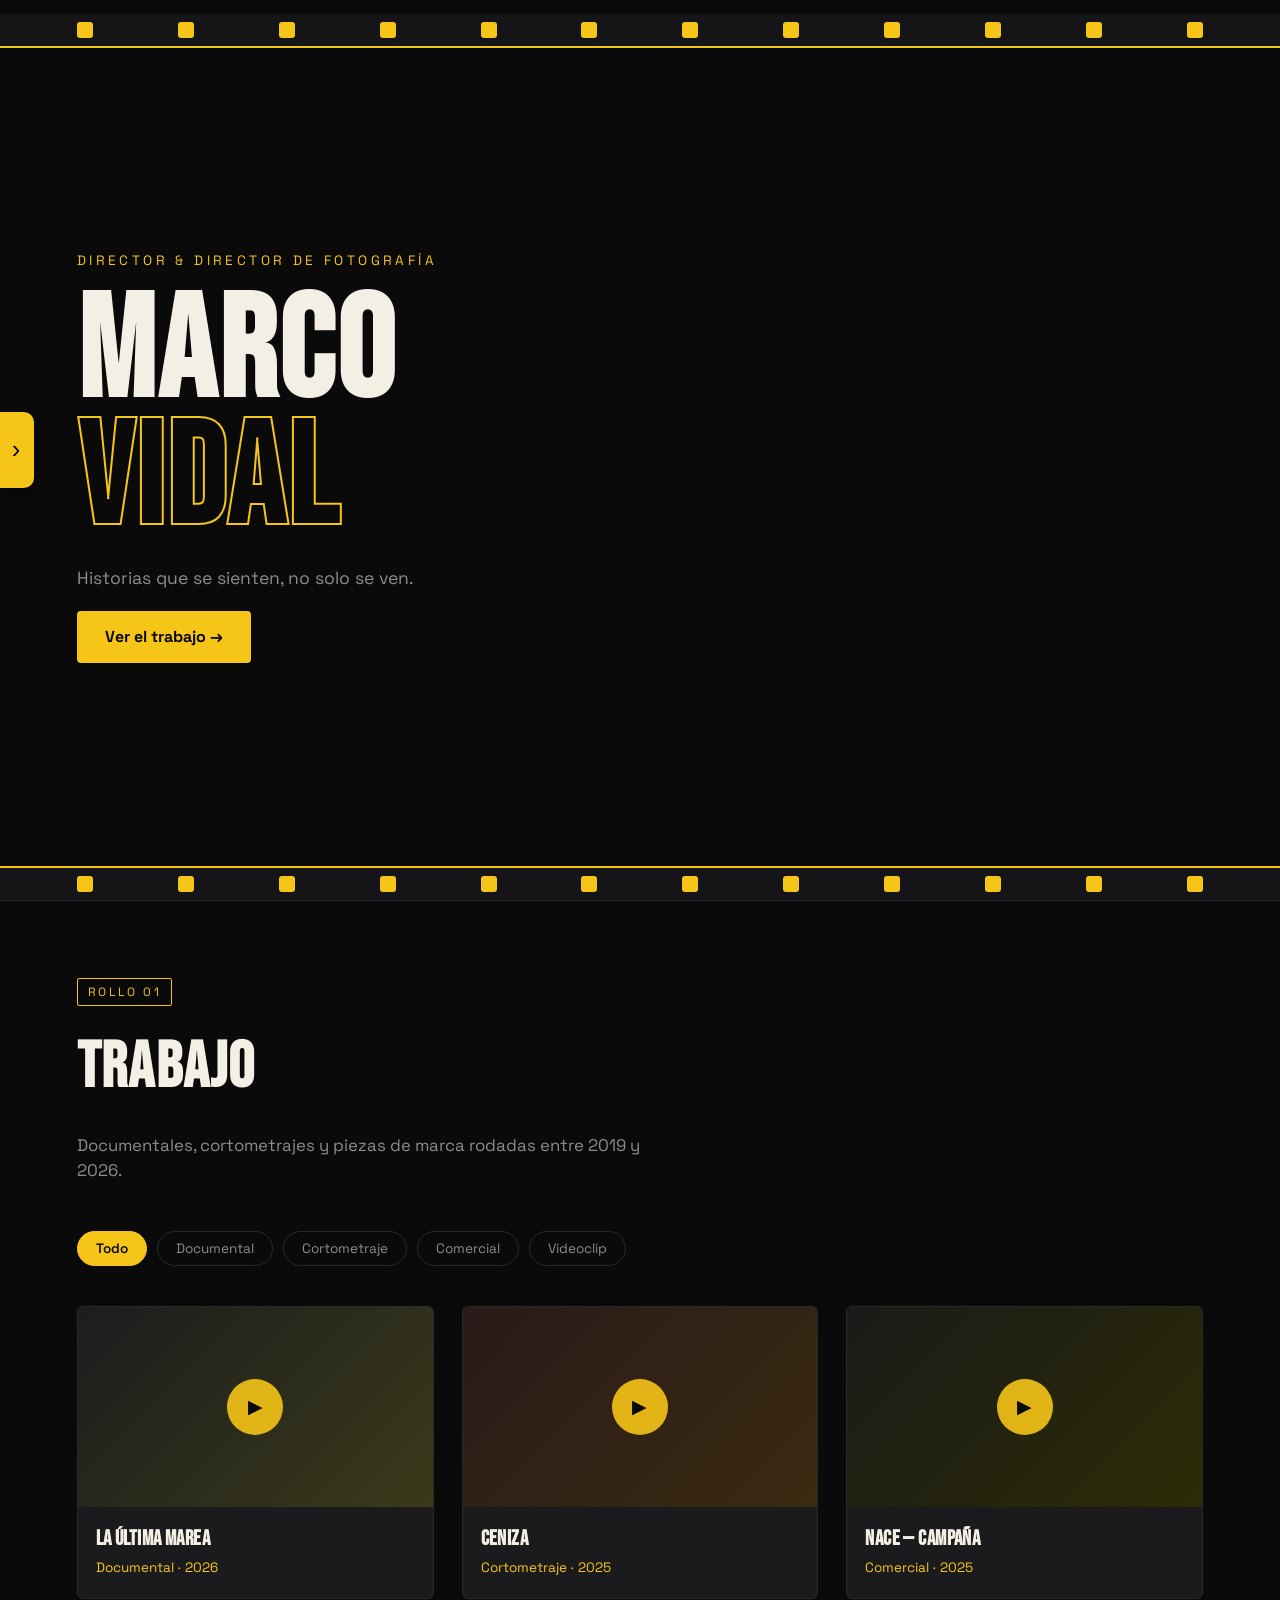
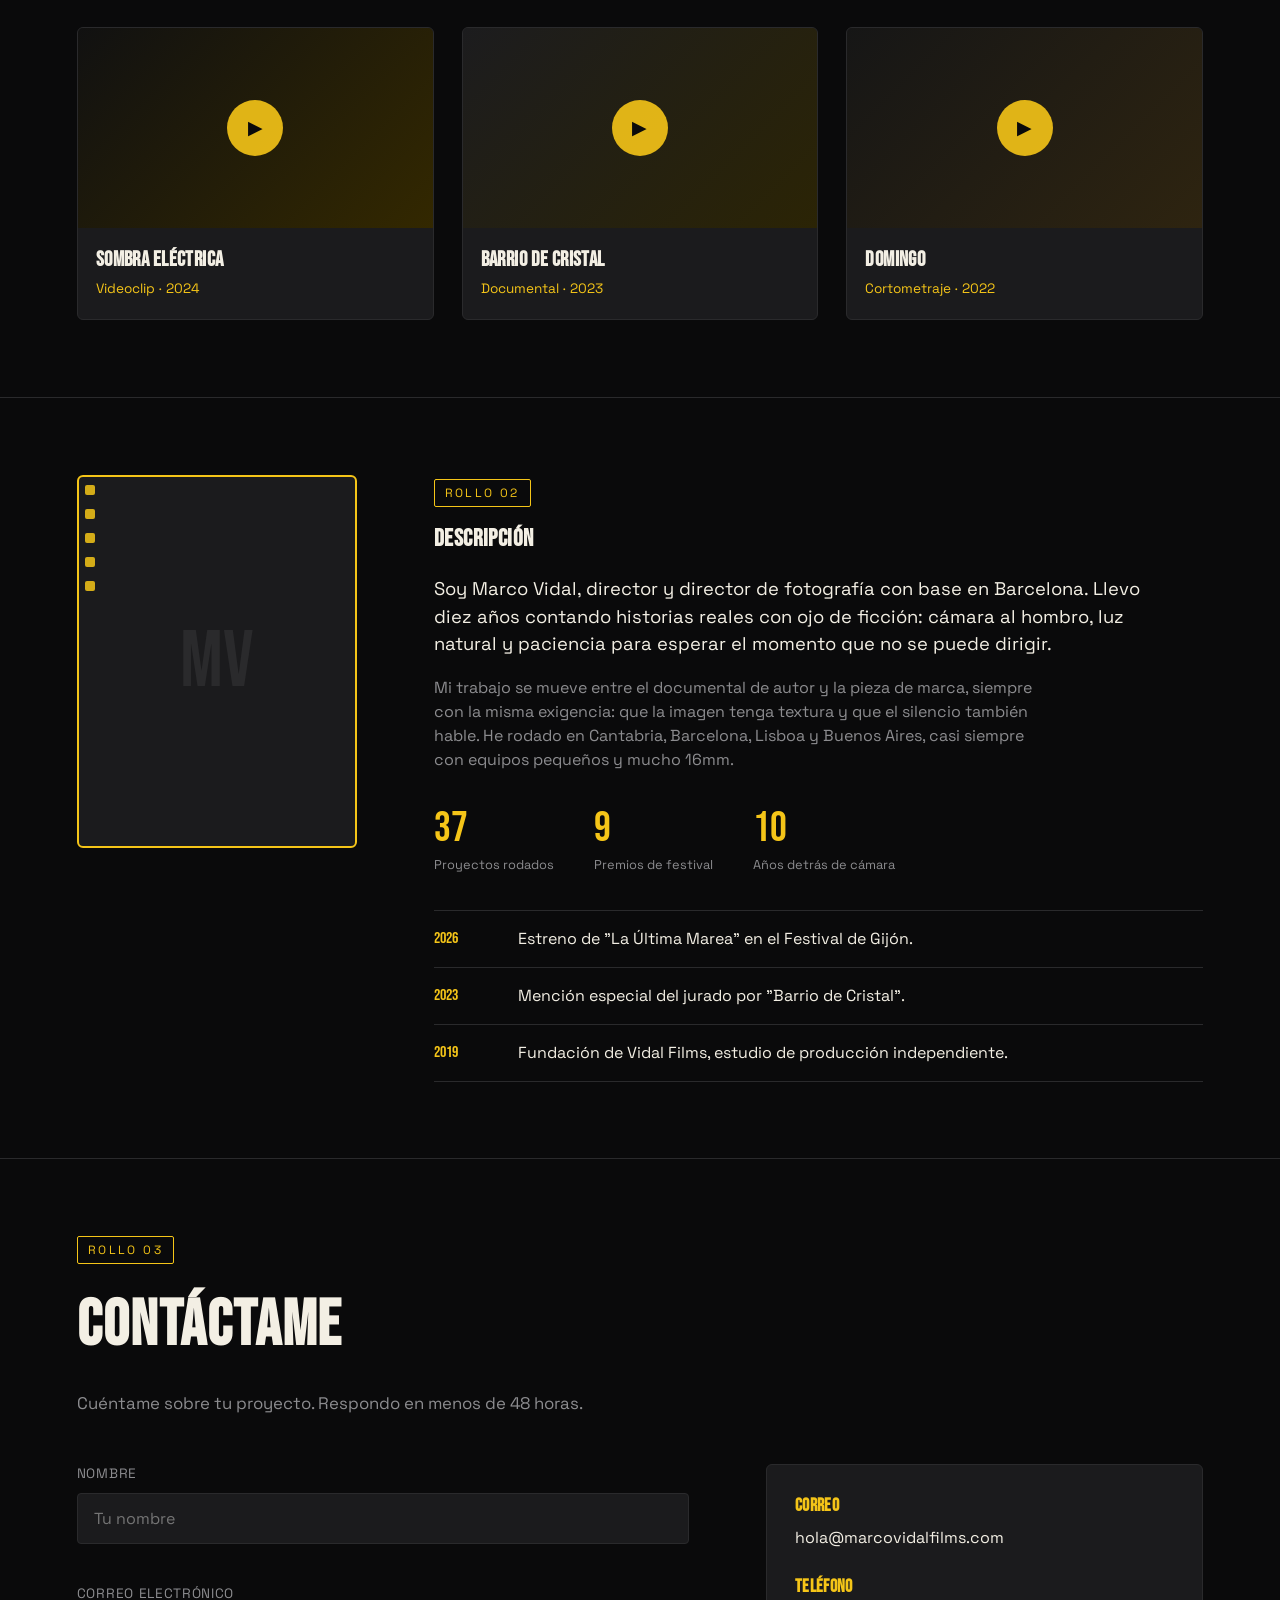
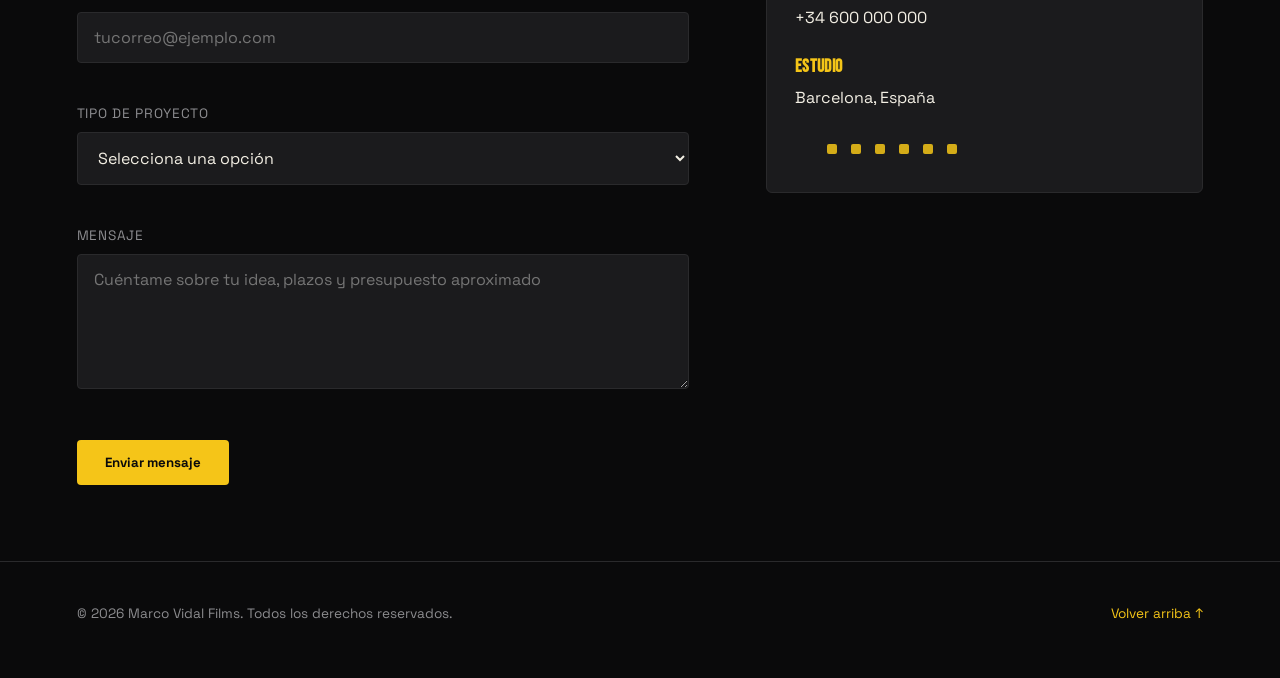
==== index.html @ 84a540e3 "Prueba commit" ====
<!DOCTYPE html>
<html lang="es">
<head>
<meta charset="UTF-8">
<meta name="viewport" content="width=device-width, initial-scale=1.0">
<title>Marco Vidal — Filmmaker</title>
<link rel="preconnect" href="https://fonts.googleapis.com">
<link href="https://fonts.googleapis.com/css2?family=Bebas+Neue&family=Space+Grotesk:wght@400;500;600;700&display=swap" rel="stylesheet">
<link rel="stylesheet" href="styles.css">
</head>
<body>

<!-- Botón menú (flecha lateral) -->
<button id="menuBtn" class="menu-btn" aria-label="Abrir menú" aria-expanded="false">
  <span class="menu-arrow">&#8250;</span>
</button>

<div id="overlay" class="overlay"></div>

<!-- Menú lateral -->
<nav id="sidebar" class="sidebar">
  <div class="sidebar-header">
    <span class="sidebar-logo">M<span class="dot">.</span>V</span>
    <button id="closeBtn" class="close-btn" aria-label="Cerrar menú">&times;</button>
  </div>
  <div class="sprocket-row">
    <span></span><span></span><span></span><span></span><span></span><span></span>
  </div>
  <ul class="sidebar-links">
    <li><a href="#trabajo" class="nav-link" data-index="01">Trabajo</a></li>
    <li><a href="#descripcion" class="nav-link" data-index="02">Descripción</a></li>
    <li><a href="#contacto" class="nav-link" data-index="03">Contáctame</a></li>
  </ul>
  <div class="sidebar-footer">
    <p>Basado en Barcelona<br>Disponible en todo el mundo</p>
    <div class="sidebar-social">
      <a href="#">Instagram</a>
      <a href="#">Vimeo</a>
      <a href="#">IMDb</a>
    </div>
  </div>
</nav>

<!-- Contenido principal -->
<main id="top">

  <!-- HERO -->
  <header class="hero">
    <div class="film-strip film-strip--top">
      <span></span><span></span><span></span><span></span><span></span><span></span><span></span><span></span><span></span><span></span><span></span><span></span>
    </div>
    <div class="hero-content">
      <p class="eyebrow">Director &amp; Director de Fotografía</p>
      <h1 class="hero-title">MARCO<br><span class="outline">VIDAL</span></h1>
      <p class="hero-tagline">Historias que se sienten, no solo se ven.</p>
      <a href="#trabajo" class="btn-primary nav-link">Ver el trabajo →</a>
    </div>
    <div class="film-strip film-strip--bottom">
      <span></span><span></span><span></span><span></span><span></span><span></span><span></span><span></span><span></span><span></span><span></span><span></span>
    </div>
  </header>

  <!-- SECCIÓN 1: TRABAJO / VIDEOS -->
  <section id="trabajo" class="section section--work">
    <div class="section-heading">
      <span class="reel-tag">ROLLO 01</span>
      <h2>Trabajo</h2>
      <p class="section-sub">Documentales, cortometrajes y piezas de marca rodadas entre 2019 y 2026.</p>
    </div>

    <div class="filters">
      <button class="filter-btn active" data-filter="all">Todo</button>
      <button class="filter-btn" data-filter="documental">Documental</button>
      <button class="filter-btn" data-filter="corto">Cortometraje</button>
      <button class="filter-btn" data-filter="comercial">Comercial</button>
      <button class="filter-btn" data-filter="videoclip">Videoclip</button>
    </div>

    <div class="video-grid">

      <article class="video-card" data-category="documental" data-title="La Última Marea" data-year="2026" data-desc="Un retrato de los últimos pescadores artesanales de la costa cantábrica.">
        <div class="video-thumb" style="background:linear-gradient(135deg,#1c1c1e,#3a3a1a);">
          <button class="play-btn" aria-label="Reproducir tráiler">▶</button>
        </div>
        <div class="video-info">
          <h3>La Última Marea</h3>
          <p>Documental · 2026</p>
        </div>
      </article>

      <article class="video-card" data-category="corto" data-title="Ceniza" data-year="2025" data-desc="Cortometraje de ficción sobre la memoria y el fuego. Selección Oficial, Festival de Málaga.">
        <div class="video-thumb" style="background:linear-gradient(135deg,#2a1a1a,#3a2a10);">
          <button class="play-btn" aria-label="Reproducir tráiler">▶</button>
        </div>
        <div class="video-info">
          <h3>Ceniza</h3>
          <p>Cortometraje · 2025</p>
        </div>
      </article>

      <article class="video-card" data-category="comercial" data-title="Nace — Campaña" data-year="2025" data-desc="Campaña de lanzamiento para la marca de moda sostenible Nace.">
        <div class="video-thumb" style="background:linear-gradient(135deg,#1a1a1a,#2c2c05);">
          <button class="play-btn" aria-label="Reproducir tráiler">▶</button>
        </div>
        <div class="video-info">
          <h3>Nace — Campaña</h3>
          <p>Comercial · 2025</p>
        </div>
      </article>

      <article class="video-card" data-category="videoclip" data-title="Sombra Eléctrica" data-year="2024" data-desc="Videoclip para la banda Sombra Eléctrica, rodado en 16mm.">
        <div class="video-thumb" style="background:linear-gradient(135deg,#111,#332800);">
          <button class="play-btn" aria-label="Reproducir tráiler">▶</button>
        </div>
        <div class="video-info">
          <h3>Sombra Eléctrica</h3>
          <p>Videoclip · 2024</p>
        </div>
      </article>

      <article class="video-card" data-category="documental" data-title="Barrio de Cristal" data-year="2023" data-desc="Serie documental corta sobre los talleres de vidrio soplado de Barcelona.">
        <div class="video-thumb" style="background:linear-gradient(135deg,#1c1c1e,#2b2405);">
          <button class="play-btn" aria-label="Reproducir tráiler">▶</button>
        </div>
        <div class="video-info">
          <h3>Barrio de Cristal</h3>
          <p>Documental · 2023</p>
        </div>
      </article>

      <article class="video-card" data-category="corto" data-title="Domingo" data-year="2022" data-desc="Cortometraje sobre tres generaciones alrededor de una misma mesa.">
        <div class="video-thumb" style="background:linear-gradient(135deg,#161616,#2e2410);">
          <button class="play-btn" aria-label="Reproducir tráiler">▶</button>
        </div>
        <div class="video-info">
          <h3>Domingo</h3>
          <p>Cortometraje · 2022</p>
        </div>
      </article>

    </div>
  </section>

  <!-- SECCIÓN 2: DESCRIPCIÓN -->
  <section id="descripcion" class="section section--about">
    <div class="about-grid">
      <div class="about-portrait">
        <div class="portrait-frame">
          <div class="portrait-placeholder">MV</div>
        </div>
        <div class="sprocket-row sprocket-row--vertical">
          <span></span><span></span><span></span><span></span><span></span>
        </div>
      </div>

      <div class="about-text">
        <span class="reel-tag">ROLLO 02</span>
        <h2>Descripción</h2>
        <p class="about-lead">Soy Marco Vidal, director y director de fotografía con base en Barcelona. Llevo diez años contando historias reales con ojo de ficción: cámara al hombro, luz natural y paciencia para esperar el momento que no se puede dirigir.</p>
        <p>Mi trabajo se mueve entre el documental de autor y la pieza de marca, siempre con la misma exigencia: que la imagen tenga textura y que el silencio también hable. He rodado en Cantabria, Barcelona, Lisboa y Buenos Aires, casi siempre con equipos pequeños y mucho 16mm.</p>

        <div class="stats-row">
          <div class="stat">
            <span class="stat-num">37</span>
            <span class="stat-label">Proyectos rodados</span>
          </div>
          <div class="stat">
            <span class="stat-num">9</span>
            <span class="stat-label">Premios de festival</span>
          </div>
          <div class="stat">
            <span class="stat-num">10</span>
            <span class="stat-label">Años detrás de cámara</span>
          </div>
        </div>

        <div class="timeline">
          <div class="timeline-item">
            <span class="timeline-year">2026</span>
            <span class="timeline-text">Estreno de "La Última Marea" en el Festival de Gijón.</span>
          </div>
          <div class="timeline-item">
            <span class="timeline-year">2023</span>
            <span class="timeline-text">Mención especial del jurado por "Barrio de Cristal".</span>
          </div>
          <div class="timeline-item">
            <span class="timeline-year">2019</span>
            <span class="timeline-text">Fundación de Vidal Films, estudio de producción independiente.</span>
          </div>
        </div>
      </div>
    </div>
  </section>

  <!-- SECCIÓN 3: CONTACTO -->
  <section id="contacto" class="section section--contact">
    <div class="section-heading">
      <span class="reel-tag">ROLLO 03</span>
      <h2>Contáctame</h2>
      <p class="section-sub">Cuéntame sobre tu proyecto. Respondo en menos de 48 horas.</p>
    </div>

    <div class="contact-grid">
      <form id="contactForm" class="contact-form" novalidate>

        <div class="form-row">
          <label for="name">Nombre</label>
          <input type="text" id="name" name="name" placeholder="Tu nombre" required>
          <span class="error-msg" data-for="name"></span>
        </div>

        <div class="form-row">
          <label for="email">Correo electrónico</label>
          <input type="email" id="email" name="email" placeholder="tucorreo@ejemplo.com" required>
          <span class="error-msg" data-for="email"></span>
        </div>

        <div class="form-row">
          <label for="projectType">Tipo de proyecto</label>
          <select id="projectType" name="projectType" required>
            <option value="" disabled selected>Selecciona una opción</option>
            <option value="documental">Documental</option>
            <option value="corto">Cortometraje</option>
            <option value="comercial">Comercial / Marca</option>
            <option value="videoclip">Videoclip</option>
            <option value="otro">Otro</option>
          </select>
          <span class="error-msg" data-for="projectType"></span>
        </div>

        <div class="form-row">
          <label for="message">Mensaje</label>
          <textarea id="message" name="message" rows="5" placeholder="Cuéntame sobre tu idea, plazos y presupuesto aproximado" required></textarea>
          <span class="error-msg" data-for="message"></span>
        </div>

        <button type="submit" class="btn-primary btn-submit">Enviar mensaje</button>

        <p id="formSuccess" class="form-success" hidden>Gracias — tu mensaje ha sido enviado. Te responderé muy pronto.</p>
      </form>

      <div class="contact-side">
        <div class="contact-info-block">
          <h3>Correo</h3>
          <p>hola@marcovidalfilms.com</p>
        </div>
        <div class="contact-info-block">
          <h3>Teléfono</h3>
          <p>+34 600 000 000</p>
        </div>
        <div class="contact-info-block">
          <h3>Estudio</h3>
          <p>Barcelona, España</p>
        </div>
        <div class="sprocket-row">
          <span></span><span></span><span></span><span></span><span></span><span></span>
        </div>
      </div>
    </div>
  </section>

  <footer class="site-footer">
    <p>&copy; 2026 Marco Vidal Films. Todos los derechos reservados.</p>
    <a href="#top" class="back-top">Volver arriba ↑</a>
  </footer>

</main>

<!-- Modal de vídeo -->
<div id="videoModal" class="video-modal" hidden>
  <div class="video-modal-inner">
    <button id="modalClose" class="modal-close" aria-label="Cerrar">&times;</button>
    <div class="modal-video-area">
      <span class="modal-play">▶</span>
    </div>
    <h3 id="modalTitle"></h3>
    <p id="modalDesc"></p>
  </div>
</div>

<script src="script.js"></script>
</body>
</html>
---- styles.css ----
/* ===========================
   TOKENS
=========================== */
:root{
  --black: #0a0a0b;
  --black-soft: #151517;
  --black-card: #1b1b1d;
  --yellow: #F5C518;
  --yellow-dim: #C9A312;
  --cream: #F3EFE4;
  --gray: #8c8c8f;
  --gray-line: #2a2a2c;

  --font-display: 'Bebas Neue', sans-serif;
  --font-body: 'Space Grotesk', sans-serif;

  --gap-lg: clamp(2.5rem, 6vw, 6rem);
}

*,*::before,*::after{ box-sizing:border-box; }

html{ scroll-behavior:smooth; }

body{
  margin:0;
  background:var(--black);
  color:var(--cream);
  font-family:var(--font-body);
  line-height:1.5;
  overflow-x:hidden;
}

h1,h2,h3{
  font-family:var(--font-display);
  letter-spacing:0.02em;
  margin:0;
  color:var(--cream);
}

p{ color:var(--gray); }

a{ color:inherit; text-decoration:none; }

ul{ list-style:none; margin:0; padding:0; }

@media (prefers-reduced-motion: reduce){
  *{ animation-duration:0.01ms !important; transition-duration:0.01ms !important; }
}

/* ===========================
   SPROCKET / FILM STRIP MOTIFS
=========================== */
.sprocket-row{
  display:flex;
  gap:14px;
  padding:10px 32px;
}
.sprocket-row span{
  width:10px; height:10px;
  border-radius:2px;
  background:var(--yellow);
  opacity:0.85;
}
.sprocket-row--vertical{
  flex-direction:column;
  position:absolute;
  left:-24px;
  top:0;
}

.film-strip{
  display:flex;
  justify-content:space-between;
  padding:0 6vw;
  background:var(--black-soft);
}
.film-strip span{
  width:16px; height:16px;
  margin:8px 0;
  border-radius:3px;
  background:var(--yellow);
}
.film-strip--top{ border-bottom:2px solid var(--yellow); }
.film-strip--bottom{ border-top:2px solid var(--yellow); }

/* ===========================
   MENU BUTTON (FLECHA LATERAL)
=========================== */
.menu-btn{
  position:fixed;
  top:50%; left:0;
  z-index:1200;
  width:34px; height:76px;
  background:var(--yellow);
  border:none;
  border-radius:0 10px 10px 0;
  cursor:pointer;
  display:flex;
  align-items:center;
  justify-content:center;
  padding:0;
  box-shadow:0 4px 14px rgba(0,0,0,0.4);
  transform:translateY(-50%) translateX(0);
  transition:transform 0.4s cubic-bezier(.77,0,.18,1), background 0.2s ease;
}
.menu-btn:hover{ background:var(--cream); }
.menu-btn:focus-visible{ outline:3px solid var(--cream); outline-offset:3px; }

.menu-arrow{
  font-size:1.6rem;
  line-height:1;
  color:var(--black);
  transform:translateX(-1px);
  transition:transform 0.4s cubic-bezier(.77,0,.18,1);
}

/* la flecha gira y la pestaña se desplaza junto al menú al abrirse */
.menu-btn[aria-expanded="true"]{
  transform:translateY(-50%) translateX(min(340px, 84vw));
}
.menu-btn[aria-expanded="true"] .menu-arrow{
  transform:rotate(180deg) translateX(-1px);
}

/* ===========================
   OVERLAY
=========================== */
.overlay{
  position:fixed;
  inset:0;
  background:rgba(0,0,0,0.6);
  backdrop-filter:blur(2px);
  z-index:1000;
  opacity:0;
  pointer-events:none;
  transition:opacity 0.3s ease;
}
.overlay.active{
  opacity:1;
  pointer-events:auto;
}

/* ===========================
   SIDEBAR — sale de izquierda a derecha
=========================== */
.sidebar{
  position:fixed;
  top:0; left:0;
  height:100vh;
  width:min(340px, 84vw);
  background:var(--black-soft);
  border-right:3px solid var(--yellow);
  z-index:1100;
  transform:translateX(-100%);
  transition:transform 0.4s cubic-bezier(.77,0,.18,1);
  display:flex;
  flex-direction:column;
  padding:28px 0;
}
.sidebar.open{
  transform:translateX(0);
}

.sidebar-header{
  display:flex;
  justify-content:space-between;
  align-items:center;
  padding:0 32px 20px;
  border-bottom:1px solid var(--gray-line);
}
.sidebar-logo{
  font-family:var(--font-display);
  font-size:1.8rem;
  color:var(--cream);
  letter-spacing:0.05em;
}
.sidebar-logo .dot{ color:var(--yellow); }

.close-btn{
  background:none;
  border:none;
  color:var(--cream);
  font-size:2rem;
  line-height:1;
  cursor:pointer;
}
.close-btn:hover{ color:var(--yellow); }

.sidebar-links{
  padding:24px 20px;
  display:flex;
  flex-direction:column;
  gap:6px;
  flex:1;
}
.sidebar-links li a{
  display:flex;
  align-items:baseline;
  gap:14px;
  font-family:var(--font-display);
  font-size:2rem;
  padding:12px 12px;
  color:var(--cream);
  border-radius:4px;
  transition:background 0.2s ease, color 0.2s ease, padding-left 0.2s ease;
}
.sidebar-links li a::before{
  content:attr(data-index);
  font-family:var(--font-body);
  font-size:0.8rem;
  color:var(--yellow);
}
.sidebar-links li a:hover,
.sidebar-links li a.active{
  color:var(--yellow);
  padding-left:20px;
  background:rgba(245,197,24,0.06);
}

.sidebar-footer{
  padding:20px 32px 0;
  border-top:1px solid var(--gray-line);
}
.sidebar-footer p{ font-size:0.85rem; margin:0 0 12px; }
.sidebar-social{ display:flex; gap:16px; }
.sidebar-social a{
  font-size:0.85rem;
  color:var(--yellow);
  border-bottom:1px solid transparent;
}
.sidebar-social a:hover{ border-color:var(--yellow); }

/* ===========================
   HERO
=========================== */
.hero{
  min-height:100vh;
  display:flex;
  flex-direction:column;
  justify-content:space-between;
  padding-top:14px;
}
.hero-content{
  flex:1;
  display:flex;
  flex-direction:column;
  justify-content:center;
  padding:0 6vw;
  gap:20px;
}
.eyebrow{
  font-family:var(--font-body);
  font-size:0.85rem;
  letter-spacing:0.25em;
  text-transform:uppercase;
  color:var(--yellow);
  margin:0;
}
.hero-title{
  font-size:clamp(3.5rem, 13vw, 9rem);
  line-height:0.88;
  color:var(--cream);
}
.hero-title .outline{
  color:transparent;
  -webkit-text-stroke:2px var(--yellow);
}
.hero-tagline{
  font-size:1.1rem;
  color:var(--gray);
  max-width:32ch;
  margin:0;
}
.btn-primary{
  display:inline-block;
  width:fit-content;
  background:var(--yellow);
  color:var(--black);
  font-weight:700;
  padding:14px 28px;
  border-radius:4px;
  border:none;
  cursor:pointer;
  font-family:var(--font-body);
  transition:transform 0.2s ease, background 0.2s ease;
}
.btn-primary:hover{
  background:var(--cream);
  transform:translateY(-2px);
}

/* ===========================
   SECTIONS (shared)
=========================== */
.section{
  padding:var(--gap-lg) 6vw;
  border-top:1px solid var(--gray-line);
}
.section-heading{
  max-width:640px;
  margin-bottom:3rem;
}
.reel-tag{
  display:inline-block;
  font-size:0.75rem;
  letter-spacing:0.2em;
  color:var(--yellow);
  border:1px solid var(--yellow);
  padding:4px 10px;
  border-radius:2px;
  margin-bottom:14px;
}
.section-heading h2{
  font-size:clamp(2.4rem, 6vw, 4rem);
  margin-bottom:10px;
}
.section-sub{ font-size:1.05rem; max-width:52ch; }

/* ===========================
   WORK / VIDEO GRID
=========================== */
.filters{
  display:flex;
  flex-wrap:wrap;
  gap:10px;
  margin-bottom:2.5rem;
}
.filter-btn{
  background:transparent;
  border:1px solid var(--gray-line);
  color:var(--gray);
  padding:8px 18px;
  border-radius:20px;
  cursor:pointer;
  font-family:var(--font-body);
  font-size:0.85rem;
  transition:all 0.2s ease;
}
.filter-btn:hover{ border-color:var(--yellow); color:var(--cream); }
.filter-btn.active{
  background:var(--yellow);
  border-color:var(--yellow);
  color:var(--black);
  font-weight:600;
}

.video-grid{
  display:grid;
  grid-template-columns:repeat(auto-fill, minmax(300px, 1fr));
  gap:28px;
}
.video-card{
  background:var(--black-card);
  border:1px solid var(--gray-line);
  border-radius:6px;
  overflow:hidden;
  cursor:pointer;
  transition:transform 0.25s ease, border-color 0.25s ease;
}
.video-card:hover{
  transform:translateY(-6px);
  border-color:var(--yellow);
}
.video-card.hidden{ display:none; }

.video-thumb{
  aspect-ratio:16/9;
  position:relative;
  display:flex;
  align-items:center;
  justify-content:center;
}
.play-btn{
  width:56px; height:56px;
  border-radius:50%;
  background:rgba(245,197,24,0.9);
  border:none;
  font-size:1.2rem;
  color:var(--black);
  cursor:pointer;
  display:flex;
  align-items:center;
  justify-content:center;
  transition:transform 0.2s ease;
}
.video-card:hover .play-btn{ transform:scale(1.1); }

.video-info{ padding:16px 18px 20px; }
.video-info h3{ font-size:1.3rem; margin-bottom:4px; }
.video-info p{ font-size:0.85rem; margin:0; color:var(--yellow); }

/* ===========================
   ABOUT
=========================== */
.about-grid{
  display:grid;
  grid-template-columns:280px 1fr;
  gap:var(--gap-lg);
  align-items:start;
}
.about-portrait{ position:relative; }
.portrait-frame{
  border:2px solid var(--yellow);
  border-radius:6px;
  aspect-ratio:3/4;
  overflow:hidden;
  background:var(--black-card);
}
.portrait-placeholder{
  width:100%; height:100%;
  display:flex;
  align-items:center;
  justify-content:center;
  font-family:var(--font-display);
  font-size:5rem;
  color:var(--gray-line);
}
.about-text{ padding-top:4px; }
.about-lead{
  font-size:1.15rem;
  color:var(--cream);
  max-width:60ch;
}
.about-text p{ max-width:62ch; }

.stats-row{
  display:flex;
  gap:2.5rem;
  margin:2.2rem 0;
  flex-wrap:wrap;
}
.stat{ display:flex; flex-direction:column; }
.stat-num{
  font-family:var(--font-display);
  font-size:2.6rem;
  color:var(--yellow);
  line-height:1;
}
.stat-label{ font-size:0.8rem; color:var(--gray); margin-top:6px; }

.timeline{
  border-top:1px solid var(--gray-line);
  margin-top:1rem;
}
.timeline-item{
  display:flex;
  gap:24px;
  padding:16px 0;
  border-bottom:1px solid var(--gray-line);
}
.timeline-year{
  font-family:var(--font-display);
  color:var(--yellow);
  min-width:60px;
}
.timeline-text{ color:var(--cream); }

/* ===========================
   CONTACT
=========================== */
.contact-grid{
  display:grid;
  grid-template-columns:1.4fr 1fr;
  gap:var(--gap-lg);
  align-items:start;
}
.contact-form{
  display:flex;
  flex-direction:column;
  gap:20px;
}
.form-row{ display:flex; flex-direction:column; gap:8px; }
.form-row label{
  font-size:0.85rem;
  letter-spacing:0.05em;
  color:var(--gray);
  text-transform:uppercase;
}
.form-row input,
.form-row select,
.form-row textarea{
  background:var(--black-card);
  border:1px solid var(--gray-line);
  border-radius:4px;
  padding:14px 16px;
  color:var(--cream);
  font-family:var(--font-body);
  font-size:1rem;
  resize:vertical;
  transition:border-color 0.2s ease;
}
.form-row input:focus,
.form-row select:focus,
.form-row textarea:focus{
  outline:none;
  border-color:var(--yellow);
}
.form-row.error input,
.form-row.error select,
.form-row.error textarea{
  border-color:#e15b5b;
}
.error-msg{
  font-size:0.78rem;
  color:#e15b5b;
  min-height:1em;
}
.btn-submit{ margin-top:10px; }
.form-success{
  color:var(--yellow);
  font-size:0.95rem;
  margin-top:6px;
}

.contact-side{
  display:flex;
  flex-direction:column;
  gap:24px;
  padding:28px;
  background:var(--black-card);
  border:1px solid var(--gray-line);
  border-radius:6px;
}
.contact-info-block h3{
  font-size:1.1rem;
  color:var(--yellow);
  margin-bottom:6px;
}
.contact-info-block p{ margin:0; color:var(--cream); }

/* ===========================
   FOOTER
=========================== */
.site-footer{
  display:flex;
  justify-content:space-between;
  align-items:center;
  padding:28px 6vw 40px;
  border-top:1px solid var(--gray-line);
  font-size:0.85rem;
  flex-wrap:wrap;
  gap:12px;
}
.back-top{ color:var(--yellow); }

/* ===========================
   VIDEO MODAL
=========================== */
.video-modal{
  position:fixed;
  inset:0;
  background:rgba(0,0,0,0.85);
  z-index:1300;
  display:flex;
  align-items:center;
  justify-content:center;
  padding:20px;
}
.video-modal[hidden]{ display:none; }
.video-modal-inner{
  background:var(--black-soft);
  border:1px solid var(--yellow);
  border-radius:8px;
  max-width:720px;
  width:100%;
  padding:28px;
  position:relative;
}
.modal-close{
  position:absolute;
  top:14px; right:16px;
  background:none;
  border:none;
  color:var(--cream);
  font-size:1.8rem;
  cursor:pointer;
}
.modal-close:hover{ color:var(--yellow); }
.modal-video-area{
  aspect-ratio:16/9;
  background:var(--black-card);
  border-radius:6px;
  display:flex;
  align-items:center;
  justify-content:center;
  margin-bottom:20px;
}
.modal-play{ font-size:2.5rem; color:var(--yellow); }
#modalTitle{ font-size:1.8rem; margin-bottom:8px; }
#modalDesc{ margin:0; }

/* ===========================
   RESPONSIVE
=========================== */
@media (max-width: 860px){
  .about-grid{ grid-template-columns:1fr; }
  .contact-grid{ grid-template-columns:1fr; }
  .about-portrait{ max-width:220px; }
}

@media (max-width: 520px){
  .hero-title{ font-size:16vw; }
  .film-strip{ padding:0 4vw; }
  .film-strip span{ width:10px; height:10px; }
}
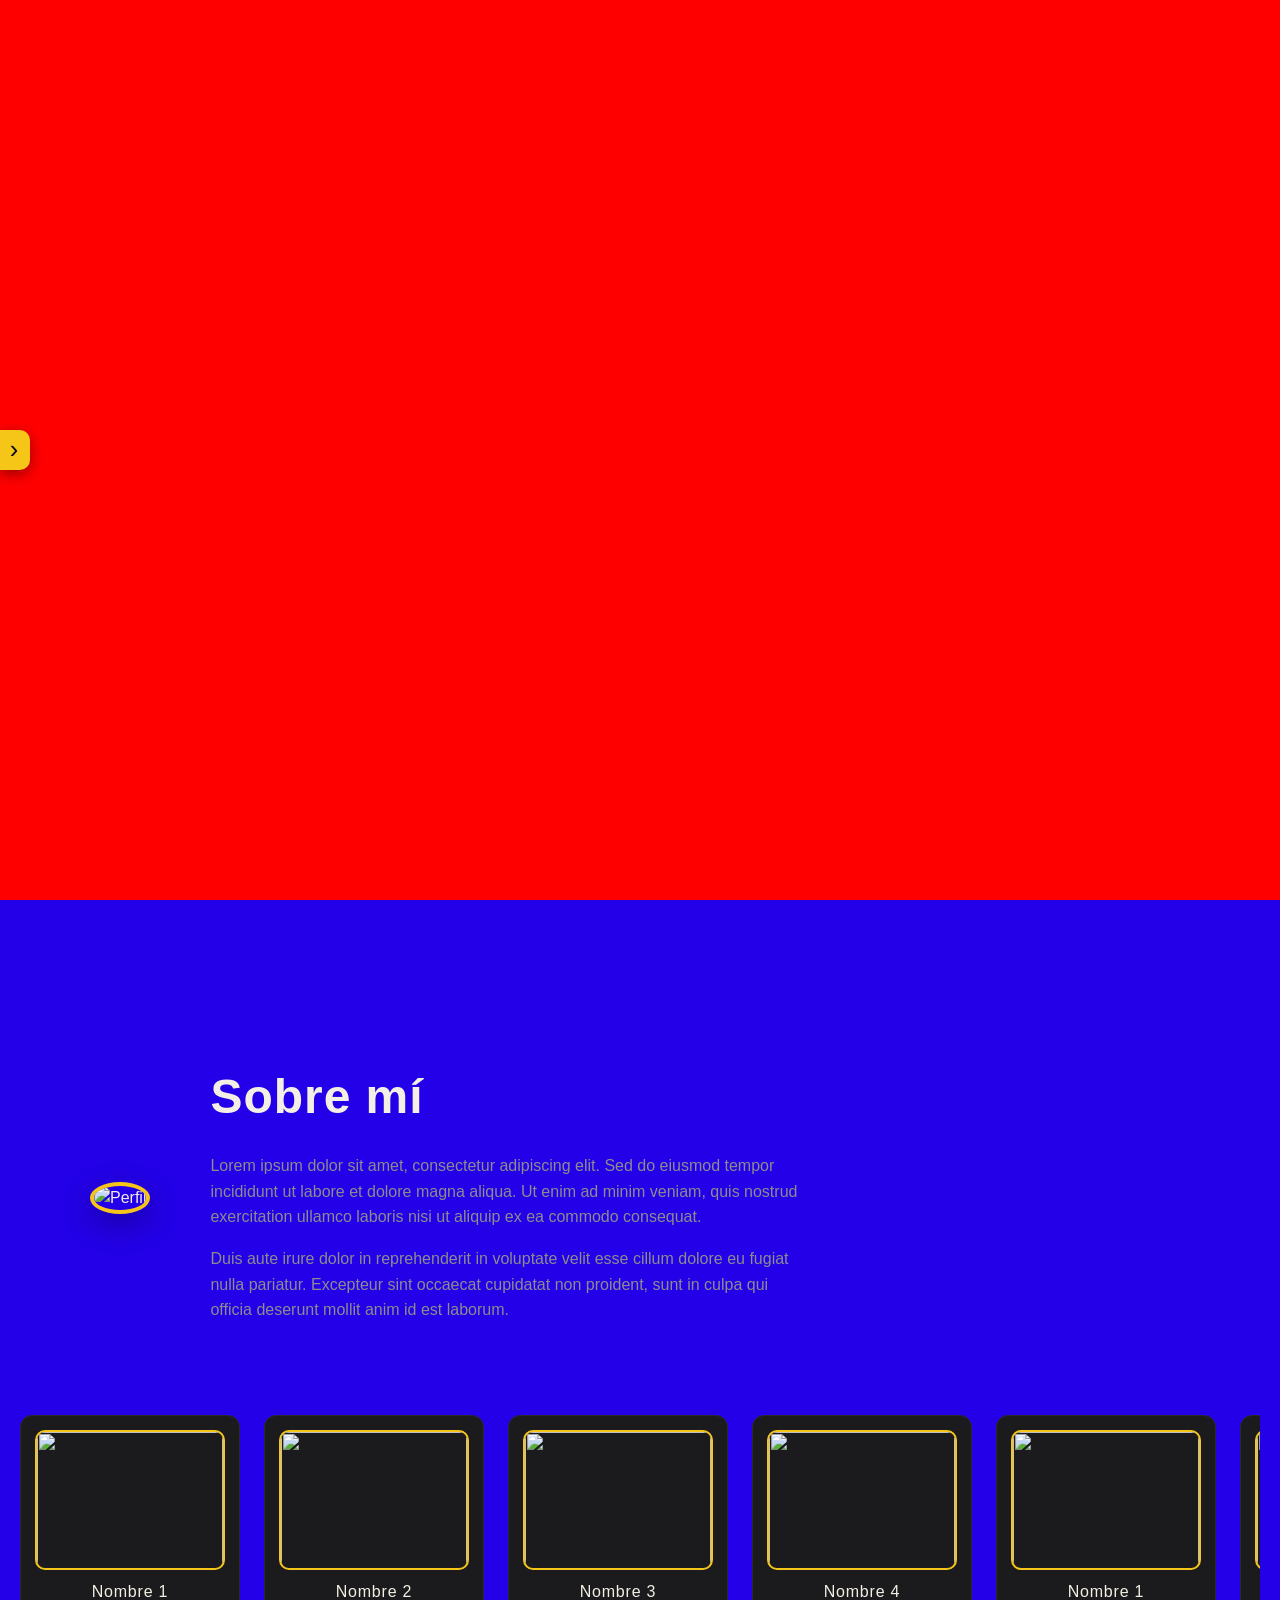
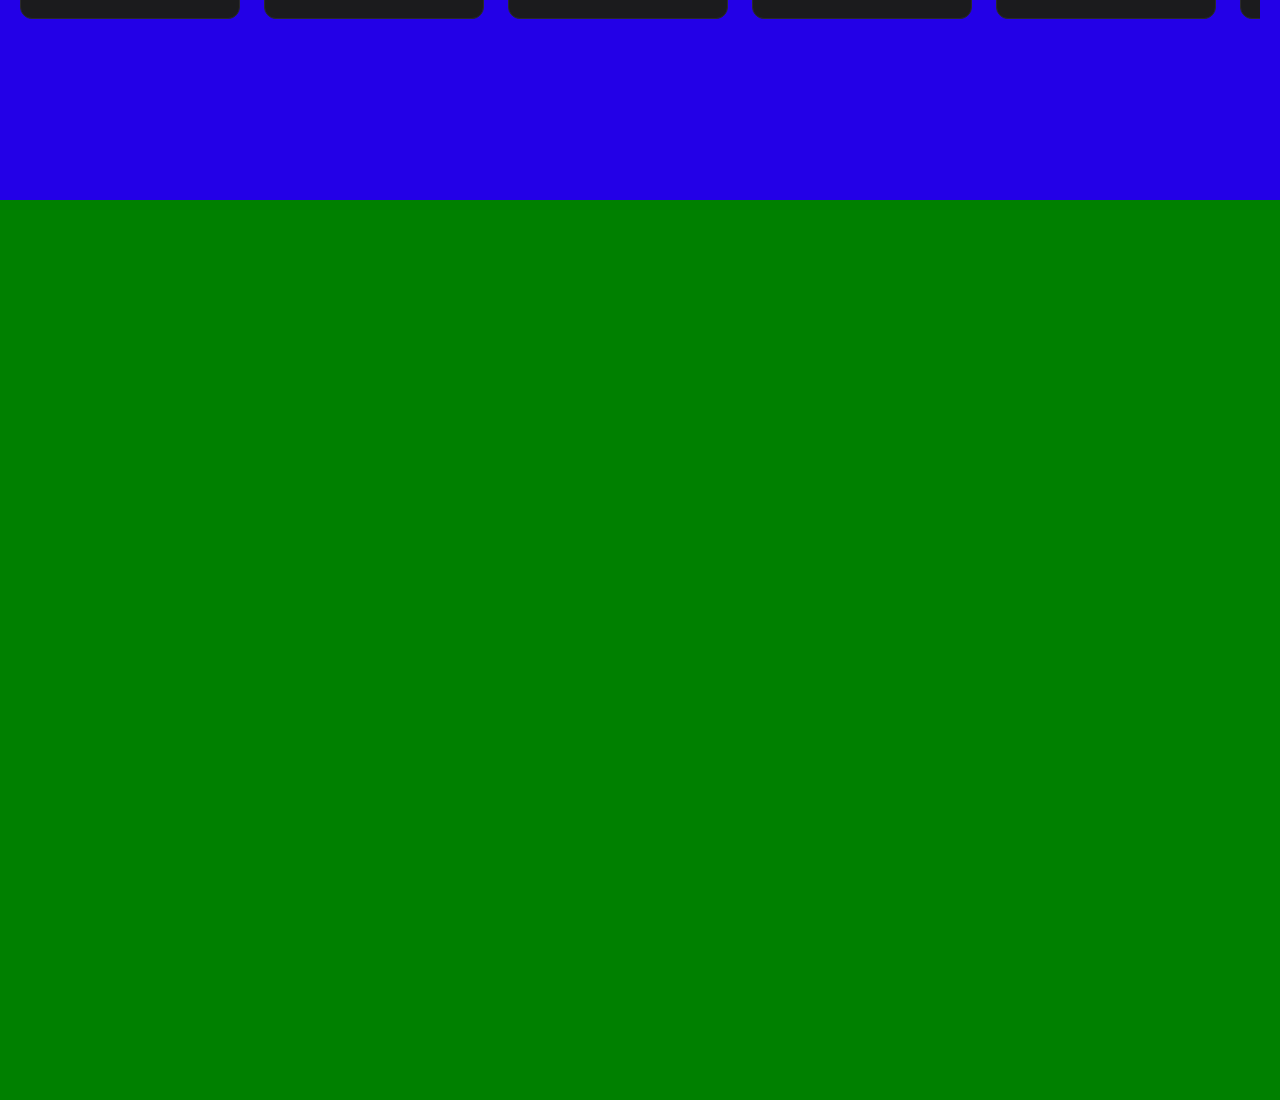
==== commit 07ca2a34: "version 02_07_2026" ====
--- a/index.html
+++ b/index.html
@@ -1,283 +1,187 @@
-<!DOCTYPE html>
+<!doctype html>
 <html lang="es">
-<head>
-<meta charset="UTF-8">
-<meta name="viewport" content="width=device-width, initial-scale=1.0">
-<title>Marco Vidal — Filmmaker</title>
-<link rel="preconnect" href="https://fonts.googleapis.com">
-<link href="https://fonts.googleapis.com/css2?family=Bebas+Neue&family=Space+Grotesk:wght@400;500;600;700&display=swap" rel="stylesheet">
-<link rel="stylesheet" href="styles.css">
-</head>
-<body>
+  <head>
+    <meta charset="UTF-8" />
+    <meta name="viewport" content="width=device-width, initial-scale=1.0" />
+    <link rel="stylesheet" href="styles.css" />
+    <link
+      rel="stylesheet"
+      href="https://cdnjs.cloudflare.com/ajax/libs/font-awesome/6.7.2/css/all.min.css"
+    />
+    <title>Portfolio</title>
+  </head>
+  <body>
+    <!-- Botón menú (flecha lateral) -->
+    <button
+      id="menuBtn"
+      class="menu-btn"
+      aria-label="Abrir menú"
+      aria-expanded="false"
+    >
+      <span class="menu-arrow">&#8250;</span>
+    </button>
 
-<!-- Botón menú (flecha lateral) -->
-<button id="menuBtn" class="menu-btn" aria-label="Abrir menú" aria-expanded="false">
-  <span class="menu-arrow">&#8250;</span>
-</button>
+    <!-- Menú lateral -->
+    <nav id="sidebar" class="sidebar">
+      <div class="sidebar-header">
+        <span class="sidebar-logo">Camilo</span>
+      </div>
+      <div class="sprocket-row">
+        <span></span><span></span><span></span><span></span><span></span
+        ><span></span>
+      </div>
+      <ul class="sidebar-links">
+        <li><a href="#trabajo" class="nav-link" data-index="01">Trabajo</a></li>
+        <li>
+          <a href="#descripcion" class="nav-link" data-index="02"
+            >Descripción</a
+          >
+        </li>
+        <li>
+          <a href="#contacto" class="nav-link" data-index="03">Contáctame</a>
+        </li>
+      </ul>
+      <div class="sidebar-footer">
+        <div class="sidebar-social">
+          <a
+            href="https://instagram.com/tu_usuario"
+            target="_blank"
+            aria-label="Instagram"
+          >
+            <i class="fa-brands fa-instagram"></i>
+          </a>
 
-<div id="overlay" class="overlay"></div>
+          <a
+            href="https://facebook.com/tu_pagina"
+            target="_blank"
+            aria-label="X"
+          >
+            <i class="fa-brands fa-x-twitter"></i>
+          </a>
 
-<!-- Menú lateral -->
-<nav id="sidebar" class="sidebar">
-  <div class="sidebar-header">
-    <span class="sidebar-logo">M<span class="dot">.</span>V</span>
-    <button id="closeBtn" class="close-btn" aria-label="Cerrar menú">&times;</button>
-  </div>
-  <div class="sprocket-row">
-    <span></span><span></span><span></span><span></span><span></span><span></span>
-  </div>
-  <ul class="sidebar-links">
-    <li><a href="#trabajo" class="nav-link" data-index="01">Trabajo</a></li>
-    <li><a href="#descripcion" class="nav-link" data-index="02">Descripción</a></li>
-    <li><a href="#contacto" class="nav-link" data-index="03">Contáctame</a></li>
-  </ul>
-  <div class="sidebar-footer">
-    <p>Basado en Barcelona<br>Disponible en todo el mundo</p>
-    <div class="sidebar-social">
-      <a href="#">Instagram</a>
-      <a href="#">Vimeo</a>
-      <a href="#">IMDb</a>
-    </div>
-  </div>
-</nav>
+          <a
+            href="https://wa.me/34123456789"
+            target="_blank"
+            aria-label="WhatsApp"
+          >
+            <i class="fa-brands fa-whatsapp"></i>
+          </a>
 
-<!-- Contenido principal -->
-<main id="top">
-
-  <!-- HERO -->
-  <header class="hero">
-    <div class="film-strip film-strip--top">
-      <span></span><span></span><span></span><span></span><span></span><span></span><span></span><span></span><span></span><span></span><span></span><span></span>
-    </div>
-    <div class="hero-content">
-      <p class="eyebrow">Director &amp; Director de Fotografía</p>
-      <h1 class="hero-title">MARCO<br><span class="outline">VIDAL</span></h1>
-      <p class="hero-tagline">Historias que se sienten, no solo se ven.</p>
-      <a href="#trabajo" class="btn-primary nav-link">Ver el trabajo →</a>
-    </div>
-    <div class="film-strip film-strip--bottom">
-      <span></span><span></span><span></span><span></span><span></span><span></span><span></span><span></span><span></span><span></span><span></span><span></span>
-    </div>
-  </header>
-
-  <!-- SECCIÓN 1: TRABAJO / VIDEOS -->
-  <section id="trabajo" class="section section--work">
-    <div class="section-heading">
-      <span class="reel-tag">ROLLO 01</span>
-      <h2>Trabajo</h2>
-      <p class="section-sub">Documentales, cortometrajes y piezas de marca rodadas entre 2019 y 2026.</p>
-    </div>
-
-    <div class="filters">
-      <button class="filter-btn active" data-filter="all">Todo</button>
-      <button class="filter-btn" data-filter="documental">Documental</button>
-      <button class="filter-btn" data-filter="corto">Cortometraje</button>
-      <button class="filter-btn" data-filter="comercial">Comercial</button>
-      <button class="filter-btn" data-filter="videoclip">Videoclip</button>
-    </div>
-
-    <div class="video-grid">
-
-      <article class="video-card" data-category="documental" data-title="La Última Marea" data-year="2026" data-desc="Un retrato de los últimos pescadores artesanales de la costa cantábrica.">
-        <div class="video-thumb" style="background:linear-gradient(135deg,#1c1c1e,#3a3a1a);">
-          <button class="play-btn" aria-label="Reproducir tráiler">▶</button>
-        </div>
-        <div class="video-info">
-          <h3>La Última Marea</h3>
-          <p>Documental · 2026</p>
-        </div>
-      </article>
-
-      <article class="video-card" data-category="corto" data-title="Ceniza" data-year="2025" data-desc="Cortometraje de ficción sobre la memoria y el fuego. Selección Oficial, Festival de Málaga.">
-        <div class="video-thumb" style="background:linear-gradient(135deg,#2a1a1a,#3a2a10);">
-          <button class="play-btn" aria-label="Reproducir tráiler">▶</button>
-        </div>
-        <div class="video-info">
-          <h3>Ceniza</h3>
-          <p>Cortometraje · 2025</p>
-        </div>
-      </article>
-
-      <article class="video-card" data-category="comercial" data-title="Nace — Campaña" data-year="2025" data-desc="Campaña de lanzamiento para la marca de moda sostenible Nace.">
-        <div class="video-thumb" style="background:linear-gradient(135deg,#1a1a1a,#2c2c05);">
-          <button class="play-btn" aria-label="Reproducir tráiler">▶</button>
-        </div>
-        <div class="video-info">
-          <h3>Nace — Campaña</h3>
-          <p>Comercial · 2025</p>
-        </div>
-      </article>
-
-      <article class="video-card" data-category="videoclip" data-title="Sombra Eléctrica" data-year="2024" data-desc="Videoclip para la banda Sombra Eléctrica, rodado en 16mm.">
-        <div class="video-thumb" style="background:linear-gradient(135deg,#111,#332800);">
-          <button class="play-btn" aria-label="Reproducir tráiler">▶</button>
-        </div>
-        <div class="video-info">
-          <h3>Sombra Eléctrica</h3>
-          <p>Videoclip · 2024</p>
-        </div>
-      </article>
-
-      <article class="video-card" data-category="documental" data-title="Barrio de Cristal" data-year="2023" data-desc="Serie documental corta sobre los talleres de vidrio soplado de Barcelona.">
-        <div class="video-thumb" style="background:linear-gradient(135deg,#1c1c1e,#2b2405);">
-          <button class="play-btn" aria-label="Reproducir tráiler">▶</button>
-        </div>
-        <div class="video-info">
-          <h3>Barrio de Cristal</h3>
-          <p>Documental · 2023</p>
-        </div>
-      </article>
-
-      <article class="video-card" data-category="corto" data-title="Domingo" data-year="2022" data-desc="Cortometraje sobre tres generaciones alrededor de una misma mesa.">
-        <div class="video-thumb" style="background:linear-gradient(135deg,#161616,#2e2410);">
-          <button class="play-btn" aria-label="Reproducir tráiler">▶</button>
-        </div>
-        <div class="video-info">
-          <h3>Domingo</h3>
-          <p>Cortometraje · 2022</p>
-        </div>
-      </article>
-
-    </div>
-  </section>
-
-  <!-- SECCIÓN 2: DESCRIPCIÓN -->
-  <section id="descripcion" class="section section--about">
-    <div class="about-grid">
-      <div class="about-portrait">
-        <div class="portrait-frame">
-          <div class="portrait-placeholder">MV</div>
-        </div>
-        <div class="sprocket-row sprocket-row--vertical">
-          <span></span><span></span><span></span><span></span><span></span>
+          <a
+            href="https://instagram.com/tu_usuario"
+            target="_blank"
+            aria-label="Gmail"
+          >
+            <i class="fa-solid fa-envelope"></i>
+          </a>
         </div>
       </div>
+    </nav>
 
-      <div class="about-text">
-        <span class="reel-tag">ROLLO 02</span>
-        <h2>Descripción</h2>
-        <p class="about-lead">Soy Marco Vidal, director y director de fotografía con base en Barcelona. Llevo diez años contando historias reales con ojo de ficción: cámara al hombro, luz natural y paciencia para esperar el momento que no se puede dirigir.</p>
-        <p>Mi trabajo se mueve entre el documental de autor y la pieza de marca, siempre con la misma exigencia: que la imagen tenga textura y que el silencio también hable. He rodado en Cantabria, Barcelona, Lisboa y Buenos Aires, casi siempre con equipos pequeños y mucho 16mm.</p>
+    <!-- Contenido principal -->
+    <section id="trabajo" style="min-height: 100vh; background: red"></section>
 
-        <div class="stats-row">
-          <div class="stat">
-            <span class="stat-num">37</span>
-            <span class="stat-label">Proyectos rodados</span>
-          </div>
-          <div class="stat">
-            <span class="stat-num">9</span>
-            <span class="stat-label">Premios de festival</span>
-          </div>
-          <div class="stat">
-            <span class="stat-num">10</span>
-            <span class="stat-label">Años detrás de cámara</span>
-          </div>
+    <section id="descripcion" class="descripcion-section">
+      <div class="descripcion-container">
+        <div class="descripcion-img">
+          <img
+            src="https://images.unsplash.com/photo-1500648767791-00dcc994a43e?w=800"
+            alt="Perfil"
+          />
         </div>
 
-        <div class="timeline">
-          <div class="timeline-item">
-            <span class="timeline-year">2026</span>
-            <span class="timeline-text">Estreno de "La Última Marea" en el Festival de Gijón.</span>
+        <div class="descripcion-texto">
+          <h2>Sobre mí</h2>
+          <p>
+            Lorem ipsum dolor sit amet, consectetur adipiscing elit. Sed do
+            eiusmod tempor incididunt ut labore et dolore magna aliqua. Ut enim
+            ad minim veniam, quis nostrud exercitation ullamco laboris nisi ut
+            aliquip ex ea commodo consequat.
+          </p>
+
+          <p>
+            Duis aute irure dolor in reprehenderit in voluptate velit esse
+            cillum dolore eu fugiat nulla pariatur. Excepteur sint occaecat
+            cupidatat non proident, sunt in culpa qui officia deserunt mollit
+            anim id est laborum.
+          </p>
+        </div>
+      </div>
+      <div class="carousel-wrapper">
+        <div class="carousel-track">
+          <div class="carousel-item">
+            <img
+              src="https://images.unsplash.com/photo-1524504388940-b1c1722653e1?w=400"
+              alt=""
+            />
+            <p>Nombre 1</p>
           </div>
-          <div class="timeline-item">
-            <span class="timeline-year">2023</span>
-            <span class="timeline-text">Mención especial del jurado por "Barrio de Cristal".</span>
+
+          <div class="carousel-item">
+            <img
+              src="https://images.unsplash.com/photo-1529626455594-4ff0802cfb7e?w=400"
+              alt=""
+            />
+            <p>Nombre 2</p>
           </div>
-          <div class="timeline-item">
-            <span class="timeline-year">2019</span>
-            <span class="timeline-text">Fundación de Vidal Films, estudio de producción independiente.</span>
+
+          <div class="carousel-item">
+            <img
+              src="https://images.unsplash.com/photo-1544005313-94ddf0286df2?w=400"
+              alt=""
+            />
+            <p>Nombre 3</p>
+          </div>
+
+          <div class="carousel-item">
+            <img
+              src="https://images.unsplash.com/photo-1502767089025-6572583495b4?w=400"
+              alt=""
+            />
+            <p>Nombre 4</p>
+          </div>
+
+          <!-- repetimos para efecto infinito -->
+          <div class="carousel-item">
+            <img
+              src="https://images.unsplash.com/photo-1524504388940-b1c1722653e1?w=400"
+              alt=""
+            />
+            <p>Nombre 1</p>
+          </div>
+
+          <div class="carousel-item">
+            <img
+              src="https://images.unsplash.com/photo-1529626455594-4ff0802cfb7e?w=400"
+              alt=""
+            />
+            <p>Nombre 2</p>
+          </div>
+
+          <div class="carousel-item">
+            <img
+              src="https://images.unsplash.com/photo-1544005313-94ddf0286df2?w=400"
+              alt=""
+            />
+            <p>Nombre 3</p>
+          </div>
+
+          <div class="carousel-item">
+            <img
+              src="https://images.unsplash.com/photo-1502767089025-6572583495b4?w=400"
+              alt=""
+            />
+            <p>Nombre 4</p>
           </div>
         </div>
       </div>
-    </div>
-  </section>
+    </section>
 
-  <!-- SECCIÓN 3: CONTACTO -->
-  <section id="contacto" class="section section--contact">
-    <div class="section-heading">
-      <span class="reel-tag">ROLLO 03</span>
-      <h2>Contáctame</h2>
-      <p class="section-sub">Cuéntame sobre tu proyecto. Respondo en menos de 48 horas.</p>
-    </div>
+    <section
+      id="contacto"
+      style="min-height: 100vh; background: green"
+    ></section>
 
-    <div class="contact-grid">
-      <form id="contactForm" class="contact-form" novalidate>
-
-        <div class="form-row">
-          <label for="name">Nombre</label>
-          <input type="text" id="name" name="name" placeholder="Tu nombre" required>
-          <span class="error-msg" data-for="name"></span>
-        </div>
-
-        <div class="form-row">
-          <label for="email">Correo electrónico</label>
-          <input type="email" id="email" name="email" placeholder="tucorreo@ejemplo.com" required>
-          <span class="error-msg" data-for="email"></span>
-        </div>
-
-        <div class="form-row">
-          <label for="projectType">Tipo de proyecto</label>
-          <select id="projectType" name="projectType" required>
-            <option value="" disabled selected>Selecciona una opción</option>
-            <option value="documental">Documental</option>
-            <option value="corto">Cortometraje</option>
-            <option value="comercial">Comercial / Marca</option>
-            <option value="videoclip">Videoclip</option>
-            <option value="otro">Otro</option>
-          </select>
-          <span class="error-msg" data-for="projectType"></span>
-        </div>
-
-        <div class="form-row">
-          <label for="message">Mensaje</label>
-          <textarea id="message" name="message" rows="5" placeholder="Cuéntame sobre tu idea, plazos y presupuesto aproximado" required></textarea>
-          <span class="error-msg" data-for="message"></span>
-        </div>
-
-        <button type="submit" class="btn-primary btn-submit">Enviar mensaje</button>
-
-        <p id="formSuccess" class="form-success" hidden>Gracias — tu mensaje ha sido enviado. Te responderé muy pronto.</p>
-      </form>
-
-      <div class="contact-side">
-        <div class="contact-info-block">
-          <h3>Correo</h3>
-          <p>hola@marcovidalfilms.com</p>
-        </div>
-        <div class="contact-info-block">
-          <h3>Teléfono</h3>
-          <p>+34 600 000 000</p>
-        </div>
-        <div class="contact-info-block">
-          <h3>Estudio</h3>
-          <p>Barcelona, España</p>
-        </div>
-        <div class="sprocket-row">
-          <span></span><span></span><span></span><span></span><span></span><span></span>
-        </div>
-      </div>
-    </div>
-  </section>
-
-  <footer class="site-footer">
-    <p>&copy; 2026 Marco Vidal Films. Todos los derechos reservados.</p>
-    <a href="#top" class="back-top">Volver arriba ↑</a>
-  </footer>
-
-</main>
-
-<!-- Modal de vídeo -->
-<div id="videoModal" class="video-modal" hidden>
-  <div class="video-modal-inner">
-    <button id="modalClose" class="modal-close" aria-label="Cerrar">&times;</button>
-    <div class="modal-video-area">
-      <span class="modal-play">▶</span>
-    </div>
-    <h3 id="modalTitle"></h3>
-    <p id="modalDesc"></p>
-  </div>
-</div>
-
-<script src="script.js"></script>
-</body>
-</html>+    <script src="script.js"></script>
+  </body>
+</html>
--- a/styles.css
+++ b/styles.css
@@ -1,605 +1,344 @@
 /* ===========================
    TOKENS
 =========================== */
-:root{
+:root {
   --black: #0a0a0b;
   --black-soft: #151517;
   --black-card: #1b1b1d;
-  --yellow: #F5C518;
-  --yellow-dim: #C9A312;
-  --cream: #F3EFE4;
+  --yellow: #f5c518;
+  --yellow-dim: #c9a312;
+  --cream: #f3efe4;
   --gray: #8c8c8f;
   --gray-line: #2a2a2c;
 
-  --font-display: 'Bebas Neue', sans-serif;
-  --font-body: 'Space Grotesk', sans-serif;
+  --font-display: "Bebas Neue", sans-serif;
+  --font-body: "Space Grotesk", sans-serif;
 
   --gap-lg: clamp(2.5rem, 6vw, 6rem);
 }
 
-*,*::before,*::after{ box-sizing:border-box; }
-
-html{ scroll-behavior:smooth; }
-
-body{
-  margin:0;
-  background:var(--black);
-  color:var(--cream);
-  font-family:var(--font-body);
-  line-height:1.5;
-  overflow-x:hidden;
-}
-
-h1,h2,h3{
-  font-family:var(--font-display);
-  letter-spacing:0.02em;
-  margin:0;
-  color:var(--cream);
-}
-
-p{ color:var(--gray); }
-
-a{ color:inherit; text-decoration:none; }
-
-ul{ list-style:none; margin:0; padding:0; }
-
-@media (prefers-reduced-motion: reduce){
-  *{ animation-duration:0.01ms !important; transition-duration:0.01ms !important; }
-}
-
-/* ===========================
-   SPROCKET / FILM STRIP MOTIFS
-=========================== */
-.sprocket-row{
-  display:flex;
-  gap:14px;
-  padding:10px 32px;
-}
-.sprocket-row span{
-  width:10px; height:10px;
-  border-radius:2px;
-  background:var(--yellow);
-  opacity:0.85;
-}
-.sprocket-row--vertical{
-  flex-direction:column;
-  position:absolute;
-  left:-24px;
-  top:0;
-}
-
-.film-strip{
-  display:flex;
-  justify-content:space-between;
-  padding:0 6vw;
-  background:var(--black-soft);
-}
-.film-strip span{
-  width:16px; height:16px;
-  margin:8px 0;
-  border-radius:3px;
-  background:var(--yellow);
-}
-.film-strip--top{ border-bottom:2px solid var(--yellow); }
-.film-strip--bottom{ border-top:2px solid var(--yellow); }
+*,
+*::before,
+*::after {
+  box-sizing: border-box;
+}
+
+html {
+  scroll-behavior: smooth;
+}
+
+body {
+  margin: 0;
+  background: var(--black);
+  color: var(--cream);
+  font-family: var(--font-body);
+  line-height: 1.5;
+  overflow-x: hidden;
+}
+
+h1,
+h2,
+h3 {
+  font-family: var(--font-display);
+  letter-spacing: 0.02em;
+  margin: 0;
+  color: var(--cream);
+}
+
+p {
+  color: var(--gray);
+}
+
+a {
+  color: inherit;
+  text-decoration: none;
+}
+
+ul {
+  list-style: none;
+  margin: 0;
+  padding: 0;
+}
+
+@media (prefers-reduced-motion: reduce) {
+  * {
+    animation-duration: 0.01ms !important;
+    transition-duration: 0.01ms !important;
+  }
+}
 
 /* ===========================
    MENU BUTTON (FLECHA LATERAL)
 =========================== */
-.menu-btn{
-  position:fixed;
-  top:50%; left:0;
-  z-index:1200;
-  width:34px; height:76px;
-  background:var(--yellow);
-  border:none;
-  border-radius:0 10px 10px 0;
-  cursor:pointer;
-  display:flex;
-  align-items:center;
-  justify-content:center;
-  padding:0;
-  box-shadow:0 4px 14px rgba(0,0,0,0.4);
-  transform:translateY(-50%) translateX(0);
-  transition:transform 0.4s cubic-bezier(.77,0,.18,1), background 0.2s ease;
-}
-.menu-btn:hover{ background:var(--cream); }
-.menu-btn:focus-visible{ outline:3px solid var(--cream); outline-offset:3px; }
-
-.menu-arrow{
-  font-size:1.6rem;
-  line-height:1;
-  color:var(--black);
-  transform:translateX(-1px);
-  transition:transform 0.4s cubic-bezier(.77,0,.18,1);
+.menu-btn {
+  position: fixed;
+  top: 50%;
+  left: 0;
+  z-index: 1200;
+  width: 30px;
+  height: 40px;
+  background: var(--yellow);
+  border: none;
+  border-radius: 0 10px 10px 0;
+  cursor: pointer;
+  display: flex;
+  align-items: center;
+  justify-content: center;
+  padding: 0;
+  box-shadow: 0 4px 14px rgba(0, 0, 0, 0.4);
+  transform: translateY(-50%) translateX(0);
+  transition:
+    transform 0.4s cubic-bezier(0.77, 0, 0.18, 1),
+    background 0.2s ease;
+}
+.menu-btn:hover {
+  background: var(--cream);
+}
+.menu-btn:focus-visible {
+  outline: 3px solid var(--cream);
+  outline-offset: 3px;
+}
+
+.menu-arrow {
+  font-size: 1.6rem;
+  line-height: 1;
+  color: var(--black);
+  transform: translateX(-1px);
+  transition: transform 0.4s cubic-bezier(0.77, 0, 0.18, 1);
 }
 
 /* la flecha gira y la pestaña se desplaza junto al menú al abrirse */
-.menu-btn[aria-expanded="true"]{
-  transform:translateY(-50%) translateX(min(340px, 84vw));
-}
-.menu-btn[aria-expanded="true"] .menu-arrow{
-  transform:rotate(180deg) translateX(-1px);
-}
-
-/* ===========================
-   OVERLAY
-=========================== */
-.overlay{
-  position:fixed;
-  inset:0;
-  background:rgba(0,0,0,0.6);
-  backdrop-filter:blur(2px);
-  z-index:1000;
-  opacity:0;
-  pointer-events:none;
-  transition:opacity 0.3s ease;
-}
-.overlay.active{
-  opacity:1;
-  pointer-events:auto;
+.menu-btn[aria-expanded="true"] {
+  transform: translateY(-50%) translateX(min(340px, 84vw));
+}
+.menu-btn[aria-expanded="true"] .menu-arrow {
+  transform: rotate(180deg) translateX(-1px);
 }
 
 /* ===========================
    SIDEBAR — sale de izquierda a derecha
 =========================== */
-.sidebar{
-  position:fixed;
-  top:0; left:0;
-  height:100vh;
-  width:min(340px, 84vw);
-  background:var(--black-soft);
-  border-right:3px solid var(--yellow);
-  z-index:1100;
-  transform:translateX(-100%);
-  transition:transform 0.4s cubic-bezier(.77,0,.18,1);
-  display:flex;
-  flex-direction:column;
-  padding:28px 0;
-}
-.sidebar.open{
-  transform:translateX(0);
-}
-
-.sidebar-header{
-  display:flex;
-  justify-content:space-between;
-  align-items:center;
-  padding:0 32px 20px;
-  border-bottom:1px solid var(--gray-line);
-}
-.sidebar-logo{
-  font-family:var(--font-display);
-  font-size:1.8rem;
-  color:var(--cream);
-  letter-spacing:0.05em;
-}
-.sidebar-logo .dot{ color:var(--yellow); }
-
-.close-btn{
-  background:none;
-  border:none;
-  color:var(--cream);
-  font-size:2rem;
-  line-height:1;
-  cursor:pointer;
-}
-.close-btn:hover{ color:var(--yellow); }
-
-.sidebar-links{
-  padding:24px 20px;
-  display:flex;
-  flex-direction:column;
-  gap:6px;
-  flex:1;
-}
-.sidebar-links li a{
-  display:flex;
-  align-items:baseline;
-  gap:14px;
-  font-family:var(--font-display);
-  font-size:2rem;
-  padding:12px 12px;
-  color:var(--cream);
-  border-radius:4px;
-  transition:background 0.2s ease, color 0.2s ease, padding-left 0.2s ease;
-}
-.sidebar-links li a::before{
-  content:attr(data-index);
-  font-family:var(--font-body);
-  font-size:0.8rem;
-  color:var(--yellow);
+.sidebar {
+  position: fixed;
+  top: 0;
+  left: 0;
+  height: 100vh;
+  width: min(340px, 84vw);
+  background: var(--black-soft);
+  border-right: 3px solid var(--yellow);
+  z-index: 1100;
+  transform: translateX(-100%);
+  transition: transform 0.4s cubic-bezier(0.77, 0, 0.18, 1);
+  display: flex;
+  flex-direction: column;
+  padding: 28px 0;
+}
+.sidebar.open {
+  transform: translateX(0);
+}
+
+.sidebar-header {
+  display: flex;
+  justify-content: space-between;
+  align-items: center;
+  padding: 0 32px 20px;
+  border-bottom: 1px solid var(--gray-line);
+}
+.sidebar-logo {
+  font-family: var(--font-display);
+  font-size: 1.8rem;
+  color: var(--cream);
+  letter-spacing: 0.05em;
+}
+.sidebar-logo .dot {
+  color: var(--yellow);
+}
+
+.close-btn {
+  background: none;
+  border: none;
+  color: var(--cream);
+  font-size: 2rem;
+  line-height: 1;
+  cursor: pointer;
+}
+.close-btn:hover {
+  color: var(--yellow);
+}
+
+.sidebar-links {
+  padding: 24px 20px;
+  display: flex;
+  flex-direction: column;
+  gap: 6px;
+  flex: 1;
+}
+.sidebar-links li a {
+  display: flex;
+  align-items: baseline;
+  gap: 14px;
+  font-family: var(--font-display);
+  font-size: 2rem;
+  padding: 12px 12px;
+  color: var(--cream);
+  border-radius: 4px;
+  transition:
+    background 0.2s ease,
+    color 0.2s ease,
+    padding-left 0.2s ease;
+}
+.sidebar-links li a::before {
+  content: attr(data-index);
+  font-family: var(--font-body);
+  font-size: 0.8rem;
+  color: var(--yellow);
 }
 .sidebar-links li a:hover,
-.sidebar-links li a.active{
-  color:var(--yellow);
-  padding-left:20px;
-  background:rgba(245,197,24,0.06);
-}
-
-.sidebar-footer{
-  padding:20px 32px 0;
-  border-top:1px solid var(--gray-line);
-}
-.sidebar-footer p{ font-size:0.85rem; margin:0 0 12px; }
-.sidebar-social{ display:flex; gap:16px; }
-.sidebar-social a{
-  font-size:0.85rem;
-  color:var(--yellow);
-  border-bottom:1px solid transparent;
-}
-.sidebar-social a:hover{ border-color:var(--yellow); }
-
-/* ===========================
-   HERO
-=========================== */
-.hero{
-  min-height:100vh;
-  display:flex;
-  flex-direction:column;
-  justify-content:space-between;
-  padding-top:14px;
-}
-.hero-content{
-  flex:1;
-  display:flex;
-  flex-direction:column;
-  justify-content:center;
-  padding:0 6vw;
-  gap:20px;
-}
-.eyebrow{
-  font-family:var(--font-body);
-  font-size:0.85rem;
-  letter-spacing:0.25em;
-  text-transform:uppercase;
-  color:var(--yellow);
-  margin:0;
-}
-.hero-title{
-  font-size:clamp(3.5rem, 13vw, 9rem);
-  line-height:0.88;
-  color:var(--cream);
-}
-.hero-title .outline{
-  color:transparent;
-  -webkit-text-stroke:2px var(--yellow);
-}
-.hero-tagline{
-  font-size:1.1rem;
-  color:var(--gray);
-  max-width:32ch;
-  margin:0;
-}
-.btn-primary{
-  display:inline-block;
-  width:fit-content;
-  background:var(--yellow);
-  color:var(--black);
-  font-weight:700;
-  padding:14px 28px;
-  border-radius:4px;
-  border:none;
-  cursor:pointer;
-  font-family:var(--font-body);
-  transition:transform 0.2s ease, background 0.2s ease;
-}
-.btn-primary:hover{
-  background:var(--cream);
-  transform:translateY(-2px);
-}
-
-/* ===========================
-   SECTIONS (shared)
-=========================== */
-.section{
-  padding:var(--gap-lg) 6vw;
-  border-top:1px solid var(--gray-line);
-}
-.section-heading{
-  max-width:640px;
-  margin-bottom:3rem;
-}
-.reel-tag{
-  display:inline-block;
-  font-size:0.75rem;
-  letter-spacing:0.2em;
-  color:var(--yellow);
-  border:1px solid var(--yellow);
-  padding:4px 10px;
-  border-radius:2px;
-  margin-bottom:14px;
-}
-.section-heading h2{
-  font-size:clamp(2.4rem, 6vw, 4rem);
-  margin-bottom:10px;
-}
-.section-sub{ font-size:1.05rem; max-width:52ch; }
-
-/* ===========================
-   WORK / VIDEO GRID
-=========================== */
-.filters{
-  display:flex;
-  flex-wrap:wrap;
-  gap:10px;
-  margin-bottom:2.5rem;
-}
-.filter-btn{
-  background:transparent;
-  border:1px solid var(--gray-line);
-  color:var(--gray);
-  padding:8px 18px;
-  border-radius:20px;
-  cursor:pointer;
-  font-family:var(--font-body);
-  font-size:0.85rem;
-  transition:all 0.2s ease;
-}
-.filter-btn:hover{ border-color:var(--yellow); color:var(--cream); }
-.filter-btn.active{
-  background:var(--yellow);
-  border-color:var(--yellow);
-  color:var(--black);
-  font-weight:600;
-}
-
-.video-grid{
-  display:grid;
-  grid-template-columns:repeat(auto-fill, minmax(300px, 1fr));
-  gap:28px;
-}
-.video-card{
-  background:var(--black-card);
-  border:1px solid var(--gray-line);
-  border-radius:6px;
-  overflow:hidden;
-  cursor:pointer;
-  transition:transform 0.25s ease, border-color 0.25s ease;
-}
-.video-card:hover{
-  transform:translateY(-6px);
-  border-color:var(--yellow);
-}
-.video-card.hidden{ display:none; }
-
-.video-thumb{
-  aspect-ratio:16/9;
-  position:relative;
-  display:flex;
-  align-items:center;
-  justify-content:center;
-}
-.play-btn{
-  width:56px; height:56px;
-  border-radius:50%;
-  background:rgba(245,197,24,0.9);
-  border:none;
-  font-size:1.2rem;
-  color:var(--black);
-  cursor:pointer;
-  display:flex;
-  align-items:center;
-  justify-content:center;
-  transition:transform 0.2s ease;
-}
-.video-card:hover .play-btn{ transform:scale(1.1); }
-
-.video-info{ padding:16px 18px 20px; }
-.video-info h3{ font-size:1.3rem; margin-bottom:4px; }
-.video-info p{ font-size:0.85rem; margin:0; color:var(--yellow); }
-
-/* ===========================
-   ABOUT
-=========================== */
-.about-grid{
-  display:grid;
-  grid-template-columns:280px 1fr;
-  gap:var(--gap-lg);
-  align-items:start;
-}
-.about-portrait{ position:relative; }
-.portrait-frame{
-  border:2px solid var(--yellow);
-  border-radius:6px;
-  aspect-ratio:3/4;
-  overflow:hidden;
-  background:var(--black-card);
-}
-.portrait-placeholder{
-  width:100%; height:100%;
-  display:flex;
-  align-items:center;
-  justify-content:center;
-  font-family:var(--font-display);
-  font-size:5rem;
-  color:var(--gray-line);
-}
-.about-text{ padding-top:4px; }
-.about-lead{
-  font-size:1.15rem;
-  color:var(--cream);
-  max-width:60ch;
-}
-.about-text p{ max-width:62ch; }
-
-.stats-row{
-  display:flex;
-  gap:2.5rem;
-  margin:2.2rem 0;
-  flex-wrap:wrap;
-}
-.stat{ display:flex; flex-direction:column; }
-.stat-num{
-  font-family:var(--font-display);
-  font-size:2.6rem;
-  color:var(--yellow);
-  line-height:1;
-}
-.stat-label{ font-size:0.8rem; color:var(--gray); margin-top:6px; }
-
-.timeline{
-  border-top:1px solid var(--gray-line);
-  margin-top:1rem;
-}
-.timeline-item{
-  display:flex;
-  gap:24px;
-  padding:16px 0;
-  border-bottom:1px solid var(--gray-line);
-}
-.timeline-year{
-  font-family:var(--font-display);
-  color:var(--yellow);
-  min-width:60px;
-}
-.timeline-text{ color:var(--cream); }
-
-/* ===========================
-   CONTACT
-=========================== */
-.contact-grid{
-  display:grid;
-  grid-template-columns:1.4fr 1fr;
-  gap:var(--gap-lg);
-  align-items:start;
-}
-.contact-form{
-  display:flex;
-  flex-direction:column;
-  gap:20px;
-}
-.form-row{ display:flex; flex-direction:column; gap:8px; }
-.form-row label{
-  font-size:0.85rem;
-  letter-spacing:0.05em;
-  color:var(--gray);
-  text-transform:uppercase;
-}
-.form-row input,
-.form-row select,
-.form-row textarea{
-  background:var(--black-card);
-  border:1px solid var(--gray-line);
-  border-radius:4px;
-  padding:14px 16px;
-  color:var(--cream);
-  font-family:var(--font-body);
-  font-size:1rem;
-  resize:vertical;
-  transition:border-color 0.2s ease;
-}
-.form-row input:focus,
-.form-row select:focus,
-.form-row textarea:focus{
-  outline:none;
-  border-color:var(--yellow);
-}
-.form-row.error input,
-.form-row.error select,
-.form-row.error textarea{
-  border-color:#e15b5b;
-}
-.error-msg{
-  font-size:0.78rem;
-  color:#e15b5b;
-  min-height:1em;
-}
-.btn-submit{ margin-top:10px; }
-.form-success{
-  color:var(--yellow);
-  font-size:0.95rem;
-  margin-top:6px;
-}
-
-.contact-side{
-  display:flex;
-  flex-direction:column;
-  gap:24px;
-  padding:28px;
-  background:var(--black-card);
-  border:1px solid var(--gray-line);
-  border-radius:6px;
-}
-.contact-info-block h3{
-  font-size:1.1rem;
-  color:var(--yellow);
-  margin-bottom:6px;
-}
-.contact-info-block p{ margin:0; color:var(--cream); }
-
-/* ===========================
-   FOOTER
-=========================== */
-.site-footer{
-  display:flex;
-  justify-content:space-between;
-  align-items:center;
-  padding:28px 6vw 40px;
-  border-top:1px solid var(--gray-line);
-  font-size:0.85rem;
-  flex-wrap:wrap;
-  gap:12px;
-}
-.back-top{ color:var(--yellow); }
-
-/* ===========================
-   VIDEO MODAL
-=========================== */
-.video-modal{
-  position:fixed;
-  inset:0;
-  background:rgba(0,0,0,0.85);
-  z-index:1300;
-  display:flex;
-  align-items:center;
-  justify-content:center;
-  padding:20px;
-}
-.video-modal[hidden]{ display:none; }
-.video-modal-inner{
-  background:var(--black-soft);
-  border:1px solid var(--yellow);
-  border-radius:8px;
-  max-width:720px;
-  width:100%;
-  padding:28px;
-  position:relative;
-}
-.modal-close{
-  position:absolute;
-  top:14px; right:16px;
-  background:none;
-  border:none;
-  color:var(--cream);
-  font-size:1.8rem;
-  cursor:pointer;
-}
-.modal-close:hover{ color:var(--yellow); }
-.modal-video-area{
-  aspect-ratio:16/9;
-  background:var(--black-card);
-  border-radius:6px;
-  display:flex;
-  align-items:center;
-  justify-content:center;
-  margin-bottom:20px;
-}
-.modal-play{ font-size:2.5rem; color:var(--yellow); }
-#modalTitle{ font-size:1.8rem; margin-bottom:8px; }
-#modalDesc{ margin:0; }
-
-/* ===========================
-   RESPONSIVE
-=========================== */
-@media (max-width: 860px){
-  .about-grid{ grid-template-columns:1fr; }
-  .contact-grid{ grid-template-columns:1fr; }
-  .about-portrait{ max-width:220px; }
-}
-
-@media (max-width: 520px){
-  .hero-title{ font-size:16vw; }
-  .film-strip{ padding:0 4vw; }
-  .film-strip span{ width:10px; height:10px; }
-}+.sidebar-links li a.active {
+  color: var(--yellow);
+  padding-left: 20px;
+  background: rgba(245, 197, 24, 0.06);
+}
+
+.sidebar-footer {
+  padding: 20px 32px 0;
+  border-top: 1px solid var(--gray-line);
+}
+.sidebar-footer p {
+  font-size: 0.85rem;
+  margin: 0 0 12px;
+}
+.sidebar-social {
+  display: flex;
+  justify-content: center;
+  gap: 22px;
+}
+
+.sidebar-social a {
+  width: 48px;
+  height: 48px;
+  border: 2px solid var(--gray-line);
+  border-radius: 50%;
+  display: flex;
+  align-items: center;
+  justify-content: center;
+  color: var(--cream);
+  font-size: 1.35rem;
+  transition: all 0.3s ease;
+}
+
+.sidebar-social a:hover {
+  color: var(--black);
+  background: var(--yellow);
+  border-color: var(--yellow);
+  transform: translateY(-3px);
+  box-shadow: 0 0 15px rgba(245, 197, 24, 0.35);
+}
+/* ===========================
+   SECTION - TRABAJO
+=========================== */
+/* ===========================
+   SECTION - Descripción
+=========================== */
+.descripcion-section {
+    min-height: 100vh;
+    background: rgb(35, 0, 231);
+    display: flex;
+    align-items: center;
+    justify-content: center;
+    padding: 60px 20px;
+    flex-direction: column;
+}
+
+.descripcion-container {
+  display: flex;
+  align-items: center;
+  gap: 60px;
+  max-width: 1100px;
+  width: 100%;
+}
+
+.descripcion-img img {
+  width: 260px;
+  height: 260px;
+  object-fit: cover;
+  border-radius: 50%;
+  border: 4px solid var(--yellow);
+  box-shadow: 0 10px 30px rgba(0, 0, 0, 0.3);
+}
+
+.descripcion-texto {
+  color: var(--cream);
+}
+
+.descripcion-texto h2 {
+  font-size: 3rem;
+  margin-bottom: 20px;
+}
+
+.descripcion-texto p {
+  color: var(--gray);
+  line-height: 1.6;
+  margin-bottom: 12px;
+  max-width: 600px;
+}
+/* ===========================
+   SECTION - Descripción - Carrusel
+=========================== */
+.carousel-wrapper {
+  width: 100%;
+  overflow: hidden;
+  margin-top: 60px;
+  padding: 20px 0;
+}
+
+.carousel-track {
+  display: flex;
+  gap: 24px;
+  width: max-content;
+  animation: scroll 18s linear infinite;
+}
+
+.carousel-item {
+  min-width: 220px;
+  background: var(--black-card);
+  border: 1px solid var(--gray-line);
+  border-radius: 12px;
+  padding: 14px;
+  text-align: center;
+  flex-shrink: 0;
+  transition: transform 0.3s ease;
+}
+
+.carousel-item img {
+  width: 100%;
+  height: 140px;
+  object-fit: cover;
+  border-radius: 10px;
+  margin-bottom: 10px;
+  border: 2px solid var(--yellow);
+}
+
+.carousel-item p {
+  color: var(--cream);
+  font-family: var(--font-display);
+  letter-spacing: 0.05em;
+  margin: 0;
+}
+
+.carousel-item:hover {
+  transform: translateY(-6px);
+}
+
+/* animación infinita */
+@keyframes scroll {
+  0% {
+    transform: translateX(0);
+  }
+  100% {
+    transform: translateX(-50%);
+  }
+}
+/* ===========================
+   SECTION - Contacto
+=========================== */
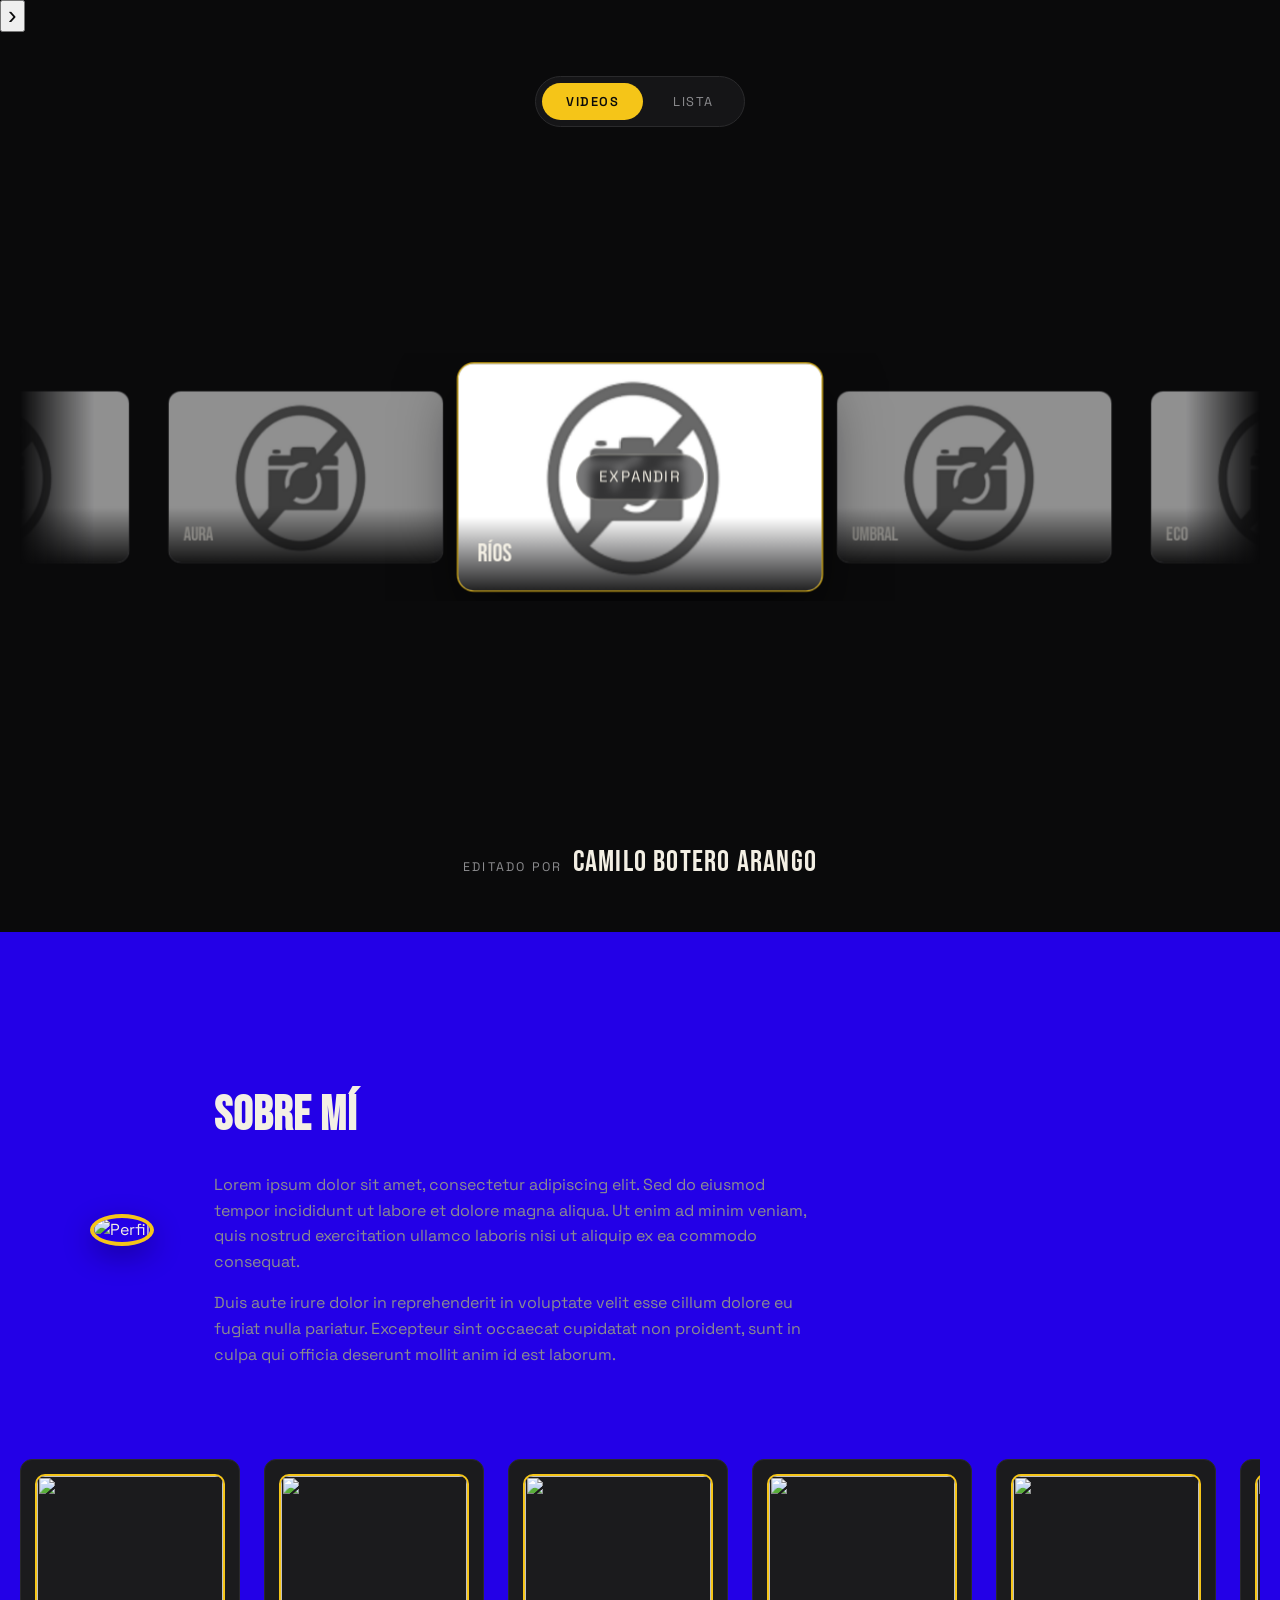
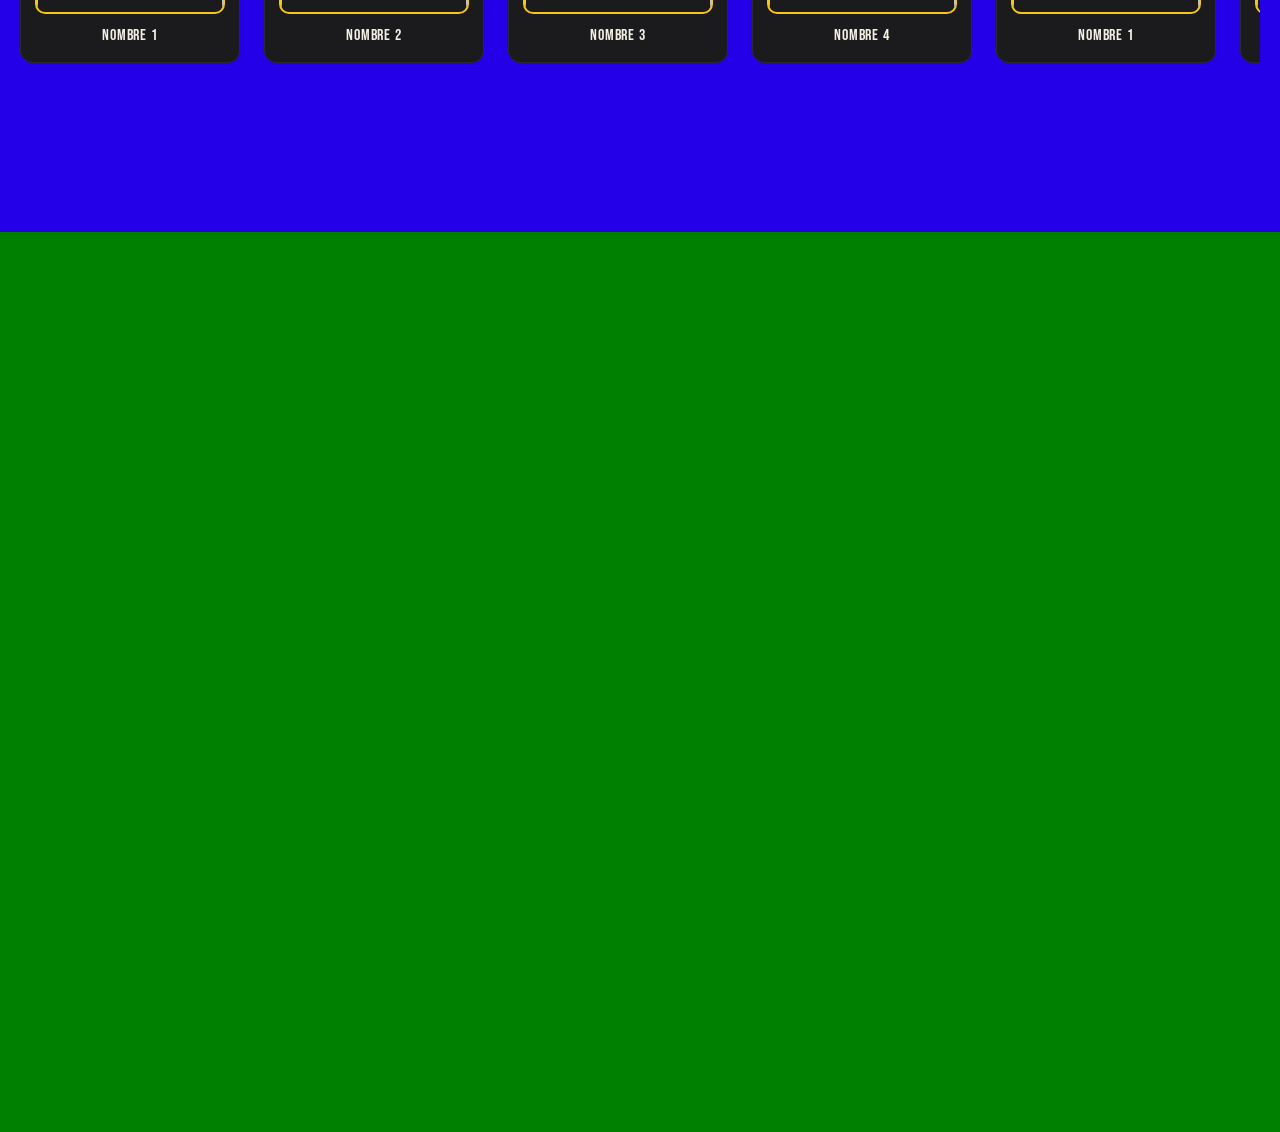
==== commit 1d56c996: "cambio en el apartado pincipal" ====
--- a/index.html
+++ b/index.html
@@ -1,187 +1,158 @@
 <!doctype html>
 <html lang="es">
-  <head>
-    <meta charset="UTF-8" />
-    <meta name="viewport" content="width=device-width, initial-scale=1.0" />
-    <link rel="stylesheet" href="styles.css" />
-    <link
-      rel="stylesheet"
-      href="https://cdnjs.cloudflare.com/ajax/libs/font-awesome/6.7.2/css/all.min.css"
-    />
-    <title>Portfolio</title>
-  </head>
-  <body>
-    <!-- Botón menú (flecha lateral) -->
-    <button
-      id="menuBtn"
-      class="menu-btn"
-      aria-label="Abrir menú"
-      aria-expanded="false"
-    >
-      <span class="menu-arrow">&#8250;</span>
-    </button>
 
-    <!-- Menú lateral -->
-    <nav id="sidebar" class="sidebar">
-      <div class="sidebar-header">
-        <span class="sidebar-logo">Camilo</span>
+<head>
+  <meta charset="UTF-8" />
+  <meta name="viewport" content="width=device-width, initial-scale=1.0" />
+  <link rel="stylesheet" href="styles.css" />
+  <link rel="stylesheet" href="https://cdnjs.cloudflare.com/ajax/libs/font-awesome/6.7.2/css/all.min.css" />
+  <title>Portfolio</title>
+</head>
+
+<body>
+  <!-- Botón menú (flecha lateral) -->
+  <button id="menuBtn" class="menu-btn" aria-label="Abrir menú" aria-expanded="false">
+    <span class="menu-arrow">&#8250;</span>
+  </button>
+
+  <!-- Menú lateral -->
+  <nav id="sidebar" class="sidebar">
+    <div class="sidebar-header">
+      <span class="sidebar-logo">Camilo</span>
+    </div>
+    <div class="sprocket-row">
+      <span></span><span></span><span></span><span></span><span></span><span></span>
+    </div>
+    <ul class="sidebar-links">
+      <li><a href="#trabajo" class="nav-link" data-index="01">Trabajo</a></li>
+      <li>
+        <a href="#descripcion" class="nav-link" data-index="02">Descripción</a>
+      </li>
+      <li>
+        <a href="#contacto" class="nav-link" data-index="03">Contáctame</a>
+      </li>
+    </ul>
+    <div class="sidebar-footer">
+      <div class="sidebar-social">
+        <a href="https://instagram.com/tu_usuario" target="_blank" aria-label="Instagram">
+          <i class="fa-brands fa-instagram"></i>
+        </a>
+
+        <a href="https://facebook.com/tu_pagina" target="_blank" aria-label="X">
+          <i class="fa-brands fa-x-twitter"></i>
+        </a>
+
+        <a href="https://wa.me/34123456789" target="_blank" aria-label="WhatsApp">
+          <i class="fa-brands fa-whatsapp"></i>
+        </a>
+
+        <a href="https://instagram.com/tu_usuario" target="_blank" aria-label="Gmail">
+          <i class="fa-solid fa-envelope"></i>
+        </a>
       </div>
-      <div class="sprocket-row">
-        <span></span><span></span><span></span><span></span><span></span
-        ><span></span>
+    </div>
+  </nav>
+
+  <!-- Contenido principal -->
+  <!-- =========================== SECCIÓN TRABAJO =========================== -->
+  <section id="trabajo" class="trabajo" data-view="videos">
+    <div class="trabajo-toggle" role="tablist" aria-label="Cambiar vista de trabajo">
+      <button class="toggle-btn active" data-view-btn="videos" role="tab" aria-selected="true">Videos</button>
+      <button class="toggle-btn" data-view-btn="lista" role="tab" aria-selected="false">Lista</button>
+    </div>
+    <div class="view view-videos">
+      <div class="h-carousel">
+        <div class="h-track" id="hTrack"></div>
       </div>
-      <ul class="sidebar-links">
-        <li><a href="#trabajo" class="nav-link" data-index="01">Trabajo</a></li>
-        <li>
-          <a href="#descripcion" class="nav-link" data-index="02"
-            >Descripción</a
-          >
-        </li>
-        <li>
-          <a href="#contacto" class="nav-link" data-index="03">Contáctame</a>
-        </li>
-      </ul>
-      <div class="sidebar-footer">
-        <div class="sidebar-social">
-          <a
-            href="https://instagram.com/tu_usuario"
-            target="_blank"
-            aria-label="Instagram"
-          >
-            <i class="fa-brands fa-instagram"></i>
-          </a>
+    </div>
+    <div class="view view-lista">
+      <ul class="side-list side-left" id="sideLeft"></ul>
+      <div class="v-carousel">
+        <div class="v-track" id="vTrack"></div>
+      </div>
+      <ul class="side-list side-right" id="sideRight"></ul>
+    </div>
+    <p class="trabajo-editor">Editado por <span>Camilo Botero Arango</span></p>
+  </section>
+  <div class="video-modal" id="videoModal" aria-hidden="true">
+    <span class="modal-title" id="modalTitle"></span>
+    <button class="modal-close" id="modalClose" aria-label="Cerrar vídeo">✕</button>
+    <video id="modalVideo" playsinline controls></video>
+  </div>
 
-          <a
-            href="https://facebook.com/tu_pagina"
-            target="_blank"
-            aria-label="X"
-          >
-            <i class="fa-brands fa-x-twitter"></i>
-          </a>
+  <!-- Contenido Descripción -->
+  <section id="descripcion" class="descripcion-section">
+    <div class="descripcion-container">
+      <div class="descripcion-img">
+        <img src="https://images.unsplash.com/photo-1500648767791-00dcc994a43e?w=800" alt="Perfil" />
+      </div>
 
-          <a
-            href="https://wa.me/34123456789"
-            target="_blank"
-            aria-label="WhatsApp"
-          >
-            <i class="fa-brands fa-whatsapp"></i>
-          </a>
+      <div class="descripcion-texto">
+        <h2>Sobre mí</h2>
+        <p>
+          Lorem ipsum dolor sit amet, consectetur adipiscing elit. Sed do
+          eiusmod tempor incididunt ut labore et dolore magna aliqua. Ut enim
+          ad minim veniam, quis nostrud exercitation ullamco laboris nisi ut
+          aliquip ex ea commodo consequat.
+        </p>
 
-          <a
-            href="https://instagram.com/tu_usuario"
-            target="_blank"
-            aria-label="Gmail"
-          >
-            <i class="fa-solid fa-envelope"></i>
-          </a>
+        <p>
+          Duis aute irure dolor in reprehenderit in voluptate velit esse
+          cillum dolore eu fugiat nulla pariatur. Excepteur sint occaecat
+          cupidatat non proident, sunt in culpa qui officia deserunt mollit
+          anim id est laborum.
+        </p>
+      </div>
+    </div>
+    <div class="carousel-wrapper">
+      <div class="carousel-track">
+        <div class="carousel-item">
+          <img src="https://images.unsplash.com/photo-1524504388940-b1c1722653e1?w=400" alt="" />
+          <p>Nombre 1</p>
+        </div>
+
+        <div class="carousel-item">
+          <img src="https://images.unsplash.com/photo-1529626455594-4ff0802cfb7e?w=400" alt="" />
+          <p>Nombre 2</p>
+        </div>
+
+        <div class="carousel-item">
+          <img src="https://images.unsplash.com/photo-1544005313-94ddf0286df2?w=400" alt="" />
+          <p>Nombre 3</p>
+        </div>
+
+        <div class="carousel-item">
+          <img src="https://images.unsplash.com/photo-1502767089025-6572583495b4?w=400" alt="" />
+          <p>Nombre 4</p>
+        </div>
+
+        <!-- repetimos para efecto infinito -->
+        <div class="carousel-item">
+          <img src="https://images.unsplash.com/photo-1524504388940-b1c1722653e1?w=400" alt="" />
+          <p>Nombre 1</p>
+        </div>
+
+        <div class="carousel-item">
+          <img src="https://images.unsplash.com/photo-1529626455594-4ff0802cfb7e?w=400" alt="" />
+          <p>Nombre 2</p>
+        </div>
+
+        <div class="carousel-item">
+          <img src="https://images.unsplash.com/photo-1544005313-94ddf0286df2?w=400" alt="" />
+          <p>Nombre 3</p>
+        </div>
+
+        <div class="carousel-item">
+          <img src="https://images.unsplash.com/photo-1502767089025-6572583495b4?w=400" alt="" />
+          <p>Nombre 4</p>
         </div>
       </div>
-    </nav>
+    </div>
+  </section>
 
-    <!-- Contenido principal -->
-    <section id="trabajo" style="min-height: 100vh; background: red"></section>
+  <section id="contacto" style="min-height: 100vh; background: green"></section>
 
-    <section id="descripcion" class="descripcion-section">
-      <div class="descripcion-container">
-        <div class="descripcion-img">
-          <img
-            src="https://images.unsplash.com/photo-1500648767791-00dcc994a43e?w=800"
-            alt="Perfil"
-          />
-        </div>
+  <script src="script.js"></script>
+</body>
 
-        <div class="descripcion-texto">
-          <h2>Sobre mí</h2>
-          <p>
-            Lorem ipsum dolor sit amet, consectetur adipiscing elit. Sed do
-            eiusmod tempor incididunt ut labore et dolore magna aliqua. Ut enim
-            ad minim veniam, quis nostrud exercitation ullamco laboris nisi ut
-            aliquip ex ea commodo consequat.
-          </p>
-
-          <p>
-            Duis aute irure dolor in reprehenderit in voluptate velit esse
-            cillum dolore eu fugiat nulla pariatur. Excepteur sint occaecat
-            cupidatat non proident, sunt in culpa qui officia deserunt mollit
-            anim id est laborum.
-          </p>
-        </div>
-      </div>
-      <div class="carousel-wrapper">
-        <div class="carousel-track">
-          <div class="carousel-item">
-            <img
-              src="https://images.unsplash.com/photo-1524504388940-b1c1722653e1?w=400"
-              alt=""
-            />
-            <p>Nombre 1</p>
-          </div>
-
-          <div class="carousel-item">
-            <img
-              src="https://images.unsplash.com/photo-1529626455594-4ff0802cfb7e?w=400"
-              alt=""
-            />
-            <p>Nombre 2</p>
-          </div>
-
-          <div class="carousel-item">
-            <img
-              src="https://images.unsplash.com/photo-1544005313-94ddf0286df2?w=400"
-              alt=""
-            />
-            <p>Nombre 3</p>
-          </div>
-
-          <div class="carousel-item">
-            <img
-              src="https://images.unsplash.com/photo-1502767089025-6572583495b4?w=400"
-              alt=""
-            />
-            <p>Nombre 4</p>
-          </div>
-
-          <!-- repetimos para efecto infinito -->
-          <div class="carousel-item">
-            <img
-              src="https://images.unsplash.com/photo-1524504388940-b1c1722653e1?w=400"
-              alt=""
-            />
-            <p>Nombre 1</p>
-          </div>
-
-          <div class="carousel-item">
-            <img
-              src="https://images.unsplash.com/photo-1529626455594-4ff0802cfb7e?w=400"
-              alt=""
-            />
-            <p>Nombre 2</p>
-          </div>
-
-          <div class="carousel-item">
-            <img
-              src="https://images.unsplash.com/photo-1544005313-94ddf0286df2?w=400"
-              alt=""
-            />
-            <p>Nombre 3</p>
-          </div>
-
-          <div class="carousel-item">
-            <img
-              src="https://images.unsplash.com/photo-1502767089025-6572583495b4?w=400"
-              alt=""
-            />
-            <p>Nombre 4</p>
-          </div>
-        </div>
-      </div>
-    </section>
-
-    <section
-      id="contacto"
-      style="min-height: 100vh; background: green"
-    ></section>
-
-    <script src="script.js"></script>
-  </body>
-</html>
+</html>
--- a/styles.css
+++ b/styles.css
@@ -1,6 +1,8 @@
 /* ===========================
    TOKENS
 =========================== */
+@import url('https://fonts.googleapis.com/css2?family=Bebas+Neue&family=Space+Grotesk:wght@400;500;600&display=swap');
+
 :root {
   --black: #0a0a0b;
   --black-soft: #151517;
@@ -66,6 +68,455 @@
     transition-duration: 0.01ms !important;
   }
 }
+
+/* ===========================
+SECTION - TRABAJO
+=========================== */
+.trabajo {
+  position: relative;
+  min-height: 100vh;
+  background: var(--black);
+  display: flex;
+  flex-direction: column;
+  align-items: center;
+  justify-content: space-between;
+  gap: 40px;
+  padding: 44px 20px 34px;
+  overflow: hidden;
+}
+
+/* --- Toggle superior --- */
+.trabajo-toggle {
+  display: flex;
+  gap: 6px;
+  padding: 6px;
+  border: 1px solid var(--gray-line);
+  border-radius: 999px;
+  background: var(--black-soft);
+  z-index: 5;
+}
+
+.toggle-btn {
+  font-family: var(--font-body);
+  font-size: .8rem;
+  letter-spacing: .12em;
+  text-transform: uppercase;
+  padding: 10px 24px;
+  border-radius: 999px;
+  border: none;
+  background: transparent;
+  color: var(--gray);
+  cursor: pointer;
+  transition: background .25s ease, color .25s ease;
+}
+
+.toggle-btn.active {
+  background: var(--yellow);
+  color: var(--black);
+  font-weight: 600;
+}
+
+.toggle-btn:hover:not(.active) {
+  color: var(--cream);
+}
+
+.toggle-btn:focus-visible {
+  outline: 2px solid var(--yellow);
+  outline-offset: 3px;
+}
+
+/* --- Contenedor de vistas --- */
+.view {
+  width: 100%;
+  max-width: 1690px;
+  flex: 1;
+  display: flex;
+  align-items: center;
+  justify-content: center;
+  position: relative;
+  min-height: 0;
+}
+
+.view-lista {
+  display: none;
+  gap: var(--gap-lg);
+}
+
+.trabajo[data-view="lista"] .view-videos {
+  display: none;
+}
+
+.trabajo[data-view="lista"] .view-lista {
+  display: flex;
+}
+
+/* --- Vista VIDEOS: carrusel controlado por clic --- */
+.h-carousel {
+  width: 100%;
+  overflow: hidden;
+  -webkit-mask-image: linear-gradient(90deg, transparent, #000 6%, #000 94%, transparent);
+  mask-image: linear-gradient(90deg, transparent, #000 6%, #000 94%, transparent);
+  padding: 30px 0;
+}
+
+.h-track {
+  display: flex;
+  align-items: center;
+  gap: 14px;
+  /* Separación compacta */
+  width: max-content;
+  will-change: transform;
+  transform: translateX(0);
+}
+
+.h-item {
+  position: relative;
+  width: min(30vw, 300px);
+  aspect-ratio: 16 / 10;
+  border-radius: 14px;
+  overflow: hidden;
+  border: 1px solid var(--gray-line);
+  flex-shrink: 0;
+  cursor: pointer;
+  opacity: .55;
+  filter: grayscale(35%);
+  transform: scale(.92) translateX(0);
+  /* Ajuste de transición para un efecto fluido y elástico como el agua */
+  transition: transform .7s cubic-bezier(0.34, 1.56, 0.64, 1), opacity .4s ease, filter .4s ease, border-color .4s ease, box-shadow .4s ease;
+}
+
+.h-item video {
+  width: 100%;
+  height: 100%;
+  object-fit: cover;
+  display: block;
+}
+
+.h-thumb {
+  position: absolute;
+  inset: 0;
+  width: 100%;
+  height: 100%;
+  object-fit: cover;
+  display: block;
+  opacity: 1;
+  transition: opacity .35s ease;
+  pointer-events: none;
+}
+
+.h-item.is-playing .h-thumb {
+  opacity: 0;
+}
+
+.h-item .h-title {
+  position: absolute;
+  left: 0;
+  right: 0;
+  bottom: 0;
+  padding: 14px 16px;
+  background: linear-gradient(0deg, rgba(10, 10, 11, .9), transparent);
+  font-family: var(--font-display);
+  font-size: 1.3rem;
+  color: var(--cream);
+  z-index: 2;
+}
+
+.h-item.is-selected {
+  opacity: 1;
+  filter: grayscale(0);
+  transform: scale(1.22) translateX(0);
+  border-color: var(--yellow);
+  box-shadow: 0 25px 50px rgba(0, 0, 0, .55);
+  z-index: 4;
+}
+
+/* ========================================================
+   SEPARACIÓN INTELIGENTE CON GPU (CERO SALTOS)
+   ======================================================== */
+.h-item:has(~ .h-item.is-selected) {
+  transform: scale(.92) translateX(-22px);
+}
+
+.h-item.is-selected~.h-item {
+  transform: scale(.92) translateX(22px);
+}
+
+/* ========================================================
+   EFECTO GOTA DE AGUA (RIPPLE LÍQUIDO)
+   ======================================================== */
+.ripple-drop {
+  position: absolute;
+  border-radius: 50%;
+  background: rgba(245, 197, 24, 0.35);
+  /* Tono amarillo sutil */
+  transform: translate(-50%, -50%) scale(0);
+  animation: ripple-water 0.75s cubic-bezier(0.1, 0.8, 0.3, 1) forwards;
+  pointer-events: none;
+  z-index: 10;
+}
+
+@keyframes ripple-water {
+  0% {
+    width: 0;
+    height: 0;
+    opacity: 0.9;
+    box-shadow: 0 0 0 0px rgba(245, 197, 24, 0.4), inset 0 0 15px rgba(255, 255, 255, 0.4);
+  }
+
+  100% {
+    width: 320px;
+    height: 320px;
+    opacity: 0;
+    box-shadow: 0 0 0 30px rgba(245, 197, 24, 0), inset 0 0 30px rgba(255, 255, 255, 0);
+    transform: translate(-50%, -50%) scale(1.4);
+  }
+}
+
+/* Botón expandir */
+.h-expand {
+  position: absolute;
+  top: 50%;
+  left: 50%;
+  transform: translate(-50%, -50%) scale(.7);
+  display: flex;
+  align-items: center;
+  gap: 8px;
+  padding: 10px 18px;
+  border-radius: 999px;
+  border: 1px solid rgba(243, 239, 228, .4);
+  background: rgba(10, 10, 11, .55);
+  backdrop-filter: blur(4px);
+  color: var(--cream);
+  font-family: var(--font-body);
+  font-size: .78rem;
+  letter-spacing: .1em;
+  text-transform: uppercase;
+  cursor: pointer;
+  opacity: 0;
+  pointer-events: none;
+  transition: opacity .3s ease, transform .3s ease, background .25s ease, border-color .25s ease;
+  z-index: 5;
+}
+
+.h-item.is-selected .h-expand {
+  opacity: 1;
+  pointer-events: auto;
+  transform: translate(-50%, -50%) scale(1);
+}
+
+.h-expand:hover {
+  background: var(--yellow);
+  border-color: var(--yellow);
+  color: var(--black);
+}
+
+.h-expand:focus-visible {
+  outline: 2px solid var(--yellow);
+  outline-offset: 3px;
+}
+
+/* --- Vista LISTA: nombres a los lados + carrusel vertical --- */
+.side-list {
+  display: flex;
+  flex-direction: column;
+  justify-content: center;
+  gap: 2px;
+  width: 230px;
+}
+
+.side-left {
+  align-items: flex-end;
+  text-align: right;
+}
+
+.side-right {
+  align-items: flex-start;
+  text-align: left;
+}
+
+.side-list li {
+  font-family: var(--font-display);
+  font-size: 1.4rem;
+  color: var(--gray);
+  opacity: .4;
+  padding: 10px 6px;
+  cursor: pointer;
+  transition: color .3s ease, opacity .3s ease, transform .3s ease;
+}
+
+.side-left li {
+  transform-origin: right center;
+}
+
+.side-right li {
+  transform-origin: left center;
+}
+
+.side-list li.active {
+  color: var(--yellow);
+  opacity: 1;
+  transform: scale(1.08);
+}
+
+.v-carousel {
+  position: relative;
+  width: 240px;
+  height: 480px;
+  overflow: hidden;
+  -webkit-mask-image: linear-gradient(180deg, transparent, #000 10%, #000 90%, transparent);
+  mask-image: linear-gradient(180deg, transparent, #000 10%, #000 90%, transparent);
+}
+
+.v-track {
+  display: flex;
+  flex-direction: column;
+  gap: 18px;
+  animation: v-scroll 55s linear infinite;
+}
+
+.trabajo.is-v-hover .v-track {
+  animation-play-state: paused;
+}
+
+.v-item {
+  position: relative;
+  width: 240px;
+  height: 135px;
+  border-radius: 10px;
+  overflow: hidden;
+  border: 2px solid transparent;
+  cursor: pointer;
+  flex-shrink: 0;
+  transition: border-color .3s ease, transform .3s ease;
+}
+
+.v-item video {
+  width: 100%;
+  height: 100%;
+  object-fit: cover;
+  display: block;
+}
+
+.v-item.active {
+  border-color: var(--yellow);
+  transform: scale(1.06);
+}
+
+@keyframes v-scroll {
+  from {
+    transform: translateY(0);
+  }
+
+  to {
+    transform: translateY(-50%);
+  }
+}
+
+/* --- Editor, pie de sección --- */
+.trabajo-editor {
+  font-family: var(--font-body);
+  font-size: .78rem;
+  letter-spacing: .18em;
+  text-transform: uppercase;
+  color: var(--gray);
+  z-index: 5;
+  display: flex;
+  align-items: baseline;
+  gap: 10px;
+}
+
+.trabajo-editor span {
+  font-family: var(--font-display);
+  font-size: 1.9rem;
+  letter-spacing: .04em;
+  text-transform: none;
+  color: var(--cream);
+}
+
+/* --- Modal de vídeo a pantalla grande --- */
+.video-modal {
+  position: fixed;
+  inset: 0;
+  background: rgba(10, 10, 11, .95);
+  display: flex;
+  align-items: center;
+  justify-content: center;
+  z-index: 2000;
+  opacity: 0;
+  pointer-events: none;
+  transition: opacity .3s ease;
+}
+
+.video-modal.open {
+  opacity: 1;
+  pointer-events: auto;
+}
+
+.video-modal video {
+  max-width: 90vw;
+  max-height: 82vh;
+  border-radius: 10px;
+  box-shadow: 0 20px 60px rgba(0, 0, 0, .6);
+}
+
+.modal-title {
+  position: absolute;
+  top: 28px;
+  left: 32px;
+  font-family: var(--font-display);
+  font-size: 1.6rem;
+  color: var(--cream);
+}
+
+.modal-close {
+  position: absolute;
+  top: 22px;
+  right: 32px;
+  background: none;
+  border: 2px solid var(--gray-line);
+  color: var(--cream);
+  font-size: 1.3rem;
+  width: 44px;
+  height: 44px;
+  border-radius: 50%;
+  cursor: pointer;
+  transition: all .25s ease;
+}
+
+.modal-close:hover {
+  border-color: var(--yellow);
+  color: var(--yellow);
+}
+
+@media (max-width: 860px) {
+  .view-lista {
+    gap: 20px;
+  }
+
+  .side-list {
+    width: 110px;
+  }
+
+  .side-list li {
+    font-size: 1rem;
+    padding: 7px 2px;
+  }
+
+  .v-carousel,
+  .v-item {
+    width: 160px;
+  }
+
+  .v-item {
+    height: 92px;
+  }
+}
+
+@media (max-width: 560px) {
+  .side-list {
+    display: none;
+  }
+}SS
 
 /* ===========================
    MENU BUTTON (FLECHA LATERAL)
@@ -91,9 +542,11 @@
     transform 0.4s cubic-bezier(0.77, 0, 0.18, 1),
     background 0.2s ease;
 }
+
 .menu-btn:hover {
   background: var(--cream);
 }
+
 .menu-btn:focus-visible {
   outline: 3px solid var(--cream);
   outline-offset: 3px;
@@ -111,6 +564,7 @@
 .menu-btn[aria-expanded="true"] {
   transform: translateY(-50%) translateX(min(340px, 84vw));
 }
+
 .menu-btn[aria-expanded="true"] .menu-arrow {
   transform: rotate(180deg) translateX(-1px);
 }
@@ -133,6 +587,7 @@
   flex-direction: column;
   padding: 28px 0;
 }
+
 .sidebar.open {
   transform: translateX(0);
 }
@@ -144,12 +599,14 @@
   padding: 0 32px 20px;
   border-bottom: 1px solid var(--gray-line);
 }
+
 .sidebar-logo {
   font-family: var(--font-display);
   font-size: 1.8rem;
   color: var(--cream);
   letter-spacing: 0.05em;
 }
+
 .sidebar-logo .dot {
   color: var(--yellow);
 }
@@ -162,6 +619,7 @@
   line-height: 1;
   cursor: pointer;
 }
+
 .close-btn:hover {
   color: var(--yellow);
 }
@@ -173,6 +631,7 @@
   gap: 6px;
   flex: 1;
 }
+
 .sidebar-links li a {
   display: flex;
   align-items: baseline;
@@ -187,12 +646,14 @@
     color 0.2s ease,
     padding-left 0.2s ease;
 }
+
 .sidebar-links li a::before {
   content: attr(data-index);
   font-family: var(--font-body);
   font-size: 0.8rem;
   color: var(--yellow);
 }
+
 .sidebar-links li a:hover,
 .sidebar-links li a.active {
   color: var(--yellow);
@@ -204,10 +665,12 @@
   padding: 20px 32px 0;
   border-top: 1px solid var(--gray-line);
 }
+
 .sidebar-footer p {
   font-size: 0.85rem;
   margin: 0 0 12px;
 }
+
 .sidebar-social {
   display: flex;
   justify-content: center;
@@ -234,6 +697,7 @@
   transform: translateY(-3px);
   box-shadow: 0 0 15px rgba(245, 197, 24, 0.35);
 }
+
 /* ===========================
    SECTION - TRABAJO
 =========================== */
@@ -241,13 +705,13 @@
    SECTION - Descripción
 =========================== */
 .descripcion-section {
-    min-height: 100vh;
-    background: rgb(35, 0, 231);
-    display: flex;
-    align-items: center;
-    justify-content: center;
-    padding: 60px 20px;
-    flex-direction: column;
+  min-height: 100vh;
+  background: rgb(35, 0, 231);
+  display: flex;
+  align-items: center;
+  justify-content: center;
+  padding: 60px 20px;
+  flex-direction: column;
 }
 
 .descripcion-container {
@@ -282,6 +746,7 @@
   margin-bottom: 12px;
   max-width: 600px;
 }
+
 /* ===========================
    SECTION - Descripción - Carrusel
 =========================== */
@@ -335,10 +800,12 @@
   0% {
     transform: translateX(0);
   }
+
   100% {
     transform: translateX(-50%);
   }
 }
+
 /* ===========================
    SECTION - Contacto
-=========================== */
+=========================== */
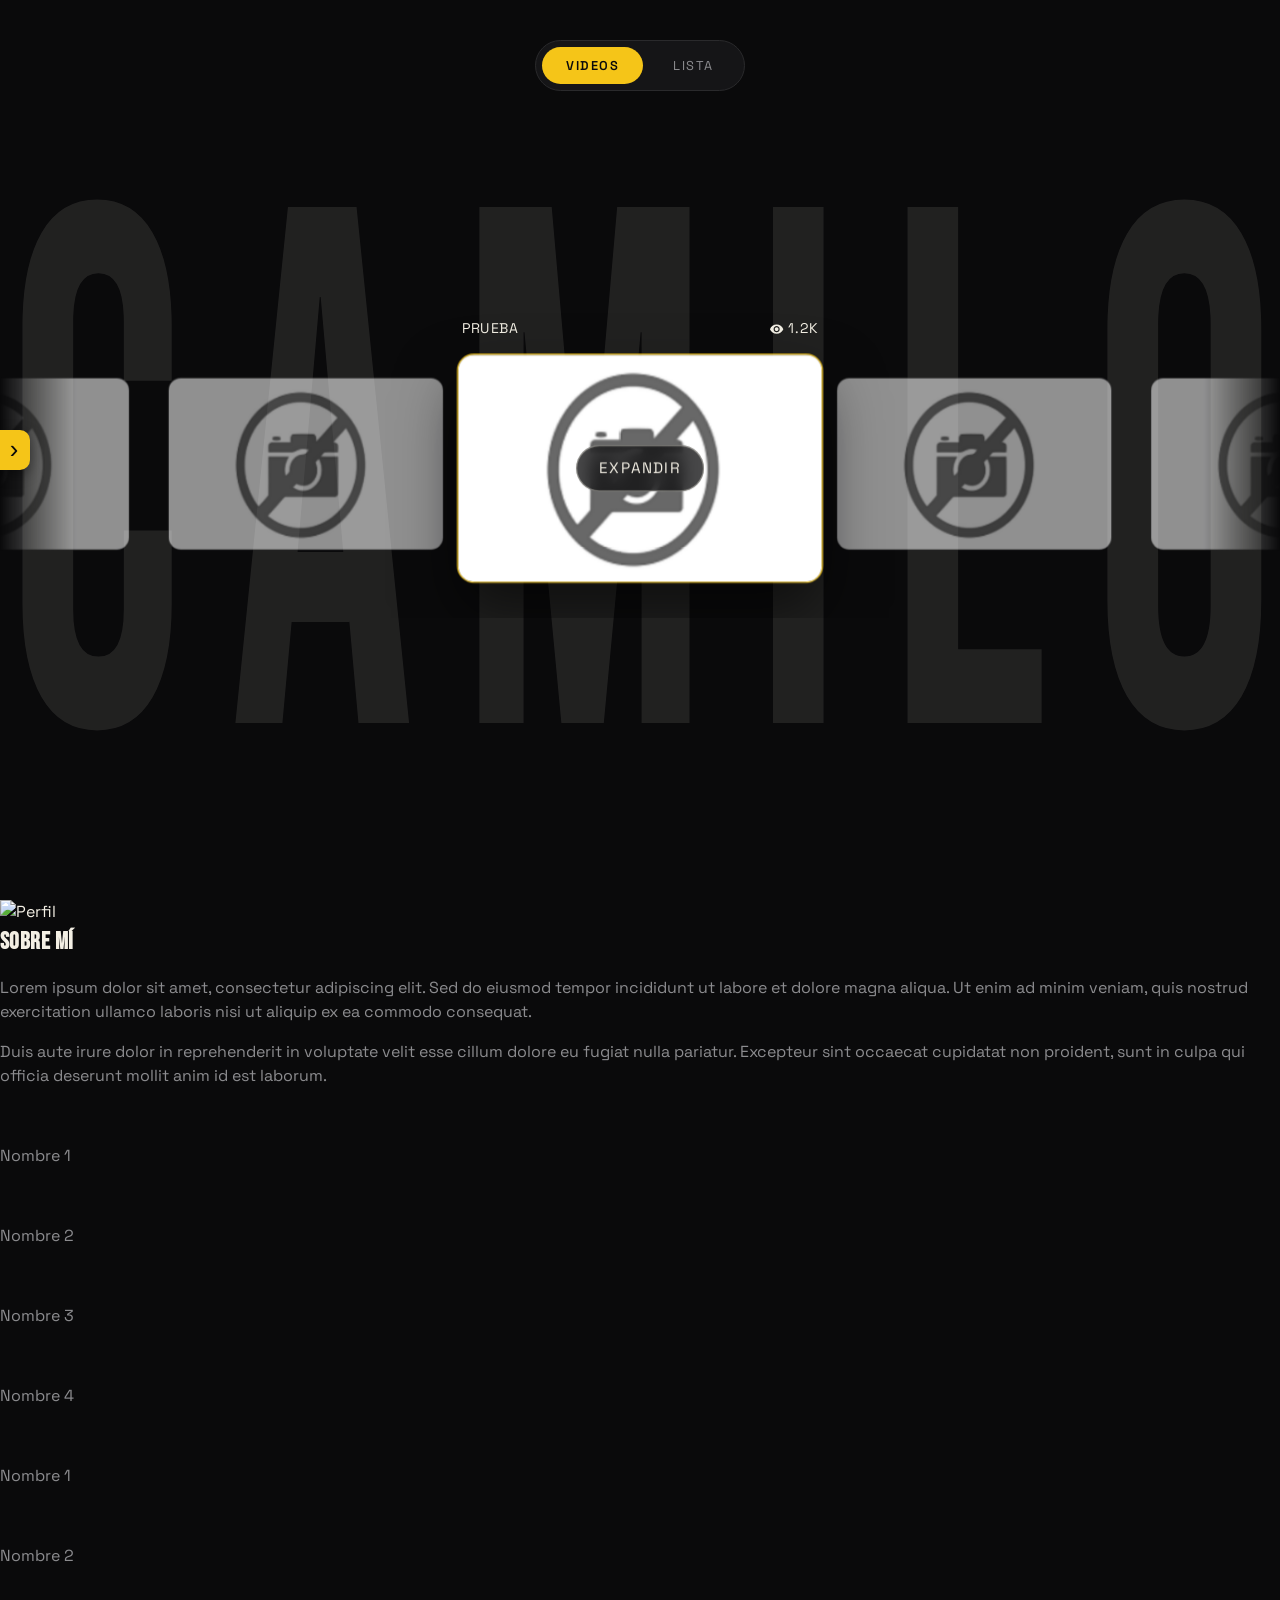
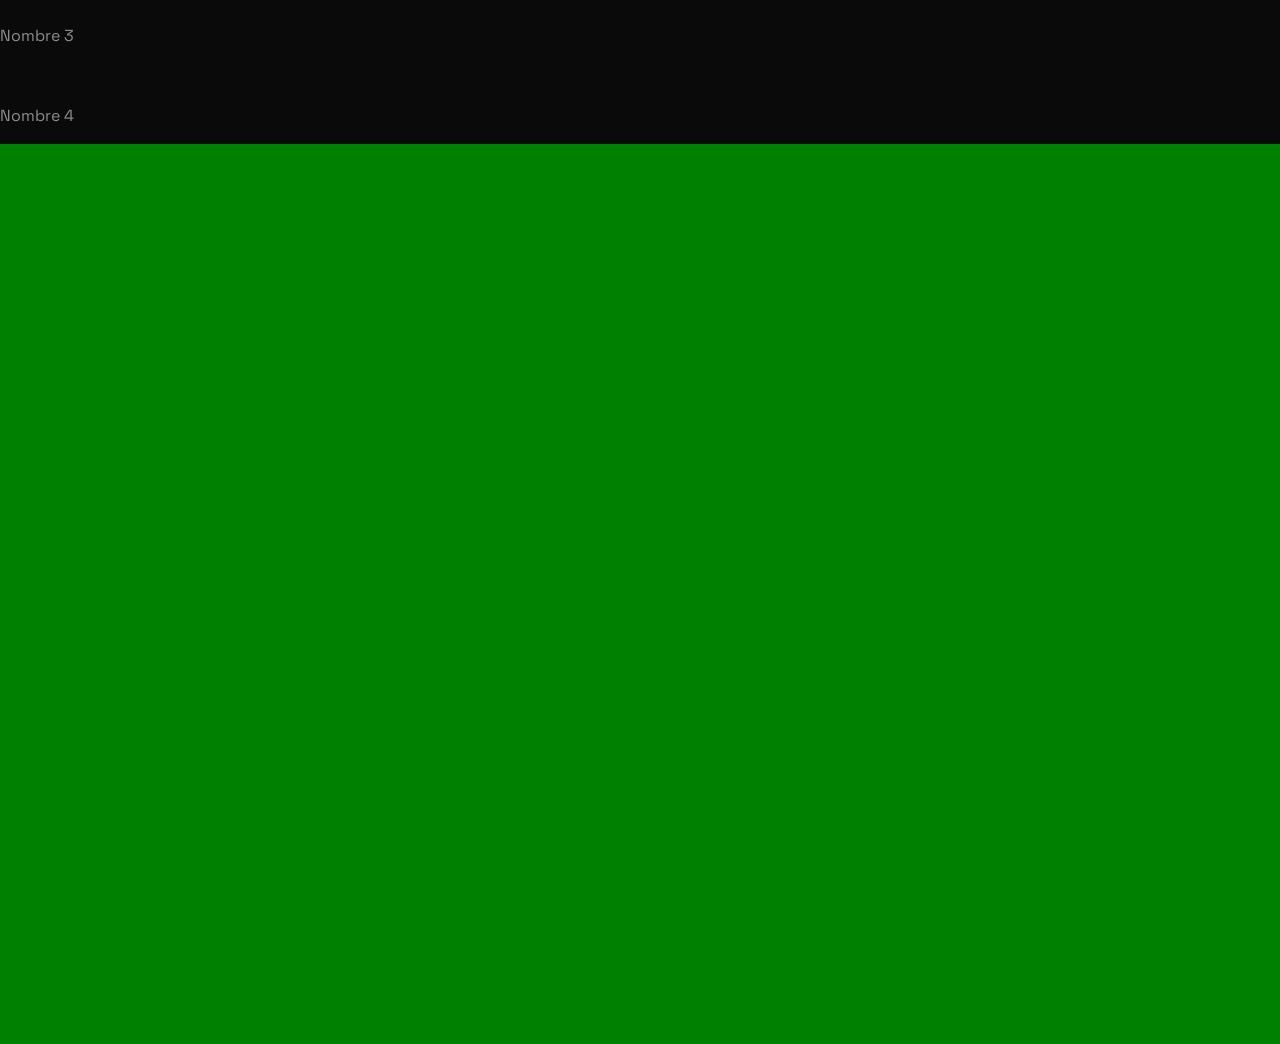
==== commit bf34d873: "19-07-2026" ====
--- a/index.html
+++ b/index.html
@@ -1,158 +1,275 @@
 <!doctype html>
 <html lang="es">
-
-<head>
-  <meta charset="UTF-8" />
-  <meta name="viewport" content="width=device-width, initial-scale=1.0" />
-  <link rel="stylesheet" href="styles.css" />
-  <link rel="stylesheet" href="https://cdnjs.cloudflare.com/ajax/libs/font-awesome/6.7.2/css/all.min.css" />
-  <title>Portfolio</title>
-</head>
-
-<body>
-  <!-- Botón menú (flecha lateral) -->
-  <button id="menuBtn" class="menu-btn" aria-label="Abrir menú" aria-expanded="false">
-    <span class="menu-arrow">&#8250;</span>
-  </button>
-
-  <!-- Menú lateral -->
-  <nav id="sidebar" class="sidebar">
-    <div class="sidebar-header">
-      <span class="sidebar-logo">Camilo</span>
+  <head>
+    <meta charset="UTF-8" />
+    <meta name="viewport" content="width=device-width, initial-scale=1.0" />
+    <link rel="stylesheet" href="styles.css" />
+    <link
+      rel="stylesheet"
+      href="https://cdnjs.cloudflare.com/ajax/libs/font-awesome/6.7.2/css/all.min.css"
+    />
+    <title>Portfolio</title>
+  </head>
+
+  <body>
+    <!-- Botón menú (flecha lateral) -->
+    <button
+      id="menuBtn"
+      class="menu-btn"
+      aria-label="Abrir menú"
+      aria-expanded="false"
+    >
+      <span class="menu-arrow">&#8250;</span>
+    </button>
+
+    <!-- Menú lateral -->
+    <nav id="sidebar" class="sidebar">
+      <div class="sidebar-header">
+        <span class="sidebar-logo">Camilo</span>
+      </div>
+      <div class="sprocket-row">
+        <span></span><span></span><span></span><span></span><span></span
+        ><span></span>
+      </div>
+      <ul class="sidebar-links">
+        <li><a href="#trabajo" class="nav-link" data-index="01">Trabajo</a></li>
+        <li>
+          <a href="#descripcion" class="nav-link" data-index="02"
+            >Descripción</a
+          >
+        </li>
+        <li>
+          <a href="#contacto" class="nav-link" data-index="03">Contáctame</a>
+        </li>
+      </ul>
+      <div class="sidebar-footer">
+        <div class="sidebar-social">
+          <a
+            href="https://instagram.com/tu_usuario"
+            target="_blank"
+            aria-label="Instagram"
+          >
+            <i class="fa-brands fa-instagram"></i>
+          </a>
+
+          <a
+            href="https://facebook.com/tu_pagina"
+            target="_blank"
+            aria-label="X"
+          >
+            <i class="fa-brands fa-x-twitter"></i>
+          </a>
+
+          <a
+            href="https://wa.me/34123456789"
+            target="_blank"
+            aria-label="WhatsApp"
+          >
+            <i class="fa-brands fa-whatsapp"></i>
+          </a>
+
+          <a
+            href="https://instagram.com/tu_usuario"
+            target="_blank"
+            aria-label="Gmail"
+          >
+            <i class="fa-solid fa-envelope"></i>
+          </a>
+        </div>
+      </div>
+    </nav>
+
+    <!-- PRINCIPAL -->
+    <div class="intro-wallpaper-container">
+      <div class="lightning-flash"></div>
+      <div class="intro-name">Camilo</div>
     </div>
-    <div class="sprocket-row">
-      <span></span><span></span><span></span><span></span><span></span><span></span>
+
+    <section id="trabajo" class="trabajo" data-view="videos">
+      <div
+        class="trabajo-toggle"
+        role="tablist"
+        aria-label="Cambiar vista de trabajo"
+      >
+        <button
+          class="toggle-btn active"
+          data-view-btn="videos"
+          role="tab"
+          aria-selected="true"
+        >
+          Videos
+        </button>
+        <button
+          class="toggle-btn"
+          data-view-btn="lista"
+          role="tab"
+          aria-selected="false"
+        >
+          Lista
+        </button>
+      </div>
+      <div class="view-stage">
+        <div class="view view-videos">
+          <div class="h-carousel">
+            <div class="h-track" id="hTrack"></div>
+          </div>
+        </div>
+        <div class="view view-lista">
+          <ul class="side-list side-left" id="sideLeft"></ul>
+          <div class="v-carousel">
+            <div class="v-track" id="vTrack"></div>
+          </div>
+          <ul class="side-list side-right" id="sideRight"></ul>
+        </div>
+      </div>
+    </section>
+
+    <div class="video-modal" id="videoModal" aria-hidden="true">
+      <div class="modal-header">
+        <div class="modal-info-wrapper">
+          <button class="modal-info-btn" aria-label="Ver enlace del proyecto">
+            <svg viewBox="0 0 24 24">
+              <path
+                d="M12 2C6.48 2 2 6.48 2 12s4.48 10 10 10 10-4.48 10-10S17.52 2 12 2zm1 15h-2v-6h2v6zm0-8h-2V7h2v2z"
+              />
+            </svg>
+          </button>
+          <a
+            href="#"
+            class="modal-info-banner"
+            id="modalInfoLink"
+            target="_blank"
+            rel="noopener"
+            >Ir al proyecto original</a
+          >
+        </div>
+
+        <span class="modal-title" id="modalTitle"></span>
+        <button class="modal-close" id="modalClose" aria-label="Cerrar vídeo">
+          ✕
+        </button>
+      </div>
+
+      <video id="modalVideo" playsinline></video>
+
+      <button
+        class="modal-play-pause"
+        id="modalPlayPause"
+        aria-label="Reproducir o pausar"
+      >
+        <svg class="icon-play" viewBox="0 0 24 24">
+          <path d="M8 5v14l11-7z" />
+        </svg>
+        <svg class="icon-pause" viewBox="0 0 24 24">
+          <path d="M6 19h4V5H6v14zm8-14v14h4V5h-4z" />
+        </svg>
+      </button>
+
+      <div class="modal-watermark">Editado por <span>Camilo</span></div>
     </div>
-    <ul class="sidebar-links">
-      <li><a href="#trabajo" class="nav-link" data-index="01">Trabajo</a></li>
-      <li>
-        <a href="#descripcion" class="nav-link" data-index="02">Descripción</a>
-      </li>
-      <li>
-        <a href="#contacto" class="nav-link" data-index="03">Contáctame</a>
-      </li>
-    </ul>
-    <div class="sidebar-footer">
-      <div class="sidebar-social">
-        <a href="https://instagram.com/tu_usuario" target="_blank" aria-label="Instagram">
-          <i class="fa-brands fa-instagram"></i>
-        </a>
-
-        <a href="https://facebook.com/tu_pagina" target="_blank" aria-label="X">
-          <i class="fa-brands fa-x-twitter"></i>
-        </a>
-
-        <a href="https://wa.me/34123456789" target="_blank" aria-label="WhatsApp">
-          <i class="fa-brands fa-whatsapp"></i>
-        </a>
-
-        <a href="https://instagram.com/tu_usuario" target="_blank" aria-label="Gmail">
-          <i class="fa-solid fa-envelope"></i>
-        </a>
-      </div>
-    </div>
-  </nav>
-
-  <!-- Contenido principal -->
-  <!-- =========================== SECCIÓN TRABAJO =========================== -->
-  <section id="trabajo" class="trabajo" data-view="videos">
-    <div class="trabajo-toggle" role="tablist" aria-label="Cambiar vista de trabajo">
-      <button class="toggle-btn active" data-view-btn="videos" role="tab" aria-selected="true">Videos</button>
-      <button class="toggle-btn" data-view-btn="lista" role="tab" aria-selected="false">Lista</button>
-    </div>
-    <div class="view view-videos">
-      <div class="h-carousel">
-        <div class="h-track" id="hTrack"></div>
-      </div>
-    </div>
-    <div class="view view-lista">
-      <ul class="side-list side-left" id="sideLeft"></ul>
-      <div class="v-carousel">
-        <div class="v-track" id="vTrack"></div>
-      </div>
-      <ul class="side-list side-right" id="sideRight"></ul>
-    </div>
-    <p class="trabajo-editor">Editado por <span>Camilo Botero Arango</span></p>
-  </section>
-  <div class="video-modal" id="videoModal" aria-hidden="true">
-    <span class="modal-title" id="modalTitle"></span>
-    <button class="modal-close" id="modalClose" aria-label="Cerrar vídeo">✕</button>
-    <video id="modalVideo" playsinline controls></video>
-  </div>
-
-  <!-- Contenido Descripción -->
-  <section id="descripcion" class="descripcion-section">
-    <div class="descripcion-container">
-      <div class="descripcion-img">
-        <img src="https://images.unsplash.com/photo-1500648767791-00dcc994a43e?w=800" alt="Perfil" />
-      </div>
-
-      <div class="descripcion-texto">
-        <h2>Sobre mí</h2>
-        <p>
-          Lorem ipsum dolor sit amet, consectetur adipiscing elit. Sed do
-          eiusmod tempor incididunt ut labore et dolore magna aliqua. Ut enim
-          ad minim veniam, quis nostrud exercitation ullamco laboris nisi ut
-          aliquip ex ea commodo consequat.
-        </p>
-
-        <p>
-          Duis aute irure dolor in reprehenderit in voluptate velit esse
-          cillum dolore eu fugiat nulla pariatur. Excepteur sint occaecat
-          cupidatat non proident, sunt in culpa qui officia deserunt mollit
-          anim id est laborum.
-        </p>
-      </div>
-    </div>
-    <div class="carousel-wrapper">
-      <div class="carousel-track">
-        <div class="carousel-item">
-          <img src="https://images.unsplash.com/photo-1524504388940-b1c1722653e1?w=400" alt="" />
-          <p>Nombre 1</p>
-        </div>
-
-        <div class="carousel-item">
-          <img src="https://images.unsplash.com/photo-1529626455594-4ff0802cfb7e?w=400" alt="" />
-          <p>Nombre 2</p>
-        </div>
-
-        <div class="carousel-item">
-          <img src="https://images.unsplash.com/photo-1544005313-94ddf0286df2?w=400" alt="" />
-          <p>Nombre 3</p>
-        </div>
-
-        <div class="carousel-item">
-          <img src="https://images.unsplash.com/photo-1502767089025-6572583495b4?w=400" alt="" />
-          <p>Nombre 4</p>
-        </div>
-
-        <!-- repetimos para efecto infinito -->
-        <div class="carousel-item">
-          <img src="https://images.unsplash.com/photo-1524504388940-b1c1722653e1?w=400" alt="" />
-          <p>Nombre 1</p>
-        </div>
-
-        <div class="carousel-item">
-          <img src="https://images.unsplash.com/photo-1529626455594-4ff0802cfb7e?w=400" alt="" />
-          <p>Nombre 2</p>
-        </div>
-
-        <div class="carousel-item">
-          <img src="https://images.unsplash.com/photo-1544005313-94ddf0286df2?w=400" alt="" />
-          <p>Nombre 3</p>
-        </div>
-
-        <div class="carousel-item">
-          <img src="https://images.unsplash.com/photo-1502767089025-6572583495b4?w=400" alt="" />
-          <p>Nombre 4</p>
-        </div>
-      </div>
-    </div>
-  </section>
-
-  <section id="contacto" style="min-height: 100vh; background: green"></section>
-
-  <script src="script.js"></script>
-</body>
-
-</html>+
+    <!-- Contenido Descripción -->
+    <section id="descripcion" class="descripcion-section">
+      <div class="descripcion-container">
+        <div class="descripcion-img">
+          <img
+            src="https://images.unsplash.com/photo-1500648767791-00dcc994a43e?w=800"
+            alt="Perfil"
+          />
+        </div>
+
+        <div class="descripcion-texto">
+          <h2>Sobre mí</h2>
+          <p>
+            Lorem ipsum dolor sit amet, consectetur adipiscing elit. Sed do
+            eiusmod tempor incididunt ut labore et dolore magna aliqua. Ut enim
+            ad minim veniam, quis nostrud exercitation ullamco laboris nisi ut
+            aliquip ex ea commodo consequat.
+          </p>
+
+          <p>
+            Duis aute irure dolor in reprehenderit in voluptate velit esse
+            cillum dolore eu fugiat nulla pariatur. Excepteur sint occaecat
+            cupidatat non proident, sunt in culpa qui officia deserunt mollit
+            anim id est laborum.
+          </p>
+        </div>
+      </div>
+      <div class="carousel-wrapper">
+        <div class="carousel-track">
+          <div class="carousel-item">
+            <img
+              src="https://images.unsplash.com/photo-1524504388940-b1c1722653e1?w=400"
+              alt=""
+            />
+            <p>Nombre 1</p>
+          </div>
+
+          <div class="carousel-item">
+            <img
+              src="https://images.unsplash.com/photo-1529626455594-4ff0802cfb7e?w=400"
+              alt=""
+            />
+            <p>Nombre 2</p>
+          </div>
+
+          <div class="carousel-item">
+            <img
+              src="https://images.unsplash.com/photo-1544005313-94ddf0286df2?w=400"
+              alt=""
+            />
+            <p>Nombre 3</p>
+          </div>
+
+          <div class="carousel-item">
+            <img
+              src="https://images.unsplash.com/photo-1502767089025-6572583495b4?w=400"
+              alt=""
+            />
+            <p>Nombre 4</p>
+          </div>
+
+          <!-- repetimos para efecto infinito -->
+          <div class="carousel-item">
+            <img
+              src="https://images.unsplash.com/photo-1524504388940-b1c1722653e1?w=400"
+              alt=""
+            />
+            <p>Nombre 1</p>
+          </div>
+
+          <div class="carousel-item">
+            <img
+              src="https://images.unsplash.com/photo-1529626455594-4ff0802cfb7e?w=400"
+              alt=""
+            />
+            <p>Nombre 2</p>
+          </div>
+
+          <div class="carousel-item">
+            <img
+              src="https://images.unsplash.com/photo-1544005313-94ddf0286df2?w=400"
+              alt=""
+            />
+            <p>Nombre 3</p>
+          </div>
+
+          <div class="carousel-item">
+            <img
+              src="https://images.unsplash.com/photo-1502767089025-6572583495b4?w=400"
+              alt=""
+            />
+            <p>Nombre 4</p>
+          </div>
+        </div>
+      </div>
+    </section>
+
+    <section
+      id="contacto"
+      style="min-height: 100vh; background: green"
+    ></section>
+
+    <script src="script.js"></script>
+  </body>
+</html>
--- a/styles.css
+++ b/styles.css
@@ -1,7 +1,7 @@
 /* ===========================
    TOKENS
 =========================== */
-@import url('https://fonts.googleapis.com/css2?family=Bebas+Neue&family=Space+Grotesk:wght@400;500;600&display=swap');
+@import url("https://fonts.googleapis.com/css2?family=Bebas+Neue&family=Space+Grotesk:wght@400;500;600&display=swap");
 
 :root {
   --black: #0a0a0b;
@@ -70,36 +70,205 @@
 }
 
 /* ===========================
-SECTION - TRABAJO
+   SECTION - TRABAJO
 =========================== */
+.intro-wallpaper-container {
+  position: fixed;
+  inset: 0;
+  width: 100vw;
+  height: 100vh;
+  display: flex;
+  align-items: center;
+  justify-content: center;
+  z-index: 1;
+  pointer-events: none;
+  overflow: hidden;
+}
+
+/* Capa de relámpagos ambientales */
+.lightning-flash {
+  position: absolute;
+  inset: 0;
+  background: #fff;
+  opacity: 0;
+  z-index: 1;
+  pointer-events: none;
+  mix-blend-mode: color-dodge;
+  animation: storm-lightning 2.2s cubic-bezier(0.15, 0.85, 0.3, 1) 0.2s forwards;
+}
+
+.intro-name {
+  position: relative;
+  z-index: 2;
+  font-family: var(--font-display);
+  color: var(--cream);
+  text-align: center;
+  white-space: nowrap;
+  text-transform: uppercase;
+  font-size: 24vw;
+  line-height: 0.85;
+  margin-top: 12vh;
+  will-change: transform, opacity;
+  animation:
+    intro-electricity 1.6s cubic-bezier(0.25, 1, 0.5, 1) 0.3s forwards,
+    transform-to-wallpaper 2.5s cubic-bezier(0.25, 1, 0.3, 1) 1.9s forwards;
+  width: 66%;
+}
+
+/* Animación: Descarga de rayos ambientales */
+@keyframes storm-lightning {
+  0%,
+  11%,
+  15%,
+  45%,
+  49%,
+  100% {
+    opacity: 0;
+  }
+  12% {
+    opacity: 0.9;
+    background: radial-gradient(
+      circle,
+      #ffffff 10%,
+      #7dbbff 70%,
+      transparent 100%
+    );
+  }
+  14% {
+    opacity: 0.3;
+  }
+  16% {
+    opacity: 0.95;
+    background: radial-gradient(
+      circle,
+      #ffffff 20%,
+      #a4ceff 80%,
+      transparent 100%
+    );
+  }
+  46% {
+    opacity: 0.8;
+    background: radial-gradient(
+      circle,
+      #ffffff 10%,
+      #f5c518 60%,
+      transparent 100%
+    );
+  }
+  48% {
+    opacity: 0.2;
+  }
+}
+
+/* Animación: Sobrecarga eléctrica en las letras sin saltos 3D */
+@keyframes intro-electricity {
+  0% {
+    opacity: 0;
+    transform: scale(0.85);
+    text-shadow: 0 0 50px rgba(245, 197, 24, 0.8);
+  }
+  11% {
+    opacity: 0.1;
+    text-shadow: none;
+  }
+  12% {
+    opacity: 1;
+    text-shadow:
+      0 0 10px #fff,
+      0 0 30px #00a2ff,
+      0 0 60px #00a2ff;
+  }
+  14% {
+    text-shadow:
+      0 0 5px #fff,
+      0 0 15px #00a2ff;
+  }
+  16% {
+    text-shadow:
+      0 0 20px #fff,
+      0 0 40px #f5c518,
+      0 0 80px #f5c518;
+  }
+  25% {
+    opacity: 1;
+    transform: scale(1);
+    text-shadow: 0 0 15px rgba(255, 255, 255, 0.4);
+  }
+  45% {
+    text-shadow: 0 0 10px rgba(255, 255, 255, 0.4);
+  }
+  46% {
+    text-shadow:
+      0 0 20px #fff,
+      0 0 50px #f5c518;
+  }
+  48% {
+    text-shadow: none;
+  }
+  100% {
+    opacity: 1;
+    transform: scale(1);
+    text-shadow: 0 0 15px rgba(243, 239, 228, 0.15);
+  }
+}
+
+/* Animación: Transición de zoom */
+@keyframes transform-to-wallpaper {
+  0% {
+    opacity: 1;
+    transform: scale(1);
+    letter-spacing: 0.05em;
+  }
+  100% {
+    opacity: 0.1;
+    transform: scaleX(1.5) scaleY(2.4);
+    letter-spacing: 0.1em;
+    text-shadow: none;
+  }
+}
+
+/* ========================================================
+   SECTION - TRABAJO (Diseño con Centrado Absoluto del Carrusel)
+   ======================================================== */
 .trabajo {
   position: relative;
-  min-height: 100vh;
-  background: var(--black);
-  display: flex;
-  flex-direction: column;
-  align-items: center;
-  justify-content: space-between;
-  gap: 40px;
-  padding: 44px 20px 34px;
+  height: 100vh;
+  width: 100vw;
+  z-index: 2;
   overflow: hidden;
-}
-
-/* --- Toggle superior --- */
+  display: flex;
+  align-items: center;
+  justify-content: center;
+}
+
+/* --- Toggle superior (Sin left especificado) --- */
 .trabajo-toggle {
+  position: absolute;
+  top: 40px;
   display: flex;
   gap: 6px;
   padding: 6px;
   border: 1px solid var(--gray-line);
   border-radius: 999px;
   background: var(--black-soft);
-  z-index: 5;
+  z-index: 10;
+
+  opacity: 0;
+  transform: translateY(-10px);
+  animation: toggle-fade-in 1.2s cubic-bezier(0.16, 1, 0.3, 1) 2.6s forwards;
+}
+
+@keyframes toggle-fade-in {
+  100% {
+    opacity: 1;
+    transform: translateY(0);
+  }
 }
 
 .toggle-btn {
   font-family: var(--font-body);
-  font-size: .8rem;
-  letter-spacing: .12em;
+  font-size: 0.8rem;
+  letter-spacing: 0.12em;
   text-transform: uppercase;
   padding: 10px 24px;
   border-radius: 999px;
@@ -107,68 +276,179 @@
   background: transparent;
   color: var(--gray);
   cursor: pointer;
-  transition: background .25s ease, color .25s ease;
-}
-
+  transition:
+    background 0.25s ease,
+    color 0.25s ease;
+}
 .toggle-btn.active {
   background: var(--yellow);
   color: var(--black);
   font-weight: 600;
 }
-
 .toggle-btn:hover:not(.active) {
   color: var(--cream);
 }
-
 .toggle-btn:focus-visible {
   outline: 2px solid var(--yellow);
   outline-offset: 3px;
 }
 
-/* --- Contenedor de vistas --- */
+/* --- Contenedor de vistas (Entrada de carrete físico: derecha a izquierda, sin fade) --- */
+.view-stage {
+  width: 100%;
+  height: 100%;
+  max-width: 1690px;
+  position: relative;
+  perspective: 1400px;
+  display: flex;
+  align-items: center;
+  justify-content: center;
+
+  /* Empieza completamente fuera de pantalla (derecha) Y con opacity:0.
+   Así queda garantizado que no se pueda ver nada del carrusel en ningún
+   momento antes de que arranque su propia animación (que se dispara justo
+   cuando termina el zoom del nombre, vía el delay de abajo). En cuanto la
+   animación arranca, pasa a opacity:1 de golpe (ya en movimiento) y se
+   desliza hasta el centro. */
+  opacity: 0;
+  transform: translateX(100vw);
+  will-change: transform, opacity;
+  animation: carousel-slide-in 2.4s cubic-bezier(0.1, 0.85, 0.25, 1) 2.2s
+    forwards;
+}
+
+@keyframes carousel-slide-in {
+  0% {
+    opacity: 1;
+    transform: translateX(100vw);
+  }
+  100% {
+    opacity: 1;
+    transform: translateX(
+      0
+    ); /* Se desliza hasta su posición centrada de forma gradual */
+  }
+}
+
 .view {
-  width: 100%;
-  max-width: 1690px;
-  flex: 1;
+  position: absolute;
+  inset: 0;
   display: flex;
   align-items: center;
   justify-content: center;
-  position: relative;
-  min-height: 0;
-}
-
+  transition:
+    opacity 0.65s cubic-bezier(0.65, 0, 0.35, 1),
+    transform 0.65s cubic-bezier(0.65, 0, 0.35, 1);
+  will-change: opacity, transform;
+  backface-visibility: hidden;
+}
 .view-lista {
-  display: none;
   gap: var(--gap-lg);
 }
 
+.trabajo[data-view="videos"] .view-videos {
+  opacity: 1;
+  transform: none;
+  pointer-events: auto;
+  z-index: 2;
+}
+.trabajo[data-view="videos"] .view-lista {
+  opacity: 0;
+  transform: scaleX(0.3) rotateY(8deg);
+  pointer-events: none;
+  z-index: 1;
+}
+.trabajo[data-view="lista"] .view-lista {
+  opacity: 1;
+  transform: none;
+  pointer-events: auto;
+  z-index: 2;
+}
 .trabajo[data-view="lista"] .view-videos {
-  display: none;
-}
-
-.trabajo[data-view="lista"] .view-lista {
-  display: flex;
-}
-
-/* --- Vista VIDEOS: carrusel controlado por clic --- */
+  opacity: 0;
+  transform: scaleX(0.3) rotateY(-8deg);
+  pointer-events: none;
+  z-index: 1;
+}
+
+/* --- Vista VIDEOS: carrusel centrado --- */
 .h-carousel {
   width: 100%;
+  padding: 60px 0;
+  display: flex;
+  align-items: center;
+  /* Base tal cual: SIN overflow:hidden y SIN mask-image.
+   Así, durante toda la animación de carrete se ve el carrusel completo,
+   sin recortar ni cortar ninguna tarjeta. */
+}
+
+.h-carousel.reel-done {
+  /* El overflow se activa al instante; el mask-image (la sombra) lo controla
+   el JS con un fade manual (ver initReelShadow) para que aparezca poco a
+   poco en vez de de golpe. */
   overflow: hidden;
-  -webkit-mask-image: linear-gradient(90deg, transparent, #000 6%, #000 94%, transparent);
-  mask-image: linear-gradient(90deg, transparent, #000 6%, #000 94%, transparent);
-  padding: 30px 0;
-}
-
+}
 .h-track {
   display: flex;
   align-items: center;
   gap: 14px;
-  /* Separación compacta */
   width: max-content;
   will-change: transform;
+  backface-visibility: hidden;
   transform: translateX(0);
 }
 
+/* --- CONTENEDOR DE TARJETA EXTERNA --- */
+.h-card-wrapper {
+  display: flex;
+  flex-direction: column;
+  gap: 12px;
+  flex-shrink: 0;
+  transition:
+    transform 0.7s cubic-bezier(0.34, 1.56, 0.64, 1),
+    opacity 0.4s ease;
+  transform: scale(0.92);
+  opacity: 0.55;
+}
+
+/* --- Metadatos Superiores Externos --- */
+.h-card-meta {
+  display: flex;
+  justify-content: space-between;
+  align-items: center;
+  padding: 0 4px;
+  font-family: var(--font-body);
+  color: var(--cream);
+  font-size: 0.72rem;
+  letter-spacing: 0.05em;
+  text-transform: uppercase;
+  opacity: 0;
+  transform: translateY(5px);
+  transition:
+    opacity 0.35s cubic-bezier(0.25, 1, 0.5, 1),
+    transform 0.35s cubic-bezier(0.25, 1, 0.5, 1);
+}
+.h-card-views {
+  display: flex;
+  align-items: center;
+  gap: 4px;
+}
+.h-card-views svg {
+  width: 12px;
+  height: 12px;
+  fill: currentColor;
+}
+
+.h-card-wrapper:hover .h-card-meta {
+  opacity: 1;
+  transform: translateY(0);
+}
+.h-card-wrapper.is-selected .h-card-meta {
+  opacity: 1;
+  transform: translateY(0);
+}
+
+/* --- El Recuadro del Video / Tarjeta --- */
 .h-item {
   position: relative;
   width: min(30vw, 300px);
@@ -176,22 +456,19 @@
   border-radius: 14px;
   overflow: hidden;
   border: 1px solid var(--gray-line);
-  flex-shrink: 0;
   cursor: pointer;
-  opacity: .55;
   filter: grayscale(35%);
-  transform: scale(.92) translateX(0);
-  /* Ajuste de transición para un efecto fluido y elástico como el agua */
-  transition: transform .7s cubic-bezier(0.34, 1.56, 0.64, 1), opacity .4s ease, filter .4s ease, border-color .4s ease, box-shadow .4s ease;
-}
-
+  transition:
+    filter 0.4s ease,
+    border-color 0.4s ease,
+    box-shadow 0.4s ease;
+}
 .h-item video {
   width: 100%;
   height: 100%;
   object-fit: cover;
   display: block;
 }
-
 .h-thumb {
   position: absolute;
   inset: 0;
@@ -200,323 +477,548 @@
   object-fit: cover;
   display: block;
   opacity: 1;
-  transition: opacity .35s ease;
+  transition: opacity 0.35s ease;
   pointer-events: none;
 }
-
 .h-item.is-playing .h-thumb {
   opacity: 0;
 }
 
-.h-item .h-title {
-  position: absolute;
-  left: 0;
-  right: 0;
-  bottom: 0;
-  padding: 14px 16px;
-  background: linear-gradient(0deg, rgba(10, 10, 11, .9), transparent);
-  font-family: var(--font-display);
-  font-size: 1.3rem;
-  color: var(--cream);
-  z-index: 2;
-}
-
-.h-item.is-selected {
-  opacity: 1;
+.h-card-wrapper.is-selected {
+  opacity: 1;
+  transform: scale(1.22);
+  z-index: 4;
+}
+.h-card-wrapper.is-selected .h-item {
   filter: grayscale(0);
-  transform: scale(1.22) translateX(0);
   border-color: var(--yellow);
-  box-shadow: 0 25px 50px rgba(0, 0, 0, .55);
-  z-index: 4;
-}
-
-/* ========================================================
-   SEPARACIÓN INTELIGENTE CON GPU (CERO SALTOS)
-   ======================================================== */
-.h-item:has(~ .h-item.is-selected) {
-  transform: scale(.92) translateX(-22px);
-}
-
-.h-item.is-selected~.h-item {
-  transform: scale(.92) translateX(22px);
-}
-
-/* ========================================================
-   EFECTO GOTA DE AGUA (RIPPLE LÍQUIDO)
-   ======================================================== */
+  box-shadow: 0 25px 50px rgba(0, 0, 0, 0.55);
+}
+
+/* SEPARACIÓN INTELIGENTE CON GPU */
+.h-card-wrapper:has(~ .h-card-wrapper.is-selected) {
+  transform: scale(0.92) translateX(-22px);
+}
+.h-card-wrapper.is-selected ~ .h-card-wrapper {
+  transform: scale(0.92) translateX(22px);
+}
+
+/* EFFECT RIPPLE
+   Optimización: se anima transform:scale (solo compositor) en vez de
+   width/height (que obligaría a recalcular layout en cada frame). El
+   tamaño final se fija ya en la propia regla (320px) y se "esconde"
+   con scale(0), así el resultado visual es idéntico pero mucho más fluido. */
 .ripple-drop {
   position: absolute;
+  width: 448px;
+  height: 448px;
   border-radius: 50%;
   background: rgba(245, 197, 24, 0.35);
-  /* Tono amarillo sutil */
   transform: translate(-50%, -50%) scale(0);
-  animation: ripple-water 0.75s cubic-bezier(0.1, 0.8, 0.3, 1) forwards;
+  opacity: 0.9;
   pointer-events: none;
   z-index: 10;
-}
-
+  animation: ripple-water 0.75s cubic-bezier(0.1, 0.8, 0.3, 1) forwards;
+}
 @keyframes ripple-water {
   0% {
-    width: 0;
-    height: 0;
+    transform: translate(-50%, -50%) scale(0);
     opacity: 0.9;
-    box-shadow: 0 0 0 0px rgba(245, 197, 24, 0.4), inset 0 0 15px rgba(255, 255, 255, 0.4);
-  }
-
+    box-shadow:
+      0 0 0 0px rgba(245, 197, 24, 0.4),
+      inset 0 0 15px rgba(255, 255, 255, 0.4);
+  }
   100% {
-    width: 320px;
-    height: 320px;
+    transform: translate(-50%, -50%) scale(1);
     opacity: 0;
-    box-shadow: 0 0 0 30px rgba(245, 197, 24, 0), inset 0 0 30px rgba(255, 255, 255, 0);
-    transform: translate(-50%, -50%) scale(1.4);
-  }
-}
-
-/* Botón expandir */
-.h-expand {
+    box-shadow:
+      0 0 0 30px rgba(245, 197, 24, 0),
+      inset 0 0 30px rgba(255, 255, 255, 0);
+  }
+}
+
+/* Botones Expandir */
+.h-expand,
+.v-expand {
   position: absolute;
   top: 50%;
   left: 50%;
-  transform: translate(-50%, -50%) scale(.7);
+  transform: translate(-50%, -50%) scale(0.7);
   display: flex;
   align-items: center;
   gap: 8px;
   padding: 10px 18px;
   border-radius: 999px;
-  border: 1px solid rgba(243, 239, 228, .4);
-  background: rgba(10, 10, 11, .55);
-  backdrop-filter: blur(4px);
+  border: 1px solid rgba(243, 239, 228, 0.4);
+  background: rgba(10, 10, 11, 0.75);
+  backdrop-filter: blur(6px);
   color: var(--cream);
   font-family: var(--font-body);
-  font-size: .78rem;
-  letter-spacing: .1em;
+  font-size: 0.78rem;
+  letter-spacing: 0.1em;
   text-transform: uppercase;
   cursor: pointer;
   opacity: 0;
   pointer-events: none;
-  transition: opacity .3s ease, transform .3s ease, background .25s ease, border-color .25s ease;
+  transition:
+    opacity 0.3s ease,
+    transform 0.3s ease,
+    background 0.25s ease,
+    border-color 0.25s ease;
   z-index: 5;
 }
-
-.h-item.is-selected .h-expand {
+.h-card-wrapper.is-selected .h-expand,
+.v-item.active .v-expand {
   opacity: 1;
   pointer-events: auto;
   transform: translate(-50%, -50%) scale(1);
 }
-
-.h-expand:hover {
+.h-expand:hover,
+.v-expand:hover {
   background: var(--yellow);
   border-color: var(--yellow);
   color: var(--black);
 }
 
-.h-expand:focus-visible {
-  outline: 2px solid var(--yellow);
-  outline-offset: 3px;
-}
-
-/* --- Vista LISTA: nombres a los lados + carrusel vertical --- */
+/* --- Vista LISTA --- */
 .side-list {
   display: flex;
   flex-direction: column;
   justify-content: center;
   gap: 2px;
   width: 230px;
-}
-
+  z-index: 5;
+}
 .side-left {
   align-items: flex-end;
   text-align: right;
 }
-
 .side-right {
   align-items: flex-start;
   text-align: left;
 }
-
 .side-list li {
+  display: flex;
+  align-items: baseline;
+  gap: 8px;
   font-family: var(--font-display);
   font-size: 1.4rem;
   color: var(--gray);
-  opacity: .4;
+  opacity: 0.4;
   padding: 10px 6px;
   cursor: pointer;
-  transition: color .3s ease, opacity .3s ease, transform .3s ease;
-}
-
+  transition:
+    color 0.3s ease,
+    opacity 0.3s ease,
+    transform 0.3s ease;
+}
 .side-left li {
   transform-origin: right center;
-}
-
+  justify-content: flex-end;
+}
 .side-right li {
   transform-origin: left center;
-}
-
+  justify-content: flex-start;
+}
+.side-list li:hover:not(.active) {
+  color: var(--cream);
+  opacity: 0.65;
+}
 .side-list li.active {
   color: var(--yellow);
   opacity: 1;
   transform: scale(1.08);
 }
-
+.side-views {
+  display: inline-flex;
+  align-items: center;
+  gap: 4px;
+  font-family: var(--font-body);
+  font-size: 0.74rem;
+  letter-spacing: 0.04em;
+  text-transform: none;
+  color: inherit;
+  opacity: 0.8;
+}
+.side-views svg {
+  width: 12px;
+  height: 12px;
+  fill: currentColor;
+}
+
+/* CONTENEDOR VERTICAL */
 .v-carousel {
   position: relative;
-  width: 240px;
-  height: 480px;
+  width: var(--v-container-w);
+  height: min(68vh, 700px);
   overflow: hidden;
-  -webkit-mask-image: linear-gradient(180deg, transparent, #000 10%, #000 90%, transparent);
-  mask-image: linear-gradient(180deg, transparent, #000 10%, #000 90%, transparent);
-}
-
+  -webkit-mask-image: linear-gradient(
+    180deg,
+    transparent,
+    #000 8%,
+    #000 92%,
+    transparent
+  );
+  mask-image: linear-gradient(
+    180deg,
+    transparent,
+    #000 8%,
+    #000 92%,
+    transparent
+  );
+  z-index: 4;
+}
 .v-track {
   display: flex;
   flex-direction: column;
-  gap: 18px;
-  animation: v-scroll 55s linear infinite;
-}
-
-.trabajo.is-v-hover .v-track {
-  animation-play-state: paused;
-}
-
+  align-items: center;
+  gap: 22px;
+  width: 100%;
+  will-change: transform;
+  backface-visibility: hidden;
+  transform: translateY(0);
+}
+/* TARJETAS VERTICALES */
 .v-item {
   position: relative;
-  width: 240px;
-  height: 135px;
-  border-radius: 10px;
+  width: var(--v-card-w);
+  aspect-ratio: 16 / 10;
+  border-radius: 14px;
   overflow: hidden;
-  border: 2px solid transparent;
+  border: 2px solid var(--gray-line);
+  background: var(--black-card);
   cursor: pointer;
   flex-shrink: 0;
-  transition: border-color .3s ease, transform .3s ease;
-}
-
+  opacity: 0.5;
+  transform: scale(0.9);
+  transition:
+    border-color 0.35s ease,
+    transform 0.5s cubic-bezier(0.34, 1.56, 0.64, 1),
+    opacity 0.35s ease,
+    box-shadow 0.35s ease;
+}
 .v-item video {
   width: 100%;
   height: 100%;
   object-fit: cover;
   display: block;
 }
-
+.v-thumb {
+  position: absolute;
+  inset: 0;
+  width: 100%;
+  height: 100%;
+  object-fit: cover;
+  display: block;
+  opacity: 1;
+  transition: opacity 0.35s ease;
+  pointer-events: none;
+}
+.v-item.is-playing .v-thumb {
+  opacity: 0;
+}
 .v-item.active {
+  opacity: 1;
   border-color: var(--yellow);
   transform: scale(1.06);
-}
-
-@keyframes v-scroll {
-  from {
-    transform: translateY(0);
-  }
-
-  to {
-    transform: translateY(-50%);
-  }
-}
-
-/* --- Editor, pie de sección --- */
-.trabajo-editor {
-  font-family: var(--font-body);
-  font-size: .78rem;
-  letter-spacing: .18em;
-  text-transform: uppercase;
-  color: var(--gray);
-  z-index: 5;
-  display: flex;
-  align-items: baseline;
-  gap: 10px;
-}
-
-.trabajo-editor span {
-  font-family: var(--font-display);
-  font-size: 1.9rem;
-  letter-spacing: .04em;
-  text-transform: none;
-  color: var(--cream);
-}
-
-/* --- Modal de vídeo a pantalla grande --- */
+  box-shadow: 0 20px 40px rgba(0, 0, 0, 0.65);
+}
+
+/* ========================================================
+   MODAL DE VIDEO A PANTALLA COMPLETA
+   ======================================================== */
 .video-modal {
   position: fixed;
   inset: 0;
-  background: rgba(10, 10, 11, .95);
+  background: var(--black);
   display: flex;
   align-items: center;
   justify-content: center;
   z-index: 2000;
   opacity: 0;
   pointer-events: none;
-  transition: opacity .3s ease;
-}
-
+  transition: opacity 0.9s cubic-bezier(0.25, 1, 0.5, 1);
+}
 .video-modal.open {
   opacity: 1;
   pointer-events: auto;
-}
-
+  transition: opacity 1.2s cubic-bezier(0.16, 1, 0.3, 1);
+}
 .video-modal video {
-  max-width: 90vw;
-  max-height: 82vh;
-  border-radius: 10px;
-  box-shadow: 0 20px 60px rgba(0, 0, 0, .6);
+  width: 100vw;
+  height: 100vh;
+  object-fit: cover;
+  transform: scale(0.85);
+  transition: transform 0.9s cubic-bezier(0.25, 1, 0.5, 1);
+  cursor: pointer;
+}
+.video-modal.open video {
+  transform: scale(1);
+  transition: transform 1.2s cubic-bezier(0.16, 1, 0.3, 1);
+}
+
+.modal-header {
+  position: absolute;
+  top: 0;
+  left: 0;
+  width: 100%;
+  display: grid;
+  grid-template-columns: 1fr auto 1fr;
+  align-items: center;
+  padding: 24px 32px;
+  z-index: 10;
+  background: linear-gradient(
+    180deg,
+    rgba(10, 10, 11, 0.85) 0%,
+    rgba(10, 10, 11, 0) 100%
+  );
+  pointer-events: none;
+  opacity: 0;
+  transform: translateY(-10px);
+  transition:
+    opacity 0.8s cubic-bezier(0.25, 1, 0.5, 1),
+    transform 0.8s cubic-bezier(0.25, 1, 0.5, 1);
+}
+.video-modal.open .modal-header {
+  pointer-events: auto;
+  opacity: 1;
+  transform: translateY(0);
+  transition-delay: 0.3s;
+}
+
+.modal-info-wrapper {
+  justify-self: start;
+  position: relative;
+  display: flex;
+  align-items: center;
+  height: 44px;
+  max-width: 44px;
+  background: rgba(10, 10, 11, 0.55);
+  backdrop-filter: blur(8px);
+  border: 1px solid rgba(243, 239, 228, 0.2);
+  border-radius: 999px;
+  overflow: hidden;
+  cursor: pointer;
+  transition:
+    max-width 0.5s cubic-bezier(0.25, 1, 0.5, 1),
+    border-color 0.25s ease;
+}
+.modal-info-wrapper:hover {
+  max-width: 320px;
+  border-color: var(--yellow);
+}
+.modal-info-btn {
+  display: flex;
+  align-items: center;
+  justify-content: center;
+  width: 42px;
+  height: 42px;
+  flex-shrink: 0;
+  border-radius: 50%;
+  border: none;
+  background: transparent;
+  color: var(--cream);
+  cursor: pointer;
+  transition: color 0.25s ease;
+}
+.modal-info-btn svg {
+  width: 22px;
+  height: 22px;
+  fill: currentColor;
+}
+.modal-info-wrapper:hover .modal-info-btn {
+  color: var(--yellow);
+}
+.modal-info-banner {
+  white-space: nowrap;
+  font-family: var(--font-body);
+  font-size: 0.78rem;
+  letter-spacing: 0.05em;
+  color: var(--cream);
+  text-decoration: none;
+  padding-right: 20px;
+  opacity: 0;
+  transform: translateX(-10px);
+  transition:
+    opacity 0.4s cubic-bezier(0.25, 1, 0.5, 1),
+    transform 0.4s cubic-bezier(0.25, 1, 0.5, 1);
+}
+.modal-info-wrapper:hover .modal-info-banner {
+  opacity: 1;
+  transform: translateX(0);
+  transition-delay: 0.1s;
 }
 
 .modal-title {
-  position: absolute;
-  top: 28px;
-  left: 32px;
+  grid-column: 2;
+  text-align: center;
   font-family: var(--font-display);
-  font-size: 1.6rem;
-  color: var(--cream);
+  font-size: 2.2rem;
+  color: var(--cream);
+  letter-spacing: 0.04em;
+  text-shadow: 0 4px 10px rgba(0, 0, 0, 0.5);
 }
 
 .modal-close {
-  position: absolute;
-  top: 22px;
-  right: 32px;
-  background: none;
-  border: 2px solid var(--gray-line);
+  grid-column: 3;
+  justify-self: end;
+  background: rgba(10, 10, 11, 0.55);
+  backdrop-filter: blur(8px);
+  border: 1px solid rgba(243, 239, 228, 0.2);
   color: var(--cream);
   font-size: 1.3rem;
   width: 44px;
   height: 44px;
   border-radius: 50%;
   cursor: pointer;
-  transition: all .25s ease;
-}
-
+  display: flex;
+  align-items: center;
+  justify-content: center;
+  transition: all 0.25s ease;
+}
 .modal-close:hover {
   border-color: var(--yellow);
   color: var(--yellow);
-}
-
+  background: rgba(245, 197, 24, 0.1);
+}
+
+.modal-play-pause {
+  position: absolute;
+  top: 50%;
+  left: 50%;
+  transform: translate(-50%, -50%) scale(0.9);
+  width: 80px;
+  height: 80px;
+  border-radius: 50%;
+  background: rgba(10, 10, 11, 0.65);
+  backdrop-filter: blur(8px);
+  border: 2px solid rgba(243, 239, 228, 0.25);
+  color: var(--yellow);
+  display: flex;
+  align-items: center;
+  justify-content: center;
+  cursor: pointer;
+  z-index: 15;
+  opacity: 0;
+  pointer-events: none;
+  transition:
+    opacity 0.4s cubic-bezier(0.25, 1, 0.5, 1),
+    transform 0.4s cubic-bezier(0.175, 0.885, 0.32, 1.275),
+    background 0.25s ease,
+    border-color 0.25s ease;
+}
+.modal-play-pause svg {
+  width: 32px;
+  height: 32px;
+  fill: currentColor;
+}
+.modal-play-pause:hover {
+  background: rgba(245, 197, 24, 0.15);
+  border-color: var(--yellow);
+  transform: translate(-50%, -50%) scale(1.05);
+}
+
+.modal-play-pause .icon-pause {
+  display: none;
+}
+.modal-play-pause.is-playing .icon-play {
+  display: none;
+}
+.modal-play-pause.is-playing .icon-pause {
+  display: block;
+}
+.modal-play-pause.visible {
+  opacity: 1;
+  pointer-events: auto;
+  transform: translate(-50%, -50%) scale(1);
+}
+.modal-play-pause.flash {
+  animation: play-flash 0.75s cubic-bezier(0.25, 1, 0.5, 1) forwards;
+}
+@keyframes play-flash {
+  0% {
+    opacity: 1;
+    transform: translate(-50%, -50%) scale(1);
+  }
+  100% {
+    opacity: 0;
+    transform: translate(-50%, -50%) scale(1.3);
+  }
+}
+
+.modal-watermark {
+  position: absolute;
+  bottom: 34px;
+  left: 50%;
+  transform: translateX(-50%);
+  font-family: var(--font-body);
+  font-size: 0.78rem;
+  letter-spacing: 0.18em;
+  text-transform: uppercase;
+  color: var(--gray);
+  pointer-events: none;
+  z-index: 10;
+  display: flex;
+  align-items: baseline;
+  gap: 10px;
+  opacity: 0;
+  transition: opacity 1.2s cubic-bezier(0.16, 1, 0.3, 1) 0.8s;
+}
+.modal-watermark span {
+  font-family: var(--font-display);
+  font-size: 1.9rem;
+  letter-spacing: 0.04em;
+  text-transform: none;
+  color: var(--cream);
+}
+.video-modal.open .modal-watermark {
+  opacity: 1;
+}
+
+@media (max-width: 1024px) {
+  :root {
+    --gap-lg: clamp(2rem, 6vw, 4rem);
+  }
+}
 @media (max-width: 860px) {
-  .view-lista {
-    gap: 20px;
-  }
-
+  :root {
+    --v-container-w: 240px;
+    --v-card-w: 180px;
+    --gap-lg: 20px;
+  }
+  .trabajo-toggle {
+    top: 20px;
+  }
   .side-list {
     width: 110px;
   }
-
   .side-list li {
     font-size: 1rem;
     padding: 7px 2px;
   }
-
-  .v-carousel,
-  .v-item {
-    width: 160px;
-  }
-
-  .v-item {
-    height: 92px;
-  }
-}
-
+  .v-carousel {
+    height: min(58vh, 520px);
+  }
+  .modal-title {
+    font-size: 1.5rem;
+  }
+  .modal-header {
+    padding: 16px 20px;
+  }
+  .modal-play-pause {
+    width: 64px;
+    height: 64px;
+  }
+  .modal-play-pause svg {
+    width: 24px;
+    height: 24px;
+  }
+}
 @media (max-width: 560px) {
   .side-list {
     display: none;
   }
-}SS
+}
 
 /* ===========================
    MENU BUTTON (FLECHA LATERAL)
@@ -697,115 +1199,3 @@
   transform: translateY(-3px);
   box-shadow: 0 0 15px rgba(245, 197, 24, 0.35);
 }
-
-/* ===========================
-   SECTION - TRABAJO
-=========================== */
-/* ===========================
-   SECTION - Descripción
-=========================== */
-.descripcion-section {
-  min-height: 100vh;
-  background: rgb(35, 0, 231);
-  display: flex;
-  align-items: center;
-  justify-content: center;
-  padding: 60px 20px;
-  flex-direction: column;
-}
-
-.descripcion-container {
-  display: flex;
-  align-items: center;
-  gap: 60px;
-  max-width: 1100px;
-  width: 100%;
-}
-
-.descripcion-img img {
-  width: 260px;
-  height: 260px;
-  object-fit: cover;
-  border-radius: 50%;
-  border: 4px solid var(--yellow);
-  box-shadow: 0 10px 30px rgba(0, 0, 0, 0.3);
-}
-
-.descripcion-texto {
-  color: var(--cream);
-}
-
-.descripcion-texto h2 {
-  font-size: 3rem;
-  margin-bottom: 20px;
-}
-
-.descripcion-texto p {
-  color: var(--gray);
-  line-height: 1.6;
-  margin-bottom: 12px;
-  max-width: 600px;
-}
-
-/* ===========================
-   SECTION - Descripción - Carrusel
-=========================== */
-.carousel-wrapper {
-  width: 100%;
-  overflow: hidden;
-  margin-top: 60px;
-  padding: 20px 0;
-}
-
-.carousel-track {
-  display: flex;
-  gap: 24px;
-  width: max-content;
-  animation: scroll 18s linear infinite;
-}
-
-.carousel-item {
-  min-width: 220px;
-  background: var(--black-card);
-  border: 1px solid var(--gray-line);
-  border-radius: 12px;
-  padding: 14px;
-  text-align: center;
-  flex-shrink: 0;
-  transition: transform 0.3s ease;
-}
-
-.carousel-item img {
-  width: 100%;
-  height: 140px;
-  object-fit: cover;
-  border-radius: 10px;
-  margin-bottom: 10px;
-  border: 2px solid var(--yellow);
-}
-
-.carousel-item p {
-  color: var(--cream);
-  font-family: var(--font-display);
-  letter-spacing: 0.05em;
-  margin: 0;
-}
-
-.carousel-item:hover {
-  transform: translateY(-6px);
-}
-
-/* animación infinita */
-@keyframes scroll {
-  0% {
-    transform: translateX(0);
-  }
-
-  100% {
-    transform: translateX(-50%);
-  }
-}
-
-/* ===========================
-   SECTION - Contacto
-=========================== */
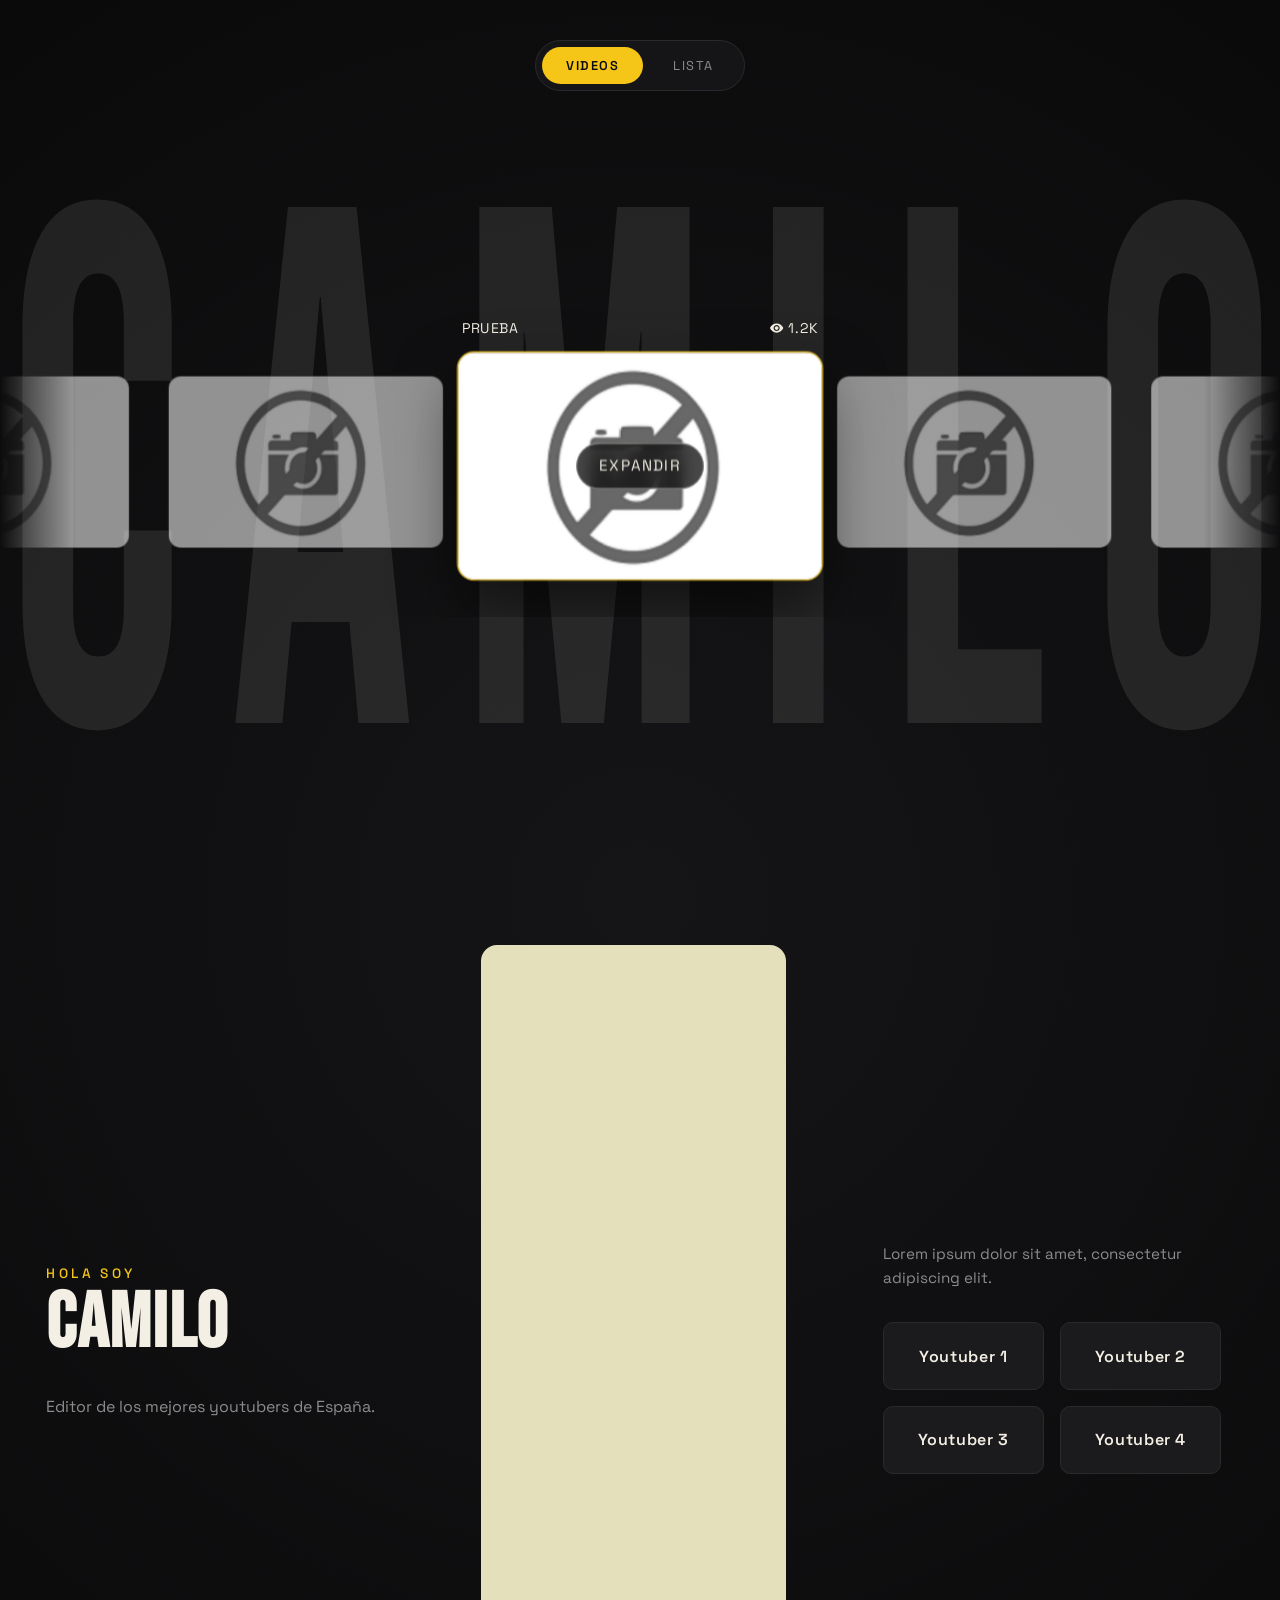
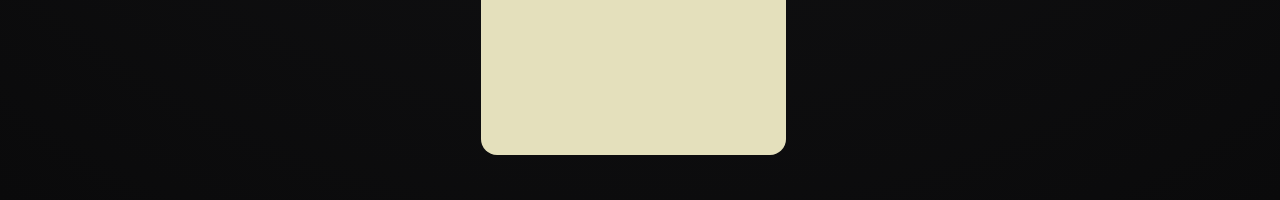
==== commit 8f0febdf: "19-07-2026 V2" ====
--- a/index.html
+++ b/index.html
@@ -2,84 +2,1136 @@
 <html lang="es">
   <head>
     <meta charset="UTF-8" />
-    <meta name="viewport" content="width=device-width, initial-scale=1.0" />
-    <link rel="stylesheet" href="styles.css" />
-    <link
-      rel="stylesheet"
-      href="https://cdnjs.cloudflare.com/ajax/libs/font-awesome/6.7.2/css/all.min.css"
-    />
-    <title>Portfolio</title>
+    <title>Sección Trabajo — Videos / Lista</title>
+    <style>
+      @import url("https://fonts.googleapis.com/css2?family=Bebas+Neue&family=Space+Grotesk:wght=400;500;600&display=swap");
+      :root {
+        --black: #0a0a0b;
+        --black-soft: #151517;
+        --black-card: #1b1b1d;
+        --yellow: #f5c518;
+        --yellow-dim: #c9a312;
+        --cream: #f3efe4;
+        --gray: #8c8c8f;
+        --gray-line: #2a2a2c;
+        --font-display: "Bebas Neue", sans-serif;
+        --font-body: "Space Grotesk", sans-serif;
+
+        /* SEPARACIÓN DE LAS LISTAS LATERALES */
+        --gap-lg: clamp(4rem, 12vw, 15rem);
+
+        /* ANCHO DEL CONTENEDOR VERTICAL */
+        --v-container-w: clamp(340px, 32vw, 480px);
+        /* ANCHO DE LAS TARJETAS VERTICALES */
+        --v-card-w: clamp(260px, 22vw, 360px);
+      }
+      * {
+        box-sizing: border-box;
+      }
+      html,
+      body {
+        margin: 0;
+        padding: 0;
+        min-height: 100vh;
+        width: 100vw;
+        overflow-x: hidden; /* Evita scroll horizontal, pero permite scroll vertical */
+        background: radial-gradient(
+          circle at 50% 50%,
+          var(--black-soft),
+          var(--black)
+        );
+        font-family: var(--font-body);
+        position: relative;
+      }
+      h1,
+      h2,
+      h3 {
+        font-family: var(--font-display);
+        letter-spacing: 0.02em;
+        margin: 0;
+        color: var(--cream);
+      }
+      ul {
+        list-style: none;
+        margin: 0;
+        padding: 0;
+      }
+      a,
+      button {
+        color: inherit;
+      }
+
+      /* ========================================================
+   INTRO ANIMADA / CENTRADO ABSOLUTO AJUSTADO
+   ======================================================== */
+      .intro-wallpaper-container {
+        position: fixed;
+        inset: 0;
+        width: 100vw;
+        height: 100vh;
+        display: flex;
+        align-items: center;
+        justify-content: center;
+        z-index: 1;
+        pointer-events: none;
+        overflow: hidden;
+      }
+
+      /* Capa de relámpagos ambientales */
+      .lightning-flash {
+        position: absolute;
+        inset: 0;
+        background: #fff;
+        opacity: 0;
+        z-index: 1;
+        pointer-events: none;
+        mix-blend-mode: color-dodge;
+        animation: storm-lightning 2.2s cubic-bezier(0.15, 0.85, 0.3, 1) 0.2s
+          forwards;
+      }
+
+      .intro-name {
+        position: relative;
+        z-index: 2;
+        font-family: var(--font-display);
+        color: var(--cream);
+        text-align: center;
+        white-space: nowrap;
+        text-transform: uppercase;
+        font-size: 24vw;
+        line-height: 0.85;
+        margin-top: 12vh;
+        will-change: transform, opacity;
+        animation:
+          intro-electricity 1.6s cubic-bezier(0.25, 1, 0.5, 1) 0.3s forwards,
+          transform-to-wallpaper 2.5s cubic-bezier(0.25, 1, 0.3, 1) 1.9s
+            forwards;
+        width: 66%;
+      }
+
+      /* Animación: Descarga de rayos ambientales */
+      @keyframes storm-lightning {
+        0%,
+        11%,
+        15%,
+        45%,
+        49%,
+        100% {
+          opacity: 0;
+        }
+        12% {
+          opacity: 0.9;
+          background: radial-gradient(
+            circle,
+            #ffffff 10%,
+            #7dbbff 70%,
+            transparent 100%
+          );
+        }
+        14% {
+          opacity: 0.3;
+        }
+        16% {
+          opacity: 0.95;
+          background: radial-gradient(
+            circle,
+            #ffffff 20%,
+            #a4ceff 80%,
+            transparent 100%
+          );
+        }
+        46% {
+          opacity: 0.8;
+          background: radial-gradient(
+            circle,
+            #ffffff 10%,
+            #f5c518 60%,
+            transparent 100%
+          );
+        }
+        48% {
+          opacity: 0.2;
+        }
+      }
+
+      /* Animación: Sobrecarga eléctrica en las letras sin saltos 3D */
+      @keyframes intro-electricity {
+        0% {
+          opacity: 0;
+          transform: scale(0.85);
+          text-shadow: 0 0 50px rgba(245, 197, 24, 0.8);
+        }
+        11% {
+          opacity: 0.1;
+          text-shadow: none;
+        }
+        12% {
+          opacity: 1;
+          text-shadow:
+            0 0 10px #fff,
+            0 0 30px #00a2ff,
+            0 0 60px #00a2ff;
+        }
+        14% {
+          text-shadow:
+            0 0 5px #fff,
+            0 0 15px #00a2ff;
+        }
+        16% {
+          text-shadow:
+            0 0 20px #fff,
+            0 0 40px #f5c518,
+            0 0 80px #f5c518;
+        }
+        25% {
+          opacity: 1;
+          transform: scale(1);
+          text-shadow: 0 0 15px rgba(255, 255, 255, 0.4);
+        }
+        45% {
+          text-shadow: 0 0 10px rgba(255, 255, 255, 0.4);
+        }
+        46% {
+          text-shadow:
+            0 0 20px #fff,
+            0 0 50px #f5c518;
+        }
+        48% {
+          text-shadow: none;
+        }
+        100% {
+          opacity: 1;
+          transform: scale(1);
+          text-shadow: 0 0 15px rgba(243, 239, 228, 0.15);
+        }
+      }
+
+      /* Animación: Transición de zoom */
+      @keyframes transform-to-wallpaper {
+        0% {
+          opacity: 1;
+          transform: scale(1);
+          letter-spacing: 0.05em;
+        }
+        100% {
+          opacity: 0.1;
+          transform: scaleX(1.5) scaleY(2.4);
+          letter-spacing: 0.1em;
+          text-shadow: none;
+        }
+      }
+
+      /* ========================================================
+   SECTION - TRABAJO (Diseño con Centrado Absoluto del Carrusel)
+   ======================================================== */
+      .trabajo {
+        position: relative;
+        height: 100vh;
+        width: 100vw;
+        z-index: 2;
+        overflow: hidden;
+        display: flex;
+        align-items: center;
+        justify-content: center;
+      }
+
+      /* --- Toggle superior (Sin left especificado) --- */
+      .trabajo-toggle {
+        position: absolute;
+        top: 40px;
+        display: flex;
+        gap: 6px;
+        padding: 6px;
+        border: 1px solid var(--gray-line);
+        border-radius: 999px;
+        background: var(--black-soft);
+        z-index: 10;
+
+        opacity: 0;
+        transform: translateY(-10px);
+        animation: toggle-fade-in 1.2s cubic-bezier(0.16, 1, 0.3, 1) 2.6s
+          forwards;
+      }
+
+      @keyframes toggle-fade-in {
+        100% {
+          opacity: 1;
+          transform: translateY(0);
+        }
+      }
+
+      .toggle-btn {
+        font-family: var(--font-body);
+        font-size: 0.8rem;
+        letter-spacing: 0.12em;
+        text-transform: uppercase;
+        padding: 10px 24px;
+        border-radius: 999px;
+        border: none;
+        background: transparent;
+        color: var(--gray);
+        cursor: pointer;
+        transition:
+          background 0.25s ease,
+          color 0.25s ease;
+      }
+      .toggle-btn.active {
+        background: var(--yellow);
+        color: var(--black);
+        font-weight: 600;
+      }
+      .toggle-btn:hover:not(.active) {
+        color: var(--cream);
+      }
+      .toggle-btn:focus-visible {
+        outline: 2px solid var(--yellow);
+        outline-offset: 3px;
+      }
+
+      /* --- Contenedor de vistas (Entrada de carrete físico: derecha a izquierda, sin fade) --- */
+      .view-stage {
+        width: 100%;
+        height: 100%;
+        max-width: 1690px;
+        position: relative;
+        perspective: 1400px;
+        display: flex;
+        align-items: center;
+        justify-content: center;
+
+        /* Empieza completamente fuera de pantalla (derecha) Y con opacity:0.
+   Así queda garantizado que no se pueda ver nada del carrusel en ningún
+   momento antes de que arranque su propia animación (que se dispara justo
+   cuando termina el zoom del nombre, vía el delay de abajo). En cuanto la
+   animación arranca, pasa a opacity:1 de golpe (ya en movimiento) y se
+   desliza hasta el centro. */
+        opacity: 0;
+        transform: translateX(100vw);
+        will-change: transform, opacity;
+        animation: carousel-slide-in 2.4s cubic-bezier(0.1, 0.85, 0.25, 1) 2.2s
+          forwards;
+      }
+
+      @keyframes carousel-slide-in {
+        0% {
+          opacity: 1;
+          transform: translateX(100vw);
+        }
+        100% {
+          opacity: 1;
+          transform: translateX(
+            0
+          ); /* Se desliza hasta su posición centrada de forma gradual */
+        }
+      }
+
+      .view {
+        position: absolute;
+        inset: 0;
+        display: flex;
+        align-items: center;
+        justify-content: center;
+        transition:
+          opacity 0.65s cubic-bezier(0.65, 0, 0.35, 1),
+          transform 0.65s cubic-bezier(0.65, 0, 0.35, 1);
+        will-change: opacity, transform;
+        backface-visibility: hidden;
+      }
+      .view-lista {
+        gap: var(--gap-lg);
+      }
+
+      .trabajo[data-view="videos"] .view-videos {
+        opacity: 1;
+        transform: none;
+        pointer-events: auto;
+        z-index: 2;
+      }
+      .trabajo[data-view="videos"] .view-lista {
+        opacity: 0;
+        transform: scaleX(0.3) rotateY(8deg);
+        pointer-events: none;
+        z-index: 1;
+      }
+      .trabajo[data-view="lista"] .view-lista {
+        opacity: 1;
+        transform: none;
+        pointer-events: auto;
+        z-index: 2;
+      }
+      .trabajo[data-view="lista"] .view-videos {
+        opacity: 0;
+        transform: scaleX(0.3) rotateY(-8deg);
+        pointer-events: none;
+        z-index: 1;
+      }
+
+      /* --- Vista VIDEOS: carrusel centrado --- */
+      .h-carousel {
+        width: 100%;
+        padding: 60px 0;
+        display: flex;
+        align-items: center;
+        /* Base tal cual: SIN overflow:hidden y SIN mask-image.
+   Así, durante toda la animación de carrete se ve el carrusel completo,
+   sin recortar ni cortar ninguna tarjeta. */
+      }
+
+      .h-carousel.reel-done {
+        /* El overflow se activa al instante; el mask-image (la sombra) lo controla
+   el JS con un fade manual (ver initReelShadow) para que aparezca poco a
+   poco en vez de de golpe. */
+        overflow: hidden;
+      }
+      .h-track {
+        display: flex;
+        align-items: center;
+        gap: 14px;
+        width: max-content;
+        will-change: transform;
+        backface-visibility: hidden;
+        transform: translateX(0);
+      }
+
+      /* --- CONTENEDOR DE TARJETA EXTERNA --- */
+      .h-card-wrapper {
+        display: flex;
+        flex-direction: column;
+        gap: 12px;
+        flex-shrink: 0;
+        transition:
+          transform 0.7s cubic-bezier(0.34, 1.56, 0.64, 1),
+          opacity 0.4s ease;
+        transform: scale(0.92);
+        opacity: 0.55;
+      }
+
+      /* --- Metadatos Superiores Externos --- */
+      .h-card-meta {
+        display: flex;
+        justify-content: space-between;
+        align-items: center;
+        padding: 0 4px;
+        font-family: var(--font-body);
+        color: var(--cream);
+        font-size: 0.72rem;
+        letter-spacing: 0.05em;
+        text-transform: uppercase;
+        opacity: 0;
+        transform: translateY(5px);
+        transition:
+          opacity 0.35s cubic-bezier(0.25, 1, 0.5, 1),
+          transform 0.35s cubic-bezier(0.25, 1, 0.5, 1);
+      }
+      .h-card-views {
+        display: flex;
+        align-items: center;
+        gap: 4px;
+      }
+      .h-card-views svg {
+        width: 12px;
+        height: 12px;
+        fill: currentColor;
+      }
+
+      .h-card-wrapper:hover .h-card-meta {
+        opacity: 1;
+        transform: translateY(0);
+      }
+      .h-card-wrapper.is-selected .h-card-meta {
+        opacity: 1;
+        transform: translateY(0);
+      }
+
+      /* --- El Recuadro del Video / Tarjeta --- */
+      .h-item {
+        position: relative;
+        width: min(30vw, 300px);
+        aspect-ratio: 16 / 10;
+        border-radius: 14px;
+        overflow: hidden;
+        border: 1px solid var(--gray-line);
+        cursor: pointer;
+        filter: grayscale(35%);
+        transition:
+          filter 0.4s ease,
+          border-color 0.4s ease,
+          box-shadow 0.4s ease;
+      }
+      .h-item video {
+        width: 100%;
+        height: 100%;
+        object-fit: cover;
+        display: block;
+      }
+      .h-thumb {
+        position: absolute;
+        inset: 0;
+        width: 100%;
+        height: 100%;
+        object-fit: cover;
+        display: block;
+        opacity: 1;
+        transition: opacity 0.35s ease;
+        pointer-events: none;
+      }
+      .h-item.is-playing .h-thumb {
+        opacity: 0;
+      }
+
+      .h-card-wrapper.is-selected {
+        opacity: 1;
+        transform: scale(1.22);
+        z-index: 4;
+      }
+      .h-card-wrapper.is-selected .h-item {
+        filter: grayscale(0);
+        border-color: var(--yellow);
+        box-shadow: 0 25px 50px rgba(0, 0, 0, 0.55);
+      }
+
+      /* SEPARACIÓN INTELIGENTE CON GPU */
+      .h-card-wrapper:has(~ .h-card-wrapper.is-selected) {
+        transform: scale(0.92) translateX(-22px);
+      }
+      .h-card-wrapper.is-selected ~ .h-card-wrapper {
+        transform: scale(0.92) translateX(22px);
+      }
+
+      /* EFFECT RIPPLE
+   Optimización: se anima transform:scale (solo compositor) en vez de
+   width/height (que obligaría a recalcular layout en cada frame). El
+   tamaño final se fija ya en la propia regla (320px) y se "esconde"
+   con scale(0), así el resultado visual es idéntico pero mucho más fluido. */
+      .ripple-drop {
+        position: absolute;
+        width: 448px;
+        height: 448px;
+        border-radius: 50%;
+        background: rgba(245, 197, 24, 0.35);
+        transform: translate(-50%, -50%) scale(0);
+        opacity: 0.9;
+        pointer-events: none;
+        z-index: 10;
+        animation: ripple-water 0.75s cubic-bezier(0.1, 0.8, 0.3, 1) forwards;
+      }
+      @keyframes ripple-water {
+        0% {
+          transform: translate(-50%, -50%) scale(0);
+          opacity: 0.9;
+          box-shadow:
+            0 0 0 0px rgba(245, 197, 24, 0.4),
+            inset 0 0 15px rgba(255, 255, 255, 0.4);
+        }
+        100% {
+          transform: translate(-50%, -50%) scale(1);
+          opacity: 0;
+          box-shadow:
+            0 0 0 30px rgba(245, 197, 24, 0),
+            inset 0 0 30px rgba(255, 255, 255, 0);
+        }
+      }
+
+      /* Botones Expandir */
+      .h-expand,
+      .v-expand {
+        position: absolute;
+        top: 50%;
+        left: 50%;
+        transform: translate(-50%, -50%) scale(0.7);
+        display: flex;
+        align-items: center;
+        gap: 8px;
+        padding: 10px 18px;
+        border-radius: 999px;
+        border: 1px solid rgba(243, 239, 228, 0.4);
+        background: rgba(10, 10, 11, 0.75);
+        backdrop-filter: blur(6px);
+        color: var(--cream);
+        font-family: var(--font-body);
+        font-size: 0.78rem;
+        letter-spacing: 0.1em;
+        text-transform: uppercase;
+        cursor: pointer;
+        opacity: 0;
+        pointer-events: none;
+        transition:
+          opacity 0.3s ease,
+          transform 0.3s ease,
+          background 0.25s ease,
+          border-color 0.25s ease;
+        z-index: 5;
+      }
+      .h-card-wrapper.is-selected .h-expand,
+      .v-item.active .v-expand {
+        opacity: 1;
+        pointer-events: auto;
+        transform: translate(-50%, -50%) scale(1);
+      }
+      .h-expand:hover,
+      .v-expand:hover {
+        background: var(--yellow);
+        border-color: var(--yellow);
+        color: var(--black);
+      }
+
+      /* --- Vista LISTA --- */
+      .side-list {
+        display: flex;
+        flex-direction: column;
+        justify-content: center;
+        gap: 2px;
+        width: 230px;
+        z-index: 5;
+      }
+      .side-left {
+        align-items: flex-end;
+        text-align: right;
+      }
+      .side-right {
+        align-items: flex-start;
+        text-align: left;
+      }
+      .side-list li {
+        display: flex;
+        align-items: baseline;
+        gap: 8px;
+        font-family: var(--font-display);
+        font-size: 1.4rem;
+        color: var(--gray);
+        opacity: 0.4;
+        padding: 10px 6px;
+        cursor: pointer;
+        transition:
+          color 0.3s ease,
+          opacity 0.3s ease,
+          transform 0.3s ease;
+      }
+      .side-left li {
+        transform-origin: right center;
+        justify-content: flex-end;
+      }
+      .side-right li {
+        transform-origin: left center;
+        justify-content: flex-start;
+      }
+      .side-list li:hover:not(.active) {
+        color: var(--cream);
+        opacity: 0.65;
+      }
+      .side-list li.active {
+        color: var(--yellow);
+        opacity: 1;
+        transform: scale(1.08);
+      }
+      .side-views {
+        display: inline-flex;
+        align-items: center;
+        gap: 4px;
+        font-family: var(--font-body);
+        font-size: 0.74rem;
+        letter-spacing: 0.04em;
+        text-transform: none;
+        color: inherit;
+        opacity: 0.8;
+      }
+      .side-views svg {
+        width: 12px;
+        height: 12px;
+        fill: currentColor;
+      }
+
+      /* CONTENEDOR VERTICAL */
+      .v-carousel {
+        position: relative;
+        width: var(--v-container-w);
+        height: min(68vh, 700px);
+        overflow: hidden;
+        -webkit-mask-image: linear-gradient(
+          180deg,
+          transparent,
+          #000 8%,
+          #000 92%,
+          transparent
+        );
+        mask-image: linear-gradient(
+          180deg,
+          transparent,
+          #000 8%,
+          #000 92%,
+          transparent
+        );
+        z-index: 4;
+      }
+      .v-track {
+        display: flex;
+        flex-direction: column;
+        align-items: center;
+        gap: 22px;
+        width: 100%;
+        will-change: transform;
+        backface-visibility: hidden;
+        transform: translateY(0);
+      }
+      /* TARJETAS VERTICALES */
+      .v-item {
+        position: relative;
+        width: var(--v-card-w);
+        aspect-ratio: 16 / 10;
+        border-radius: 14px;
+        overflow: hidden;
+        border: 2px solid var(--gray-line);
+        background: var(--black-card);
+        cursor: pointer;
+        flex-shrink: 0;
+        opacity: 0.5;
+        transform: scale(0.9);
+        transition:
+          border-color 0.35s ease,
+          transform 0.5s cubic-bezier(0.34, 1.56, 0.64, 1),
+          opacity 0.35s ease,
+          box-shadow 0.35s ease;
+      }
+      .v-item video {
+        width: 100%;
+        height: 100%;
+        object-fit: cover;
+        display: block;
+      }
+      .v-thumb {
+        position: absolute;
+        inset: 0;
+        width: 100%;
+        height: 100%;
+        object-fit: cover;
+        display: block;
+        opacity: 1;
+        transition: opacity 0.35s ease;
+        pointer-events: none;
+      }
+      .v-item.is-playing .v-thumb {
+        opacity: 0;
+      }
+      .v-item.active {
+        opacity: 1;
+        border-color: var(--yellow);
+        transform: scale(1.06);
+        box-shadow: 0 20px 40px rgba(0, 0, 0, 0.65);
+      }
+
+      /* ========================================================
+   MODAL DE VIDEO A PANTALLA COMPLETA
+   ======================================================== */
+      .video-modal {
+        position: fixed;
+        inset: 0;
+        background: var(--black);
+        display: flex;
+        align-items: center;
+        justify-content: center;
+        z-index: 2000;
+        opacity: 0;
+        pointer-events: none;
+        transition: opacity 0.9s cubic-bezier(0.25, 1, 0.5, 1);
+      }
+      .video-modal.open {
+        opacity: 1;
+        pointer-events: auto;
+        transition: opacity 1.2s cubic-bezier(0.16, 1, 0.3, 1);
+      }
+      .video-modal video {
+        width: 100vw;
+        height: 100vh;
+        object-fit: cover;
+        transform: scale(0.85);
+        transition: transform 0.9s cubic-bezier(0.25, 1, 0.5, 1);
+        cursor: pointer;
+      }
+      .video-modal.open video {
+        transform: scale(1);
+        transition: transform 1.2s cubic-bezier(0.16, 1, 0.3, 1);
+      }
+
+      .modal-header {
+        position: absolute;
+        top: 0;
+        left: 0;
+        width: 100%;
+        display: grid;
+        grid-template-columns: 1fr auto 1fr;
+        align-items: center;
+        padding: 24px 32px;
+        z-index: 10;
+        background: linear-gradient(
+          180deg,
+          rgba(10, 10, 11, 0.85) 0%,
+          rgba(10, 10, 11, 0) 100%
+        );
+        pointer-events: none;
+        opacity: 0;
+        transform: translateY(-10px);
+        transition:
+          opacity 0.8s cubic-bezier(0.25, 1, 0.5, 1),
+          transform 0.8s cubic-bezier(0.25, 1, 0.5, 1);
+      }
+      .video-modal.open .modal-header {
+        pointer-events: auto;
+        opacity: 1;
+        transform: translateY(0);
+        transition-delay: 0.3s;
+      }
+
+      .modal-info-wrapper {
+        justify-self: start;
+        position: relative;
+        display: flex;
+        align-items: center;
+        height: 44px;
+        max-width: 44px;
+        background: rgba(10, 10, 11, 0.55);
+        backdrop-filter: blur(8px);
+        border: 1px solid rgba(243, 239, 228, 0.2);
+        border-radius: 999px;
+        overflow: hidden;
+        cursor: pointer;
+        transition:
+          max-width 0.5s cubic-bezier(0.25, 1, 0.5, 1),
+          border-color 0.25s ease;
+      }
+      .modal-info-wrapper:hover {
+        max-width: 320px;
+        border-color: var(--yellow);
+      }
+      .modal-info-btn {
+        display: flex;
+        align-items: center;
+        justify-content: center;
+        width: 42px;
+        height: 42px;
+        flex-shrink: 0;
+        border-radius: 50%;
+        border: none;
+        background: transparent;
+        color: var(--cream);
+        cursor: pointer;
+        transition: color 0.25s ease;
+      }
+      .modal-info-btn svg {
+        width: 22px;
+        height: 22px;
+        fill: currentColor;
+      }
+      .modal-info-wrapper:hover .modal-info-btn {
+        color: var(--yellow);
+      }
+      .modal-info-banner {
+        white-space: nowrap;
+        font-family: var(--font-body);
+        font-size: 0.78rem;
+        letter-spacing: 0.05em;
+        color: var(--cream);
+        text-decoration: none;
+        padding-right: 20px;
+        opacity: 0;
+        transform: translateX(-10px);
+        transition:
+          opacity 0.4s cubic-bezier(0.25, 1, 0.5, 1),
+          transform 0.4s cubic-bezier(0.25, 1, 0.5, 1);
+      }
+      .modal-info-wrapper:hover .modal-info-banner {
+        opacity: 1;
+        transform: translateX(0);
+        transition-delay: 0.1s;
+      }
+
+      .modal-title {
+        grid-column: 2;
+        text-align: center;
+        font-family: var(--font-display);
+        font-size: 2.2rem;
+        color: var(--cream);
+        letter-spacing: 0.04em;
+        text-shadow: 0 4px 10px rgba(0, 0, 0, 0.5);
+      }
+
+      .modal-close {
+        grid-column: 3;
+        justify-self: end;
+        background: rgba(10, 10, 11, 0.55);
+        backdrop-filter: blur(8px);
+        border: 1px solid rgba(243, 239, 228, 0.2);
+        color: var(--cream);
+        font-size: 1.3rem;
+        width: 44px;
+        height: 44px;
+        border-radius: 50%;
+        cursor: pointer;
+        display: flex;
+        align-items: center;
+        justify-content: center;
+        transition: all 0.25s ease;
+      }
+      .modal-close:hover {
+        border-color: var(--yellow);
+        color: var(--yellow);
+        background: rgba(245, 197, 24, 0.1);
+      }
+
+      .modal-play-pause {
+        position: absolute;
+        top: 50%;
+        left: 50%;
+        transform: translate(-50%, -50%) scale(0.9);
+        width: 80px;
+        height: 80px;
+        border-radius: 50%;
+        background: rgba(10, 10, 11, 0.65);
+        backdrop-filter: blur(8px);
+        border: 2px solid rgba(243, 239, 228, 0.25);
+        color: var(--yellow);
+        display: flex;
+        align-items: center;
+        justify-content: center;
+        cursor: pointer;
+        z-index: 15;
+        opacity: 0;
+        pointer-events: none;
+        transition:
+          opacity 0.4s cubic-bezier(0.25, 1, 0.5, 1),
+          transform 0.4s cubic-bezier(0.175, 0.885, 0.32, 1.275),
+          background 0.25s ease,
+          border-color 0.25s ease;
+      }
+      .modal-play-pause svg {
+        width: 32px;
+        height: 32px;
+        fill: currentColor;
+      }
+      .modal-play-pause:hover {
+        background: rgba(245, 197, 24, 0.15);
+        border-color: var(--yellow);
+        transform: translate(-50%, -50%) scale(1.05);
+      }
+
+      .modal-play-pause .icon-pause {
+        display: none;
+      }
+      .modal-play-pause.is-playing .icon-play {
+        display: none;
+      }
+      .modal-play-pause.is-playing .icon-pause {
+        display: block;
+      }
+      .modal-play-pause.visible {
+        opacity: 1;
+        pointer-events: auto;
+        transform: translate(-50%, -50%) scale(1);
+      }
+      .modal-play-pause.flash {
+        animation: play-flash 0.75s cubic-bezier(0.25, 1, 0.5, 1) forwards;
+      }
+      @keyframes play-flash {
+        0% {
+          opacity: 1;
+          transform: translate(-50%, -50%) scale(1);
+        }
+        100% {
+          opacity: 0;
+          transform: translate(-50%, -50%) scale(1.3);
+        }
+      }
+
+      .modal-watermark {
+        position: absolute;
+        bottom: 34px;
+        left: 50%;
+        transform: translateX(-50%);
+        font-family: var(--font-body);
+        font-size: 0.78rem;
+        letter-spacing: 0.18em;
+        text-transform: uppercase;
+        color: var(--gray);
+        pointer-events: none;
+        z-index: 10;
+        display: flex;
+        align-items: baseline;
+        gap: 10px;
+        opacity: 0;
+        transition: opacity 1.2s cubic-bezier(0.16, 1, 0.3, 1) 0.8s;
+      }
+      .modal-watermark span {
+        font-family: var(--font-display);
+        font-size: 1.9rem;
+        letter-spacing: 0.04em;
+        text-transform: none;
+        color: var(--cream);
+      }
+      .video-modal.open .modal-watermark {
+        opacity: 1;
+      }
+
+      @media (max-width: 1024px) {
+        :root {
+          --gap-lg: clamp(2rem, 6vw, 4rem);
+        }
+      }
+      @media (max-width: 860px) {
+        :root {
+          --v-container-w: 240px;
+          --v-card-w: 180px;
+          --gap-lg: 20px;
+        }
+        .trabajo-toggle {
+          top: 20px;
+        }
+        .side-list {
+          width: 110px;
+        }
+        .side-list li {
+          font-size: 1rem;
+          padding: 7px 2px;
+        }
+        .v-carousel {
+          height: min(58vh, 520px);
+        }
+        .modal-title {
+          font-size: 1.5rem;
+        }
+        .modal-header {
+          padding: 16px 20px;
+        }
+        .modal-play-pause {
+          width: 64px;
+          height: 64px;
+        }
+        .modal-play-pause svg {
+          width: 24px;
+          height: 24px;
+        }
+      }
+      @media (max-width: 560px) {
+        .side-list {
+          display: none;
+        }
+      }
+
+      /* ========================================================
+   SECTION - DESCRIPCIÓN (3 columnas)
+   ======================================================== */
+      .descripcion {
+        position: relative;
+        z-index: 2;
+        height: 100vh;
+        width: 99%;
+        margin: 0 auto;
+        display: grid;
+        grid-template-columns: 33% 33% 33%;
+        gap: 0;
+        padding: 0;
+        background: transparent; /* deja ver el wallpaper de CAMILO detrás */
+      }
+
+      .descripcion-col {
+        position: relative;
+        z-index: 2;
+        height: 100%;
+        display: flex;
+        flex-direction: column;
+        justify-content: center;
+        padding: 0 2.5rem;
+      }
+
+      /* --- Columna 1: presentación --- */
+      .descripcion-intro h3 {
+        font-family: var(--font-body);
+        text-transform: uppercase;
+        letter-spacing: 0.25em;
+        font-size: 0.85rem;
+        font-weight: 500;
+        color: var(--yellow);
+        margin-bottom: 0.6rem;
+      }
+      .descripcion-intro h1 {
+        font-family: var(--font-display);
+        font-size: clamp(3rem, 6vw, 6rem);
+        line-height: 0.88;
+        color: var(--cream);
+        text-transform: uppercase;
+        letter-spacing: 0.02em;
+        margin-bottom: 1.2rem;
+      }
+      .descripcion-intro p {
+        font-family: var(--font-body);
+        font-size: 1rem;
+        line-height: 1.6;
+        color: var(--gray);
+        max-width: 380px;
+      }
+
+      /* --- Columna 2: foto de perfil (placeholder) --- */
+      .descripcion-col-foto {
+        align-items: center;
+      }
+      .foto-placeholder {
+        height: 90%;
+        width: 90%;
+        background: #e4e0bc; /* recuadro rojo temporal */
+        border-radius: 16px;
+      }
+
+      /* --- Columna 3: descripción breve + fichas youtubers --- */
+      .descripcion-texto {
+        font-family: var(--font-body);
+        font-size: 0.95rem;
+        line-height: 1.6;
+        color: var(--gray);
+        margin-bottom: 2rem;
+      }
+      .youtuber-grid {
+        display: grid;
+        grid-template-columns: repeat(2, 1fr);
+        gap: 1rem;
+      }
+      .youtuber-card {
+        background: var(--black-card);
+        border: 1px solid var(--gray-line);
+        border-radius: 10px;
+        padding: 1.4rem 1rem;
+        text-align: center;
+        font-family: var(--font-body);
+        font-weight: 600;
+        letter-spacing: 0.04em;
+        color: var(--cream);
+        transition:
+          border-color 0.25s ease,
+          color 0.25s ease;
+      }
+      .youtuber-card:hover {
+        border-color: var(--yellow);
+        color: var(--yellow);
+      }
+
+      @media (max-width: 900px) {
+        .descripcion {
+          height: auto;
+          width: 100%;
+          grid-template-columns: 1fr;
+          gap: 2.5rem;
+          text-align: center;
+          padding: 4rem 8vw;
+        }
+        .descripcion-col {
+          height: auto;
+          align-items: center;
+        }
+        .descripcion-intro p {
+          margin: 0 auto;
+        }
+      }
+    </style>
   </head>
-
   <body>
-    <!-- Botón menú (flecha lateral) -->
-    <button
-      id="menuBtn"
-      class="menu-btn"
-      aria-label="Abrir menú"
-      aria-expanded="false"
-    >
-      <span class="menu-arrow">&#8250;</span>
-    </button>
-
-    <!-- Menú lateral -->
-    <nav id="sidebar" class="sidebar">
-      <div class="sidebar-header">
-        <span class="sidebar-logo">Camilo</span>
-      </div>
-      <div class="sprocket-row">
-        <span></span><span></span><span></span><span></span><span></span
-        ><span></span>
-      </div>
-      <ul class="sidebar-links">
-        <li><a href="#trabajo" class="nav-link" data-index="01">Trabajo</a></li>
-        <li>
-          <a href="#descripcion" class="nav-link" data-index="02"
-            >Descripción</a
-          >
-        </li>
-        <li>
-          <a href="#contacto" class="nav-link" data-index="03">Contáctame</a>
-        </li>
-      </ul>
-      <div class="sidebar-footer">
-        <div class="sidebar-social">
-          <a
-            href="https://instagram.com/tu_usuario"
-            target="_blank"
-            aria-label="Instagram"
-          >
-            <i class="fa-brands fa-instagram"></i>
-          </a>
-
-          <a
-            href="https://facebook.com/tu_pagina"
-            target="_blank"
-            aria-label="X"
-          >
-            <i class="fa-brands fa-x-twitter"></i>
-          </a>
-
-          <a
-            href="https://wa.me/34123456789"
-            target="_blank"
-            aria-label="WhatsApp"
-          >
-            <i class="fa-brands fa-whatsapp"></i>
-          </a>
-
-          <a
-            href="https://instagram.com/tu_usuario"
-            target="_blank"
-            aria-label="Gmail"
-          >
-            <i class="fa-solid fa-envelope"></i>
-          </a>
-        </div>
-      </div>
-    </nav>
-
-    <!-- PRINCIPAL -->
+    <!-- CAPA DE INTRO CON ZOOM DE CENTRADO ABSOLUTO AJUSTADO -->
     <div class="intro-wallpaper-container">
       <div class="lightning-flash"></div>
       <div class="intro-name">Camilo</div>
@@ -124,6 +1176,31 @@
       </div>
     </section>
 
+    <section id="descripcion" class="descripcion">
+      <!-- Contenido Descripción -->
+      <div class="descripcion-col descripcion-intro">
+        <h3>Hola soy</h3>
+        <h1>Camilo</h1>
+        <p>Editor de los mejores youtubers de España.</p>
+      </div>
+
+      <div class="descripcion-col descripcion-col-foto">
+        <div class="foto-placeholder"></div>
+      </div>
+
+      <div class="descripcion-col descripcion-col-info">
+        <p class="descripcion-texto">
+          Lorem ipsum dolor sit amet, consectetur adipiscing elit.
+        </p>
+        <div class="youtuber-grid">
+          <div class="youtuber-card">Youtuber 1</div>
+          <div class="youtuber-card">Youtuber 2</div>
+          <div class="youtuber-card">Youtuber 3</div>
+          <div class="youtuber-card">Youtuber 4</div>
+        </div>
+      </div>
+    </section>
+
     <div class="video-modal" id="videoModal" aria-hidden="true">
       <div class="modal-header">
         <div class="modal-info-wrapper">
@@ -168,108 +1245,601 @@
       <div class="modal-watermark">Editado por <span>Camilo</span></div>
     </div>
 
-    <!-- Contenido Descripción -->
-    <section id="descripcion" class="descripcion-section">
-      <div class="descripcion-container">
-        <div class="descripcion-img">
-          <img
-            src="https://images.unsplash.com/photo-1500648767791-00dcc994a43e?w=800"
-            alt="Perfil"
-          />
-        </div>
-
-        <div class="descripcion-texto">
-          <h2>Sobre mí</h2>
-          <p>
-            Lorem ipsum dolor sit amet, consectetur adipiscing elit. Sed do
-            eiusmod tempor incididunt ut labore et dolore magna aliqua. Ut enim
-            ad minim veniam, quis nostrud exercitation ullamco laboris nisi ut
-            aliquip ex ea commodo consequat.
-          </p>
-
-          <p>
-            Duis aute irure dolor in reprehenderit in voluptate velit esse
-            cillum dolore eu fugiat nulla pariatur. Excepteur sint occaecat
-            cupidatat non proident, sunt in culpa qui officia deserunt mollit
-            anim id est laborum.
-          </p>
-        </div>
-      </div>
-      <div class="carousel-wrapper">
-        <div class="carousel-track">
-          <div class="carousel-item">
-            <img
-              src="https://images.unsplash.com/photo-1524504388940-b1c1722653e1?w=400"
-              alt=""
-            />
-            <p>Nombre 1</p>
-          </div>
-
-          <div class="carousel-item">
-            <img
-              src="https://images.unsplash.com/photo-1529626455594-4ff0802cfb7e?w=400"
-              alt=""
-            />
-            <p>Nombre 2</p>
-          </div>
-
-          <div class="carousel-item">
-            <img
-              src="https://images.unsplash.com/photo-1544005313-94ddf0286df2?w=400"
-              alt=""
-            />
-            <p>Nombre 3</p>
-          </div>
-
-          <div class="carousel-item">
-            <img
-              src="https://images.unsplash.com/photo-1502767089025-6572583495b4?w=400"
-              alt=""
-            />
-            <p>Nombre 4</p>
-          </div>
-
-          <!-- repetimos para efecto infinito -->
-          <div class="carousel-item">
-            <img
-              src="https://images.unsplash.com/photo-1524504388940-b1c1722653e1?w=400"
-              alt=""
-            />
-            <p>Nombre 1</p>
-          </div>
-
-          <div class="carousel-item">
-            <img
-              src="https://images.unsplash.com/photo-1529626455594-4ff0802cfb7e?w=400"
-              alt=""
-            />
-            <p>Nombre 2</p>
-          </div>
-
-          <div class="carousel-item">
-            <img
-              src="https://images.unsplash.com/photo-1544005313-94ddf0286df2?w=400"
-              alt=""
-            />
-            <p>Nombre 3</p>
-          </div>
-
-          <div class="carousel-item">
-            <img
-              src="https://images.unsplash.com/photo-1502767089025-6572583495b4?w=400"
-              alt=""
-            />
-            <p>Nombre 4</p>
-          </div>
-        </div>
-      </div>
-    </section>
-
-    <section
-      id="contacto"
-      style="min-height: 100vh; background: green"
-    ></section>
-
-    <script src="script.js"></script>
+    <script>
+      (function () {
+        // --- Reactivar recorte + sombra del carrusel al terminar la animación de carrete ---
+        // Mientras .view-stage hace el "carousel-slide-in" el carrusel se ve completo
+        // (sin overflow:hidden ni mask-image). En cuanto esa animación termina:
+        //   1) se añade .reel-done a .h-carousel -> reactiva overflow:hidden al instante.
+        //   2) se anima a mano (requestAnimationFrame) el MISMO mask-image original,
+        //      yendo de "sin sombra" a la sombra real, con un ease-out, porque
+        //      transicionar mask-image por CSS no se interpola de forma fiable
+        //      entre navegadores (por eso antes aparecía de golpe).
+        (function initReelShadow() {
+          const viewStage = document.querySelector(".view-stage");
+          const hCarouselEl = document.querySelector(".h-carousel");
+          if (!viewStage || !hCarouselEl) return;
+
+          const ORIGINAL_MASK =
+            "linear-gradient(90deg, transparent, #000 6%, #000 94%, transparent)";
+
+          function fadeInShadow(el, duration = 900) {
+            el.style.willChange = "mask-image, -webkit-mask-image";
+            const start = performance.now();
+            function step(now) {
+              const t = Math.min(1, (now - start) / duration);
+              const eased = 1 - Math.pow(1 - t, 3); // ease-out cúbico
+              const edgeAlpha = 1 - eased; // 1 (sin sombra) -> 0 (sombra completa, igual que el original)
+              const gradient = `linear-gradient(90deg, rgba(0,0,0,${edgeAlpha}), #000 6%, #000 94%, rgba(0,0,0,${edgeAlpha}))`;
+              el.style.webkitMaskImage = gradient;
+              el.style.maskImage = gradient;
+              if (t < 1) {
+                requestAnimationFrame(step);
+              } else {
+                // Al terminar, fija EXACTAMENTE el degradado original (sin redondeos de alpha)
+                el.style.webkitMaskImage = ORIGINAL_MASK;
+                el.style.maskImage = ORIGINAL_MASK;
+                el.style.willChange = "auto"; // libera la capa GPU, ya no hace falta
+              }
+            }
+            requestAnimationFrame(step);
+          }
+
+          viewStage.addEventListener("animationend", (e) => {
+            if (e.animationName === "carousel-slide-in") {
+              viewStage.style.willChange = "auto"; // la animación de entrada ya terminó, liberar
+              hCarouselEl.classList.add("reel-done");
+              fadeInShadow(hCarouselEl, 900);
+              document.documentElement.style.overflowY = ""; // libera el scroll en cuanto aparece el carrusel horizontal
+              document.body.style.overflowY = "";
+            }
+          });
+        })();
+        const PROYECTOS = [
+          {
+            id: "v1",
+            titulo: "Nocturno",
+            subtitulo: "prueba",
+            visitas: "1.2k",
+            link: "https://vimeo.com/ejemplo1",
+          },
+          {
+            id: "v2",
+            titulo: "Aura",
+            subtitulo: "prueba",
+            visitas: "1.2k",
+            link: "https://vimeo.com/ejemplo2",
+          },
+          {
+            id: "v3",
+            titulo: "Ríos",
+            subtitulo: "prueba",
+            visitas: "1.2k",
+            link: "https://vimeo.com/ejemplo3",
+          },
+          {
+            id: "v4",
+            titulo: "Umbral",
+            subtitulo: "prueba",
+            visitas: "1.2k",
+            link: "https://vimeo.com/ejemplo4",
+          },
+          {
+            id: "v5",
+            titulo: "Eco",
+            subtitulo: "prueba",
+            visitas: "1.2k",
+            link: "https://vimeo.com/ejemplo5",
+          },
+          {
+            id: "v6",
+            titulo: "Deriva",
+            subtitulo: "prueba",
+            visitas: "1.2k",
+            link: "https://vimeo.com/ejemplo6",
+          },
+          {
+            id: "v7",
+            titulo: "Latido",
+            subtitulo: "prueba",
+            visitas: "1.2k",
+            link: "https://vimeo.com/ejemplo7",
+          },
+          {
+            id: "v8",
+            titulo: "Marea",
+            subtitulo: "prueba",
+            visitas: "1.2k",
+            link: "https://vimeo.com/ejemplo8",
+          },
+          {
+            id: "v9",
+            titulo: "Fuego",
+            subtitulo: "prueba",
+            visitas: "1.2k",
+            link: "https://vimeo.com/ejemplo9",
+          },
+          {
+            id: "v10",
+            titulo: "Vigilia",
+            subtitulo: "prueba",
+            visitas: "1.2k",
+            link: "https://vimeo.com/ejemplo10",
+          },
+        ].map((p) => ({
+          ...p,
+          src: "./videos/prueba.mp4",
+          poster: "./img/NoFotoTarjeta.png",
+        }));
+
+        const section = document.getElementById("trabajo");
+        const hTrack = document.getElementById("hTrack");
+        const vTrack = document.getElementById("vTrack");
+        const sideLeft = document.getElementById("sideLeft");
+        const sideRight = document.getElementById("sideRight");
+        const modal = document.getElementById("videoModal");
+        const modalVideo = document.getElementById("modalVideo");
+        const modalTitle = document.getElementById("modalTitle");
+        const modalClose = document.getElementById("modalClose");
+        const modalPlayPause = document.getElementById("modalPlayPause");
+
+        document.documentElement.style.overflowY = "hidden";
+        document.body.style.overflowY = "hidden";
+
+        // --- Construcción de vistas ---
+        function hItemHTML(p) {
+          return `
+<div class="h-card-wrapper" data-video="${p.id}">
+  <div class="h-card-meta">
+    <span class="h-card-name">${p.subtitulo}</span>
+    <span class="h-card-views">
+      <svg viewBox="0 0 24 24">
+        <path d="M12 4.5C7 4.5 2.73 7.61 1 12c1.73 4.39 6 7.5 11 7.5s9.27-3.11 11-7.5c-1.73-4.39-6-7.5-11-7.5zM12 17c-2.76 0-5-2.24-5-5s2.24-5 5-5 5 2.24 5 5-2.24 5-5 5zm0-8c-1.66 0-3 1.34-3 3s1.34 3 3 3 3-1.34 3-3-1.34-3-3-3z"/>
+      </svg>
+      ${p.visitas}
+    </span>
+  </div>
+  <div class="h-item">
+    <video muted playsinline preload="metadata" src="${p.src}"></video>
+    <img class="h-thumb" src="${p.poster}" alt="${p.titulo}" loading="lazy">
+    <button class="h-expand" type="button">Expandir</button>
+  </div>
+</div>`;
+        }
+
+        function vItemHTML(p) {
+          return `<div class="v-item" data-video="${p.id}">
+<video muted loop playsinline preload="metadata" src="${p.src}"></video>
+<img class="v-thumb" src="${p.poster}" alt="${p.titulo}" loading="lazy">
+<button class="v-expand" type="button">Expandir</button>
+</div>`;
+        }
+
+        function sideLiHTML(p) {
+          return `<li data-video="${p.id}">
+<span class="side-title">${p.titulo}</span>
+<span class="side-views">- ${p.visitas}
+<svg viewBox="0 0 24 24">
+<path d="M12 4.5C7 4.5 2.73 7.61 1 12c1.73 4.39 6 7.5 11 7.5s9.27-3.11 11-7.5c-1.73-4.39-6-7.5-11-7.5zM12 17c-2.76 0-5-2.24-5-5s2.24-5 5-5 5 2.24 5 5-2.24 5-5 5zm0-8c-1.66 0-3 1.34-3 3s1.34 3 3 3 3-1.34 3-3-1.34-3-3-3z"/>
+</svg>
+</span>
+</li>`;
+        }
+
+        vTrack.innerHTML = PROYECTOS.map(vItemHTML).join("");
+        const mitad = Math.ceil(PROYECTOS.length / 2);
+        const izquierda = PROYECTOS.slice(0, mitad);
+        const derecha = PROYECTOS.slice(mitad);
+        sideLeft.innerHTML = izquierda.map(sideLiHTML).join("");
+        sideRight.innerHTML = derecha.map(sideLiHTML).join("");
+
+        // --- Toggles ---
+        document.querySelectorAll(".toggle-btn").forEach((btn) => {
+          btn.addEventListener("click", () => {
+            if (isViewSwitching) return;
+            document.querySelectorAll(".toggle-btn").forEach((b) => {
+              b.classList.remove("active");
+              b.setAttribute("aria-selected", "false");
+            });
+            btn.classList.add("active");
+            btn.setAttribute("aria-selected", "true");
+            switchView(btn.dataset.viewBtn);
+          });
+        });
+
+        // --- Transformación Videos <-> Lista ---
+        let isViewSwitching = false;
+        const VIEW_SWITCH_MS = 700;
+
+        function setHCardsCollapsed(collapsed) {
+          hItems.forEach((item, i) => {
+            if (collapsed) {
+              const offset = Math.abs(i - CENTER_DOM_INDEX);
+              const dir = i % 2 === 0 ? -1 : 1;
+              item.style.transitionDelay = `${Math.min(offset * 30, 260)}ms`;
+              item.style.transform = `scale(.32) translateY(${dir * 90}px)`;
+              item.style.opacity = "0";
+            } else {
+              item.style.transitionDelay = "";
+              item.style.transform = "";
+              item.style.opacity = "";
+            }
+          });
+        }
+
+        function switchView(target) {
+          if (isViewSwitching || section.dataset.view === target) return;
+          isViewSwitching = true;
+
+          setHCardsCollapsed(target === "lista");
+          section.dataset.view = target;
+
+          setTimeout(() => {
+            isViewSwitching = false;
+          }, VIEW_SWITCH_MS);
+        }
+
+        // --- Carrusel horizontal ---
+        const hCarousel = document.querySelector(".h-carousel");
+        let isTransitioning = false;
+
+        hTrack.innerHTML = PROYECTOS.map(hItemHTML).join("");
+        let hItems = Array.from(hTrack.querySelectorAll(".h-card-wrapper"));
+
+        const CENTER_DOM_INDEX = 4;
+
+        function initializeCircularOrder(targetId) {
+          const currentIndex = hItems.findIndex(
+            (item) => item.dataset.video === targetId,
+          );
+          const diff = currentIndex - CENTER_DOM_INDEX;
+
+          if (diff > 0) {
+            for (let i = 0; i < diff; i++) {
+              hTrack.appendChild(hTrack.firstElementChild);
+            }
+          } else if (diff < 0) {
+            for (let i = 0; i < Math.abs(diff); i++) {
+              hTrack.insertBefore(
+                hTrack.lastElementChild,
+                hTrack.firstElementChild,
+              );
+            }
+          }
+          hItems = Array.from(hTrack.querySelectorAll(".h-card-wrapper"));
+        }
+
+        initializeCircularOrder("v3");
+
+        function updateSelectedItemClasses() {
+          hItems.forEach((item, i) => {
+            const isSel = i === CENTER_DOM_INDEX;
+            item.classList.toggle("is-selected", isSel);
+          });
+        }
+
+        function centerSelected(animate = true) {
+          updateSelectedItemClasses();
+          const centerItem = hItems[CENTER_DOM_INDEX];
+          const containerWidth = hCarousel.clientWidth;
+          const itemOffsetLeft = centerItem.offsetLeft;
+          const itemWidth = centerItem.offsetWidth;
+          const targetX = containerWidth / 2 - (itemOffsetLeft + itemWidth / 2);
+
+          hTrack.style.transition = animate
+            ? "transform .7s cubic-bezier(0.34, 1.56, 0.64, 1)"
+            : "none";
+          hTrack.style.transform = `translateX(${targetX}px)`;
+        }
+
+        function rotateCarousel(steps) {
+          if (steps === 0 || isTransitioning) return;
+          isTransitioning = true;
+
+          const animateShift = () => {
+            const targetDomIndex = CENTER_DOM_INDEX + steps;
+            const targetItem = hItems[targetDomIndex];
+            const containerWidth = hCarousel.clientWidth;
+            const targetX =
+              containerWidth / 2 -
+              (targetItem.offsetLeft + targetItem.offsetWidth / 2);
+
+            hTrack.style.transition =
+              "transform .7s cubic-bezier(0.34, 1.56, 0.64, 1)";
+            hTrack.style.transform = `translateX(${targetX}px)`;
+
+            hItems.forEach((item, i) => {
+              item.classList.toggle("is-selected", i === targetDomIndex);
+            });
+
+            setTimeout(() => {
+              if (steps > 0) {
+                for (let i = 0; i < steps; i++)
+                  hTrack.appendChild(hTrack.firstElementChild);
+              } else {
+                for (let i = 0; i < Math.abs(steps); i++)
+                  hTrack.insertBefore(
+                    hTrack.lastElementChild,
+                    hTrack.firstElementChild,
+                  );
+              }
+              hItems = Array.from(hTrack.querySelectorAll(".h-card-wrapper"));
+              centerSelected(false);
+              isTransitioning = false;
+            }, 600);
+          };
+          requestAnimationFrame(animateShift);
+        }
+
+        function attachHItemEvents() {
+          hItems.forEach((wrapper) => {
+            const item = wrapper.querySelector(".h-item");
+            const video = wrapper.querySelector("video");
+            const expandBtn = wrapper.querySelector(".h-expand");
+
+            wrapper.addEventListener("mouseenter", () => {
+              item.classList.add("is-playing");
+              video.currentTime = 0;
+              video.play().catch(() => {});
+            });
+
+            wrapper.addEventListener("mouseleave", () => {
+              item.classList.remove("is-playing");
+              video.pause();
+            });
+
+            wrapper.addEventListener("click", (e) => {
+              if (isTransitioning) return;
+              const rect = item.getBoundingClientRect();
+              const x = e.clientX - rect.left;
+              const y = e.clientY - rect.top;
+
+              const ripple = document.createElement("span");
+              ripple.className = "ripple-drop";
+              ripple.style.left = `${x}px`;
+              ripple.style.top = `${y}px`;
+              item.appendChild(ripple);
+              setTimeout(() => ripple.remove(), 750);
+
+              const clickedIndex = hItems.indexOf(wrapper);
+              rotateCarousel(clickedIndex - CENTER_DOM_INDEX);
+            });
+
+            expandBtn.addEventListener("click", (e) => {
+              e.stopPropagation();
+              openModal(wrapper.dataset.video);
+            });
+          });
+        }
+
+        attachHItemEvents();
+        centerSelected(false);
+
+        let resizeTimer;
+        window.addEventListener("resize", () => {
+          clearTimeout(resizeTimer);
+          resizeTimer = setTimeout(() => centerSelected(false), 150);
+        });
+
+        // --- Vista Lista: carrusel vertical ---
+        const vCarousel = document.querySelector(".v-carousel");
+        let isVTransitioning = false;
+        let vItems = Array.from(vTrack.querySelectorAll(".v-item"));
+        const V_CENTER_DOM_INDEX = 4;
+
+        function initializeVCircularOrder(targetId) {
+          const currentIndex = vItems.findIndex(
+            (item) => item.dataset.video === targetId,
+          );
+          const diff = currentIndex - V_CENTER_DOM_INDEX;
+          if (diff > 0) {
+            for (let i = 0; i < diff; i++)
+              vTrack.appendChild(vTrack.firstElementChild);
+          } else if (diff < 0) {
+            for (let i = 0; i < Math.abs(diff); i++)
+              vTrack.insertBefore(
+                vTrack.lastElementChild,
+                vTrack.firstElementChild,
+              );
+          }
+          vItems = Array.from(vTrack.querySelectorAll(".v-item"));
+        }
+
+        function markActiveVideo(id) {
+          vItems.forEach((item) =>
+            item.classList.toggle("active", item.dataset.video === id),
+          );
+          document
+            .querySelectorAll(".side-list li")
+            .forEach((li) =>
+              li.classList.toggle("active", li.dataset.video === id),
+            );
+        }
+
+        function centerVSelected(animate = true) {
+          const centerItem = vItems[V_CENTER_DOM_INDEX];
+          markActiveVideo(centerItem.dataset.video);
+          const containerHeight = vCarousel.clientHeight;
+          const itemOffsetTop = centerItem.offsetTop;
+          const itemHeight = centerItem.offsetHeight;
+          const targetY =
+            containerHeight / 2 - (itemOffsetTop + itemHeight / 2);
+
+          vTrack.style.transition = animate
+            ? "transform .7s cubic-bezier(0.34, 1.56, 0.64, 1)"
+            : "none";
+          vTrack.style.transform = `translateY(${targetY}px)`;
+        }
+
+        function rotateVCarousel(steps) {
+          if (steps === 0 || isVTransitioning) return;
+          isVTransitioning = true;
+
+          const animateShift = () => {
+            const targetDomIndex = V_CENTER_DOM_INDEX + steps;
+            const targetItem = vItems[targetDomIndex];
+            const containerHeight = vCarousel.clientHeight;
+            const targetY =
+              containerHeight / 2 -
+              (targetItem.offsetTop + targetItem.offsetHeight / 2);
+
+            vTrack.style.transition =
+              "transform .7s cubic-bezier(0.34, 1.56, 0.64, 1)";
+            vTrack.style.transform = `translateY(${targetY}px)`;
+            markActiveVideo(targetItem.dataset.video);
+
+            setTimeout(() => {
+              if (steps > 0) {
+                for (let i = 0; i < steps; i++)
+                  vTrack.appendChild(vTrack.firstElementChild);
+              } else {
+                for (let i = 0; i < Math.abs(steps); i++)
+                  vTrack.insertBefore(
+                    vTrack.lastElementChild,
+                    vTrack.firstElementChild,
+                  );
+              }
+              vItems = Array.from(vTrack.querySelectorAll(".v-item"));
+              centerVSelected(false);
+              isVTransitioning = false;
+            }, 600);
+          };
+          requestAnimationFrame(animateShift);
+        }
+
+        function goToVideoInVCarousel(id) {
+          if (isVTransitioning) return;
+          const idx = vItems.findIndex((item) => item.dataset.video === id);
+          if (idx === -1) return;
+          if (idx !== V_CENTER_DOM_INDEX) {
+            rotateVCarousel(idx - V_CENTER_DOM_INDEX);
+          }
+        }
+
+        vItems.forEach((item) => {
+          const video = item.querySelector("video");
+          const expandBtn = item.querySelector(".v-expand");
+
+          item.addEventListener("click", () =>
+            goToVideoInVCarousel(item.dataset.video),
+          );
+          item.addEventListener("mouseenter", () => {
+            item.classList.add("is-playing");
+            video.currentTime = 0;
+            video.play().catch(() => {});
+          });
+          item.addEventListener("mouseleave", () => {
+            item.classList.remove("is-playing");
+            video.pause();
+          });
+
+          expandBtn.addEventListener("click", (e) => {
+            e.stopPropagation();
+            openModal(item.dataset.video);
+          });
+        });
+
+        document.querySelectorAll(".side-list li").forEach((li) => {
+          li.addEventListener("click", () =>
+            goToVideoInVCarousel(li.dataset.video),
+          );
+        });
+
+        let vWheelLocked = false;
+        vCarousel.addEventListener(
+          "wheel",
+          (e) => {
+            e.preventDefault();
+            if (isVTransitioning || vWheelLocked) return;
+            const dir = e.deltaY > 0 ? 1 : -1;
+            vWheelLocked = true;
+            rotateVCarousel(dir);
+            setTimeout(() => {
+              vWheelLocked = false;
+            }, 180);
+          },
+          { passive: false },
+        );
+
+        initializeVCircularOrder("v3");
+        centerVSelected(false);
+
+        let vResizeTimer;
+        window.addEventListener("resize", () => {
+          clearTimeout(vResizeTimer);
+          vResizeTimer = setTimeout(() => centerVSelected(false), 150);
+        });
+
+        // --- Manejo del Modal ---
+        function openModal(id) {
+          const proyecto = PROYECTOS.find((p) => p.id === id);
+          if (!proyecto) return;
+          modalVideo.src = proyecto.src;
+          modalTitle.textContent = proyecto.titulo;
+
+          document.getElementById("modalInfoLink").href = proyecto.link || "#";
+
+          modal.classList.add("open");
+          modal.setAttribute("aria-hidden", "true");
+
+          modalVideo
+            .play()
+            .then(() => {
+              modalPlayPause.classList.remove("visible");
+              modalPlayPause.classList.add("is-playing");
+            })
+            .catch(() => {
+              modalPlayPause.classList.add("visible");
+              modalPlayPause.classList.remove("is-playing");
+            });
+        }
+
+        function closeModal() {
+          modal.classList.remove("open");
+          modalVideo.pause();
+          modalVideo.removeAttribute("src");
+          modalVideo.load();
+          modalPlayPause.classList.remove("visible", "is-playing", "flash");
+        }
+
+        function togglePlay() {
+          modalPlayPause.classList.remove("flash");
+
+          if (modalVideo.paused) {
+            modalVideo
+              .play()
+              .then(() => {
+                modalPlayPause.classList.remove("visible");
+                modalPlayPause.classList.add("is-playing");
+                void modalPlayPause.offsetWidth;
+                modalPlayPause.classList.add("flash");
+                setTimeout(() => {
+                  modalPlayPause.classList.remove("flash");
+                }, 750);
+              })
+              .catch(() => {});
+          } else {
+            modalVideo.pause();
+            modalPlayPause.classList.remove("is-playing");
+            modalPlayPause.classList.add("visible");
+          }
+        }
+
+        modalVideo.addEventListener("click", togglePlay);
+        modalPlayPause.addEventListener("click", (e) => {
+          e.stopPropagation();
+          togglePlay();
+        });
+
+        modalVideo.addEventListener("ended", closeModal);
+        modalClose.addEventListener("click", closeModal);
+        modal.addEventListener("click", (e) => {
+          if (e.target === modal) closeModal();
+        });
+        document.addEventListener("keydown", (e) => {
+          if (e.key === "Escape") closeModal();
+        });
+      })();
+    </script>
   </body>
 </html>
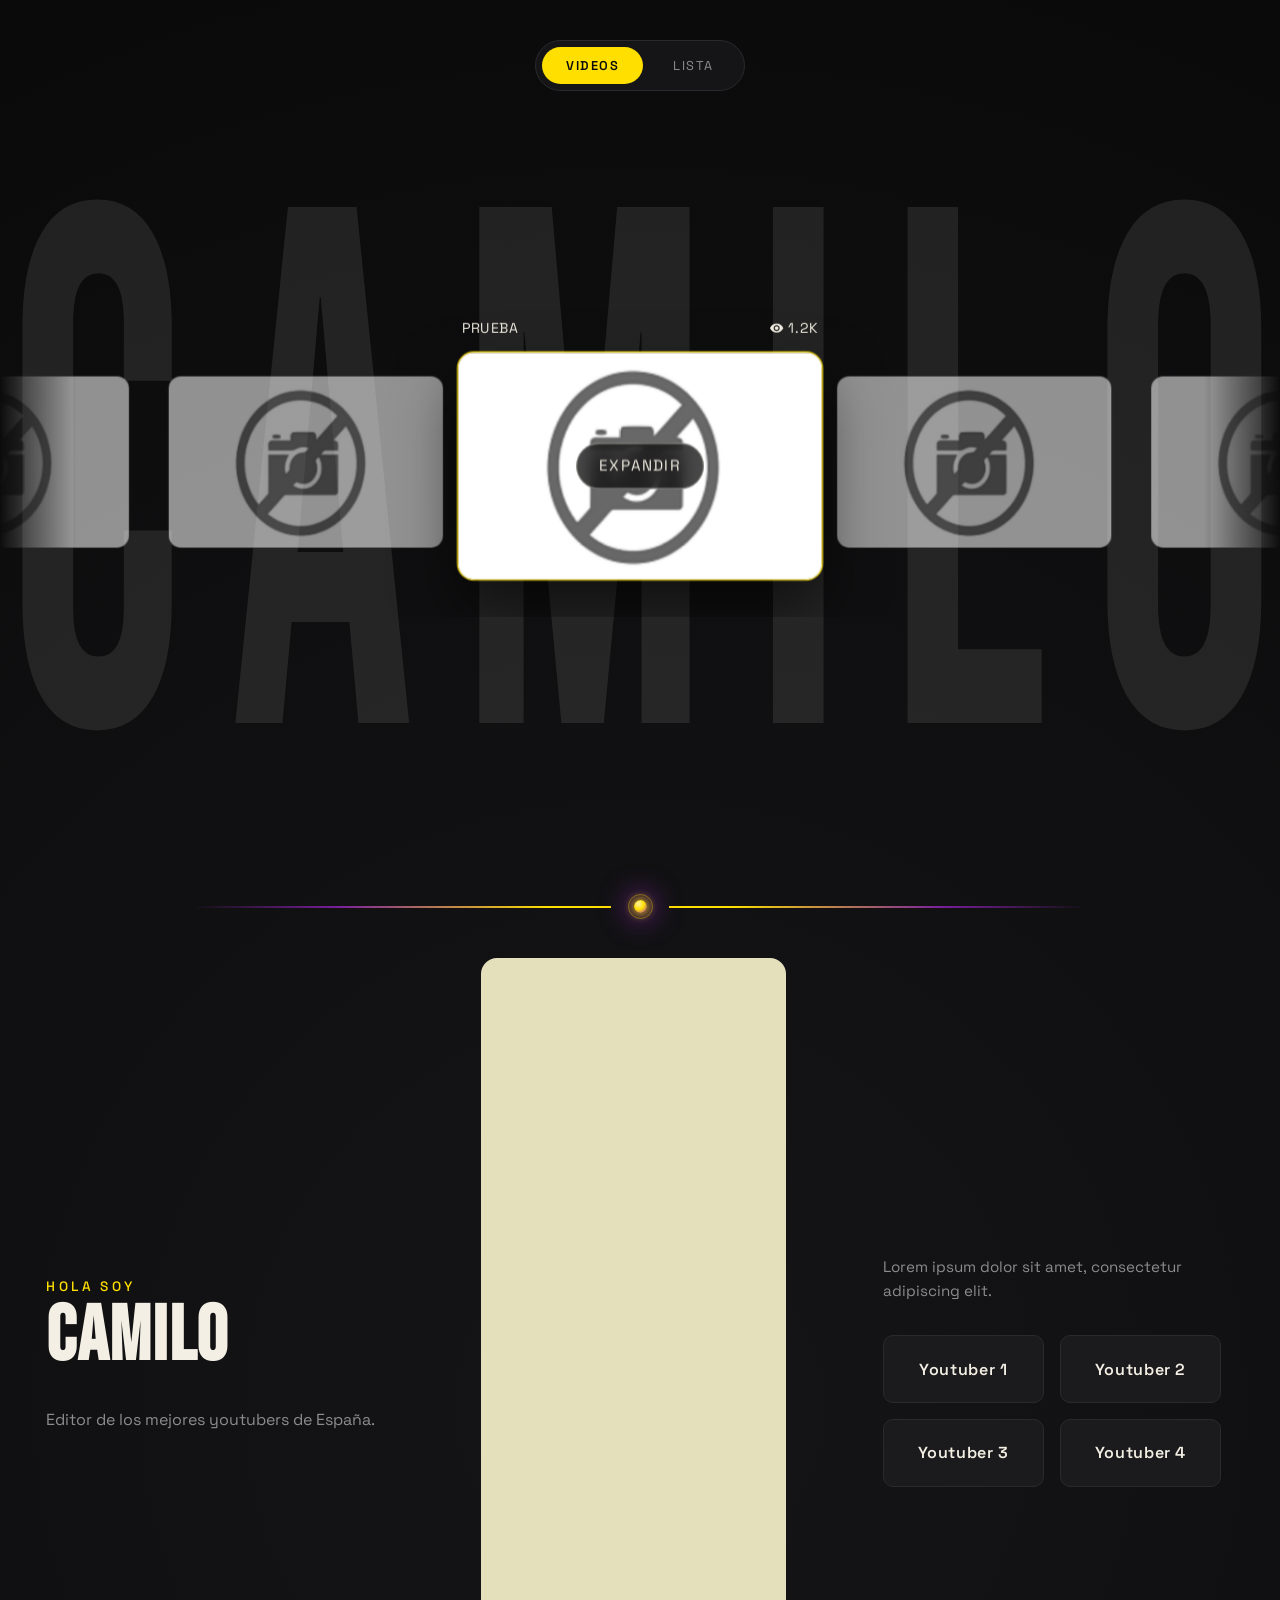
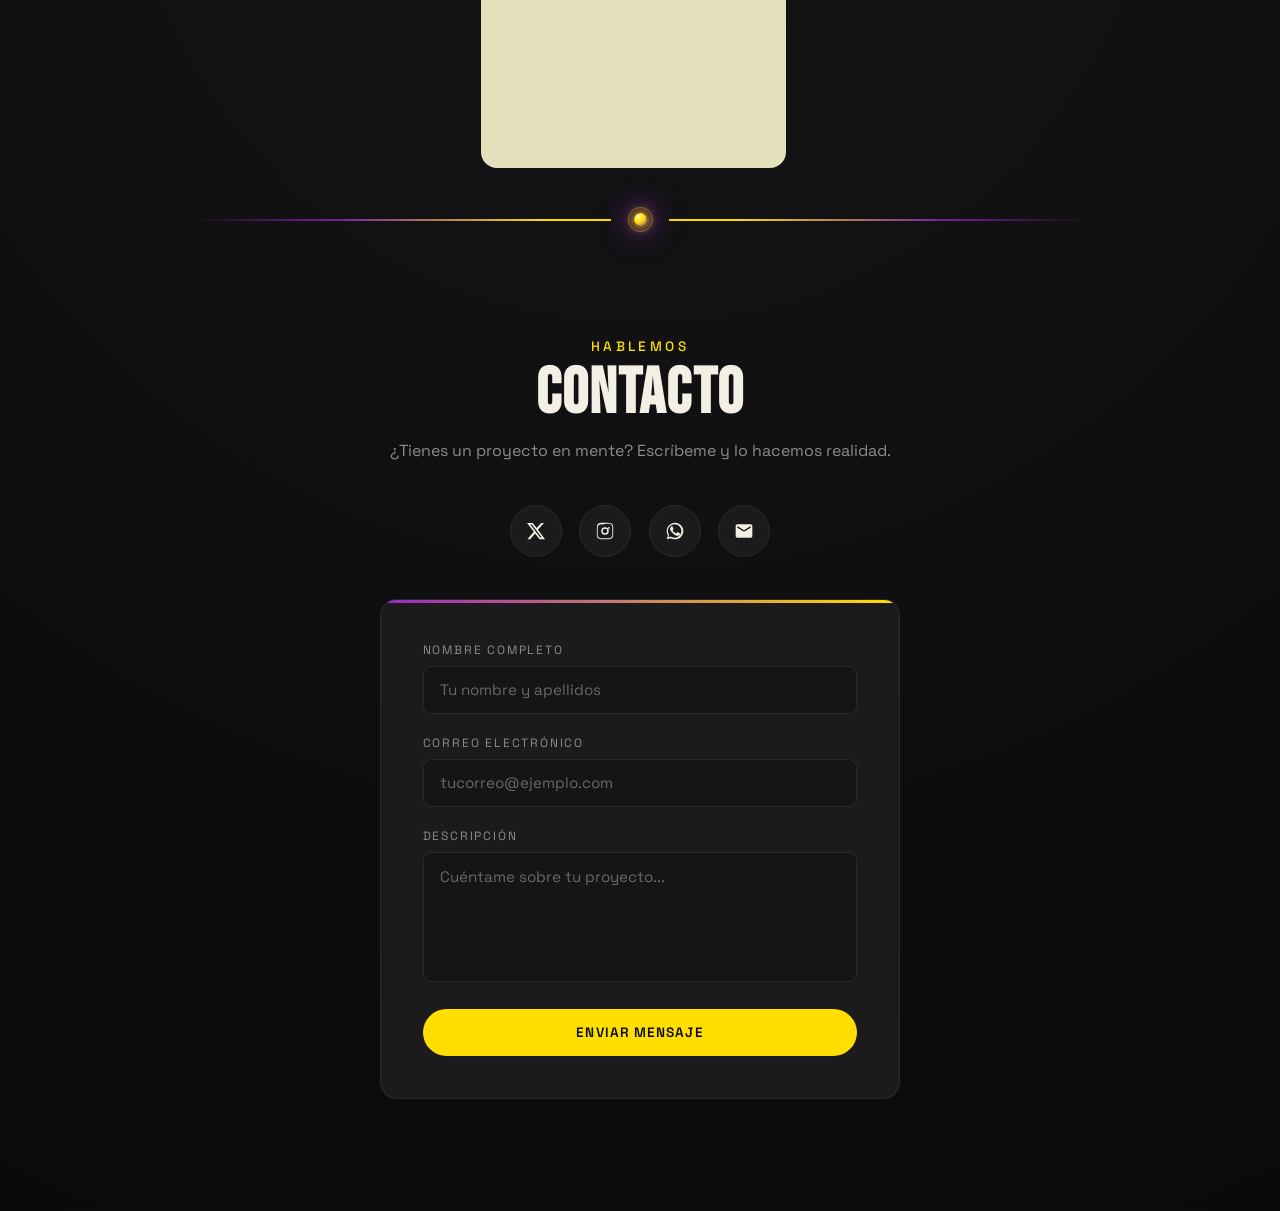
==== commit 66a3303c: "22-07-2026" ====
--- a/index.html
+++ b/index.html
@@ -6,14 +6,28 @@
     <style>
       @import url("https://fonts.googleapis.com/css2?family=Bebas+Neue&family=Space+Grotesk:wght=400;500;600&display=swap");
       :root {
+        /* --- NEGRO (secundario) y variantes --- */
         --black: #0a0a0b;
         --black-soft: #151517;
         --black-card: #1b1b1d;
-        --yellow: #f5c518;
-        --yellow-dim: #c9a312;
+        --gray-line: #2a2a2c;
+        --gray: #8c8c8f;
         --cream: #f3efe4;
-        --gray: #8c8c8f;
-        --gray-line: #2a2a2c;
+
+        /* --- AMARILLO (principal) y variantes --- */
+        --yellow: #ffdf00;
+        --yellow-dim: #c9b000;
+        --yellow-dark: #8f7c00;
+        --yellow-light: #ffe94d;
+        --yellow-pale: #fff3a3;
+
+        /* --- MORADO (semi principal) y variantes --- */
+        --purple: #9729c4;
+        --purple-dim: #7a1f9e;
+        --purple-dark: #591675;
+        --purple-light: #b657da;
+        --purple-pale: #dba6f0;
+
         --font-display: "Bebas Neue", sans-serif;
         --font-body: "Space Grotesk", sans-serif;
 
@@ -124,7 +138,7 @@
           background: radial-gradient(
             circle,
             #ffffff 10%,
-            #7dbbff 70%,
+            var(--purple-light) 70%,
             transparent 100%
           );
         }
@@ -135,18 +149,18 @@
           opacity: 0.95;
           background: radial-gradient(
             circle,
-            #ffffff 20%,
-            #a4ceff 80%,
-            transparent 100%
+            #ffffff 15%,
+            var(--purple) 55%,
+            var(--yellow) 100%
           );
         }
         46% {
-          opacity: 0.8;
+          opacity: 0.85;
           background: radial-gradient(
             circle,
             #ffffff 10%,
-            #f5c518 60%,
-            transparent 100%
+            var(--yellow) 55%,
+            var(--purple) 100%
           );
         }
         48% {
@@ -159,7 +173,7 @@
         0% {
           opacity: 0;
           transform: scale(0.85);
-          text-shadow: 0 0 50px rgba(245, 197, 24, 0.8);
+          text-shadow: 0 0 50px rgba(255, 223, 0, 0.8);
         }
         11% {
           opacity: 0.1;
@@ -169,19 +183,19 @@
           opacity: 1;
           text-shadow:
             0 0 10px #fff,
-            0 0 30px #00a2ff,
-            0 0 60px #00a2ff;
+            0 0 30px var(--purple-light),
+            0 0 60px var(--purple);
         }
         14% {
           text-shadow:
             0 0 5px #fff,
-            0 0 15px #00a2ff;
+            0 0 15px var(--purple-light);
         }
         16% {
           text-shadow:
             0 0 20px #fff,
-            0 0 40px #f5c518,
-            0 0 80px #f5c518;
+            0 0 40px var(--yellow),
+            0 0 70px var(--purple);
         }
         25% {
           opacity: 1;
@@ -194,7 +208,8 @@
         46% {
           text-shadow:
             0 0 20px #fff,
-            0 0 50px #f5c518;
+            0 0 45px var(--yellow),
+            0 0 75px var(--purple);
         }
         48% {
           text-shadow: none;
@@ -281,7 +296,7 @@
         font-weight: 600;
       }
       .toggle-btn:hover:not(.active) {
-        color: var(--cream);
+        color: var(--purple-light);
       }
       .toggle-btn:focus-visible {
         outline: 2px solid var(--yellow);
@@ -489,6 +504,12 @@
         border-color: var(--yellow);
         box-shadow: 0 25px 50px rgba(0, 0, 0, 0.55);
       }
+      .h-card-wrapper.item-alt.is-selected .h-item {
+        border-color: var(--purple-light);
+        box-shadow:
+          0 25px 50px rgba(0, 0, 0, 0.55),
+          0 0 0 1px rgba(151, 41, 196, 0.35);
+      }
 
       /* SEPARACIÓN INTELIGENTE CON GPU */
       .h-card-wrapper:has(~ .h-card-wrapper.is-selected) {
@@ -508,7 +529,7 @@
         width: 448px;
         height: 448px;
         border-radius: 50%;
-        background: rgba(245, 197, 24, 0.35);
+        background: rgba(255, 223, 0, 0.35);
         transform: translate(-50%, -50%) scale(0);
         opacity: 0.9;
         pointer-events: none;
@@ -520,14 +541,36 @@
           transform: translate(-50%, -50%) scale(0);
           opacity: 0.9;
           box-shadow:
-            0 0 0 0px rgba(245, 197, 24, 0.4),
+            0 0 0 0px rgba(255, 223, 0, 0.4),
             inset 0 0 15px rgba(255, 255, 255, 0.4);
         }
         100% {
           transform: translate(-50%, -50%) scale(1);
           opacity: 0;
           box-shadow:
-            0 0 0 30px rgba(245, 197, 24, 0),
+            0 0 0 30px rgba(255, 223, 0, 0),
+            inset 0 0 30px rgba(255, 255, 255, 0);
+        }
+      }
+      .ripple-drop.ripple-alt {
+        background: rgba(151, 41, 196, 0.35);
+      }
+      .ripple-drop.ripple-alt {
+        animation-name: ripple-water-alt;
+      }
+      @keyframes ripple-water-alt {
+        0% {
+          transform: translate(-50%, -50%) scale(0);
+          opacity: 0.9;
+          box-shadow:
+            0 0 0 0px rgba(151, 41, 196, 0.4),
+            inset 0 0 15px rgba(255, 255, 255, 0.4);
+        }
+        100% {
+          transform: translate(-50%, -50%) scale(1);
+          opacity: 0;
+          box-shadow:
+            0 0 0 30px rgba(151, 41, 196, 0),
             inset 0 0 30px rgba(255, 255, 255, 0);
         }
       }
@@ -574,6 +617,12 @@
         border-color: var(--yellow);
         color: var(--black);
       }
+      .h-card-wrapper.item-alt .h-expand:hover,
+      .v-item.item-alt .v-expand:hover {
+        background: var(--purple);
+        border-color: var(--purple);
+        color: var(--cream);
+      }
 
       /* --- Vista LISTA --- */
       .side-list {
@@ -623,6 +672,9 @@
         color: var(--yellow);
         opacity: 1;
         transform: scale(1.08);
+      }
+      .side-list li.item-alt.active {
+        color: var(--purple-light);
       }
       .side-views {
         display: inline-flex;
@@ -718,6 +770,12 @@
         transform: scale(1.06);
         box-shadow: 0 20px 40px rgba(0, 0, 0, 0.65);
       }
+      .v-item.item-alt.active {
+        border-color: var(--purple-light);
+        box-shadow:
+          0 20px 40px rgba(0, 0, 0, 0.65),
+          0 0 0 1px rgba(151, 41, 196, 0.35);
+      }
 
       /* ========================================================
    MODAL DE VIDEO A PANTALLA COMPLETA
@@ -874,7 +932,7 @@
       .modal-close:hover {
         border-color: var(--yellow);
         color: var(--yellow);
-        background: rgba(245, 197, 24, 0.1);
+        background: rgba(255, 223, 0, 0.1);
       }
 
       .modal-play-pause {
@@ -908,7 +966,7 @@
         fill: currentColor;
       }
       .modal-play-pause:hover {
-        background: rgba(245, 197, 24, 0.15);
+        background: rgba(255, 223, 0, 0.15);
         border-color: var(--yellow);
         transform: translate(-50%, -50%) scale(1.05);
       }
@@ -964,7 +1022,14 @@
         font-size: 1.9rem;
         letter-spacing: 0.04em;
         text-transform: none;
-        color: var(--cream);
+        background: linear-gradient(
+          100deg,
+          var(--yellow),
+          var(--purple-light)
+        );
+        -webkit-background-clip: text;
+        background-clip: text;
+        color: transparent;
       }
       .video-modal.open .modal-watermark {
         opacity: 1;
@@ -1110,6 +1175,10 @@
         border-color: var(--yellow);
         color: var(--yellow);
       }
+      .youtuber-card:nth-child(even):hover {
+        border-color: var(--purple-light);
+        color: var(--purple-light);
+      }
 
       @media (max-width: 900px) {
         .descripcion {
@@ -1126,6 +1195,271 @@
         }
         .descripcion-intro p {
           margin: 0 auto;
+        }
+      }
+
+      /* ========================================================
+   SEPARADOR ENTRE SECCIONES
+   ======================================================== */
+      .section-divider {
+        position: relative;
+        z-index: 2;
+        width: 100%;
+        max-width: 1100px;
+        margin: 0 auto;
+        display: flex;
+        align-items: center;
+        justify-content: center;
+        padding: 0 8vw;
+      }
+      .section-divider::before,
+      .section-divider::after {
+        content: "";
+        flex: 1;
+        height: 2px;
+        background: linear-gradient(
+          to right,
+          transparent,
+          var(--purple-dim) 35%,
+          var(--yellow) 85%,
+          var(--yellow)
+        );
+      }
+      .section-divider::after {
+        background: linear-gradient(
+          to left,
+          transparent,
+          var(--purple-dim) 35%,
+          var(--yellow) 85%,
+          var(--yellow)
+        );
+      }
+      .section-divider .divider-spark {
+        position: relative;
+        width: 13px;
+        height: 13px;
+        margin: 0 1.4rem;
+        border-radius: 50%;
+        background: radial-gradient(
+          circle at 35% 30%,
+          var(--yellow-pale),
+          var(--yellow) 45%,
+          var(--purple) 100%
+        );
+        box-shadow:
+          0 0 10px 2px rgba(255, 223, 0, 0.75),
+          0 0 26px 8px rgba(151, 41, 196, 0.55);
+        flex-shrink: 0;
+      }
+      .section-divider .divider-spark::before {
+        content: "";
+        position: absolute;
+        inset: -6px;
+        border-radius: 50%;
+        border: 1px solid rgba(255, 223, 0, 0.35);
+      }
+
+      @media (max-width: 600px) {
+        .section-divider {
+          padding: 0 6vw;
+        }
+        .section-divider .divider-spark {
+          width: 11px;
+          height: 11px;
+          margin: 0 0.9rem;
+        }
+      }
+
+      /* ========================================================
+   SECTION - CONTACTO (Redes sociales + formulario)
+   ======================================================== */
+      .contacto {
+        position: relative;
+        z-index: 2;
+        min-height: 100vh;
+        width: 100%;
+        display: flex;
+        flex-direction: column;
+        align-items: center;
+        justify-content: center;
+        gap: 2.6rem;
+        padding: 7rem 8vw;
+        background: transparent;
+      }
+
+      .contacto-header {
+        text-align: center;
+        max-width: 560px;
+      }
+      .contacto-header h3 {
+        font-family: var(--font-body);
+        text-transform: uppercase;
+        letter-spacing: 0.25em;
+        font-size: 0.85rem;
+        font-weight: 500;
+        color: var(--yellow);
+        margin-bottom: 0.6rem;
+      }
+      .contacto-header h1 {
+        font-family: var(--font-display);
+        font-size: clamp(2.6rem, 5vw, 4.5rem);
+        line-height: 0.9;
+        color: var(--cream);
+        text-transform: uppercase;
+        letter-spacing: 0.02em;
+        margin-bottom: 1rem;
+      }
+      .contacto-header p {
+        font-family: var(--font-body);
+        font-size: 1rem;
+        line-height: 1.6;
+        color: var(--gray);
+        margin: 0 auto;
+      }
+
+      /* --- Iconos de redes sociales --- */
+      .contacto-social {
+        display: flex;
+        gap: 1.1rem;
+      }
+      .social-icon {
+        width: 52px;
+        height: 52px;
+        border-radius: 50%;
+        border: 1px solid var(--gray-line);
+        background: var(--black-card);
+        display: flex;
+        align-items: center;
+        justify-content: center;
+        text-decoration: none;
+        transition:
+          border-color 0.25s ease,
+          background 0.25s ease,
+          transform 0.25s ease;
+      }
+      .social-icon svg {
+        width: 20px;
+        height: 20px;
+        fill: var(--cream);
+        transition: fill 0.25s ease;
+      }
+      .social-icon:hover {
+        border-color: var(--yellow);
+        background: var(--yellow);
+        transform: translateY(-4px);
+      }
+      .social-icon:hover svg {
+        fill: var(--black);
+      }
+      .social-icon:nth-child(even):hover {
+        border-color: var(--purple);
+        background: var(--purple);
+      }
+      .social-icon:nth-child(even):hover svg {
+        fill: var(--cream);
+      }
+
+      /* --- Formulario de contacto --- */
+      .contacto-form {
+        position: relative;
+        width: 100%;
+        max-width: 520px;
+        display: flex;
+        flex-direction: column;
+        gap: 1.3rem;
+        background: var(--black-card);
+        border: 1px solid var(--gray-line);
+        border-radius: 16px;
+        padding: 2.6rem;
+        overflow: hidden;
+      }
+      .contacto-form::before {
+        content: "";
+        position: absolute;
+        top: 0;
+        left: 0;
+        right: 0;
+        height: 3px;
+        background: linear-gradient(
+          to right,
+          var(--purple),
+          var(--yellow)
+        );
+      }
+      .form-group {
+        display: flex;
+        flex-direction: column;
+        gap: 0.5rem;
+      }
+      .form-group label {
+        font-family: var(--font-body);
+        font-size: 0.75rem;
+        text-transform: uppercase;
+        letter-spacing: 0.15em;
+        color: var(--gray);
+      }
+      .form-group input,
+      .form-group textarea {
+        font-family: var(--font-body);
+        font-size: 0.95rem;
+        color: var(--cream);
+        background: var(--black-soft);
+        border: 1px solid var(--gray-line);
+        border-radius: 8px;
+        padding: 0.85rem 1rem;
+        outline: none;
+        resize: none;
+        transition: border-color 0.25s ease;
+      }
+      .form-group input::placeholder,
+      .form-group textarea::placeholder {
+        color: var(--gray);
+        opacity: 0.7;
+      }
+      .form-group input:focus,
+      .form-group textarea:focus {
+        border-color: var(--yellow);
+      }
+      .form-group textarea {
+        min-height: 130px;
+        line-height: 1.5;
+      }
+
+      .form-submit {
+        margin-top: 0.4rem;
+        padding: 0.95rem 1.5rem;
+        border: none;
+        border-radius: 999px;
+        background: var(--yellow);
+        color: var(--black);
+        font-family: var(--font-body);
+        font-weight: 600;
+        letter-spacing: 0.08em;
+        text-transform: uppercase;
+        font-size: 0.85rem;
+        cursor: pointer;
+        transition:
+          background 0.25s ease,
+          transform 0.2s ease;
+      }
+      .form-submit:hover {
+        background: var(--yellow-dim);
+        transform: translateY(-2px);
+      }
+      .form-submit:active {
+        transform: translateY(0);
+      }
+
+      @media (max-width: 600px) {
+        .contacto {
+          padding: 5rem 6vw;
+        }
+        .contacto-form {
+          padding: 2rem 1.4rem;
+        }
+        .social-icon {
+          width: 46px;
+          height: 46px;
         }
       }
     </style>
@@ -1176,6 +1510,8 @@
       </div>
     </section>
 
+    <div class="section-divider"><span class="divider-spark"></span></div>
+
     <section id="descripcion" class="descripcion">
       <!-- Contenido Descripción -->
       <div class="descripcion-col descripcion-intro">
@@ -1199,6 +1535,104 @@
           <div class="youtuber-card">Youtuber 4</div>
         </div>
       </div>
+    </section>
+
+    <div class="section-divider"><span class="divider-spark"></span></div>
+
+    <section id="contacto" class="contacto">
+      <div class="contacto-header">
+        <h3>Hablemos</h3>
+        <h1>Contacto</h1>
+        <p>¿Tienes un proyecto en mente? Escríbeme y lo hacemos realidad.</p>
+      </div>
+
+      <div class="contacto-social">
+        <a
+          href="#"
+          class="social-icon"
+          aria-label="X (Twitter)"
+          target="_blank"
+          rel="noopener"
+        >
+          <svg viewBox="0 0 24 24">
+            <path
+              d="M18.24 2.25h3.31l-7.23 8.26 8.5 11.24h-6.66l-5.22-6.82-5.97 6.82H1.66l7.73-8.84L1.25 2.25h6.83l4.71 6.23zm-1.16 17.52h1.83L7.08 4.13H5.12z"
+            />
+          </svg>
+        </a>
+        <a
+          href="#"
+          class="social-icon"
+          aria-label="Instagram"
+          target="_blank"
+          rel="noopener"
+        >
+          <svg viewBox="0 0 24 24">
+            <path
+              d="M12 2.2c3.15 0 3.52 0 4.77.07 1.2.06 1.85.24 2.28.4.57.22.98.49 1.4.92.43.42.7.83.93 1.4.16.42.34 1.08.4 2.28.06 1.25.07 1.62.07 4.77s0 3.52-.07 4.77c-.06 1.2-.24 1.85-.4 2.28-.22.57-.5.98-.92 1.4-.43.43-.84.7-1.4.93-.44.16-1.09.34-2.29.4-1.25.06-1.62.07-4.77.07s-3.52 0-4.77-.07c-1.2-.06-1.85-.24-2.28-.4-.57-.22-.98-.5-1.4-.93a3.9 3.9 0 0 1-.93-1.4c-.16-.42-.34-1.08-.4-2.28C2.21 15.52 2.2 15.15 2.2 12s0-3.52.07-4.77c.06-1.2.24-1.85.4-2.28.22-.57.5-.98.93-1.4.42-.43.83-.7 1.4-.93.42-.16 1.08-.34 2.28-.4C8.48 2.21 8.85 2.2 12 2.2zm0 1.8c-3.1 0-3.47 0-4.68.07-.96.05-1.48.2-1.83.34-.46.18-.78.39-1.13.74-.35.34-.56.66-.74 1.12-.14.36-.3.87-.34 1.83C3.21 8.53 3.2 8.9 3.2 12s.01 3.47.07 4.7c.05.95.2 1.46.34 1.82.18.46.39.78.74 1.12.35.35.67.56 1.13.74.35.14.87.3 1.83.34 1.21.06 1.58.07 4.68.07s3.47 0 4.68-.07c.96-.05 1.48-.2 1.83-.34.46-.18.78-.39 1.13-.74.35-.34.56-.66.74-1.12.14-.36.3-.87.34-1.83.06-1.22.07-1.59.07-4.7s-.01-3.47-.07-4.7c-.05-.95-.2-1.46-.34-1.82a2.98 2.98 0 0 0-.74-1.12 3.06 3.06 0 0 0-1.13-.74c-.35-.14-.87-.3-1.83-.34-1.21-.07-1.58-.07-4.68-.07zm0 3.5a4.5 4.5 0 1 1 0 9 4.5 4.5 0 0 1 0-9zm0 1.8a2.7 2.7 0 1 0 0 5.4 2.7 2.7 0 0 0 0-5.4zm4.7-2.1a1.05 1.05 0 1 1 0 2.1 1.05 1.05 0 0 1 0-2.1z"
+            />
+          </svg>
+        </a>
+        <a
+          href="#"
+          class="social-icon"
+          aria-label="WhatsApp"
+          target="_blank"
+          rel="noopener"
+        >
+          <svg viewBox="0 0 24 24">
+            <path
+              d="M17.5 14.38c-.3-.15-1.76-.86-2.03-.96-.27-.1-.47-.15-.67.15-.2.3-.77.96-.94 1.16-.17.2-.35.22-.65.07-.3-.15-1.25-.46-2.38-1.47-.88-.78-1.47-1.75-1.64-2.05-.17-.3-.02-.46.13-.6.13-.14.3-.35.44-.52.15-.17.2-.3.3-.5.1-.2.05-.37-.02-.52-.07-.15-.66-1.61-.9-2.2-.24-.58-.48-.5-.66-.5h-.56c-.2 0-.52.07-.79.37-.27.3-1.04 1.02-1.04 2.5s1.07 2.9 1.22 3.1c.15.2 2.1 3.24 5.1 4.55.71.31 1.27.5 1.7.63.72.23 1.37.2 1.88.12.57-.09 1.76-.72 2-1.4.24-.7.24-1.28.17-1.4-.07-.13-.27-.2-.57-.36zM12.02 2C6.5 2 2 6.5 2 12.02c0 1.9.53 3.7 1.44 5.22L2 22l4.94-1.4a10.03 10.03 0 0 0 5.08 1.38h.01c5.52 0 10-4.5 10-10.02C22.02 6.5 17.53 2 12.02 2zm0 18.13c-1.7 0-3.28-.5-4.6-1.35l-.33-.2-3.06.87.85-3.03-.2-.32a8.13 8.13 0 0 1-1.28-4.08c0-4.5 3.65-8.15 8.13-8.15 4.48 0 8.12 3.65 8.12 8.15s-3.64 8.14-8.12 8.14z"
+            />
+          </svg>
+        </a>
+        <a
+          href="#"
+          class="social-icon"
+          aria-label="Gmail"
+          target="_blank"
+          rel="noopener"
+        >
+          <svg viewBox="0 0 24 24">
+            <path
+              d="M20 4H4c-1.1 0-1.99.9-1.99 2L2 18c0 1.1.9 2 2 2h16c1.1 0 2-.9 2-2V6c0-1.1-.9-2-2-2zm0 4-8 5-8-5V6l8 5 8-5v2z"
+            />
+          </svg>
+        </a>
+      </div>
+
+      <form class="contacto-form" id="contactoForm">
+        <div class="form-group">
+          <label for="contacto-nombre">Nombre completo</label>
+          <input
+            type="text"
+            id="contacto-nombre"
+            name="nombre"
+            placeholder="Tu nombre y apellidos"
+            required
+          />
+        </div>
+        <div class="form-group">
+          <label for="contacto-email">Correo electrónico</label>
+          <input
+            type="email"
+            id="contacto-email"
+            name="email"
+            placeholder="tucorreo@ejemplo.com"
+            required
+          />
+        </div>
+        <div class="form-group">
+          <label for="contacto-descripcion">Descripción</label>
+          <textarea
+            id="contacto-descripcion"
+            name="descripcion"
+            placeholder="Cuéntame sobre tu proyecto..."
+            required
+          ></textarea>
+        </div>
+        <button type="submit" class="form-submit">Enviar mensaje</button>
+      </form>
     </section>
 
     <div class="video-modal" id="videoModal" aria-hidden="true">
@@ -1387,9 +1821,14 @@
         document.body.style.overflowY = "hidden";
 
         // --- Construcción de vistas ---
+        function altClass(p) {
+          const n = parseInt(String(p.id).replace(/\D/g, ""), 10) || 0;
+          return n % 2 === 0 ? " item-alt" : "";
+        }
+
         function hItemHTML(p) {
           return `
-<div class="h-card-wrapper" data-video="${p.id}">
+<div class="h-card-wrapper${altClass(p)}" data-video="${p.id}">
   <div class="h-card-meta">
     <span class="h-card-name">${p.subtitulo}</span>
     <span class="h-card-views">
@@ -1408,7 +1847,7 @@
         }
 
         function vItemHTML(p) {
-          return `<div class="v-item" data-video="${p.id}">
+          return `<div class="v-item${altClass(p)}" data-video="${p.id}">
 <video muted loop playsinline preload="metadata" src="${p.src}"></video>
 <img class="v-thumb" src="${p.poster}" alt="${p.titulo}" loading="lazy">
 <button class="v-expand" type="button">Expandir</button>
@@ -1416,7 +1855,7 @@
         }
 
         function sideLiHTML(p) {
-          return `<li data-video="${p.id}">
+          return `<li class="${altClass(p).trim()}" data-video="${p.id}">
 <span class="side-title">${p.titulo}</span>
 <span class="side-views">- ${p.visitas}
 <svg viewBox="0 0 24 24">
@@ -1595,7 +2034,9 @@
               const y = e.clientY - rect.top;
 
               const ripple = document.createElement("span");
-              ripple.className = "ripple-drop";
+              ripple.className = wrapper.classList.contains("item-alt")
+                ? "ripple-drop ripple-alt"
+                : "ripple-drop";
               ripple.style.left = `${x}px`;
               ripple.style.top = `${y}px`;
               item.appendChild(ripple);
@@ -1839,6 +2280,14 @@
         document.addEventListener("keydown", (e) => {
           if (e.key === "Escape") closeModal();
         });
+
+        // --- Formulario de contacto (de momento solo maqueta, sin envío real) ---
+        const contactoForm = document.getElementById("contactoForm");
+        if (contactoForm) {
+          contactoForm.addEventListener("submit", (e) => {
+            e.preventDefault();
+          });
+        }
       })();
     </script>
   </body>
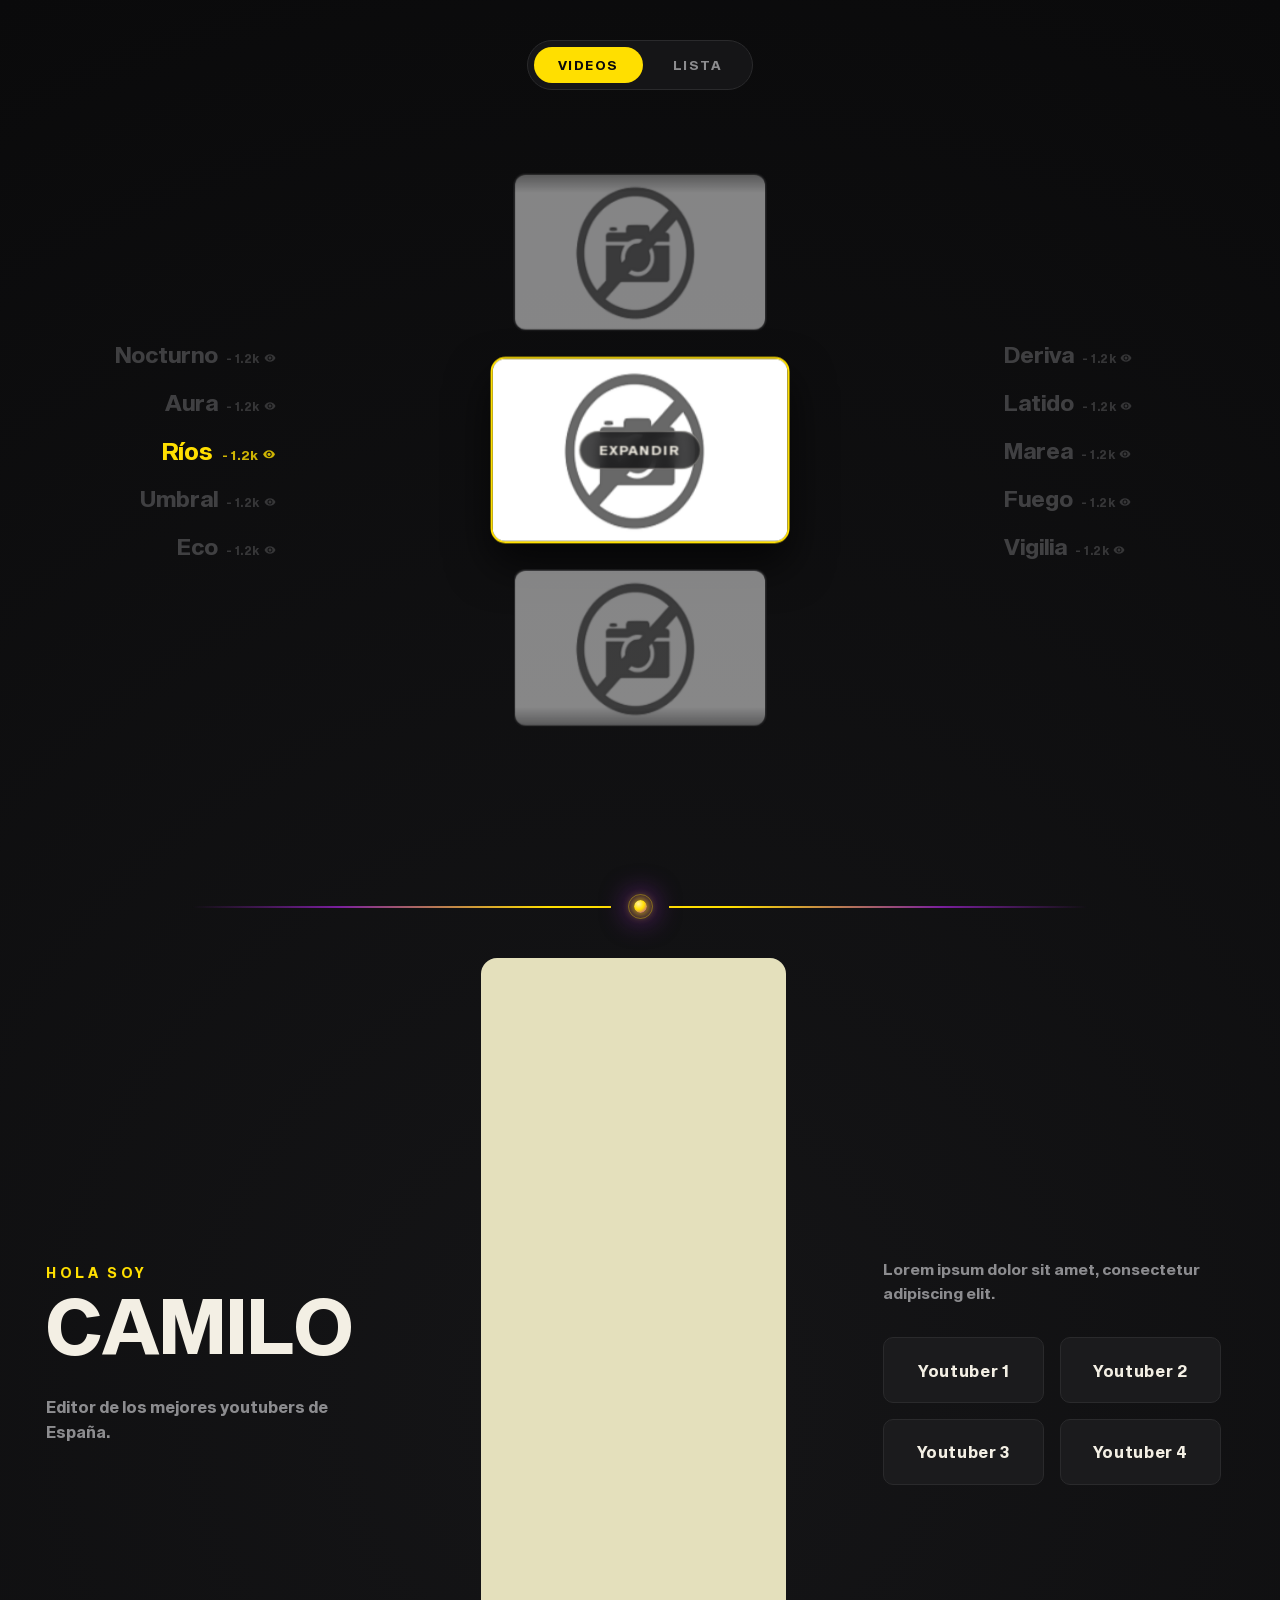
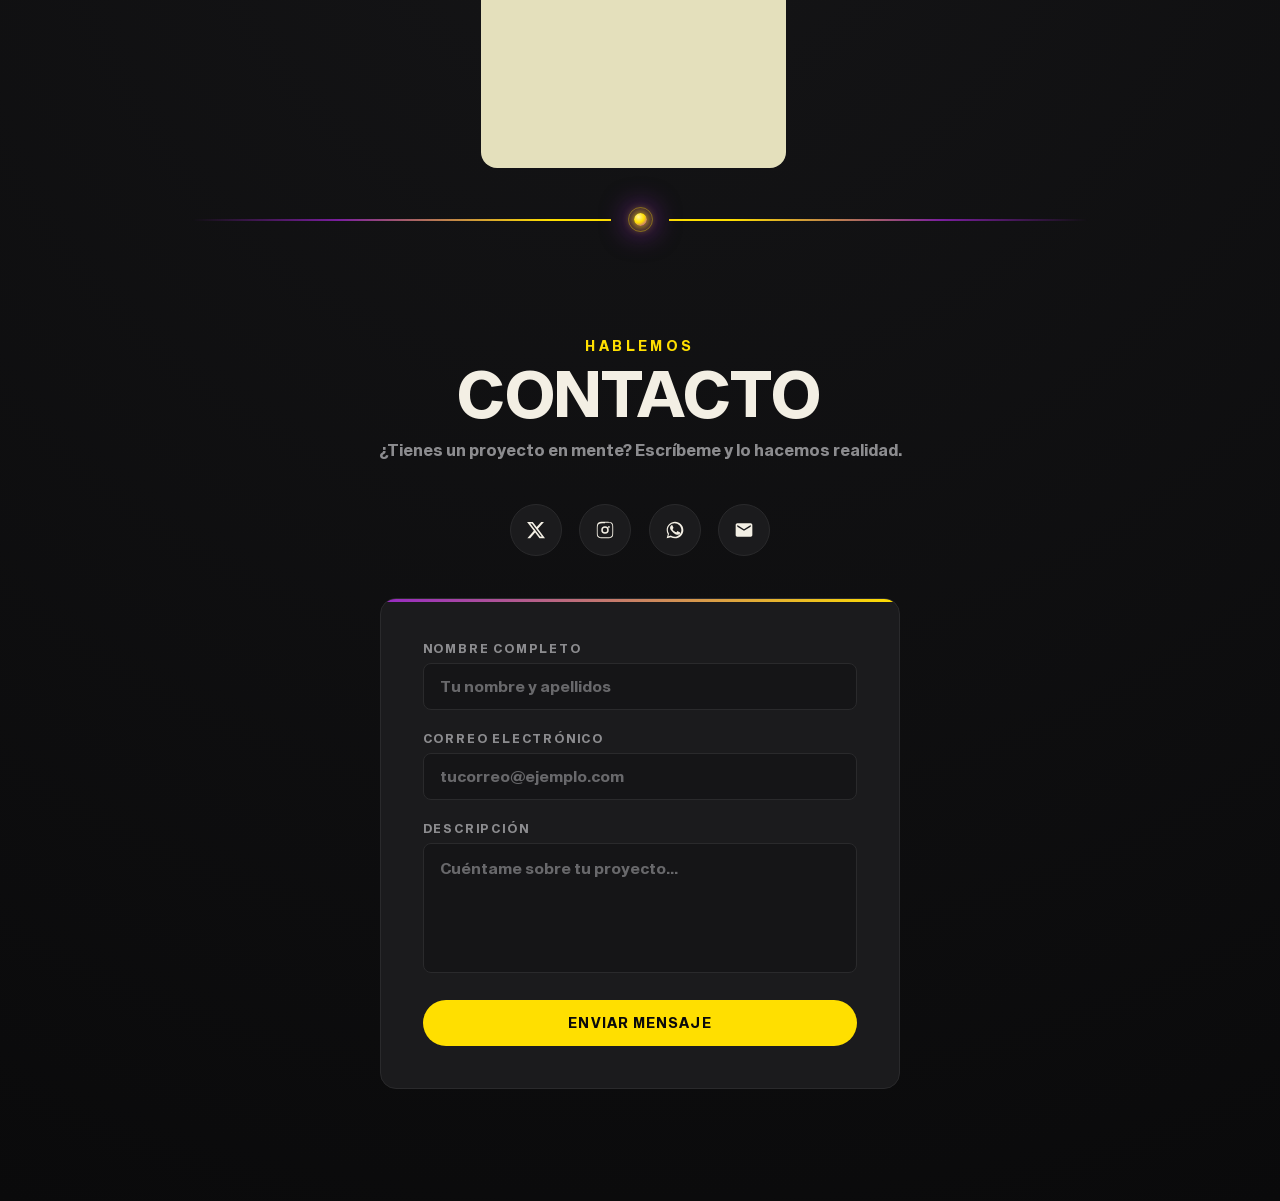
==== commit a7e446e4: "wallpaper" ====
--- a/index.html
+++ b/index.html
@@ -1,1833 +1,2089 @@
 <!doctype html>
 <html lang="es">
-  <head>
-    <meta charset="UTF-8" />
-    <title>Sección Trabajo — Videos / Lista</title>
-    <style>
-      @import url("https://fonts.googleapis.com/css2?family=Bebas+Neue&family=Space+Grotesk:wght=400;500;600&display=swap");
-      :root {
-        /* --- NEGRO (secundario) y variantes --- */
-        --black: #0a0a0b;
-        --black-soft: #151517;
-        --black-card: #1b1b1d;
-        --gray-line: #2a2a2c;
-        --gray: #8c8c8f;
-        --cream: #f3efe4;
-
-        /* --- AMARILLO (principal) y variantes --- */
-        --yellow: #ffdf00;
-        --yellow-dim: #c9b000;
-        --yellow-dark: #8f7c00;
-        --yellow-light: #ffe94d;
-        --yellow-pale: #fff3a3;
-
-        /* --- MORADO (semi principal) y variantes --- */
-        --purple: #9729c4;
-        --purple-dim: #7a1f9e;
-        --purple-dark: #591675;
-        --purple-light: #b657da;
-        --purple-pale: #dba6f0;
-
-        --font-display: "Bebas Neue", sans-serif;
-        --font-body: "Space Grotesk", sans-serif;
-
-        /* SEPARACIÓN DE LAS LISTAS LATERALES */
-        --gap-lg: clamp(4rem, 12vw, 15rem);
-
-        /* ANCHO DEL CONTENEDOR VERTICAL */
-        --v-container-w: clamp(340px, 32vw, 480px);
-        /* ANCHO DE LAS TARJETAS VERTICALES */
-        --v-card-w: clamp(260px, 22vw, 360px);
-      }
-      * {
-        box-sizing: border-box;
-      }
-      html,
-      body {
-        margin: 0;
-        padding: 0;
-        min-height: 100vh;
-        width: 100vw;
-        overflow-x: hidden; /* Evita scroll horizontal, pero permite scroll vertical */
-        background: radial-gradient(
-          circle at 50% 50%,
+
+<head>
+  <meta charset="UTF-8" />
+  <meta name="viewport" content="width=device-width, initial-scale=1, viewport-fit=cover" />
+  <title>Sección Trabajo — Videos / Lista</title>
+  <style>
+    @font-face {
+      font-family: "Sequel Sans Display";
+      src: url("./font/sequel-sans-display-bold.ttf") format("truetype");
+      font-weight: bold;
+      font-style: normal;
+      font-display: swap;
+    }
+
+    :root {
+      /* --- NEGRO (secundario) y variantes --- */
+      --black: #0a0a0b;
+      --black-soft: #151517;
+      --black-card: #1b1b1d;
+      --gray-line: #2a2a2c;
+      --gray: #8c8c8f;
+      --cream: #f3efe4;
+
+      /* --- AMARILLO (principal) y variantes --- */
+      --yellow: #ffdf00;
+      --yellow-dim: #c9b000;
+      --yellow-dark: #8f7c00;
+      --yellow-light: #ffe94d;
+      --yellow-pale: #fff3a3;
+
+      /* --- MORADO (semi principal) y variantes --- */
+      --purple: #9729c4;
+      --purple-dim: #7a1f9e;
+      --purple-dark: #591675;
+      --purple-light: #b657da;
+      --purple-pale: #dba6f0;
+
+      --font-display: "Sequel Sans Display", sans-serif;
+      --font-body: "Sequel Sans Display", sans-serif;
+
+      /* SEPARACIÓN DE LAS LISTAS LATERALES */
+      --gap-lg: clamp(4rem, 12vw, 15rem);
+
+      /* ANCHO DEL CONTENEDOR VERTICAL */
+      --v-container-w: clamp(340px, 32vw, 480px);
+      /* ANCHO DE LAS TARJETAS VERTICALES */
+      --v-card-w: clamp(260px, 22vw, 360px);
+    }
+
+    * {
+      box-sizing: border-box;
+    }
+
+    html,
+    body {
+      margin: 0;
+      padding: 0;
+      min-height: 100vh;
+      min-height: 100dvh;
+      width: 100%;
+      max-width: 100vw;
+      overflow-x: hidden;
+      /* Evita scroll horizontal, pero permite scroll vertical */
+      background: radial-gradient(circle at 50% 50%,
           var(--black-soft),
-          var(--black)
-        );
-        font-family: var(--font-body);
-        position: relative;
-      }
-      h1,
-      h2,
-      h3 {
-        font-family: var(--font-display);
-        letter-spacing: 0.02em;
-        margin: 0;
-        color: var(--cream);
-      }
-      ul {
-        list-style: none;
-        margin: 0;
-        padding: 0;
-      }
-      a,
-      button {
-        color: inherit;
-      }
-
-      /* ========================================================
+          var(--black));
+      font-family: var(--font-body);
+      position: relative;
+      -webkit-text-size-adjust: 100%;
+      text-size-adjust: 100%;
+    }
+
+    img,
+    video {
+      max-width: 100%;
+    }
+
+    h1,
+    h2,
+    h3 {
+      font-family: var(--font-display);
+      letter-spacing: 0.02em;
+      margin: 0;
+      color: var(--cream);
+    }
+
+    ul {
+      list-style: none;
+      margin: 0;
+      padding: 0;
+    }
+
+    a,
+    button {
+      color: inherit;
+    }
+
+    /* ========================================================
    INTRO ANIMADA / CENTRADO ABSOLUTO AJUSTADO
    ======================================================== */
-      .intro-wallpaper-container {
-        position: fixed;
-        inset: 0;
-        width: 100vw;
-        height: 100vh;
-        display: flex;
-        align-items: center;
-        justify-content: center;
-        z-index: 1;
-        pointer-events: none;
-        overflow: hidden;
-      }
-
-      /* Capa de relámpagos ambientales */
-      .lightning-flash {
-        position: absolute;
-        inset: 0;
-        background: #fff;
+    .intro-wallpaper-container {
+      position: fixed;
+      inset: 0;
+      width: 100vw;
+      height: 100vh;
+      height: 100dvh;
+      display: flex;
+      align-items: center;
+      justify-content: center;
+      z-index: 1;
+      pointer-events: none;
+      overflow: hidden;
+    }
+
+    /* Capa de relámpagos ambientales */
+    .lightning-flash {
+      position: absolute;
+      inset: 0;
+      background: #fff;
+      opacity: 0;
+      z-index: 1;
+      pointer-events: none;
+      mix-blend-mode: color-dodge;
+      animation: storm-lightning 2.2s cubic-bezier(0.15, 0.85, 0.3, 1) 0.2s forwards;
+    }
+
+    .intro-name {
+      position: relative;
+      z-index: 2;
+      font-family: var(--font-display);
+      color: var(--cream);
+      text-align: center;
+      white-space: nowrap;
+      text-transform: uppercase;
+
+      /* Reducimos el tamaño de 24vw a 14vw (puedes ajustarlo a tu gusto) */
+      font-size: 14vw;
+      line-height: 0.85;
+
+      /* Eliminamos el margin-top para que quede 100% centrado */
+
+      will-change: transform, opacity;
+      animation:
+        intro-electricity 1.6s cubic-bezier(0.25, 1, 0.5, 1) 0.3s forwards,
+        transform-to-wallpaper 2.5s cubic-bezier(0.25, 1, 0.3, 1) 1.9s forwards;
+      max-width: 100vw;
+    }
+
+    /* Animación: Descarga de rayos ambientales */
+    @keyframes storm-lightning {
+
+      0%,
+      11%,
+      15%,
+      45%,
+      49%,
+      100% {
         opacity: 0;
-        z-index: 1;
-        pointer-events: none;
-        mix-blend-mode: color-dodge;
-        animation: storm-lightning 2.2s cubic-bezier(0.15, 0.85, 0.3, 1) 0.2s
-          forwards;
-      }
-
-      .intro-name {
-        position: relative;
-        z-index: 2;
-        font-family: var(--font-display);
-        color: var(--cream);
-        text-align: center;
-        white-space: nowrap;
-        text-transform: uppercase;
-        font-size: 24vw;
-        line-height: 0.85;
-        margin-top: 12vh;
-        will-change: transform, opacity;
-        animation:
-          intro-electricity 1.6s cubic-bezier(0.25, 1, 0.5, 1) 0.3s forwards,
-          transform-to-wallpaper 2.5s cubic-bezier(0.25, 1, 0.3, 1) 1.9s
-            forwards;
-        width: 66%;
-      }
-
-      /* Animación: Descarga de rayos ambientales */
-      @keyframes storm-lightning {
-        0%,
-        11%,
-        15%,
-        45%,
-        49%,
-        100% {
-          opacity: 0;
-        }
-        12% {
-          opacity: 0.9;
-          background: radial-gradient(
-            circle,
+      }
+
+      12% {
+        opacity: 0.9;
+        background: radial-gradient(circle,
             #ffffff 10%,
             var(--purple-light) 70%,
-            transparent 100%
-          );
-        }
-        14% {
-          opacity: 0.3;
-        }
-        16% {
-          opacity: 0.95;
-          background: radial-gradient(
-            circle,
+            transparent 100%);
+      }
+
+      14% {
+        opacity: 0.3;
+      }
+
+      16% {
+        opacity: 0.95;
+        background: radial-gradient(circle,
             #ffffff 15%,
             var(--purple) 55%,
-            var(--yellow) 100%
-          );
-        }
-        46% {
-          opacity: 0.85;
-          background: radial-gradient(
-            circle,
+            var(--yellow) 100%);
+      }
+
+      46% {
+        opacity: 0.85;
+        background: radial-gradient(circle,
             #ffffff 10%,
             var(--yellow) 55%,
-            var(--purple) 100%
-          );
-        }
-        48% {
-          opacity: 0.2;
-        }
-      }
-
-      /* Animación: Sobrecarga eléctrica en las letras sin saltos 3D */
-      @keyframes intro-electricity {
-        0% {
-          opacity: 0;
-          transform: scale(0.85);
-          text-shadow: 0 0 50px rgba(255, 223, 0, 0.8);
-        }
-        11% {
-          opacity: 0.1;
-          text-shadow: none;
-        }
-        12% {
-          opacity: 1;
-          text-shadow:
-            0 0 10px #fff,
-            0 0 30px var(--purple-light),
-            0 0 60px var(--purple);
-        }
-        14% {
-          text-shadow:
-            0 0 5px #fff,
-            0 0 15px var(--purple-light);
-        }
-        16% {
-          text-shadow:
-            0 0 20px #fff,
-            0 0 40px var(--yellow),
-            0 0 70px var(--purple);
-        }
-        25% {
-          opacity: 1;
-          transform: scale(1);
-          text-shadow: 0 0 15px rgba(255, 255, 255, 0.4);
-        }
-        45% {
-          text-shadow: 0 0 10px rgba(255, 255, 255, 0.4);
-        }
-        46% {
-          text-shadow:
-            0 0 20px #fff,
-            0 0 45px var(--yellow),
-            0 0 75px var(--purple);
-        }
-        48% {
-          text-shadow: none;
-        }
-        100% {
-          opacity: 1;
-          transform: scale(1);
-          text-shadow: 0 0 15px rgba(243, 239, 228, 0.15);
-        }
-      }
-
-      /* Animación: Transición de zoom */
-      @keyframes transform-to-wallpaper {
-        0% {
-          opacity: 1;
-          transform: scale(1);
-          letter-spacing: 0.05em;
-        }
-        100% {
-          opacity: 0.1;
-          transform: scaleX(1.5) scaleY(2.4);
-          letter-spacing: 0.1em;
-          text-shadow: none;
-        }
-      }
-
-      /* ========================================================
+            var(--purple) 100%);
+      }
+
+      48% {
+        opacity: 0.2;
+      }
+    }
+
+    /* Animación: Sobrecarga eléctrica en las letras sin saltos 3D */
+    @keyframes intro-electricity {
+      0% {
+        opacity: 0;
+        transform: scale(0.85);
+        text-shadow: 0 0 50px rgba(255, 223, 0, 0.8);
+      }
+
+      11% {
+        opacity: 0.1;
+        text-shadow: none;
+      }
+
+      12% {
+        opacity: 1;
+        text-shadow:
+          0 0 10px #fff,
+          0 0 30px var(--purple-light),
+          0 0 60px var(--purple);
+      }
+
+      14% {
+        text-shadow:
+          0 0 5px #fff,
+          0 0 15px var(--purple-light);
+      }
+
+      16% {
+        text-shadow:
+          0 0 20px #fff,
+          0 0 40px var(--yellow),
+          0 0 70px var(--purple);
+      }
+
+      25% {
+        opacity: 1;
+        transform: scale(1);
+        text-shadow: 0 0 15px rgba(255, 255, 255, 0.4);
+      }
+
+      45% {
+        text-shadow: 0 0 10px rgba(255, 255, 255, 0.4);
+      }
+
+      46% {
+        text-shadow:
+          0 0 20px #fff,
+          0 0 45px var(--yellow),
+          0 0 75px var(--purple);
+      }
+
+      48% {
+        text-shadow: none;
+      }
+
+      100% {
+        opacity: 1;
+        transform: scale(1);
+        text-shadow: 0 0 15px rgba(243, 239, 228, 0.15);
+      }
+    }
+
+    /* Animación: Transición de zoom */
+    @keyframes transform-to-wallpaper {
+      0% {
+        opacity: 1;
+        transform: scale(1);
+        letter-spacing: 0.05em;
+      }
+
+      100% {
+        opacity: 0;
+        transform: scaleX(1.5) scaleY(2.4);
+        letter-spacing: 0.1em;
+        text-shadow: none;
+      }
+    }
+
+    /* Video de fondo que sustituye al texto "CAMILO" cuando arranca el carrusel */
+    .intro-bg-video {
+      position: absolute;
+      inset: 0;
+      width: 100%;
+      height: 100%;
+      object-fit: cover;
+      z-index: 0;
+      opacity: 0;
+      transition: opacity 2.6s ease-in-out;
+    }
+
+    /* Al activarse (cuando arranca el carrusel): el video va apareciendo poco a poco,
+       en armonía con el propio desvanecimiento de "CAMILO", que ya se apaga solo
+       gracias a su animación de zoom (transform-to-wallpaper) */
+    .intro-wallpaper-container.video-active .intro-bg-video {
+      opacity: 1;
+    }
+
+    /* ========================================================
    SECTION - TRABAJO (Diseño con Centrado Absoluto del Carrusel)
    ======================================================== */
-      .trabajo {
-        position: relative;
-        height: 100vh;
-        width: 100vw;
-        z-index: 2;
-        overflow: hidden;
-        display: flex;
-        align-items: center;
-        justify-content: center;
-      }
-
-      /* --- Toggle superior (Sin left especificado) --- */
-      .trabajo-toggle {
-        position: absolute;
-        top: 40px;
-        display: flex;
-        gap: 6px;
-        padding: 6px;
-        border: 1px solid var(--gray-line);
-        border-radius: 999px;
-        background: var(--black-soft);
-        z-index: 10;
-
-        opacity: 0;
-        transform: translateY(-10px);
-        animation: toggle-fade-in 1.2s cubic-bezier(0.16, 1, 0.3, 1) 2.6s
-          forwards;
-      }
-
-      @keyframes toggle-fade-in {
-        100% {
-          opacity: 1;
-          transform: translateY(0);
-        }
-      }
-
-      .toggle-btn {
-        font-family: var(--font-body);
-        font-size: 0.8rem;
-        letter-spacing: 0.12em;
-        text-transform: uppercase;
-        padding: 10px 24px;
-        border-radius: 999px;
-        border: none;
-        background: transparent;
-        color: var(--gray);
-        cursor: pointer;
-        transition:
-          background 0.25s ease,
-          color 0.25s ease;
-      }
-      .toggle-btn.active {
-        background: var(--yellow);
-        color: var(--black);
-        font-weight: 600;
-      }
-      .toggle-btn:hover:not(.active) {
-        color: var(--purple-light);
-      }
-      .toggle-btn:focus-visible {
-        outline: 2px solid var(--yellow);
-        outline-offset: 3px;
-      }
-
-      /* --- Contenedor de vistas (Entrada de carrete físico: derecha a izquierda, sin fade) --- */
-      .view-stage {
-        width: 100%;
-        height: 100%;
-        max-width: 1690px;
-        position: relative;
-        perspective: 1400px;
-        display: flex;
-        align-items: center;
-        justify-content: center;
-
-        /* Empieza completamente fuera de pantalla (derecha) Y con opacity:0.
+    .trabajo {
+      position: relative;
+      height: 100vh;
+      height: 100dvh;
+      width: 100%;
+      z-index: 2;
+      overflow: hidden;
+      display: flex;
+      align-items: center;
+      justify-content: center;
+    }
+
+    /* --- Toggle superior (Sin left especificado) --- */
+    .trabajo-toggle {
+      position: absolute;
+      top: 40px;
+      display: flex;
+      gap: 6px;
+      padding: 6px;
+      border: 1px solid var(--gray-line);
+      border-radius: 999px;
+      background: var(--black-soft);
+      z-index: 10;
+
+      opacity: 0;
+      transform: translateY(-10px);
+      animation: toggle-fade-in 1.2s cubic-bezier(0.16, 1, 0.3, 1) 2.6s forwards;
+      transition:
+        opacity 0.32s cubic-bezier(0.16, 1, 0.3, 1),
+        visibility 0s linear 0s;
+    }
+
+    @keyframes toggle-fade-in {
+      100% {
+        opacity: 1;
+        transform: translateY(0);
+      }
+    }
+
+    .toggle-btn {
+      font-family: var(--font-body);
+      font-size: 0.8rem;
+      letter-spacing: 0.12em;
+      text-transform: uppercase;
+      padding: 10px 24px;
+      border-radius: 999px;
+      border: none;
+      background: transparent;
+      color: var(--gray);
+      cursor: pointer;
+      transition:
+        background 0.25s ease,
+        color 0.25s ease;
+    }
+
+    .toggle-btn.active {
+      background: var(--yellow);
+      color: var(--black);
+      font-weight: 600;
+    }
+
+    .toggle-btn:hover:not(.active) {
+      color: var(--purple-light);
+    }
+
+    .toggle-btn:focus-visible {
+      outline: 2px solid var(--yellow);
+      outline-offset: 3px;
+    }
+
+    /* --- Contenedor de vistas (Entrada de carrete físico: derecha a izquierda, sin fade) --- */
+    .view-stage {
+      width: 100%;
+      height: 100%;
+      max-width: 1690px;
+      position: relative;
+      perspective: 1400px;
+      display: flex;
+      align-items: center;
+      justify-content: center;
+
+      /* Empieza completamente fuera de pantalla (derecha) Y con opacity:0.
    Así queda garantizado que no se pueda ver nada del carrusel en ningún
    momento antes de que arranque su propia animación (que se dispara justo
    cuando termina el zoom del nombre, vía el delay de abajo). En cuanto la
    animación arranca, pasa a opacity:1 de golpe (ya en movimiento) y se
    desliza hasta el centro. */
-        opacity: 0;
+      opacity: 0;
+      transform: translateX(100vw);
+      will-change: transform, opacity;
+      animation: carousel-slide-in 2.4s cubic-bezier(0.1, 0.85, 0.25, 1) 2.2s forwards;
+    }
+
+    @keyframes carousel-slide-in {
+      0% {
+        opacity: 1;
         transform: translateX(100vw);
-        will-change: transform, opacity;
-        animation: carousel-slide-in 2.4s cubic-bezier(0.1, 0.85, 0.25, 1) 2.2s
-          forwards;
-      }
-
-      @keyframes carousel-slide-in {
-        0% {
-          opacity: 1;
-          transform: translateX(100vw);
-        }
-        100% {
-          opacity: 1;
-          transform: translateX(
-            0
-          ); /* Se desliza hasta su posición centrada de forma gradual */
-        }
-      }
-
-      .view {
-        position: absolute;
-        inset: 0;
-        display: flex;
-        align-items: center;
-        justify-content: center;
-        transition:
-          opacity 0.65s cubic-bezier(0.65, 0, 0.35, 1),
-          transform 0.65s cubic-bezier(0.65, 0, 0.35, 1);
-        will-change: opacity, transform;
-        backface-visibility: hidden;
-      }
-      .view-lista {
-        gap: var(--gap-lg);
-      }
-
-      .trabajo[data-view="videos"] .view-videos {
+      }
+
+      100% {
         opacity: 1;
-        transform: none;
-        pointer-events: auto;
-        z-index: 2;
-      }
-      .trabajo[data-view="videos"] .view-lista {
-        opacity: 0;
-        transform: scaleX(0.3) rotateY(8deg);
-        pointer-events: none;
-        z-index: 1;
-      }
-      .trabajo[data-view="lista"] .view-lista {
-        opacity: 1;
-        transform: none;
-        pointer-events: auto;
-        z-index: 2;
-      }
-      .trabajo[data-view="lista"] .view-videos {
-        opacity: 0;
-        transform: scaleX(0.3) rotateY(-8deg);
-        pointer-events: none;
-        z-index: 1;
-      }
-
-      /* --- Vista VIDEOS: carrusel centrado --- */
-      .h-carousel {
-        width: 100%;
-        padding: 60px 0;
-        display: flex;
-        align-items: center;
-        /* Base tal cual: SIN overflow:hidden y SIN mask-image.
+        transform: translateX(0);
+        /* Se desliza hasta su posición centrada de forma gradual */
+      }
+    }
+
+    .view {
+      position: absolute;
+      inset: 0;
+      display: flex;
+      align-items: center;
+      justify-content: center;
+      transition:
+        opacity 0.65s cubic-bezier(0.65, 0, 0.35, 1),
+        transform 0.65s cubic-bezier(0.65, 0, 0.35, 1);
+      will-change: opacity, transform;
+      backface-visibility: hidden;
+    }
+
+    .view-lista {
+      gap: var(--gap-lg);
+    }
+
+    .trabajo[data-view="videos"] .view-videos {
+      opacity: 1;
+      transform: none;
+      pointer-events: auto;
+      z-index: 2;
+    }
+
+    .trabajo[data-view="videos"] .view-lista {
+      opacity: 0;
+      transform: scaleX(0.3) rotateY(8deg);
+      pointer-events: none;
+      z-index: 1;
+    }
+
+    .trabajo[data-view="lista"] .view-lista {
+      opacity: 1;
+      transform: none;
+      pointer-events: auto;
+      z-index: 2;
+    }
+
+    .trabajo[data-view="lista"] .view-videos {
+      opacity: 0;
+      transform: scaleX(0.3) rotateY(-8deg);
+      pointer-events: none;
+      z-index: 1;
+    }
+
+    /* --- Vista VIDEOS: carrusel centrado --- */
+    .h-carousel {
+      width: 100%;
+      padding: 60px 0;
+      display: flex;
+      align-items: center;
+      /* Base tal cual: SIN overflow:hidden y SIN mask-image.
    Así, durante toda la animación de carrete se ve el carrusel completo,
    sin recortar ni cortar ninguna tarjeta. */
-      }
-
-      .h-carousel.reel-done {
-        /* El overflow se activa al instante; el mask-image (la sombra) lo controla
+    }
+
+    .h-carousel.reel-done {
+      /* El overflow se activa al instante; el mask-image (la sombra) lo controla
    el JS con un fade manual (ver initReelShadow) para que aparezca poco a
    poco en vez de de golpe. */
-        overflow: hidden;
-      }
-      .h-track {
-        display: flex;
-        align-items: center;
-        gap: 14px;
-        width: max-content;
-        will-change: transform;
-        backface-visibility: hidden;
-        transform: translateX(0);
-      }
-
-      /* --- CONTENEDOR DE TARJETA EXTERNA --- */
-      .h-card-wrapper {
-        display: flex;
-        flex-direction: column;
-        gap: 12px;
-        flex-shrink: 0;
-        transition:
-          transform 0.7s cubic-bezier(0.34, 1.56, 0.64, 1),
-          opacity 0.4s ease;
-        transform: scale(0.92);
-        opacity: 0.55;
-      }
-
-      /* --- Metadatos Superiores Externos --- */
-      .h-card-meta {
-        display: flex;
-        justify-content: space-between;
-        align-items: center;
-        padding: 0 4px;
-        font-family: var(--font-body);
-        color: var(--cream);
-        font-size: 0.72rem;
-        letter-spacing: 0.05em;
-        text-transform: uppercase;
-        opacity: 0;
-        transform: translateY(5px);
-        transition:
-          opacity 0.35s cubic-bezier(0.25, 1, 0.5, 1),
-          transform 0.35s cubic-bezier(0.25, 1, 0.5, 1);
-      }
-      .h-card-views {
-        display: flex;
-        align-items: center;
-        gap: 4px;
-      }
-      .h-card-views svg {
-        width: 12px;
-        height: 12px;
-        fill: currentColor;
-      }
-
-      .h-card-wrapper:hover .h-card-meta {
-        opacity: 1;
-        transform: translateY(0);
-      }
-      .h-card-wrapper.is-selected .h-card-meta {
-        opacity: 1;
-        transform: translateY(0);
-      }
-
-      /* --- El Recuadro del Video / Tarjeta --- */
-      .h-item {
-        position: relative;
-        width: min(30vw, 300px);
-        aspect-ratio: 16 / 10;
-        border-radius: 14px;
-        overflow: hidden;
-        border: 1px solid var(--gray-line);
-        cursor: pointer;
-        filter: grayscale(35%);
-        transition:
-          filter 0.4s ease,
-          border-color 0.4s ease,
-          box-shadow 0.4s ease;
-      }
-      .h-item video {
-        width: 100%;
-        height: 100%;
-        object-fit: cover;
-        display: block;
-      }
-      .h-thumb {
-        position: absolute;
-        inset: 0;
-        width: 100%;
-        height: 100%;
-        object-fit: cover;
-        display: block;
-        opacity: 1;
-        transition: opacity 0.35s ease;
-        pointer-events: none;
-      }
-      .h-item.is-playing .h-thumb {
-        opacity: 0;
-      }
-
-      .h-card-wrapper.is-selected {
-        opacity: 1;
-        transform: scale(1.22);
-        z-index: 4;
-      }
-      .h-card-wrapper.is-selected .h-item {
-        filter: grayscale(0);
-        border-color: var(--yellow);
-        box-shadow: 0 25px 50px rgba(0, 0, 0, 0.55);
-      }
-      .h-card-wrapper.item-alt.is-selected .h-item {
-        border-color: var(--purple-light);
-        box-shadow:
-          0 25px 50px rgba(0, 0, 0, 0.55),
-          0 0 0 1px rgba(151, 41, 196, 0.35);
-      }
-
-      /* SEPARACIÓN INTELIGENTE CON GPU */
-      .h-card-wrapper:has(~ .h-card-wrapper.is-selected) {
-        transform: scale(0.92) translateX(-22px);
-      }
-      .h-card-wrapper.is-selected ~ .h-card-wrapper {
-        transform: scale(0.92) translateX(22px);
-      }
-
-      /* EFFECT RIPPLE
+      overflow: hidden;
+    }
+
+    .h-track {
+      display: flex;
+      align-items: center;
+      gap: 14px;
+      width: max-content;
+      will-change: transform;
+      backface-visibility: hidden;
+      transform: translateX(0);
+    }
+
+    /* --- CONTENEDOR DE TARJETA EXTERNA --- */
+    .h-card-wrapper {
+      display: flex;
+      flex-direction: column;
+      gap: 12px;
+      flex-shrink: 0;
+      transition:
+        transform 0.7s cubic-bezier(0.34, 1.56, 0.64, 1),
+        opacity 0.4s ease;
+      transform: scale(0.92);
+      opacity: 0.55;
+    }
+
+    /* --- Metadatos Superiores Externos --- */
+    .h-card-meta {
+      display: flex;
+      justify-content: space-between;
+      align-items: center;
+      padding: 0 4px;
+      font-family: var(--font-body);
+      color: var(--cream);
+      font-size: 0.72rem;
+      letter-spacing: 0.05em;
+      text-transform: uppercase;
+      opacity: 0;
+      transform: translateY(5px);
+      transition:
+        opacity 0.35s cubic-bezier(0.25, 1, 0.5, 1),
+        transform 0.35s cubic-bezier(0.25, 1, 0.5, 1);
+    }
+
+    .h-card-views {
+      display: flex;
+      align-items: center;
+      gap: 4px;
+    }
+
+    .h-card-views svg {
+      width: 12px;
+      height: 12px;
+      fill: currentColor;
+    }
+
+    .h-card-wrapper:hover .h-card-meta {
+      opacity: 1;
+      transform: translateY(0);
+    }
+
+    .h-card-wrapper.is-selected .h-card-meta {
+      opacity: 1;
+      transform: translateY(0);
+    }
+
+    /* --- El Recuadro del Video / Tarjeta --- */
+    .h-item {
+      position: relative;
+      width: min(30vw, 300px);
+      aspect-ratio: 16 / 10;
+      border-radius: 14px;
+      overflow: hidden;
+      border: 1px solid var(--gray-line);
+      cursor: pointer;
+      filter: grayscale(35%);
+      transition:
+        filter 0.4s ease,
+        border-color 0.4s ease,
+        box-shadow 0.4s ease;
+    }
+
+    .h-item video {
+      width: 100%;
+      height: 100%;
+      object-fit: cover;
+      display: block;
+    }
+
+    .h-thumb {
+      position: absolute;
+      inset: 0;
+      width: 100%;
+      height: 100%;
+      object-fit: cover;
+      display: block;
+      opacity: 1;
+      transition: opacity 0.35s ease;
+      pointer-events: none;
+    }
+
+    .h-item.is-playing .h-thumb {
+      opacity: 0;
+    }
+
+    .h-card-wrapper.is-selected {
+      opacity: 1;
+      transform: scale(1.22);
+      z-index: 4;
+    }
+
+    .h-card-wrapper.is-selected .h-item {
+      filter: grayscale(0);
+      border-color: var(--yellow);
+      box-shadow: 0 25px 50px rgba(0, 0, 0, 0.55);
+    }
+
+    .h-card-wrapper.item-alt.is-selected .h-item {
+      border-color: var(--purple-light);
+      box-shadow:
+        0 25px 50px rgba(0, 0, 0, 0.55),
+        0 0 0 1px rgba(151, 41, 196, 0.35);
+    }
+
+    /* SEPARACIÓN INTELIGENTE CON GPU */
+    .h-card-wrapper:has(~ .h-card-wrapper.is-selected) {
+      transform: scale(0.92) translateX(-22px);
+    }
+
+    .h-card-wrapper.is-selected~.h-card-wrapper {
+      transform: scale(0.92) translateX(22px);
+    }
+
+    /* EFFECT RIPPLE
    Optimización: se anima transform:scale (solo compositor) en vez de
    width/height (que obligaría a recalcular layout en cada frame). El
    tamaño final se fija ya en la propia regla (320px) y se "esconde"
    con scale(0), así el resultado visual es idéntico pero mucho más fluido. */
-      .ripple-drop {
-        position: absolute;
-        width: 448px;
-        height: 448px;
-        border-radius: 50%;
-        background: rgba(255, 223, 0, 0.35);
+    .ripple-drop {
+      position: absolute;
+      width: 448px;
+      height: 448px;
+      border-radius: 50%;
+      background: rgba(255, 223, 0, 0.35);
+      transform: translate(-50%, -50%) scale(0);
+      opacity: 0.9;
+      pointer-events: none;
+      z-index: 10;
+      animation: ripple-water 0.75s cubic-bezier(0.1, 0.8, 0.3, 1) forwards;
+    }
+
+    @keyframes ripple-water {
+      0% {
         transform: translate(-50%, -50%) scale(0);
         opacity: 0.9;
-        pointer-events: none;
-        z-index: 10;
-        animation: ripple-water 0.75s cubic-bezier(0.1, 0.8, 0.3, 1) forwards;
-      }
-      @keyframes ripple-water {
-        0% {
-          transform: translate(-50%, -50%) scale(0);
-          opacity: 0.9;
-          box-shadow:
-            0 0 0 0px rgba(255, 223, 0, 0.4),
-            inset 0 0 15px rgba(255, 255, 255, 0.4);
-        }
-        100% {
-          transform: translate(-50%, -50%) scale(1);
-          opacity: 0;
-          box-shadow:
-            0 0 0 30px rgba(255, 223, 0, 0),
-            inset 0 0 30px rgba(255, 255, 255, 0);
-        }
-      }
-      .ripple-drop.ripple-alt {
-        background: rgba(151, 41, 196, 0.35);
-      }
-      .ripple-drop.ripple-alt {
-        animation-name: ripple-water-alt;
-      }
-      @keyframes ripple-water-alt {
-        0% {
-          transform: translate(-50%, -50%) scale(0);
-          opacity: 0.9;
-          box-shadow:
-            0 0 0 0px rgba(151, 41, 196, 0.4),
-            inset 0 0 15px rgba(255, 255, 255, 0.4);
-        }
-        100% {
-          transform: translate(-50%, -50%) scale(1);
-          opacity: 0;
-          box-shadow:
-            0 0 0 30px rgba(151, 41, 196, 0),
-            inset 0 0 30px rgba(255, 255, 255, 0);
-        }
-      }
-
-      /* Botones Expandir */
-      .h-expand,
-      .v-expand {
-        position: absolute;
-        top: 50%;
-        left: 50%;
-        transform: translate(-50%, -50%) scale(0.7);
-        display: flex;
-        align-items: center;
-        gap: 8px;
-        padding: 10px 18px;
-        border-radius: 999px;
-        border: 1px solid rgba(243, 239, 228, 0.4);
-        background: rgba(10, 10, 11, 0.75);
-        backdrop-filter: blur(6px);
-        color: var(--cream);
-        font-family: var(--font-body);
-        font-size: 0.78rem;
-        letter-spacing: 0.1em;
-        text-transform: uppercase;
-        cursor: pointer;
+        box-shadow:
+          0 0 0 0px rgba(255, 223, 0, 0.4),
+          inset 0 0 15px rgba(255, 255, 255, 0.4);
+      }
+
+      100% {
+        transform: translate(-50%, -50%) scale(1);
         opacity: 0;
-        pointer-events: none;
-        transition:
-          opacity 0.3s ease,
-          transform 0.3s ease,
-          background 0.25s ease,
-          border-color 0.25s ease;
-        z-index: 5;
-      }
-      .h-card-wrapper.is-selected .h-expand,
-      .v-item.active .v-expand {
-        opacity: 1;
-        pointer-events: auto;
+        box-shadow:
+          0 0 0 30px rgba(255, 223, 0, 0),
+          inset 0 0 30px rgba(255, 255, 255, 0);
+      }
+    }
+
+    .ripple-drop.ripple-alt {
+      background: rgba(151, 41, 196, 0.35);
+    }
+
+    .ripple-drop.ripple-alt {
+      animation-name: ripple-water-alt;
+    }
+
+    @keyframes ripple-water-alt {
+      0% {
+        transform: translate(-50%, -50%) scale(0);
+        opacity: 0.9;
+        box-shadow:
+          0 0 0 0px rgba(151, 41, 196, 0.4),
+          inset 0 0 15px rgba(255, 255, 255, 0.4);
+      }
+
+      100% {
         transform: translate(-50%, -50%) scale(1);
-      }
-      .h-expand:hover,
-      .v-expand:hover {
-        background: var(--yellow);
-        border-color: var(--yellow);
-        color: var(--black);
-      }
-      .h-card-wrapper.item-alt .h-expand:hover,
-      .v-item.item-alt .v-expand:hover {
-        background: var(--purple);
-        border-color: var(--purple);
-        color: var(--cream);
-      }
-
-      /* --- Vista LISTA --- */
-      .side-list {
-        display: flex;
-        flex-direction: column;
-        justify-content: center;
-        gap: 2px;
-        width: 230px;
-        z-index: 5;
-      }
-      .side-left {
-        align-items: flex-end;
-        text-align: right;
-      }
-      .side-right {
-        align-items: flex-start;
-        text-align: left;
-      }
-      .side-list li {
-        display: flex;
-        align-items: baseline;
-        gap: 8px;
-        font-family: var(--font-display);
-        font-size: 1.4rem;
-        color: var(--gray);
-        opacity: 0.4;
-        padding: 10px 6px;
-        cursor: pointer;
-        transition:
-          color 0.3s ease,
-          opacity 0.3s ease,
-          transform 0.3s ease;
-      }
-      .side-left li {
-        transform-origin: right center;
-        justify-content: flex-end;
-      }
-      .side-right li {
-        transform-origin: left center;
-        justify-content: flex-start;
-      }
-      .side-list li:hover:not(.active) {
-        color: var(--cream);
-        opacity: 0.65;
-      }
-      .side-list li.active {
-        color: var(--yellow);
-        opacity: 1;
-        transform: scale(1.08);
-      }
-      .side-list li.item-alt.active {
-        color: var(--purple-light);
-      }
-      .side-views {
-        display: inline-flex;
-        align-items: center;
-        gap: 4px;
-        font-family: var(--font-body);
-        font-size: 0.74rem;
-        letter-spacing: 0.04em;
-        text-transform: none;
-        color: inherit;
-        opacity: 0.8;
-      }
-      .side-views svg {
-        width: 12px;
-        height: 12px;
-        fill: currentColor;
-      }
-
-      /* CONTENEDOR VERTICAL */
-      .v-carousel {
-        position: relative;
-        width: var(--v-container-w);
-        height: min(68vh, 700px);
-        overflow: hidden;
-        -webkit-mask-image: linear-gradient(
-          180deg,
+        opacity: 0;
+        box-shadow:
+          0 0 0 30px rgba(151, 41, 196, 0),
+          inset 0 0 30px rgba(255, 255, 255, 0);
+      }
+    }
+
+    /* Botones Expandir */
+    .h-expand,
+    .v-expand {
+      position: absolute;
+      top: 50%;
+      left: 50%;
+      transform: translate(-50%, -50%) scale(0.7);
+      display: flex;
+      align-items: center;
+      gap: 8px;
+      padding: 10px 18px;
+      border-radius: 999px;
+      border: 1px solid rgba(243, 239, 228, 0.4);
+      background: rgba(10, 10, 11, 0.75);
+      backdrop-filter: blur(6px);
+      color: var(--cream);
+      font-family: var(--font-body);
+      font-size: 0.78rem;
+      letter-spacing: 0.1em;
+      text-transform: uppercase;
+      cursor: pointer;
+      opacity: 0;
+      pointer-events: none;
+      transition:
+        opacity 0.3s ease,
+        transform 0.3s ease,
+        background 0.25s ease,
+        border-color 0.25s ease;
+      z-index: 5;
+    }
+
+    .h-card-wrapper.is-selected .h-expand,
+    .v-item.active .v-expand {
+      opacity: 1;
+      pointer-events: auto;
+      transform: translate(-50%, -50%) scale(1);
+    }
+
+    .h-expand:hover,
+    .v-expand:hover {
+      background: var(--yellow);
+      border-color: var(--yellow);
+      color: var(--black);
+    }
+
+    .h-card-wrapper.item-alt .h-expand:hover,
+    .v-item.item-alt .v-expand:hover {
+      background: var(--purple);
+      border-color: var(--purple);
+      color: var(--cream);
+    }
+
+    /* --- Vista LISTA --- */
+    .side-list {
+      display: flex;
+      flex-direction: column;
+      justify-content: center;
+      gap: 2px;
+      width: 230px;
+      z-index: 5;
+    }
+
+    .side-left {
+      align-items: flex-end;
+      text-align: right;
+    }
+
+    .side-right {
+      align-items: flex-start;
+      text-align: left;
+    }
+
+    .side-list li {
+      display: flex;
+      align-items: baseline;
+      gap: 8px;
+      font-family: var(--font-display);
+      font-size: 1.4rem;
+      color: var(--gray);
+      opacity: 0.4;
+      padding: 10px 6px;
+      cursor: pointer;
+      transition:
+        color 0.3s ease,
+        opacity 0.3s ease,
+        transform 0.3s ease;
+    }
+
+    .side-left li {
+      transform-origin: right center;
+      justify-content: flex-end;
+    }
+
+    .side-right li {
+      transform-origin: left center;
+      justify-content: flex-start;
+    }
+
+    .side-list li:hover:not(.active) {
+      color: var(--cream);
+      opacity: 0.65;
+    }
+
+    .side-list li.active {
+      color: var(--yellow);
+      opacity: 1;
+      transform: scale(1.08);
+    }
+
+    .side-list li.item-alt.active {
+      color: var(--purple-light);
+    }
+
+    .side-views {
+      display: inline-flex;
+      align-items: center;
+      gap: 4px;
+      font-family: var(--font-body);
+      font-size: 0.74rem;
+      letter-spacing: 0.04em;
+      text-transform: none;
+      color: inherit;
+      opacity: 0.8;
+    }
+
+    .side-views svg {
+      width: 12px;
+      height: 12px;
+      fill: currentColor;
+    }
+
+    /* CONTENEDOR VERTICAL */
+    .v-carousel {
+      position: relative;
+      width: var(--v-container-w);
+      height: min(68vh, 700px);
+      overflow: hidden;
+      -webkit-mask-image: linear-gradient(180deg,
           transparent,
           #000 8%,
           #000 92%,
-          transparent
-        );
-        mask-image: linear-gradient(
-          180deg,
+          transparent);
+      mask-image: linear-gradient(180deg,
           transparent,
           #000 8%,
           #000 92%,
-          transparent
-        );
-        z-index: 4;
-      }
-      .v-track {
-        display: flex;
-        flex-direction: column;
-        align-items: center;
-        gap: 22px;
-        width: 100%;
-        will-change: transform;
-        backface-visibility: hidden;
-        transform: translateY(0);
-      }
-      /* TARJETAS VERTICALES */
-      .v-item {
-        position: relative;
-        width: var(--v-card-w);
-        aspect-ratio: 16 / 10;
-        border-radius: 14px;
-        overflow: hidden;
-        border: 2px solid var(--gray-line);
-        background: var(--black-card);
-        cursor: pointer;
-        flex-shrink: 0;
-        opacity: 0.5;
-        transform: scale(0.9);
-        transition:
-          border-color 0.35s ease,
-          transform 0.5s cubic-bezier(0.34, 1.56, 0.64, 1),
-          opacity 0.35s ease,
-          box-shadow 0.35s ease;
-      }
-      .v-item video {
-        width: 100%;
-        height: 100%;
-        object-fit: cover;
-        display: block;
-      }
-      .v-thumb {
-        position: absolute;
-        inset: 0;
-        width: 100%;
-        height: 100%;
-        object-fit: cover;
-        display: block;
-        opacity: 1;
-        transition: opacity 0.35s ease;
-        pointer-events: none;
-      }
-      .v-item.is-playing .v-thumb {
-        opacity: 0;
-      }
-      .v-item.active {
-        opacity: 1;
-        border-color: var(--yellow);
-        transform: scale(1.06);
-        box-shadow: 0 20px 40px rgba(0, 0, 0, 0.65);
-      }
-      .v-item.item-alt.active {
-        border-color: var(--purple-light);
-        box-shadow:
-          0 20px 40px rgba(0, 0, 0, 0.65),
-          0 0 0 1px rgba(151, 41, 196, 0.35);
-      }
-
-      /* ========================================================
+          transparent);
+      z-index: 4;
+    }
+
+    .v-track {
+      display: flex;
+      flex-direction: column;
+      align-items: center;
+      gap: var(--v-gap, 22px);
+      width: 100%;
+      will-change: transform;
+      backface-visibility: hidden;
+      transform: translateY(0);
+    }
+
+    /* TARJETAS VERTICALES */
+    .v-item {
+      position: relative;
+      width: var(--v-card-w);
+      aspect-ratio: 16 / 10;
+      border-radius: 14px;
+      overflow: hidden;
+      border: 2px solid var(--gray-line);
+      background: var(--black-card);
+      cursor: pointer;
+      flex-shrink: 0;
+      opacity: 0.5;
+      transform: scale(0.9);
+      transition:
+        border-color 0.35s ease,
+        transform 0.5s cubic-bezier(0.34, 1.56, 0.64, 1),
+        opacity 0.35s ease,
+        box-shadow 0.35s ease;
+    }
+
+    .v-item video {
+      width: 100%;
+      height: 100%;
+      object-fit: cover;
+      display: block;
+    }
+
+    .v-thumb {
+      position: absolute;
+      inset: 0;
+      width: 100%;
+      height: 100%;
+      object-fit: cover;
+      display: block;
+      opacity: 1;
+      transition: opacity 0.35s ease;
+      pointer-events: none;
+    }
+
+    .v-item.is-playing .v-thumb {
+      opacity: 0;
+    }
+
+    .v-item.active {
+      opacity: 1;
+      border-color: var(--yellow);
+      transform: scale(1.06);
+      box-shadow: 0 20px 40px rgba(0, 0, 0, 0.65);
+    }
+
+    .v-item.item-alt.active {
+      border-color: var(--purple-light);
+      box-shadow:
+        0 20px 40px rgba(0, 0, 0, 0.65),
+        0 0 0 1px rgba(151, 41, 196, 0.35);
+    }
+
+    /* ========================================================
    MODAL DE VIDEO A PANTALLA COMPLETA
    ======================================================== */
-      .video-modal {
-        position: fixed;
-        inset: 0;
-        background: var(--black);
-        display: flex;
-        align-items: center;
-        justify-content: center;
-        z-index: 2000;
+    .video-modal {
+      position: fixed;
+      inset: 0;
+      background: var(--black);
+      display: flex;
+      align-items: center;
+      justify-content: center;
+      z-index: 2000;
+      opacity: 0;
+      pointer-events: none;
+      transition: opacity 0.9s cubic-bezier(0.25, 1, 0.5, 1);
+    }
+
+    .video-modal.open {
+      opacity: 1;
+      pointer-events: auto;
+      transition: opacity 1.2s cubic-bezier(0.16, 1, 0.3, 1);
+    }
+
+    .video-modal video {
+      width: 100vw;
+      height: 100vh;
+      height: 100dvh;
+      object-fit: cover;
+      transform: scale(0.85);
+      transition: transform 0.9s cubic-bezier(0.25, 1, 0.5, 1);
+      cursor: pointer;
+    }
+
+    @media (max-width: 768px) {
+      .video-modal video {
+        width: auto;
+        height: auto;
+        max-width: 100vw;
+        max-height: 100vh;
+        max-height: 100dvh;
+        object-fit: contain;
+      }
+    }
+
+    .video-modal.open video {
+      transform: scale(1);
+      transition: transform 1.2s cubic-bezier(0.16, 1, 0.3, 1);
+    }
+
+    .modal-header {
+      position: absolute;
+      top: 0;
+      left: 0;
+      width: 100%;
+      display: grid;
+      grid-template-columns: 1fr auto 1fr;
+      align-items: center;
+      padding: 24px 32px;
+      z-index: 10;
+      background: linear-gradient(180deg,
+          rgba(10, 10, 11, 0.85) 0%,
+          rgba(10, 10, 11, 0) 100%);
+      pointer-events: none;
+      opacity: 0;
+      transform: translateY(-10px);
+      transition:
+        opacity 0.8s cubic-bezier(0.25, 1, 0.5, 1),
+        transform 0.8s cubic-bezier(0.25, 1, 0.5, 1);
+    }
+
+    .video-modal.open .modal-header {
+      pointer-events: auto;
+      opacity: 1;
+      transform: translateY(0);
+      transition-delay: 0.3s;
+    }
+
+    .modal-info-wrapper {
+      justify-self: start;
+      position: relative;
+      display: flex;
+      align-items: center;
+      height: 44px;
+      max-width: 44px;
+      background: rgba(10, 10, 11, 0.55);
+      backdrop-filter: blur(8px);
+      border: 1px solid rgba(243, 239, 228, 0.2);
+      border-radius: 999px;
+      overflow: hidden;
+      transition:
+        max-width 0.5s cubic-bezier(0.25, 1, 0.5, 1),
+        border-color 0.25s ease;
+    }
+
+    .modal-info-wrapper.open {
+      max-width: 320px;
+      border-color: var(--yellow);
+    }
+
+    .modal-info-toggle {
+      display: flex;
+      align-items: center;
+      justify-content: center;
+      width: 42px;
+      height: 42px;
+      flex-shrink: 0;
+      border-radius: 50%;
+      border: none;
+      background: transparent;
+      color: var(--cream);
+      cursor: pointer;
+      transition: color 0.25s ease;
+    }
+
+    .modal-info-toggle svg {
+      width: 18px;
+      height: 18px;
+      fill: currentColor;
+      transition: transform 0.35s cubic-bezier(0.25, 1, 0.5, 1);
+    }
+
+    .modal-info-wrapper.open .modal-info-toggle {
+      color: var(--yellow);
+    }
+
+    .modal-info-wrapper.open .modal-info-toggle svg {
+      transform: rotate(180deg);
+    }
+
+    .modal-info-banner {
+      white-space: nowrap;
+      font-family: var(--font-body);
+      font-size: 0.78rem;
+      letter-spacing: 0.05em;
+      color: var(--cream);
+      text-decoration: none;
+      padding-right: 20px;
+      opacity: 0;
+      transform: translateX(-10px);
+      transition:
+        opacity 0.4s cubic-bezier(0.25, 1, 0.5, 1),
+        transform 0.4s cubic-bezier(0.25, 1, 0.5, 1);
+    }
+
+    .modal-info-wrapper.open .modal-info-banner {
+      opacity: 1;
+      transform: translateX(0);
+      transition-delay: 0.1s;
+    }
+
+    .modal-title {
+      grid-column: 2;
+      text-align: center;
+      font-family: var(--font-display);
+      font-size: 2.2rem;
+      color: var(--cream);
+      letter-spacing: 0.04em;
+      text-shadow: 0 4px 10px rgba(0, 0, 0, 0.5);
+      max-width: 100%;
+      overflow: hidden;
+      text-overflow: ellipsis;
+      white-space: nowrap;
+    }
+
+    .modal-close {
+      grid-column: 3;
+      justify-self: end;
+      background: rgba(10, 10, 11, 0.55);
+      backdrop-filter: blur(8px);
+      border: 1px solid rgba(243, 239, 228, 0.2);
+      color: var(--cream);
+      font-size: 1.3rem;
+      width: 44px;
+      height: 44px;
+      border-radius: 50%;
+      cursor: pointer;
+      display: flex;
+      align-items: center;
+      justify-content: center;
+      transition: all 0.25s ease;
+    }
+
+    .modal-close:hover {
+      border-color: var(--yellow);
+      color: var(--yellow);
+      background: rgba(255, 223, 0, 0.1);
+    }
+
+    .modal-play-pause {
+      position: absolute;
+      top: 50%;
+      left: 50%;
+      transform: translate(-50%, -50%) scale(0.9);
+      width: 80px;
+      height: 80px;
+      border-radius: 50%;
+      background: rgba(10, 10, 11, 0.65);
+      backdrop-filter: blur(8px);
+      border: 2px solid rgba(243, 239, 228, 0.25);
+      color: var(--yellow);
+      display: flex;
+      align-items: center;
+      justify-content: center;
+      cursor: pointer;
+      z-index: 15;
+      opacity: 0;
+      pointer-events: none;
+      transition:
+        opacity 0.4s cubic-bezier(0.25, 1, 0.5, 1),
+        transform 0.4s cubic-bezier(0.175, 0.885, 0.32, 1.275),
+        background 0.25s ease,
+        border-color 0.25s ease;
+    }
+
+    .modal-play-pause svg {
+      width: 32px;
+      height: 32px;
+      fill: currentColor;
+    }
+
+    .modal-play-pause:hover {
+      background: rgba(255, 223, 0, 0.15);
+      border-color: var(--yellow);
+      transform: translate(-50%, -50%) scale(1.05);
+    }
+
+    .modal-play-pause .icon-pause {
+      display: none;
+    }
+
+    .modal-play-pause.is-playing .icon-play {
+      display: none;
+    }
+
+    .modal-play-pause.is-playing .icon-pause {
+      display: block;
+    }
+
+    .modal-play-pause.visible {
+      opacity: 1;
+      pointer-events: auto;
+      transform: translate(-50%, -50%) scale(1);
+    }
+
+    .modal-play-pause.flash {
+      animation: play-flash 0.75s cubic-bezier(0.25, 1, 0.5, 1) forwards;
+    }
+
+    @keyframes play-flash {
+      0% {
+        opacity: 1;
+        transform: translate(-50%, -50%) scale(1);
+      }
+
+      100% {
         opacity: 0;
-        pointer-events: none;
-        transition: opacity 0.9s cubic-bezier(0.25, 1, 0.5, 1);
-      }
-      .video-modal.open {
-        opacity: 1;
-        pointer-events: auto;
-        transition: opacity 1.2s cubic-bezier(0.16, 1, 0.3, 1);
-      }
-      .video-modal video {
-        width: 100vw;
-        height: 100vh;
-        object-fit: cover;
-        transform: scale(0.85);
-        transition: transform 0.9s cubic-bezier(0.25, 1, 0.5, 1);
-        cursor: pointer;
-      }
-      .video-modal.open video {
-        transform: scale(1);
-        transition: transform 1.2s cubic-bezier(0.16, 1, 0.3, 1);
-      }
-
-      .modal-header {
-        position: absolute;
-        top: 0;
-        left: 0;
-        width: 100%;
-        display: grid;
-        grid-template-columns: 1fr auto 1fr;
-        align-items: center;
-        padding: 24px 32px;
-        z-index: 10;
-        background: linear-gradient(
-          180deg,
-          rgba(10, 10, 11, 0.85) 0%,
-          rgba(10, 10, 11, 0) 100%
-        );
-        pointer-events: none;
-        opacity: 0;
-        transform: translateY(-10px);
-        transition:
-          opacity 0.8s cubic-bezier(0.25, 1, 0.5, 1),
-          transform 0.8s cubic-bezier(0.25, 1, 0.5, 1);
-      }
-      .video-modal.open .modal-header {
-        pointer-events: auto;
-        opacity: 1;
-        transform: translateY(0);
-        transition-delay: 0.3s;
-      }
-
-      .modal-info-wrapper {
-        justify-self: start;
-        position: relative;
-        display: flex;
-        align-items: center;
-        height: 44px;
-        max-width: 44px;
-        background: rgba(10, 10, 11, 0.55);
-        backdrop-filter: blur(8px);
-        border: 1px solid rgba(243, 239, 228, 0.2);
-        border-radius: 999px;
-        overflow: hidden;
-        cursor: pointer;
-        transition:
-          max-width 0.5s cubic-bezier(0.25, 1, 0.5, 1),
-          border-color 0.25s ease;
-      }
-      .modal-info-wrapper:hover {
-        max-width: 320px;
-        border-color: var(--yellow);
-      }
-      .modal-info-btn {
-        display: flex;
-        align-items: center;
-        justify-content: center;
-        width: 42px;
-        height: 42px;
-        flex-shrink: 0;
-        border-radius: 50%;
-        border: none;
-        background: transparent;
-        color: var(--cream);
-        cursor: pointer;
-        transition: color 0.25s ease;
-      }
-      .modal-info-btn svg {
-        width: 22px;
-        height: 22px;
-        fill: currentColor;
-      }
-      .modal-info-wrapper:hover .modal-info-btn {
-        color: var(--yellow);
-      }
-      .modal-info-banner {
-        white-space: nowrap;
-        font-family: var(--font-body);
-        font-size: 0.78rem;
-        letter-spacing: 0.05em;
-        color: var(--cream);
-        text-decoration: none;
-        padding-right: 20px;
-        opacity: 0;
-        transform: translateX(-10px);
-        transition:
-          opacity 0.4s cubic-bezier(0.25, 1, 0.5, 1),
-          transform 0.4s cubic-bezier(0.25, 1, 0.5, 1);
-      }
-      .modal-info-wrapper:hover .modal-info-banner {
-        opacity: 1;
-        transform: translateX(0);
-        transition-delay: 0.1s;
-      }
-
-      .modal-title {
-        grid-column: 2;
-        text-align: center;
-        font-family: var(--font-display);
-        font-size: 2.2rem;
-        color: var(--cream);
-        letter-spacing: 0.04em;
-        text-shadow: 0 4px 10px rgba(0, 0, 0, 0.5);
-      }
-
-      .modal-close {
-        grid-column: 3;
-        justify-self: end;
-        background: rgba(10, 10, 11, 0.55);
-        backdrop-filter: blur(8px);
-        border: 1px solid rgba(243, 239, 228, 0.2);
-        color: var(--cream);
-        font-size: 1.3rem;
-        width: 44px;
-        height: 44px;
-        border-radius: 50%;
-        cursor: pointer;
-        display: flex;
-        align-items: center;
-        justify-content: center;
-        transition: all 0.25s ease;
-      }
-      .modal-close:hover {
-        border-color: var(--yellow);
-        color: var(--yellow);
-        background: rgba(255, 223, 0, 0.1);
-      }
-
-      .modal-play-pause {
-        position: absolute;
-        top: 50%;
-        left: 50%;
-        transform: translate(-50%, -50%) scale(0.9);
-        width: 80px;
-        height: 80px;
-        border-radius: 50%;
-        background: rgba(10, 10, 11, 0.65);
-        backdrop-filter: blur(8px);
-        border: 2px solid rgba(243, 239, 228, 0.25);
-        color: var(--yellow);
-        display: flex;
-        align-items: center;
-        justify-content: center;
-        cursor: pointer;
-        z-index: 15;
-        opacity: 0;
+        transform: translate(-50%, -50%) scale(1.3);
+      }
+    }
+
+    .modal-watermark {
+      position: absolute;
+      bottom: 34px;
+      left: 50%;
+      transform: translateX(-50%);
+      font-family: var(--font-body);
+      font-size: 0.78rem;
+      letter-spacing: 0.18em;
+      text-transform: uppercase;
+      color: var(--gray);
+      pointer-events: none;
+      z-index: 10;
+      display: flex;
+      align-items: baseline;
+      gap: 10px;
+      opacity: 0;
+      transition: opacity 1.2s cubic-bezier(0.16, 1, 0.3, 1) 0.8s;
+    }
+
+    .modal-watermark span {
+      font-family: var(--font-display);
+      font-size: 1.9rem;
+      letter-spacing: 0.04em;
+      text-transform: none;
+      background: linear-gradient(100deg,
+          var(--yellow),
+          var(--purple-light));
+      -webkit-background-clip: text;
+      background-clip: text;
+      color: transparent;
+    }
+
+    .video-modal.open .modal-watermark {
+      opacity: 1;
+    }
+
+    @media (max-width: 1024px) {
+      :root {
+        --gap-lg: clamp(1.5rem, 4vw, 3rem);
+      }
+    }
+
+    @media (max-width: 768px) {
+      .trabajo-toggle {
+        opacity: 0 !important;
+        visibility: hidden;
         pointer-events: none;
         transition:
-          opacity 0.4s cubic-bezier(0.25, 1, 0.5, 1),
-          transform 0.4s cubic-bezier(0.175, 0.885, 0.32, 1.275),
-          background 0.25s ease,
-          border-color 0.25s ease;
-      }
+          opacity 0.22s cubic-bezier(0.4, 0, 1, 1),
+          visibility 0s linear 0.22s;
+      }
+    }
+
+    @media (max-width: 860px) {
+      :root {
+        --v-container-w: 300px;
+        --v-card-w: 230px;
+        --v-gap: 16px;
+        --gap-lg: 18px;
+      }
+
+      .trabajo-toggle {
+        top: 20px;
+      }
+
+      .side-list {
+        width: 100px;
+      }
+
+      .side-list li {
+        font-size: 0.95rem;
+        padding: 7px 2px;
+      }
+
+      .v-carousel {
+        height: min(60vh, 560px);
+      }
+
+      .modal-title {
+        font-size: 1.5rem;
+      }
+
+      .modal-header {
+        padding: 16px 20px;
+      }
+
+      .modal-play-pause {
+        width: 64px;
+        height: 64px;
+      }
+
       .modal-play-pause svg {
-        width: 32px;
-        height: 32px;
-        fill: currentColor;
-      }
-      .modal-play-pause:hover {
-        background: rgba(255, 223, 0, 0.15);
-        border-color: var(--yellow);
-        transform: translate(-50%, -50%) scale(1.05);
-      }
-
-      .modal-play-pause .icon-pause {
+        width: 24px;
+        height: 24px;
+      }
+    }
+
+    @media (max-width: 480px) {
+      :root {
+        --v-container-w: 190px;
+        --v-card-w: 130px;
+        --v-gap: 12px;
+        --gap-lg: 8px;
+      }
+
+      .side-list {
+        width: 68px;
+        gap: 0;
+      }
+
+      .side-list li {
+        font-size: 0.66rem;
+        padding: 5px 2px;
+        gap: 3px;
+      }
+
+      .side-title {
+        max-width: 60px;
+        overflow: hidden;
+        text-overflow: ellipsis;
+        white-space: nowrap;
+        display: inline-block;
+      }
+
+      .side-views {
         display: none;
       }
-      .modal-play-pause.is-playing .icon-play {
-        display: none;
-      }
-      .modal-play-pause.is-playing .icon-pause {
-        display: block;
-      }
-      .modal-play-pause.visible {
-        opacity: 1;
-        pointer-events: auto;
-        transform: translate(-50%, -50%) scale(1);
-      }
-      .modal-play-pause.flash {
-        animation: play-flash 0.75s cubic-bezier(0.25, 1, 0.5, 1) forwards;
-      }
-      @keyframes play-flash {
-        0% {
-          opacity: 1;
-          transform: translate(-50%, -50%) scale(1);
-        }
-        100% {
-          opacity: 0;
-          transform: translate(-50%, -50%) scale(1.3);
-        }
-      }
-
-      .modal-watermark {
-        position: absolute;
-        bottom: 34px;
-        left: 50%;
-        transform: translateX(-50%);
-        font-family: var(--font-body);
-        font-size: 0.78rem;
-        letter-spacing: 0.18em;
-        text-transform: uppercase;
-        color: var(--gray);
-        pointer-events: none;
-        z-index: 10;
-        display: flex;
-        align-items: baseline;
-        gap: 10px;
-        opacity: 0;
-        transition: opacity 1.2s cubic-bezier(0.16, 1, 0.3, 1) 0.8s;
-      }
-      .modal-watermark span {
-        font-family: var(--font-display);
-        font-size: 1.9rem;
-        letter-spacing: 0.04em;
-        text-transform: none;
-        background: linear-gradient(
-          100deg,
-          var(--yellow),
-          var(--purple-light)
-        );
-        -webkit-background-clip: text;
-        background-clip: text;
-        color: transparent;
-      }
-      .video-modal.open .modal-watermark {
-        opacity: 1;
-      }
-
-      @media (max-width: 1024px) {
-        :root {
-          --gap-lg: clamp(2rem, 6vw, 4rem);
-        }
-      }
-      @media (max-width: 860px) {
-        :root {
-          --v-container-w: 240px;
-          --v-card-w: 180px;
-          --gap-lg: 20px;
-        }
-        .trabajo-toggle {
-          top: 20px;
-        }
-        .side-list {
-          width: 110px;
-        }
-        .side-list li {
-          font-size: 1rem;
-          padding: 7px 2px;
-        }
-        .v-carousel {
-          height: min(58vh, 520px);
-        }
-        .modal-title {
-          font-size: 1.5rem;
-        }
-        .modal-header {
-          padding: 16px 20px;
-        }
-        .modal-play-pause {
-          width: 64px;
-          height: 64px;
-        }
-        .modal-play-pause svg {
-          width: 24px;
-          height: 24px;
-        }
-      }
-      @media (max-width: 560px) {
-        .side-list {
-          display: none;
-        }
-      }
-
-      /* ========================================================
+
+      .v-carousel {
+        height: min(64vh, 500px);
+      }
+    }
+
+    @media (max-width: 360px) {
+      :root {
+        --v-container-w: 165px;
+        --v-card-w: 112px;
+        --v-gap: 10px;
+        --gap-lg: 4px;
+      }
+
+      .h-item {
+        width: min(36vw, 220px);
+      }
+
+      .side-list {
+        width: 54px;
+      }
+
+      .side-title {
+        max-width: 48px;
+      }
+
+      .v-carousel {
+        height: min(62vh, 460px);
+      }
+    }
+
+    @media (max-height: 520px) and (orientation: landscape) {
+      .intro-name {
+        font-size: 14vh;
+      }
+
+      .trabajo-toggle {
+        top: 10px;
+      }
+
+      .h-carousel {
+        padding: 20px 0;
+      }
+
+      .v-carousel {
+        height: min(80vh, 380px);
+      }
+
+      :root {
+        --v-container-w: 260px;
+        --v-card-w: 200px;
+        --v-gap: 14px;
+      }
+    }
+
+    /* ========================================================
    SECTION - DESCRIPCIÓN (3 columnas)
    ======================================================== */
+    .descripcion {
+      position: relative;
+      z-index: 2;
+      height: 100vh;
+      width: 99%;
+      margin: 0 auto;
+      display: grid;
+      grid-template-columns: 33% 33% 33%;
+      gap: 0;
+      padding: 0;
+      background: transparent;
+      /* deja ver el wallpaper de CAMILO detrás */
+    }
+
+    .descripcion-col {
+      position: relative;
+      z-index: 2;
+      height: 100%;
+      display: flex;
+      flex-direction: column;
+      justify-content: center;
+      padding: 0 2.5rem;
+    }
+
+    /* --- Columna 1: presentación --- */
+    .descripcion-intro h3 {
+      font-family: var(--font-body);
+      text-transform: uppercase;
+      letter-spacing: 0.25em;
+      font-size: 0.85rem;
+      font-weight: 500;
+      color: var(--yellow);
+      margin-bottom: 0.6rem;
+    }
+
+    .descripcion-intro h1 {
+      font-family: var(--font-display);
+      font-size: clamp(3rem, 6vw, 6rem);
+      line-height: 0.88;
+      color: var(--cream);
+      text-transform: uppercase;
+      letter-spacing: 0.02em;
+      margin-bottom: 1.2rem;
+    }
+
+    .descripcion-intro p {
+      font-family: var(--font-body);
+      font-size: 1rem;
+      line-height: 1.6;
+      color: var(--gray);
+      max-width: 380px;
+    }
+
+    /* --- Columna 2: foto de perfil (placeholder) --- */
+    .descripcion-col-foto {
+      align-items: center;
+    }
+
+    .foto-placeholder {
+      height: 90%;
+      width: 90%;
+      background: #e4e0bc;
+      /* recuadro rojo temporal */
+      border-radius: 16px;
+    }
+
+    /* --- Columna 3: descripción breve + fichas youtubers --- */
+    .descripcion-texto {
+      font-family: var(--font-body);
+      font-size: 0.95rem;
+      line-height: 1.6;
+      color: var(--gray);
+      margin-bottom: 2rem;
+    }
+
+    .youtuber-grid {
+      display: grid;
+      grid-template-columns: repeat(2, 1fr);
+      gap: 1rem;
+    }
+
+    .youtuber-card {
+      background: var(--black-card);
+      border: 1px solid var(--gray-line);
+      border-radius: 10px;
+      padding: 1.4rem 1rem;
+      text-align: center;
+      font-family: var(--font-body);
+      font-weight: 600;
+      letter-spacing: 0.04em;
+      color: var(--cream);
+      transition:
+        border-color 0.25s ease,
+        color 0.25s ease;
+    }
+
+    .youtuber-card:hover {
+      border-color: var(--yellow);
+      color: var(--yellow);
+    }
+
+    .youtuber-card:nth-child(even):hover {
+      border-color: var(--purple-light);
+      color: var(--purple-light);
+    }
+
+    @media (max-width: 900px) {
       .descripcion {
-        position: relative;
-        z-index: 2;
-        height: 100vh;
-        width: 99%;
+        height: auto;
+        width: 100%;
+        grid-template-columns: 1fr;
+        gap: 2.5rem;
+        text-align: center;
+        padding: 4rem 8vw;
+      }
+
+      .descripcion-col {
+        height: auto;
+        align-items: center;
+      }
+
+      .descripcion-col-foto {
+        width: 100%;
+        order: 0;
+      }
+
+      .foto-placeholder {
+        width: min(70vw, 320px);
+        height: min(70vw, 320px);
+        aspect-ratio: 1 / 1;
+      }
+
+      .descripcion-intro p {
         margin: 0 auto;
-        display: grid;
-        grid-template-columns: 33% 33% 33%;
-        gap: 0;
-        padding: 0;
-        background: transparent; /* deja ver el wallpaper de CAMILO detrás */
-      }
-
-      .descripcion-col {
-        position: relative;
-        z-index: 2;
-        height: 100%;
-        display: flex;
-        flex-direction: column;
-        justify-content: center;
-        padding: 0 2.5rem;
-      }
-
-      /* --- Columna 1: presentación --- */
-      .descripcion-intro h3 {
-        font-family: var(--font-body);
-        text-transform: uppercase;
-        letter-spacing: 0.25em;
-        font-size: 0.85rem;
-        font-weight: 500;
-        color: var(--yellow);
-        margin-bottom: 0.6rem;
-      }
+      }
+    }
+
+    @media (max-width: 480px) {
+      .descripcion {
+        padding: 3rem 6vw;
+        gap: 2rem;
+      }
+
+      .youtuber-grid {
+        gap: 0.7rem;
+      }
+
       .descripcion-intro h1 {
-        font-family: var(--font-display);
-        font-size: clamp(3rem, 6vw, 6rem);
-        line-height: 0.88;
-        color: var(--cream);
-        text-transform: uppercase;
-        letter-spacing: 0.02em;
-        margin-bottom: 1.2rem;
-      }
-      .descripcion-intro p {
-        font-family: var(--font-body);
-        font-size: 1rem;
-        line-height: 1.6;
-        color: var(--gray);
-        max-width: 380px;
-      }
-
-      /* --- Columna 2: foto de perfil (placeholder) --- */
-      .descripcion-col-foto {
-        align-items: center;
-      }
-      .foto-placeholder {
-        height: 90%;
-        width: 90%;
-        background: #e4e0bc; /* recuadro rojo temporal */
-        border-radius: 16px;
-      }
-
-      /* --- Columna 3: descripción breve + fichas youtubers --- */
-      .descripcion-texto {
-        font-family: var(--font-body);
-        font-size: 0.95rem;
-        line-height: 1.6;
-        color: var(--gray);
-        margin-bottom: 2rem;
-      }
+        font-size: clamp(2.4rem, 12vw, 4rem);
+      }
+    }
+
+    @media (max-width: 360px) {
       .youtuber-grid {
-        display: grid;
-        grid-template-columns: repeat(2, 1fr);
-        gap: 1rem;
-      }
-      .youtuber-card {
-        background: var(--black-card);
-        border: 1px solid var(--gray-line);
-        border-radius: 10px;
-        padding: 1.4rem 1rem;
-        text-align: center;
-        font-family: var(--font-body);
-        font-weight: 600;
-        letter-spacing: 0.04em;
-        color: var(--cream);
-        transition:
-          border-color 0.25s ease,
-          color 0.25s ease;
-      }
-      .youtuber-card:hover {
-        border-color: var(--yellow);
-        color: var(--yellow);
-      }
-      .youtuber-card:nth-child(even):hover {
-        border-color: var(--purple-light);
-        color: var(--purple-light);
-      }
-
-      @media (max-width: 900px) {
-        .descripcion {
-          height: auto;
-          width: 100%;
-          grid-template-columns: 1fr;
-          gap: 2.5rem;
-          text-align: center;
-          padding: 4rem 8vw;
-        }
-        .descripcion-col {
-          height: auto;
-          align-items: center;
-        }
-        .descripcion-intro p {
-          margin: 0 auto;
-        }
-      }
-
-      /* ========================================================
+        grid-template-columns: 1fr;
+      }
+    }
+
+    /* ========================================================
    SEPARADOR ENTRE SECCIONES
    ======================================================== */
-      .section-divider {
-        position: relative;
-        z-index: 2;
-        width: 100%;
-        max-width: 1100px;
-        margin: 0 auto;
-        display: flex;
-        align-items: center;
-        justify-content: center;
-        padding: 0 8vw;
-      }
-      .section-divider::before,
-      .section-divider::after {
-        content: "";
-        flex: 1;
-        height: 2px;
-        background: linear-gradient(
-          to right,
+    .section-divider {
+      position: relative;
+      z-index: 2;
+      width: 100%;
+      max-width: 1100px;
+      margin: 0 auto;
+      display: flex;
+      align-items: center;
+      justify-content: center;
+      padding: 0 8vw;
+    }
+
+    .section-divider::before,
+    .section-divider::after {
+      content: "";
+      flex: 1;
+      height: 2px;
+      background: linear-gradient(to right,
           transparent,
           var(--purple-dim) 35%,
           var(--yellow) 85%,
-          var(--yellow)
-        );
-      }
-      .section-divider::after {
-        background: linear-gradient(
-          to left,
+          var(--yellow));
+    }
+
+    .section-divider::after {
+      background: linear-gradient(to left,
           transparent,
           var(--purple-dim) 35%,
           var(--yellow) 85%,
-          var(--yellow)
-        );
-      }
-      .section-divider .divider-spark {
-        position: relative;
-        width: 13px;
-        height: 13px;
-        margin: 0 1.4rem;
-        border-radius: 50%;
-        background: radial-gradient(
-          circle at 35% 30%,
+          var(--yellow));
+    }
+
+    .section-divider .divider-spark {
+      position: relative;
+      width: 13px;
+      height: 13px;
+      margin: 0 1.4rem;
+      border-radius: 50%;
+      background: radial-gradient(circle at 35% 30%,
           var(--yellow-pale),
           var(--yellow) 45%,
-          var(--purple) 100%
-        );
-        box-shadow:
-          0 0 10px 2px rgba(255, 223, 0, 0.75),
-          0 0 26px 8px rgba(151, 41, 196, 0.55);
-        flex-shrink: 0;
-      }
-      .section-divider .divider-spark::before {
-        content: "";
-        position: absolute;
-        inset: -6px;
-        border-radius: 50%;
-        border: 1px solid rgba(255, 223, 0, 0.35);
-      }
-
-      @media (max-width: 600px) {
-        .section-divider {
-          padding: 0 6vw;
-        }
-        .section-divider .divider-spark {
-          width: 11px;
-          height: 11px;
-          margin: 0 0.9rem;
-        }
-      }
-
-      /* ========================================================
+          var(--purple) 100%);
+      box-shadow:
+        0 0 10px 2px rgba(255, 223, 0, 0.75),
+        0 0 26px 8px rgba(151, 41, 196, 0.55);
+      flex-shrink: 0;
+    }
+
+    .section-divider .divider-spark::before {
+      content: "";
+      position: absolute;
+      inset: -6px;
+      border-radius: 50%;
+      border: 1px solid rgba(255, 223, 0, 0.35);
+    }
+
+    @media (max-width: 600px) {
+      .section-divider {
+        padding: 0 6vw;
+      }
+
+      .section-divider .divider-spark {
+        width: 11px;
+        height: 11px;
+        margin: 0 0.9rem;
+      }
+    }
+
+    /* ========================================================
    SECTION - CONTACTO (Redes sociales + formulario)
    ======================================================== */
+    .contacto {
+      position: relative;
+      z-index: 2;
+      min-height: 100vh;
+      width: 100%;
+      display: flex;
+      flex-direction: column;
+      align-items: center;
+      justify-content: center;
+      gap: 2.6rem;
+      padding: 7rem 8vw;
+      background: transparent;
+    }
+
+    .contacto-header {
+      text-align: center;
+      max-width: 560px;
+    }
+
+    .contacto-header h3 {
+      font-family: var(--font-body);
+      text-transform: uppercase;
+      letter-spacing: 0.25em;
+      font-size: 0.85rem;
+      font-weight: 500;
+      color: var(--yellow);
+      margin-bottom: 0.6rem;
+    }
+
+    .contacto-header h1 {
+      font-family: var(--font-display);
+      font-size: clamp(2.6rem, 5vw, 4.5rem);
+      line-height: 0.9;
+      color: var(--cream);
+      text-transform: uppercase;
+      letter-spacing: 0.02em;
+      margin-bottom: 1rem;
+    }
+
+    .contacto-header p {
+      font-family: var(--font-body);
+      font-size: 1rem;
+      line-height: 1.6;
+      color: var(--gray);
+      margin: 0 auto;
+    }
+
+    /* --- Iconos de redes sociales --- */
+    .contacto-social {
+      display: flex;
+      flex-wrap: wrap;
+      justify-content: center;
+      gap: 1.1rem;
+    }
+
+    .social-icon {
+      width: 52px;
+      height: 52px;
+      border-radius: 50%;
+      border: 1px solid var(--gray-line);
+      background: var(--black-card);
+      display: flex;
+      align-items: center;
+      justify-content: center;
+      text-decoration: none;
+      transition:
+        border-color 0.25s ease,
+        background 0.25s ease,
+        transform 0.25s ease;
+    }
+
+    .social-icon svg {
+      width: 20px;
+      height: 20px;
+      fill: var(--cream);
+      transition: fill 0.25s ease;
+    }
+
+    .social-icon:hover {
+      border-color: var(--yellow);
+      background: var(--yellow);
+      transform: translateY(-4px);
+    }
+
+    .social-icon:hover svg {
+      fill: var(--black);
+    }
+
+    .social-icon:nth-child(even):hover {
+      border-color: var(--purple);
+      background: var(--purple);
+    }
+
+    .social-icon:nth-child(even):hover svg {
+      fill: var(--cream);
+    }
+
+    /* --- Formulario de contacto --- */
+    .contacto-form {
+      position: relative;
+      width: 100%;
+      max-width: 520px;
+      display: flex;
+      flex-direction: column;
+      gap: 1.3rem;
+      background: var(--black-card);
+      border: 1px solid var(--gray-line);
+      border-radius: 16px;
+      padding: 2.6rem;
+      overflow: hidden;
+    }
+
+    .contacto-form::before {
+      content: "";
+      position: absolute;
+      top: 0;
+      left: 0;
+      right: 0;
+      height: 3px;
+      background: linear-gradient(to right,
+          var(--purple),
+          var(--yellow));
+    }
+
+    .form-group {
+      display: flex;
+      flex-direction: column;
+      gap: 0.5rem;
+    }
+
+    .form-group label {
+      font-family: var(--font-body);
+      font-size: 0.75rem;
+      text-transform: uppercase;
+      letter-spacing: 0.15em;
+      color: var(--gray);
+    }
+
+    .form-group input,
+    .form-group textarea {
+      font-family: var(--font-body);
+      font-size: 0.95rem;
+      color: var(--cream);
+      background: var(--black-soft);
+      border: 1px solid var(--gray-line);
+      border-radius: 8px;
+      padding: 0.85rem 1rem;
+      outline: none;
+      resize: none;
+      transition: border-color 0.25s ease;
+    }
+
+    .form-group input::placeholder,
+    .form-group textarea::placeholder {
+      color: var(--gray);
+      opacity: 0.7;
+    }
+
+    .form-group input:focus,
+    .form-group textarea:focus {
+      border-color: var(--yellow);
+    }
+
+    .form-group textarea {
+      min-height: 130px;
+      line-height: 1.5;
+    }
+
+    .form-submit {
+      margin-top: 0.4rem;
+      padding: 0.95rem 1.5rem;
+      border: none;
+      border-radius: 999px;
+      background: var(--yellow);
+      color: var(--black);
+      font-family: var(--font-body);
+      font-weight: 600;
+      letter-spacing: 0.08em;
+      text-transform: uppercase;
+      font-size: 0.85rem;
+      cursor: pointer;
+      transition:
+        background 0.25s ease,
+        transform 0.2s ease;
+    }
+
+    .form-submit:hover {
+      background: var(--yellow-dim);
+      transform: translateY(-2px);
+    }
+
+    .form-submit:active {
+      transform: translateY(0);
+    }
+
+    @media (max-width: 600px) {
       .contacto {
-        position: relative;
-        z-index: 2;
-        min-height: 100vh;
-        width: 100%;
-        display: flex;
-        flex-direction: column;
-        align-items: center;
-        justify-content: center;
-        gap: 2.6rem;
-        padding: 7rem 8vw;
-        background: transparent;
-      }
-
-      .contacto-header {
-        text-align: center;
-        max-width: 560px;
-      }
-      .contacto-header h3 {
-        font-family: var(--font-body);
-        text-transform: uppercase;
-        letter-spacing: 0.25em;
-        font-size: 0.85rem;
-        font-weight: 500;
-        color: var(--yellow);
-        margin-bottom: 0.6rem;
-      }
-      .contacto-header h1 {
-        font-family: var(--font-display);
-        font-size: clamp(2.6rem, 5vw, 4.5rem);
-        line-height: 0.9;
-        color: var(--cream);
-        text-transform: uppercase;
-        letter-spacing: 0.02em;
-        margin-bottom: 1rem;
-      }
-      .contacto-header p {
-        font-family: var(--font-body);
-        font-size: 1rem;
-        line-height: 1.6;
-        color: var(--gray);
-        margin: 0 auto;
-      }
-
-      /* --- Iconos de redes sociales --- */
-      .contacto-social {
-        display: flex;
-        gap: 1.1rem;
-      }
+        padding: 5rem 6vw;
+      }
+
+      .contacto-form {
+        padding: 2rem 1.4rem;
+      }
+
       .social-icon {
-        width: 52px;
-        height: 52px;
-        border-radius: 50%;
-        border: 1px solid var(--gray-line);
-        background: var(--black-card);
-        display: flex;
-        align-items: center;
-        justify-content: center;
-        text-decoration: none;
-        transition:
-          border-color 0.25s ease,
-          background 0.25s ease,
-          transform 0.25s ease;
-      }
-      .social-icon svg {
-        width: 20px;
-        height: 20px;
-        fill: var(--cream);
-        transition: fill 0.25s ease;
-      }
-      .social-icon:hover {
-        border-color: var(--yellow);
-        background: var(--yellow);
-        transform: translateY(-4px);
-      }
-      .social-icon:hover svg {
-        fill: var(--black);
-      }
-      .social-icon:nth-child(even):hover {
-        border-color: var(--purple);
-        background: var(--purple);
-      }
-      .social-icon:nth-child(even):hover svg {
-        fill: var(--cream);
-      }
-
-      /* --- Formulario de contacto --- */
-      .contacto-form {
-        position: relative;
-        width: 100%;
-        max-width: 520px;
-        display: flex;
-        flex-direction: column;
-        gap: 1.3rem;
-        background: var(--black-card);
-        border: 1px solid var(--gray-line);
-        border-radius: 16px;
-        padding: 2.6rem;
-        overflow: hidden;
-      }
-      .contacto-form::before {
-        content: "";
-        position: absolute;
-        top: 0;
-        left: 0;
-        right: 0;
-        height: 3px;
-        background: linear-gradient(
-          to right,
-          var(--purple),
-          var(--yellow)
-        );
-      }
-      .form-group {
-        display: flex;
-        flex-direction: column;
-        gap: 0.5rem;
-      }
-      .form-group label {
-        font-family: var(--font-body);
-        font-size: 0.75rem;
-        text-transform: uppercase;
-        letter-spacing: 0.15em;
-        color: var(--gray);
-      }
+        width: 46px;
+        height: 46px;
+      }
+
       .form-group input,
       .form-group textarea {
-        font-family: var(--font-body);
-        font-size: 0.95rem;
-        color: var(--cream);
-        background: var(--black-soft);
-        border: 1px solid var(--gray-line);
-        border-radius: 8px;
-        padding: 0.85rem 1rem;
-        outline: none;
-        resize: none;
-        transition: border-color 0.25s ease;
-      }
-      .form-group input::placeholder,
-      .form-group textarea::placeholder {
-        color: var(--gray);
-        opacity: 0.7;
-      }
-      .form-group input:focus,
-      .form-group textarea:focus {
-        border-color: var(--yellow);
-      }
-      .form-group textarea {
-        min-height: 130px;
-        line-height: 1.5;
-      }
-
-      .form-submit {
-        margin-top: 0.4rem;
-        padding: 0.95rem 1.5rem;
-        border: none;
-        border-radius: 999px;
-        background: var(--yellow);
-        color: var(--black);
-        font-family: var(--font-body);
-        font-weight: 600;
-        letter-spacing: 0.08em;
-        text-transform: uppercase;
-        font-size: 0.85rem;
-        cursor: pointer;
-        transition:
-          background 0.25s ease,
-          transform 0.2s ease;
-      }
-      .form-submit:hover {
-        background: var(--yellow-dim);
-        transform: translateY(-2px);
-      }
-      .form-submit:active {
-        transform: translateY(0);
-      }
-
-      @media (max-width: 600px) {
-        .contacto {
-          padding: 5rem 6vw;
-        }
-        .contacto-form {
-          padding: 2rem 1.4rem;
-        }
-        .social-icon {
-          width: 46px;
-          height: 46px;
-        }
-      }
-    </style>
-  </head>
-  <body>
-    <!-- CAPA DE INTRO CON ZOOM DE CENTRADO ABSOLUTO AJUSTADO -->
-    <div class="intro-wallpaper-container">
-      <div class="lightning-flash"></div>
-      <div class="intro-name">Camilo</div>
+        font-size: 16px;
+      }
+    }
+  </style>
+</head>
+
+<body>
+  <!-- CAPA DE INTRO CON ZOOM DE CENTRADO ABSOLUTO AJUSTADO -->
+  <div class="intro-wallpaper-container">
+    <video class="intro-bg-video" autoplay muted loop playsinline preload="auto">
+      <source src="./videos/wallpaper1.mp4" type="video/mp4">
+    </video>
+    <div class="lightning-flash"></div>
+    <div class="intro-name">Camilo</div>
+  </div>
+
+  <section id="trabajo" class="trabajo" data-view="videos">
+    <div class="trabajo-toggle" role="tablist" aria-label="Cambiar vista de trabajo">
+      <button class="toggle-btn active" data-view-btn="videos" role="tab" aria-selected="true">
+        Videos
+      </button>
+      <button class="toggle-btn" data-view-btn="lista" role="tab" aria-selected="false">
+        Lista
+      </button>
     </div>
-
-    <section id="trabajo" class="trabajo" data-view="videos">
-      <div
-        class="trabajo-toggle"
-        role="tablist"
-        aria-label="Cambiar vista de trabajo"
-      >
-        <button
-          class="toggle-btn active"
-          data-view-btn="videos"
-          role="tab"
-          aria-selected="true"
-        >
-          Videos
-        </button>
-        <button
-          class="toggle-btn"
-          data-view-btn="lista"
-          role="tab"
-          aria-selected="false"
-        >
-          Lista
-        </button>
-      </div>
-      <div class="view-stage">
-        <div class="view view-videos">
-          <div class="h-carousel">
-            <div class="h-track" id="hTrack"></div>
-          </div>
-        </div>
-        <div class="view view-lista">
-          <ul class="side-list side-left" id="sideLeft"></ul>
-          <div class="v-carousel">
-            <div class="v-track" id="vTrack"></div>
-          </div>
-          <ul class="side-list side-right" id="sideRight"></ul>
+    <div class="view-stage">
+      <div class="view view-videos">
+        <div class="h-carousel">
+          <div class="h-track" id="hTrack"></div>
         </div>
       </div>
-    </section>
-
-    <div class="section-divider"><span class="divider-spark"></span></div>
-
-    <section id="descripcion" class="descripcion">
-      <!-- Contenido Descripción -->
-      <div class="descripcion-col descripcion-intro">
-        <h3>Hola soy</h3>
-        <h1>Camilo</h1>
-        <p>Editor de los mejores youtubers de España.</p>
+      <div class="view view-lista">
+        <ul class="side-list side-left" id="sideLeft"></ul>
+        <div class="v-carousel">
+          <div class="v-track" id="vTrack"></div>
+        </div>
+        <ul class="side-list side-right" id="sideRight"></ul>
       </div>
-
-      <div class="descripcion-col descripcion-col-foto">
-        <div class="foto-placeholder"></div>
+    </div>
+  </section>
+
+  <div class="section-divider"><span class="divider-spark"></span></div>
+
+  <section id="descripcion" class="descripcion">
+    <!-- Contenido Descripción -->
+    <div class="descripcion-col descripcion-intro">
+      <h3>Hola soy</h3>
+      <h1>Camilo</h1>
+      <p>Editor de los mejores youtubers de España.</p>
+    </div>
+
+    <div class="descripcion-col descripcion-col-foto">
+      <div class="foto-placeholder"></div>
+    </div>
+
+    <div class="descripcion-col descripcion-col-info">
+      <p class="descripcion-texto">
+        Lorem ipsum dolor sit amet, consectetur adipiscing elit.
+      </p>
+      <div class="youtuber-grid">
+        <div class="youtuber-card">Youtuber 1</div>
+        <div class="youtuber-card">Youtuber 2</div>
+        <div class="youtuber-card">Youtuber 3</div>
+        <div class="youtuber-card">Youtuber 4</div>
       </div>
-
-      <div class="descripcion-col descripcion-col-info">
-        <p class="descripcion-texto">
-          Lorem ipsum dolor sit amet, consectetur adipiscing elit.
-        </p>
-        <div class="youtuber-grid">
-          <div class="youtuber-card">Youtuber 1</div>
-          <div class="youtuber-card">Youtuber 2</div>
-          <div class="youtuber-card">Youtuber 3</div>
-          <div class="youtuber-card">Youtuber 4</div>
-        </div>
+    </div>
+  </section>
+
+  <div class="section-divider"><span class="divider-spark"></span></div>
+
+  <section id="contacto" class="contacto">
+    <div class="contacto-header">
+      <h3>Hablemos</h3>
+      <h1>Contacto</h1>
+      <p>¿Tienes un proyecto en mente? Escríbeme y lo hacemos realidad.</p>
+    </div>
+
+    <div class="contacto-social">
+      <a href="#" class="social-icon" aria-label="X (Twitter)" target="_blank" rel="noopener">
+        <svg viewBox="0 0 24 24">
+          <path
+            d="M18.24 2.25h3.31l-7.23 8.26 8.5 11.24h-6.66l-5.22-6.82-5.97 6.82H1.66l7.73-8.84L1.25 2.25h6.83l4.71 6.23zm-1.16 17.52h1.83L7.08 4.13H5.12z" />
+        </svg>
+      </a>
+      <a href="#" class="social-icon" aria-label="Instagram" target="_blank" rel="noopener">
+        <svg viewBox="0 0 24 24">
+          <path
+            d="M12 2.2c3.15 0 3.52 0 4.77.07 1.2.06 1.85.24 2.28.4.57.22.98.49 1.4.92.43.42.7.83.93 1.4.16.42.34 1.08.4 2.28.06 1.25.07 1.62.07 4.77s0 3.52-.07 4.77c-.06 1.2-.24 1.85-.4 2.28-.22.57-.5.98-.92 1.4-.43.43-.84.7-1.4.93-.44.16-1.09.34-2.29.4-1.25.06-1.62.07-4.77.07s-3.52 0-4.77-.07c-1.2-.06-1.85-.24-2.28-.4-.57-.22-.98-.5-1.4-.93a3.9 3.9 0 0 1-.93-1.4c-.16-.42-.34-1.08-.4-2.28C2.21 15.52 2.2 15.15 2.2 12s0-3.52.07-4.77c.06-1.2.24-1.85.4-2.28.22-.57.5-.98.93-1.4.42-.43.83-.7 1.4-.93.42-.16 1.08-.34 2.28-.4C8.48 2.21 8.85 2.2 12 2.2zm0 1.8c-3.1 0-3.47 0-4.68.07-.96.05-1.48.2-1.83.34-.46.18-.78.39-1.13.74-.35.34-.56.66-.74 1.12-.14.36-.3.87-.34 1.83C3.21 8.53 3.2 8.9 3.2 12s.01 3.47.07 4.7c.05.95.2 1.46.34 1.82.18.46.39.78.74 1.12.35.35.67.56 1.13.74.35.14.87.3 1.83.34 1.21.06 1.58.07 4.68.07s3.47 0 4.68-.07c.96-.05 1.48-.2 1.83-.34.46-.18.78-.39 1.13-.74.35-.34.56-.66.74-1.12.14-.36.3-.87.34-1.83.06-1.22.07-1.59.07-4.7s-.01-3.47-.07-4.7c-.05-.95-.2-1.46-.34-1.82a2.98 2.98 0 0 0-.74-1.12 3.06 3.06 0 0 0-1.13-.74c-.35-.14-.87-.3-1.83-.34-1.21-.07-1.58-.07-4.68-.07zm0 3.5a4.5 4.5 0 1 1 0 9 4.5 4.5 0 0 1 0-9zm0 1.8a2.7 2.7 0 1 0 0 5.4 2.7 2.7 0 0 0 0-5.4zm4.7-2.1a1.05 1.05 0 1 1 0 2.1 1.05 1.05 0 0 1 0-2.1z" />
+        </svg>
+      </a>
+      <a href="#" class="social-icon" aria-label="WhatsApp" target="_blank" rel="noopener">
+        <svg viewBox="0 0 24 24">
+          <path
+            d="M17.5 14.38c-.3-.15-1.76-.86-2.03-.96-.27-.1-.47-.15-.67.15-.2.3-.77.96-.94 1.16-.17.2-.35.22-.65.07-.3-.15-1.25-.46-2.38-1.47-.88-.78-1.47-1.75-1.64-2.05-.17-.3-.02-.46.13-.6.13-.14.3-.35.44-.52.15-.17.2-.3.3-.5.1-.2.05-.37-.02-.52-.07-.15-.66-1.61-.9-2.2-.24-.58-.48-.5-.66-.5h-.56c-.2 0-.52.07-.79.37-.27.3-1.04 1.02-1.04 2.5s1.07 2.9 1.22 3.1c.15.2 2.1 3.24 5.1 4.55.71.31 1.27.5 1.7.63.72.23 1.37.2 1.88.12.57-.09 1.76-.72 2-1.4.24-.7.24-1.28.17-1.4-.07-.13-.27-.2-.57-.36zM12.02 2C6.5 2 2 6.5 2 12.02c0 1.9.53 3.7 1.44 5.22L2 22l4.94-1.4a10.03 10.03 0 0 0 5.08 1.38h.01c5.52 0 10-4.5 10-10.02C22.02 6.5 17.53 2 12.02 2zm0 18.13c-1.7 0-3.28-.5-4.6-1.35l-.33-.2-3.06.87.85-3.03-.2-.32a8.13 8.13 0 0 1-1.28-4.08c0-4.5 3.65-8.15 8.13-8.15 4.48 0 8.12 3.65 8.12 8.15s-3.64 8.14-8.12 8.14z" />
+        </svg>
+      </a>
+      <a href="#" class="social-icon" aria-label="Gmail" target="_blank" rel="noopener">
+        <svg viewBox="0 0 24 24">
+          <path
+            d="M20 4H4c-1.1 0-1.99.9-1.99 2L2 18c0 1.1.9 2 2 2h16c1.1 0 2-.9 2-2V6c0-1.1-.9-2-2-2zm0 4-8 5-8-5V6l8 5 8-5v2z" />
+        </svg>
+      </a>
+    </div>
+
+    <form class="contacto-form" id="contactoForm">
+      <div class="form-group">
+        <label for="contacto-nombre">Nombre completo</label>
+        <input type="text" id="contacto-nombre" name="nombre" placeholder="Tu nombre y apellidos" required />
       </div>
-    </section>
-
-    <div class="section-divider"><span class="divider-spark"></span></div>
-
-    <section id="contacto" class="contacto">
-      <div class="contacto-header">
-        <h3>Hablemos</h3>
-        <h1>Contacto</h1>
-        <p>¿Tienes un proyecto en mente? Escríbeme y lo hacemos realidad.</p>
+      <div class="form-group">
+        <label for="contacto-email">Correo electrónico</label>
+        <input type="email" id="contacto-email" name="email" placeholder="tucorreo@ejemplo.com" required />
       </div>
-
-      <div class="contacto-social">
-        <a
-          href="#"
-          class="social-icon"
-          aria-label="X (Twitter)"
-          target="_blank"
-          rel="noopener"
-        >
+      <div class="form-group">
+        <label for="contacto-descripcion">Descripción</label>
+        <textarea id="contacto-descripcion" name="descripcion" placeholder="Cuéntame sobre tu proyecto..."
+          required></textarea>
+      </div>
+      <button type="submit" class="form-submit">Enviar mensaje</button>
+    </form>
+  </section>
+
+  <div class="video-modal" id="videoModal" aria-hidden="true">
+    <div class="modal-header">
+      <div class="modal-info-wrapper" id="modalInfoWrapper">
+        <button class="modal-info-toggle" id="modalInfoToggle" type="button"
+          aria-label="Mostrar enlace al proyecto original" aria-expanded="false">
           <svg viewBox="0 0 24 24">
-            <path
-              d="M18.24 2.25h3.31l-7.23 8.26 8.5 11.24h-6.66l-5.22-6.82-5.97 6.82H1.66l7.73-8.84L1.25 2.25h6.83l4.71 6.23zm-1.16 17.52h1.83L7.08 4.13H5.12z"
-            />
+            <path d="M8.59 16.59 13.17 12 8.59 7.41 10 6l6 6-6 6z" />
           </svg>
-        </a>
-        <a
-          href="#"
-          class="social-icon"
-          aria-label="Instagram"
-          target="_blank"
-          rel="noopener"
-        >
-          <svg viewBox="0 0 24 24">
-            <path
-              d="M12 2.2c3.15 0 3.52 0 4.77.07 1.2.06 1.85.24 2.28.4.57.22.98.49 1.4.92.43.42.7.83.93 1.4.16.42.34 1.08.4 2.28.06 1.25.07 1.62.07 4.77s0 3.52-.07 4.77c-.06 1.2-.24 1.85-.4 2.28-.22.57-.5.98-.92 1.4-.43.43-.84.7-1.4.93-.44.16-1.09.34-2.29.4-1.25.06-1.62.07-4.77.07s-3.52 0-4.77-.07c-1.2-.06-1.85-.24-2.28-.4-.57-.22-.98-.5-1.4-.93a3.9 3.9 0 0 1-.93-1.4c-.16-.42-.34-1.08-.4-2.28C2.21 15.52 2.2 15.15 2.2 12s0-3.52.07-4.77c.06-1.2.24-1.85.4-2.28.22-.57.5-.98.93-1.4.42-.43.83-.7 1.4-.93.42-.16 1.08-.34 2.28-.4C8.48 2.21 8.85 2.2 12 2.2zm0 1.8c-3.1 0-3.47 0-4.68.07-.96.05-1.48.2-1.83.34-.46.18-.78.39-1.13.74-.35.34-.56.66-.74 1.12-.14.36-.3.87-.34 1.83C3.21 8.53 3.2 8.9 3.2 12s.01 3.47.07 4.7c.05.95.2 1.46.34 1.82.18.46.39.78.74 1.12.35.35.67.56 1.13.74.35.14.87.3 1.83.34 1.21.06 1.58.07 4.68.07s3.47 0 4.68-.07c.96-.05 1.48-.2 1.83-.34.46-.18.78-.39 1.13-.74.35-.34.56-.66.74-1.12.14-.36.3-.87.34-1.83.06-1.22.07-1.59.07-4.7s-.01-3.47-.07-4.7c-.05-.95-.2-1.46-.34-1.82a2.98 2.98 0 0 0-.74-1.12 3.06 3.06 0 0 0-1.13-.74c-.35-.14-.87-.3-1.83-.34-1.21-.07-1.58-.07-4.68-.07zm0 3.5a4.5 4.5 0 1 1 0 9 4.5 4.5 0 0 1 0-9zm0 1.8a2.7 2.7 0 1 0 0 5.4 2.7 2.7 0 0 0 0-5.4zm4.7-2.1a1.05 1.05 0 1 1 0 2.1 1.05 1.05 0 0 1 0-2.1z"
-            />
-          </svg>
-        </a>
-        <a
-          href="#"
-          class="social-icon"
-          aria-label="WhatsApp"
-          target="_blank"
-          rel="noopener"
-        >
-          <svg viewBox="0 0 24 24">
-            <path
-              d="M17.5 14.38c-.3-.15-1.76-.86-2.03-.96-.27-.1-.47-.15-.67.15-.2.3-.77.96-.94 1.16-.17.2-.35.22-.65.07-.3-.15-1.25-.46-2.38-1.47-.88-.78-1.47-1.75-1.64-2.05-.17-.3-.02-.46.13-.6.13-.14.3-.35.44-.52.15-.17.2-.3.3-.5.1-.2.05-.37-.02-.52-.07-.15-.66-1.61-.9-2.2-.24-.58-.48-.5-.66-.5h-.56c-.2 0-.52.07-.79.37-.27.3-1.04 1.02-1.04 2.5s1.07 2.9 1.22 3.1c.15.2 2.1 3.24 5.1 4.55.71.31 1.27.5 1.7.63.72.23 1.37.2 1.88.12.57-.09 1.76-.72 2-1.4.24-.7.24-1.28.17-1.4-.07-.13-.27-.2-.57-.36zM12.02 2C6.5 2 2 6.5 2 12.02c0 1.9.53 3.7 1.44 5.22L2 22l4.94-1.4a10.03 10.03 0 0 0 5.08 1.38h.01c5.52 0 10-4.5 10-10.02C22.02 6.5 17.53 2 12.02 2zm0 18.13c-1.7 0-3.28-.5-4.6-1.35l-.33-.2-3.06.87.85-3.03-.2-.32a8.13 8.13 0 0 1-1.28-4.08c0-4.5 3.65-8.15 8.13-8.15 4.48 0 8.12 3.65 8.12 8.15s-3.64 8.14-8.12 8.14z"
-            />
-          </svg>
-        </a>
-        <a
-          href="#"
-          class="social-icon"
-          aria-label="Gmail"
-          target="_blank"
-          rel="noopener"
-        >
-          <svg viewBox="0 0 24 24">
-            <path
-              d="M20 4H4c-1.1 0-1.99.9-1.99 2L2 18c0 1.1.9 2 2 2h16c1.1 0 2-.9 2-2V6c0-1.1-.9-2-2-2zm0 4-8 5-8-5V6l8 5 8-5v2z"
-            />
-          </svg>
-        </a>
+        </button>
+        <a href="#" class="modal-info-banner" id="modalInfoLink" target="_blank" rel="noopener">Ir al proyecto
+          original</a>
       </div>
 
-      <form class="contacto-form" id="contactoForm">
-        <div class="form-group">
-          <label for="contacto-nombre">Nombre completo</label>
-          <input
-            type="text"
-            id="contacto-nombre"
-            name="nombre"
-            placeholder="Tu nombre y apellidos"
-            required
-          />
-        </div>
-        <div class="form-group">
-          <label for="contacto-email">Correo electrónico</label>
-          <input
-            type="email"
-            id="contacto-email"
-            name="email"
-            placeholder="tucorreo@ejemplo.com"
-            required
-          />
-        </div>
-        <div class="form-group">
-          <label for="contacto-descripcion">Descripción</label>
-          <textarea
-            id="contacto-descripcion"
-            name="descripcion"
-            placeholder="Cuéntame sobre tu proyecto..."
-            required
-          ></textarea>
-        </div>
-        <button type="submit" class="form-submit">Enviar mensaje</button>
-      </form>
-    </section>
-
-    <div class="video-modal" id="videoModal" aria-hidden="true">
-      <div class="modal-header">
-        <div class="modal-info-wrapper">
-          <button class="modal-info-btn" aria-label="Ver enlace del proyecto">
-            <svg viewBox="0 0 24 24">
-              <path
-                d="M12 2C6.48 2 2 6.48 2 12s4.48 10 10 10 10-4.48 10-10S17.52 2 12 2zm1 15h-2v-6h2v6zm0-8h-2V7h2v2z"
-              />
-            </svg>
-          </button>
-          <a
-            href="#"
-            class="modal-info-banner"
-            id="modalInfoLink"
-            target="_blank"
-            rel="noopener"
-            >Ir al proyecto original</a
-          >
-        </div>
-
-        <span class="modal-title" id="modalTitle"></span>
-        <button class="modal-close" id="modalClose" aria-label="Cerrar vídeo">
-          ✕
-        </button>
-      </div>
-
-      <video id="modalVideo" playsinline></video>
-
-      <button
-        class="modal-play-pause"
-        id="modalPlayPause"
-        aria-label="Reproducir o pausar"
-      >
-        <svg class="icon-play" viewBox="0 0 24 24">
-          <path d="M8 5v14l11-7z" />
-        </svg>
-        <svg class="icon-pause" viewBox="0 0 24 24">
-          <path d="M6 19h4V5H6v14zm8-14v14h4V5h-4z" />
-        </svg>
+      <span class="modal-title" id="modalTitle"></span>
+      <button class="modal-close" id="modalClose" aria-label="Cerrar vídeo">
+        ✕
       </button>
-
-      <div class="modal-watermark">Editado por <span>Camilo</span></div>
     </div>
 
-    <script>
-      (function () {
-        // --- Reactivar recorte + sombra del carrusel al terminar la animación de carrete ---
-        // Mientras .view-stage hace el "carousel-slide-in" el carrusel se ve completo
-        // (sin overflow:hidden ni mask-image). En cuanto esa animación termina:
-        //   1) se añade .reel-done a .h-carousel -> reactiva overflow:hidden al instante.
-        //   2) se anima a mano (requestAnimationFrame) el MISMO mask-image original,
-        //      yendo de "sin sombra" a la sombra real, con un ease-out, porque
-        //      transicionar mask-image por CSS no se interpola de forma fiable
-        //      entre navegadores (por eso antes aparecía de golpe).
-        (function initReelShadow() {
-          const viewStage = document.querySelector(".view-stage");
-          const hCarouselEl = document.querySelector(".h-carousel");
-          if (!viewStage || !hCarouselEl) return;
-
-          const ORIGINAL_MASK =
-            "linear-gradient(90deg, transparent, #000 6%, #000 94%, transparent)";
-
-          function fadeInShadow(el, duration = 900) {
-            el.style.willChange = "mask-image, -webkit-mask-image";
-            const start = performance.now();
-            function step(now) {
-              const t = Math.min(1, (now - start) / duration);
-              const eased = 1 - Math.pow(1 - t, 3); // ease-out cúbico
-              const edgeAlpha = 1 - eased; // 1 (sin sombra) -> 0 (sombra completa, igual que el original)
-              const gradient = `linear-gradient(90deg, rgba(0,0,0,${edgeAlpha}), #000 6%, #000 94%, rgba(0,0,0,${edgeAlpha}))`;
-              el.style.webkitMaskImage = gradient;
-              el.style.maskImage = gradient;
-              if (t < 1) {
-                requestAnimationFrame(step);
-              } else {
-                // Al terminar, fija EXACTAMENTE el degradado original (sin redondeos de alpha)
-                el.style.webkitMaskImage = ORIGINAL_MASK;
-                el.style.maskImage = ORIGINAL_MASK;
-                el.style.willChange = "auto"; // libera la capa GPU, ya no hace falta
-              }
+    <video id="modalVideo" playsinline></video>
+
+    <button class="modal-play-pause" id="modalPlayPause" aria-label="Reproducir o pausar">
+      <svg class="icon-play" viewBox="0 0 24 24">
+        <path d="M8 5v14l11-7z" />
+      </svg>
+      <svg class="icon-pause" viewBox="0 0 24 24">
+        <path d="M6 19h4V5H6v14zm8-14v14h4V5h-4z" />
+      </svg>
+    </button>
+
+    <div class="modal-watermark">Editado por <span>Camilo</span></div>
+  </div>
+
+  <script>
+    (function () {
+      // --- Reactivar recorte + sombra del carrusel al terminar la animación de carrete ---
+      // Mientras .view-stage hace el "carousel-slide-in" el carrusel se ve completo
+      // (sin overflow:hidden ni mask-image). En cuanto esa animación termina:
+      //   1) se añade .reel-done a .h-carousel -> reactiva overflow:hidden al instante.
+      //   2) se anima a mano (requestAnimationFrame) el MISMO mask-image original,
+      //      yendo de "sin sombra" a la sombra real, con un ease-out, porque
+      //      transicionar mask-image por CSS no se interpola de forma fiable
+      //      entre navegadores (por eso antes aparecía de golpe).
+      (function initReelShadow() {
+        const viewStage = document.querySelector(".view-stage");
+        const hCarouselEl = document.querySelector(".h-carousel");
+        if (!viewStage || !hCarouselEl) return;
+
+        const ORIGINAL_MASK =
+          "linear-gradient(90deg, transparent, #000 6%, #000 94%, transparent)";
+
+        function fadeInShadow(el, duration = 900) {
+          el.style.willChange = "mask-image, -webkit-mask-image";
+          const start = performance.now();
+          function step(now) {
+            const t = Math.min(1, (now - start) / duration);
+            const eased = 1 - Math.pow(1 - t, 3); // ease-out cúbico
+            const edgeAlpha = 1 - eased; // 1 (sin sombra) -> 0 (sombra completa, igual que el original)
+            const gradient = `linear-gradient(90deg, rgba(0,0,0,${edgeAlpha}), #000 6%, #000 94%, rgba(0,0,0,${edgeAlpha}))`;
+            el.style.webkitMaskImage = gradient;
+            el.style.maskImage = gradient;
+            if (t < 1) {
+              requestAnimationFrame(step);
+            } else {
+              // Al terminar, fija EXACTAMENTE el degradado original (sin redondeos de alpha)
+              el.style.webkitMaskImage = ORIGINAL_MASK;
+              el.style.maskImage = ORIGINAL_MASK;
+              el.style.willChange = "auto"; // libera la capa GPU, ya no hace falta
             }
-            requestAnimationFrame(step);
           }
-
-          viewStage.addEventListener("animationend", (e) => {
-            if (e.animationName === "carousel-slide-in") {
-              viewStage.style.willChange = "auto"; // la animación de entrada ya terminó, liberar
-              hCarouselEl.classList.add("reel-done");
-              fadeInShadow(hCarouselEl, 900);
-              document.documentElement.style.overflowY = ""; // libera el scroll en cuanto aparece el carrusel horizontal
-              document.body.style.overflowY = "";
-            }
-          });
-        })();
-        const PROYECTOS = [
-          {
-            id: "v1",
-            titulo: "Nocturno",
-            subtitulo: "prueba",
-            visitas: "1.2k",
-            link: "https://vimeo.com/ejemplo1",
-          },
-          {
-            id: "v2",
-            titulo: "Aura",
-            subtitulo: "prueba",
-            visitas: "1.2k",
-            link: "https://vimeo.com/ejemplo2",
-          },
-          {
-            id: "v3",
-            titulo: "Ríos",
-            subtitulo: "prueba",
-            visitas: "1.2k",
-            link: "https://vimeo.com/ejemplo3",
-          },
-          {
-            id: "v4",
-            titulo: "Umbral",
-            subtitulo: "prueba",
-            visitas: "1.2k",
-            link: "https://vimeo.com/ejemplo4",
-          },
-          {
-            id: "v5",
-            titulo: "Eco",
-            subtitulo: "prueba",
-            visitas: "1.2k",
-            link: "https://vimeo.com/ejemplo5",
-          },
-          {
-            id: "v6",
-            titulo: "Deriva",
-            subtitulo: "prueba",
-            visitas: "1.2k",
-            link: "https://vimeo.com/ejemplo6",
-          },
-          {
-            id: "v7",
-            titulo: "Latido",
-            subtitulo: "prueba",
-            visitas: "1.2k",
-            link: "https://vimeo.com/ejemplo7",
-          },
-          {
-            id: "v8",
-            titulo: "Marea",
-            subtitulo: "prueba",
-            visitas: "1.2k",
-            link: "https://vimeo.com/ejemplo8",
-          },
-          {
-            id: "v9",
-            titulo: "Fuego",
-            subtitulo: "prueba",
-            visitas: "1.2k",
-            link: "https://vimeo.com/ejemplo9",
-          },
-          {
-            id: "v10",
-            titulo: "Vigilia",
-            subtitulo: "prueba",
-            visitas: "1.2k",
-            link: "https://vimeo.com/ejemplo10",
-          },
-        ].map((p) => ({
-          ...p,
-          src: "./videos/prueba.mp4",
-          poster: "./img/NoFotoTarjeta.png",
-        }));
-
-        const section = document.getElementById("trabajo");
-        const hTrack = document.getElementById("hTrack");
-        const vTrack = document.getElementById("vTrack");
-        const sideLeft = document.getElementById("sideLeft");
-        const sideRight = document.getElementById("sideRight");
-        const modal = document.getElementById("videoModal");
-        const modalVideo = document.getElementById("modalVideo");
-        const modalTitle = document.getElementById("modalTitle");
-        const modalClose = document.getElementById("modalClose");
-        const modalPlayPause = document.getElementById("modalPlayPause");
-
-        document.documentElement.style.overflowY = "hidden";
-        document.body.style.overflowY = "hidden";
-
-        // --- Construcción de vistas ---
-        function altClass(p) {
-          const n = parseInt(String(p.id).replace(/\D/g, ""), 10) || 0;
-          return n % 2 === 0 ? " item-alt" : "";
+          requestAnimationFrame(step);
         }
 
-        function hItemHTML(p) {
-          return `
+        viewStage.addEventListener("animationend", (e) => {
+          if (e.animationName === "carousel-slide-in") {
+            viewStage.style.willChange = "auto"; // la animación de entrada ya terminó, liberar
+            hCarouselEl.classList.add("reel-done");
+            fadeInShadow(hCarouselEl, 900);
+            document.documentElement.style.overflowY = ""; // libera el scroll en cuanto aparece el carrusel horizontal
+            document.body.style.overflowY = "";
+          }
+        });
+      })();
+      // --- El video de fondo aparece poco a poco cuando ARRANCA la animación del carrusel ---
+      (function initIntroBgVideo() {
+        const introContainer = document.querySelector(".intro-wallpaper-container");
+        const viewStage = document.querySelector(".view-stage");
+        const bgVideo = document.querySelector(".intro-bg-video");
+        if (!introContainer || !viewStage || !bgVideo) return;
+
+        // Arrancamos el video ya (aunque esté con opacity:0) para que llegue
+        // "calentado" -cargado y reproduciéndose- al momento del cross-fade,
+        // y así no haya espera ni salto al mostrarlo.
+        bgVideo.play().catch(() => { });
+
+        viewStage.addEventListener("animationstart", (e) => {
+          if (e.animationName === "carousel-slide-in") {
+            introContainer.classList.add("video-active");
+          }
+        });
+      })();
+
+      const PROYECTOS = [
+        {
+          id: "v1",
+          titulo: "Nocturno",
+          subtitulo: "prueba",
+          visitas: "1.2k",
+          link: "https://vimeo.com/ejemplo1",
+        },
+        {
+          id: "v2",
+          titulo: "Aura",
+          subtitulo: "prueba",
+          visitas: "1.2k",
+          link: "https://vimeo.com/ejemplo2",
+        },
+        {
+          id: "v3",
+          titulo: "Ríos",
+          subtitulo: "prueba",
+          visitas: "1.2k",
+          link: "https://vimeo.com/ejemplo3",
+        },
+        {
+          id: "v4",
+          titulo: "Umbral",
+          subtitulo: "prueba",
+          visitas: "1.2k",
+          link: "https://vimeo.com/ejemplo4",
+        },
+        {
+          id: "v5",
+          titulo: "Eco",
+          subtitulo: "prueba",
+          visitas: "1.2k",
+          link: "https://vimeo.com/ejemplo5",
+        },
+        {
+          id: "v6",
+          titulo: "Deriva",
+          subtitulo: "prueba",
+          visitas: "1.2k",
+          link: "https://vimeo.com/ejemplo6",
+        },
+        {
+          id: "v7",
+          titulo: "Latido",
+          subtitulo: "prueba",
+          visitas: "1.2k",
+          link: "https://vimeo.com/ejemplo7",
+        },
+        {
+          id: "v8",
+          titulo: "Marea",
+          subtitulo: "prueba",
+          visitas: "1.2k",
+          link: "https://vimeo.com/ejemplo8",
+        },
+        {
+          id: "v9",
+          titulo: "Fuego",
+          subtitulo: "prueba",
+          visitas: "1.2k",
+          link: "https://vimeo.com/ejemplo9",
+        },
+        {
+          id: "v10",
+          titulo: "Vigilia",
+          subtitulo: "prueba",
+          visitas: "1.2k",
+          link: "https://vimeo.com/ejemplo10",
+        },
+      ].map((p) => ({
+        ...p,
+        src: "./videos/prueba.mp4",
+        poster: "./img/NoFotoTarjeta.png",
+      }));
+
+      const section = document.getElementById("trabajo");
+      const hTrack = document.getElementById("hTrack");
+      const vTrack = document.getElementById("vTrack");
+      const sideLeft = document.getElementById("sideLeft");
+      const sideRight = document.getElementById("sideRight");
+      const modal = document.getElementById("videoModal");
+      const modalVideo = document.getElementById("modalVideo");
+      const modalTitle = document.getElementById("modalTitle");
+      const modalClose = document.getElementById("modalClose");
+      const modalPlayPause = document.getElementById("modalPlayPause");
+      const modalInfoWrapper = document.getElementById("modalInfoWrapper");
+      const modalInfoToggle = document.getElementById("modalInfoToggle");
+
+      document.documentElement.style.overflowY = "hidden";
+      document.body.style.overflowY = "hidden";
+
+      // --- Construcción de vistas ---
+      function altClass(p) {
+        const n = parseInt(String(p.id).replace(/\D/g, ""), 10) || 0;
+        return n % 2 === 0 ? " item-alt" : "";
+      }
+
+      function hItemHTML(p) {
+        return `
 <div class="h-card-wrapper${altClass(p)}" data-video="${p.id}">
   <div class="h-card-meta">
     <span class="h-card-name">${p.subtitulo}</span>
@@ -1844,18 +2100,18 @@
     <button class="h-expand" type="button">Expandir</button>
   </div>
 </div>`;
-        }
-
-        function vItemHTML(p) {
-          return `<div class="v-item${altClass(p)}" data-video="${p.id}">
+      }
+
+      function vItemHTML(p) {
+        return `<div class="v-item${altClass(p)}" data-video="${p.id}">
 <video muted loop playsinline preload="metadata" src="${p.src}"></video>
 <img class="v-thumb" src="${p.poster}" alt="${p.titulo}" loading="lazy">
 <button class="v-expand" type="button">Expandir</button>
 </div>`;
-        }
-
-        function sideLiHTML(p) {
-          return `<li class="${altClass(p).trim()}" data-video="${p.id}">
+      }
+
+      function sideLiHTML(p) {
+        return `<li class="${altClass(p).trim()}" data-video="${p.id}">
 <span class="side-title">${p.titulo}</span>
 <span class="side-views">- ${p.visitas}
 <svg viewBox="0 0 24 24">
@@ -1863,432 +2119,516 @@
 </svg>
 </span>
 </li>`;
-        }
-
-        vTrack.innerHTML = PROYECTOS.map(vItemHTML).join("");
-        const mitad = Math.ceil(PROYECTOS.length / 2);
-        const izquierda = PROYECTOS.slice(0, mitad);
-        const derecha = PROYECTOS.slice(mitad);
-        sideLeft.innerHTML = izquierda.map(sideLiHTML).join("");
-        sideRight.innerHTML = derecha.map(sideLiHTML).join("");
-
-        // --- Toggles ---
-        document.querySelectorAll(".toggle-btn").forEach((btn) => {
-          btn.addEventListener("click", () => {
-            if (isViewSwitching) return;
-            document.querySelectorAll(".toggle-btn").forEach((b) => {
-              b.classList.remove("active");
-              b.setAttribute("aria-selected", "false");
-            });
-            btn.classList.add("active");
-            btn.setAttribute("aria-selected", "true");
-            switchView(btn.dataset.viewBtn);
+      }
+
+      vTrack.innerHTML = PROYECTOS.map(vItemHTML).join("");
+      const mitad = Math.ceil(PROYECTOS.length / 2);
+      const izquierda = PROYECTOS.slice(0, mitad);
+      const derecha = PROYECTOS.slice(mitad);
+      sideLeft.innerHTML = izquierda.map(sideLiHTML).join("");
+      sideRight.innerHTML = derecha.map(sideLiHTML).join("");
+
+      // --- Toggles ---
+      document.querySelectorAll(".toggle-btn").forEach((btn) => {
+        btn.addEventListener("click", () => {
+          if (isViewSwitching) return;
+          userChoseView = true;
+          document.querySelectorAll(".toggle-btn").forEach((b) => {
+            b.classList.remove("active");
+            b.setAttribute("aria-selected", "false");
           });
+          btn.classList.add("active");
+          btn.setAttribute("aria-selected", "true");
+          switchView(btn.dataset.viewBtn);
         });
-
-        // --- Transformación Videos <-> Lista ---
-        let isViewSwitching = false;
-        const VIEW_SWITCH_MS = 700;
-
-        function setHCardsCollapsed(collapsed) {
-          hItems.forEach((item, i) => {
-            if (collapsed) {
-              const offset = Math.abs(i - CENTER_DOM_INDEX);
-              const dir = i % 2 === 0 ? -1 : 1;
-              item.style.transitionDelay = `${Math.min(offset * 30, 260)}ms`;
-              item.style.transform = `scale(.32) translateY(${dir * 90}px)`;
-              item.style.opacity = "0";
-            } else {
-              item.style.transitionDelay = "";
-              item.style.transform = "";
-              item.style.opacity = "";
-            }
-          });
-        }
-
-        function switchView(target) {
-          if (isViewSwitching || section.dataset.view === target) return;
-          isViewSwitching = true;
-
-          setHCardsCollapsed(target === "lista");
-          section.dataset.view = target;
-
-          setTimeout(() => {
-            isViewSwitching = false;
-          }, VIEW_SWITCH_MS);
-        }
-
-        // --- Carrusel horizontal ---
-        const hCarousel = document.querySelector(".h-carousel");
-        let isTransitioning = false;
-
-        hTrack.innerHTML = PROYECTOS.map(hItemHTML).join("");
-        let hItems = Array.from(hTrack.querySelectorAll(".h-card-wrapper"));
-
-        const CENTER_DOM_INDEX = 4;
-
-        function initializeCircularOrder(targetId) {
-          const currentIndex = hItems.findIndex(
-            (item) => item.dataset.video === targetId,
-          );
-          const diff = currentIndex - CENTER_DOM_INDEX;
-
-          if (diff > 0) {
-            for (let i = 0; i < diff; i++) {
-              hTrack.appendChild(hTrack.firstElementChild);
-            }
-          } else if (diff < 0) {
-            for (let i = 0; i < Math.abs(diff); i++) {
-              hTrack.insertBefore(
-                hTrack.lastElementChild,
-                hTrack.firstElementChild,
-              );
-            }
+      });
+
+      // --- Transformación Videos <-> Lista ---
+      let isViewSwitching = false;
+      let userChoseView = false;
+      const VIEW_SWITCH_MS = 700;
+
+      function setHCardsCollapsed(collapsed) {
+        hItems.forEach((item, i) => {
+          if (collapsed) {
+            const offset = Math.abs(i - CENTER_DOM_INDEX);
+            const dir = i % 2 === 0 ? -1 : 1;
+            item.style.transitionDelay = `${Math.min(offset * 30, 260)}ms`;
+            item.style.transform = `scale(.32) translateY(${dir * 90}px)`;
+            item.style.opacity = "0";
+          } else {
+            item.style.transitionDelay = "";
+            item.style.transform = "";
+            item.style.opacity = "";
           }
-          hItems = Array.from(hTrack.querySelectorAll(".h-card-wrapper"));
-        }
-
-        initializeCircularOrder("v3");
-
-        function updateSelectedItemClasses() {
-          hItems.forEach((item, i) => {
-            const isSel = i === CENTER_DOM_INDEX;
-            item.classList.toggle("is-selected", isSel);
-          });
-        }
-
-        function centerSelected(animate = true) {
-          updateSelectedItemClasses();
-          const centerItem = hItems[CENTER_DOM_INDEX];
-          const containerWidth = hCarousel.clientWidth;
-          const itemOffsetLeft = centerItem.offsetLeft;
-          const itemWidth = centerItem.offsetWidth;
-          const targetX = containerWidth / 2 - (itemOffsetLeft + itemWidth / 2);
-
-          hTrack.style.transition = animate
-            ? "transform .7s cubic-bezier(0.34, 1.56, 0.64, 1)"
-            : "none";
-          hTrack.style.transform = `translateX(${targetX}px)`;
-        }
-
-        function rotateCarousel(steps) {
-          if (steps === 0 || isTransitioning) return;
-          isTransitioning = true;
-
-          const animateShift = () => {
-            const targetDomIndex = CENTER_DOM_INDEX + steps;
-            const targetItem = hItems[targetDomIndex];
-            const containerWidth = hCarousel.clientWidth;
-            const targetX =
-              containerWidth / 2 -
-              (targetItem.offsetLeft + targetItem.offsetWidth / 2);
-
-            hTrack.style.transition =
-              "transform .7s cubic-bezier(0.34, 1.56, 0.64, 1)";
-            hTrack.style.transform = `translateX(${targetX}px)`;
-
-            hItems.forEach((item, i) => {
-              item.classList.toggle("is-selected", i === targetDomIndex);
-            });
-
-            setTimeout(() => {
-              if (steps > 0) {
-                for (let i = 0; i < steps; i++)
-                  hTrack.appendChild(hTrack.firstElementChild);
-              } else {
-                for (let i = 0; i < Math.abs(steps); i++)
-                  hTrack.insertBefore(
-                    hTrack.lastElementChild,
-                    hTrack.firstElementChild,
-                  );
-              }
-              hItems = Array.from(hTrack.querySelectorAll(".h-card-wrapper"));
-              centerSelected(false);
-              isTransitioning = false;
-            }, 600);
-          };
-          requestAnimationFrame(animateShift);
-        }
-
-        function attachHItemEvents() {
-          hItems.forEach((wrapper) => {
-            const item = wrapper.querySelector(".h-item");
-            const video = wrapper.querySelector("video");
-            const expandBtn = wrapper.querySelector(".h-expand");
-
-            wrapper.addEventListener("mouseenter", () => {
-              item.classList.add("is-playing");
-              video.currentTime = 0;
-              video.play().catch(() => {});
-            });
-
-            wrapper.addEventListener("mouseleave", () => {
-              item.classList.remove("is-playing");
-              video.pause();
-            });
-
-            wrapper.addEventListener("click", (e) => {
-              if (isTransitioning) return;
-              const rect = item.getBoundingClientRect();
-              const x = e.clientX - rect.left;
-              const y = e.clientY - rect.top;
-
-              const ripple = document.createElement("span");
-              ripple.className = wrapper.classList.contains("item-alt")
-                ? "ripple-drop ripple-alt"
-                : "ripple-drop";
-              ripple.style.left = `${x}px`;
-              ripple.style.top = `${y}px`;
-              item.appendChild(ripple);
-              setTimeout(() => ripple.remove(), 750);
-
-              const clickedIndex = hItems.indexOf(wrapper);
-              rotateCarousel(clickedIndex - CENTER_DOM_INDEX);
-            });
-
-            expandBtn.addEventListener("click", (e) => {
-              e.stopPropagation();
-              openModal(wrapper.dataset.video);
-            });
-          });
-        }
-
-        attachHItemEvents();
-        centerSelected(false);
-
-        let resizeTimer;
-        window.addEventListener("resize", () => {
-          clearTimeout(resizeTimer);
-          resizeTimer = setTimeout(() => centerSelected(false), 150);
         });
-
-        // --- Vista Lista: carrusel vertical ---
-        const vCarousel = document.querySelector(".v-carousel");
-        let isVTransitioning = false;
-        let vItems = Array.from(vTrack.querySelectorAll(".v-item"));
-        const V_CENTER_DOM_INDEX = 4;
-
-        function initializeVCircularOrder(targetId) {
-          const currentIndex = vItems.findIndex(
-            (item) => item.dataset.video === targetId,
-          );
-          const diff = currentIndex - V_CENTER_DOM_INDEX;
-          if (diff > 0) {
-            for (let i = 0; i < diff; i++)
-              vTrack.appendChild(vTrack.firstElementChild);
-          } else if (diff < 0) {
-            for (let i = 0; i < Math.abs(diff); i++)
-              vTrack.insertBefore(
-                vTrack.lastElementChild,
-                vTrack.firstElementChild,
-              );
+      }
+
+      function switchView(target) {
+        if (isViewSwitching || section.dataset.view === target) return;
+        isViewSwitching = true;
+
+        setHCardsCollapsed(target === "lista");
+        section.dataset.view = target;
+
+        setTimeout(() => {
+          isViewSwitching = false;
+        }, VIEW_SWITCH_MS);
+      }
+
+      // --- Carrusel horizontal ---
+      const hCarousel = document.querySelector(".h-carousel");
+      let isTransitioning = false;
+
+      hTrack.innerHTML = PROYECTOS.map(hItemHTML).join("");
+      let hItems = Array.from(hTrack.querySelectorAll(".h-card-wrapper"));
+
+      const CENTER_DOM_INDEX = 4;
+
+      function initializeCircularOrder(targetId) {
+        const currentIndex = hItems.findIndex(
+          (item) => item.dataset.video === targetId,
+        );
+        const diff = currentIndex - CENTER_DOM_INDEX;
+
+        if (diff > 0) {
+          for (let i = 0; i < diff; i++) {
+            hTrack.appendChild(hTrack.firstElementChild);
           }
-          vItems = Array.from(vTrack.querySelectorAll(".v-item"));
-        }
-
-        function markActiveVideo(id) {
-          vItems.forEach((item) =>
-            item.classList.toggle("active", item.dataset.video === id),
-          );
-          document
-            .querySelectorAll(".side-list li")
-            .forEach((li) =>
-              li.classList.toggle("active", li.dataset.video === id),
+        } else if (diff < 0) {
+          for (let i = 0; i < Math.abs(diff); i++) {
+            hTrack.insertBefore(
+              hTrack.lastElementChild,
+              hTrack.firstElementChild,
             );
-        }
-
-        function centerVSelected(animate = true) {
-          const centerItem = vItems[V_CENTER_DOM_INDEX];
-          markActiveVideo(centerItem.dataset.video);
-          const containerHeight = vCarousel.clientHeight;
-          const itemOffsetTop = centerItem.offsetTop;
-          const itemHeight = centerItem.offsetHeight;
-          const targetY =
-            containerHeight / 2 - (itemOffsetTop + itemHeight / 2);
-
-          vTrack.style.transition = animate
-            ? "transform .7s cubic-bezier(0.34, 1.56, 0.64, 1)"
-            : "none";
-          vTrack.style.transform = `translateY(${targetY}px)`;
-        }
-
-        function rotateVCarousel(steps) {
-          if (steps === 0 || isVTransitioning) return;
-          isVTransitioning = true;
-
-          const animateShift = () => {
-            const targetDomIndex = V_CENTER_DOM_INDEX + steps;
-            const targetItem = vItems[targetDomIndex];
-            const containerHeight = vCarousel.clientHeight;
-            const targetY =
-              containerHeight / 2 -
-              (targetItem.offsetTop + targetItem.offsetHeight / 2);
-
-            vTrack.style.transition =
-              "transform .7s cubic-bezier(0.34, 1.56, 0.64, 1)";
-            vTrack.style.transform = `translateY(${targetY}px)`;
-            markActiveVideo(targetItem.dataset.video);
-
-            setTimeout(() => {
-              if (steps > 0) {
-                for (let i = 0; i < steps; i++)
-                  vTrack.appendChild(vTrack.firstElementChild);
-              } else {
-                for (let i = 0; i < Math.abs(steps); i++)
-                  vTrack.insertBefore(
-                    vTrack.lastElementChild,
-                    vTrack.firstElementChild,
-                  );
-              }
-              vItems = Array.from(vTrack.querySelectorAll(".v-item"));
-              centerVSelected(false);
-              isVTransitioning = false;
-            }, 600);
-          };
-          requestAnimationFrame(animateShift);
-        }
-
-        function goToVideoInVCarousel(id) {
-          if (isVTransitioning) return;
-          const idx = vItems.findIndex((item) => item.dataset.video === id);
-          if (idx === -1) return;
-          if (idx !== V_CENTER_DOM_INDEX) {
-            rotateVCarousel(idx - V_CENTER_DOM_INDEX);
           }
         }
-
-        vItems.forEach((item) => {
-          const video = item.querySelector("video");
-          const expandBtn = item.querySelector(".v-expand");
-
-          item.addEventListener("click", () =>
-            goToVideoInVCarousel(item.dataset.video),
-          );
-          item.addEventListener("mouseenter", () => {
+        hItems = Array.from(hTrack.querySelectorAll(".h-card-wrapper"));
+      }
+
+      initializeCircularOrder("v3");
+
+      function updateSelectedItemClasses() {
+        hItems.forEach((item, i) => {
+          const isSel = i === CENTER_DOM_INDEX;
+          item.classList.toggle("is-selected", isSel);
+        });
+      }
+
+      function centerSelected(animate = true) {
+        updateSelectedItemClasses();
+        const centerItem = hItems[CENTER_DOM_INDEX];
+        const containerWidth = hCarousel.clientWidth;
+        const itemOffsetLeft = centerItem.offsetLeft;
+        const itemWidth = centerItem.offsetWidth;
+        const targetX = containerWidth / 2 - (itemOffsetLeft + itemWidth / 2);
+
+        hTrack.style.transition = animate
+          ? "transform .7s cubic-bezier(0.34, 1.56, 0.64, 1)"
+          : "none";
+        hTrack.style.transform = `translateX(${targetX}px)`;
+      }
+
+      function rotateCarousel(steps) {
+        if (steps === 0 || isTransitioning) return;
+        isTransitioning = true;
+
+        const animateShift = () => {
+          const targetDomIndex = CENTER_DOM_INDEX + steps;
+          const targetItem = hItems[targetDomIndex];
+          const containerWidth = hCarousel.clientWidth;
+          const targetX =
+            containerWidth / 2 -
+            (targetItem.offsetLeft + targetItem.offsetWidth / 2);
+
+          hTrack.style.transition =
+            "transform .7s cubic-bezier(0.34, 1.56, 0.64, 1)";
+          hTrack.style.transform = `translateX(${targetX}px)`;
+
+          hItems.forEach((item, i) => {
+            item.classList.toggle("is-selected", i === targetDomIndex);
+          });
+
+          setTimeout(() => {
+            if (steps > 0) {
+              for (let i = 0; i < steps; i++)
+                hTrack.appendChild(hTrack.firstElementChild);
+            } else {
+              for (let i = 0; i < Math.abs(steps); i++)
+                hTrack.insertBefore(
+                  hTrack.lastElementChild,
+                  hTrack.firstElementChild,
+                );
+            }
+            hItems = Array.from(hTrack.querySelectorAll(".h-card-wrapper"));
+            centerSelected(false);
+            isTransitioning = false;
+          }, 600);
+        };
+        requestAnimationFrame(animateShift);
+      }
+
+      function attachHItemEvents() {
+        hItems.forEach((wrapper) => {
+          const item = wrapper.querySelector(".h-item");
+          const video = wrapper.querySelector("video");
+          const expandBtn = wrapper.querySelector(".h-expand");
+
+          wrapper.addEventListener("mouseenter", () => {
             item.classList.add("is-playing");
             video.currentTime = 0;
-            video.play().catch(() => {});
+            video.play().catch(() => { });
           });
-          item.addEventListener("mouseleave", () => {
+
+          wrapper.addEventListener("mouseleave", () => {
             item.classList.remove("is-playing");
             video.pause();
           });
 
+          wrapper.addEventListener("click", (e) => {
+            if (isTransitioning) return;
+            const rect = item.getBoundingClientRect();
+            const x = e.clientX - rect.left;
+            const y = e.clientY - rect.top;
+
+            const ripple = document.createElement("span");
+            ripple.className = wrapper.classList.contains("item-alt")
+              ? "ripple-drop ripple-alt"
+              : "ripple-drop";
+            ripple.style.left = `${x}px`;
+            ripple.style.top = `${y}px`;
+            item.appendChild(ripple);
+            setTimeout(() => ripple.remove(), 750);
+
+            const clickedIndex = hItems.indexOf(wrapper);
+            rotateCarousel(clickedIndex - CENTER_DOM_INDEX);
+          });
+
           expandBtn.addEventListener("click", (e) => {
             e.stopPropagation();
-            openModal(item.dataset.video);
+            openModal(wrapper.dataset.video);
           });
         });
-
-        document.querySelectorAll(".side-list li").forEach((li) => {
-          li.addEventListener("click", () =>
-            goToVideoInVCarousel(li.dataset.video),
+      }
+
+      attachHItemEvents();
+      centerSelected(false);
+
+      let resizeTimer;
+      window.addEventListener("resize", () => {
+        clearTimeout(resizeTimer);
+        resizeTimer = setTimeout(() => centerSelected(false), 150);
+      });
+
+      // --- Vista Lista: carrusel vertical ---
+      const vCarousel = document.querySelector(".v-carousel");
+      let isVTransitioning = false;
+      let vItems = Array.from(vTrack.querySelectorAll(".v-item"));
+      const V_CENTER_DOM_INDEX = 4;
+
+      function initializeVCircularOrder(targetId) {
+        const currentIndex = vItems.findIndex(
+          (item) => item.dataset.video === targetId,
+        );
+        const diff = currentIndex - V_CENTER_DOM_INDEX;
+        if (diff > 0) {
+          for (let i = 0; i < diff; i++)
+            vTrack.appendChild(vTrack.firstElementChild);
+        } else if (diff < 0) {
+          for (let i = 0; i < Math.abs(diff); i++)
+            vTrack.insertBefore(
+              vTrack.lastElementChild,
+              vTrack.firstElementChild,
+            );
+        }
+        vItems = Array.from(vTrack.querySelectorAll(".v-item"));
+      }
+
+      function markActiveVideo(id) {
+        vItems.forEach((item) =>
+          item.classList.toggle("active", item.dataset.video === id),
+        );
+        document
+          .querySelectorAll(".side-list li")
+          .forEach((li) =>
+            li.classList.toggle("active", li.dataset.video === id),
           );
+      }
+
+      function centerVSelected(animate = true) {
+        const centerItem = vItems[V_CENTER_DOM_INDEX];
+        markActiveVideo(centerItem.dataset.video);
+        const containerHeight = vCarousel.clientHeight;
+        const itemOffsetTop = centerItem.offsetTop;
+        const itemHeight = centerItem.offsetHeight;
+        const targetY =
+          containerHeight / 2 - (itemOffsetTop + itemHeight / 2);
+
+        vTrack.style.transition = animate
+          ? "transform .7s cubic-bezier(0.34, 1.56, 0.64, 1)"
+          : "none";
+        vTrack.style.transform = `translateY(${targetY}px)`;
+      }
+
+      function rotateVCarousel(steps) {
+        if (steps === 0 || isVTransitioning) return;
+        isVTransitioning = true;
+
+        const animateShift = () => {
+          const targetDomIndex = V_CENTER_DOM_INDEX + steps;
+          const targetItem = vItems[targetDomIndex];
+          const containerHeight = vCarousel.clientHeight;
+          const targetY =
+            containerHeight / 2 -
+            (targetItem.offsetTop + targetItem.offsetHeight / 2);
+
+          vTrack.style.transition =
+            "transform .7s cubic-bezier(0.34, 1.56, 0.64, 1)";
+          vTrack.style.transform = `translateY(${targetY}px)`;
+          markActiveVideo(targetItem.dataset.video);
+
+          setTimeout(() => {
+            if (steps > 0) {
+              for (let i = 0; i < steps; i++)
+                vTrack.appendChild(vTrack.firstElementChild);
+            } else {
+              for (let i = 0; i < Math.abs(steps); i++)
+                vTrack.insertBefore(
+                  vTrack.lastElementChild,
+                  vTrack.firstElementChild,
+                );
+            }
+            vItems = Array.from(vTrack.querySelectorAll(".v-item"));
+            centerVSelected(false);
+            isVTransitioning = false;
+          }, 600);
+        };
+        requestAnimationFrame(animateShift);
+      }
+
+      function goToVideoInVCarousel(id) {
+        if (isVTransitioning) return;
+        const idx = vItems.findIndex((item) => item.dataset.video === id);
+        if (idx === -1) return;
+        if (idx !== V_CENTER_DOM_INDEX) {
+          rotateVCarousel(idx - V_CENTER_DOM_INDEX);
+        }
+      }
+
+      vItems.forEach((item) => {
+        const video = item.querySelector("video");
+        const expandBtn = item.querySelector(".v-expand");
+
+        item.addEventListener("click", () =>
+          goToVideoInVCarousel(item.dataset.video),
+        );
+        item.addEventListener("mouseenter", () => {
+          item.classList.add("is-playing");
+          video.currentTime = 0;
+          video.play().catch(() => { });
         });
-
-        let vWheelLocked = false;
-        vCarousel.addEventListener(
-          "wheel",
-          (e) => {
-            e.preventDefault();
-            if (isVTransitioning || vWheelLocked) return;
-            const dir = e.deltaY > 0 ? 1 : -1;
-            vWheelLocked = true;
-            rotateVCarousel(dir);
-            setTimeout(() => {
-              vWheelLocked = false;
-            }, 180);
-          },
-          { passive: false },
+        item.addEventListener("mouseleave", () => {
+          item.classList.remove("is-playing");
+          video.pause();
+        });
+
+        expandBtn.addEventListener("click", (e) => {
+          e.stopPropagation();
+          openModal(item.dataset.video);
+        });
+      });
+
+      document.querySelectorAll(".side-list li").forEach((li) => {
+        li.addEventListener("click", () =>
+          goToVideoInVCarousel(li.dataset.video),
         );
-
-        initializeVCircularOrder("v3");
-        centerVSelected(false);
-
-        let vResizeTimer;
-        window.addEventListener("resize", () => {
-          clearTimeout(vResizeTimer);
-          vResizeTimer = setTimeout(() => centerVSelected(false), 150);
+      });
+
+      let vWheelLocked = false;
+      vCarousel.addEventListener(
+        "wheel",
+        (e) => {
+          e.preventDefault();
+          if (isVTransitioning || vWheelLocked) return;
+          const dir = e.deltaY > 0 ? 1 : -1;
+          vWheelLocked = true;
+          rotateVCarousel(dir);
+          setTimeout(() => {
+            vWheelLocked = false;
+          }, 180);
+        },
+        { passive: false },
+      );
+
+      // --- Swipe táctil (pasar el dedo) en el carrusel vertical ---
+      // Se comporta igual que la rueda del ratón: cada cierta distancia
+      // arrastrada con el dedo, avanza/retrocede un elemento.
+      const V_SWIPE_THRESHOLD = 42; // px de arrastre necesarios por paso
+      let vTouchLastY = null;
+      let vTouchAccum = 0;
+
+      vCarousel.addEventListener(
+        "touchstart",
+        (e) => {
+          vTouchLastY = e.touches[0].clientY;
+          vTouchAccum = 0;
+        },
+        { passive: true },
+      );
+
+      vCarousel.addEventListener(
+        "touchmove",
+        (e) => {
+          if (vTouchLastY === null) return;
+          e.preventDefault(); // evita que la página haga scroll en su lugar
+          const currentY = e.touches[0].clientY;
+          const delta = vTouchLastY - currentY; // dedo hacia arriba = avanzar (igual que deltaY > 0)
+          vTouchLastY = currentY;
+          if (isVTransitioning) return;
+
+          vTouchAccum += delta;
+          if (Math.abs(vTouchAccum) >= V_SWIPE_THRESHOLD) {
+            rotateVCarousel(vTouchAccum > 0 ? 1 : -1);
+            vTouchAccum = 0;
+          }
+        },
+        { passive: false },
+      );
+
+      vCarousel.addEventListener(
+        "touchend",
+        () => {
+          vTouchLastY = null;
+          vTouchAccum = 0;
+        },
+        { passive: true },
+      );
+
+      initializeVCircularOrder("v3");
+      centerVSelected(false);
+
+      let vResizeTimer;
+      window.addEventListener("resize", () => {
+        clearTimeout(vResizeTimer);
+        vResizeTimer = setTimeout(() => centerVSelected(false), 150);
+      });
+
+      // --- Vista automática en móvil: por debajo de 768px arranca en modo Lista ---
+      // Si el usuario cambia manualmente el toggle, dejamos de forzar la vista
+      // para respetar su elección.
+      function setActiveToggle(view) {
+        document.querySelectorAll(".toggle-btn").forEach((b) => {
+          const active = b.dataset.viewBtn === view;
+          b.classList.toggle("active", active);
+          b.setAttribute("aria-selected", active ? "true" : "false");
         });
-
-        // --- Manejo del Modal ---
-        function openModal(id) {
-          const proyecto = PROYECTOS.find((p) => p.id === id);
-          if (!proyecto) return;
-          modalVideo.src = proyecto.src;
-          modalTitle.textContent = proyecto.titulo;
-
-          document.getElementById("modalInfoLink").href = proyecto.link || "#";
-
-          modal.classList.add("open");
-          modal.setAttribute("aria-hidden", "true");
-
+      }
+
+      const MOBILE_VIEW_QUERY = window.matchMedia("(max-width: 768px)");
+
+      function applyResponsiveView() {
+        if (userChoseView) return;
+        const target = MOBILE_VIEW_QUERY.matches ? "lista" : "videos";
+        setActiveToggle(target);
+        switchView(target);
+      }
+
+      applyResponsiveView();
+      if (MOBILE_VIEW_QUERY.addEventListener) {
+        MOBILE_VIEW_QUERY.addEventListener("change", applyResponsiveView);
+      } else {
+        // Fallback para navegadores muy antiguos
+        MOBILE_VIEW_QUERY.addListener(applyResponsiveView);
+      }
+
+      // --- Manejo del Modal ---
+      function openModal(id) {
+        const proyecto = PROYECTOS.find((p) => p.id === id);
+        if (!proyecto) return;
+        modalVideo.src = proyecto.src;
+        modalTitle.textContent = proyecto.titulo;
+
+        document.getElementById("modalInfoLink").href = proyecto.link || "#";
+        modalInfoWrapper.classList.remove("open");
+        modalInfoToggle.setAttribute("aria-expanded", "false");
+
+        modal.classList.add("open");
+        modal.setAttribute("aria-hidden", "true");
+
+        modalVideo
+          .play()
+          .then(() => {
+            modalPlayPause.classList.remove("visible");
+            modalPlayPause.classList.add("is-playing");
+          })
+          .catch(() => {
+            modalPlayPause.classList.add("visible");
+            modalPlayPause.classList.remove("is-playing");
+          });
+      }
+
+      function closeModal() {
+        modal.classList.remove("open");
+        modalVideo.pause();
+        modalVideo.removeAttribute("src");
+        modalVideo.load();
+        modalPlayPause.classList.remove("visible", "is-playing", "flash");
+        modalInfoWrapper.classList.remove("open");
+        modalInfoToggle.setAttribute("aria-expanded", "false");
+      }
+
+      function togglePlay() {
+        modalPlayPause.classList.remove("flash");
+
+        if (modalVideo.paused) {
           modalVideo
             .play()
             .then(() => {
               modalPlayPause.classList.remove("visible");
               modalPlayPause.classList.add("is-playing");
+              void modalPlayPause.offsetWidth;
+              modalPlayPause.classList.add("flash");
+              setTimeout(() => {
+                modalPlayPause.classList.remove("flash");
+              }, 750);
             })
-            .catch(() => {
-              modalPlayPause.classList.add("visible");
-              modalPlayPause.classList.remove("is-playing");
-            });
+            .catch(() => { });
+        } else {
+          modalVideo.pause();
+          modalPlayPause.classList.remove("is-playing");
+          modalPlayPause.classList.add("visible");
         }
-
-        function closeModal() {
-          modal.classList.remove("open");
-          modalVideo.pause();
-          modalVideo.removeAttribute("src");
-          modalVideo.load();
-          modalPlayPause.classList.remove("visible", "is-playing", "flash");
-        }
-
-        function togglePlay() {
-          modalPlayPause.classList.remove("flash");
-
-          if (modalVideo.paused) {
-            modalVideo
-              .play()
-              .then(() => {
-                modalPlayPause.classList.remove("visible");
-                modalPlayPause.classList.add("is-playing");
-                void modalPlayPause.offsetWidth;
-                modalPlayPause.classList.add("flash");
-                setTimeout(() => {
-                  modalPlayPause.classList.remove("flash");
-                }, 750);
-              })
-              .catch(() => {});
-          } else {
-            modalVideo.pause();
-            modalPlayPause.classList.remove("is-playing");
-            modalPlayPause.classList.add("visible");
-          }
-        }
-
-        modalVideo.addEventListener("click", togglePlay);
-        modalPlayPause.addEventListener("click", (e) => {
-          e.stopPropagation();
-          togglePlay();
+      }
+
+      modalVideo.addEventListener("click", togglePlay);
+      modalPlayPause.addEventListener("click", (e) => {
+        e.stopPropagation();
+        togglePlay();
+      });
+
+      modalVideo.addEventListener("ended", closeModal);
+      modalClose.addEventListener("click", closeModal);
+      modalInfoToggle.addEventListener("click", (e) => {
+        e.stopPropagation();
+        const isOpen = modalInfoWrapper.classList.toggle("open");
+        modalInfoToggle.setAttribute("aria-expanded", String(isOpen));
+      });
+      modal.addEventListener("click", (e) => {
+        if (e.target === modal) closeModal();
+      });
+      document.addEventListener("keydown", (e) => {
+        if (e.key === "Escape") closeModal();
+      });
+
+      // --- Formulario de contacto (de momento solo maqueta, sin envío real) ---
+      const contactoForm = document.getElementById("contactoForm");
+      if (contactoForm) {
+        contactoForm.addEventListener("submit", (e) => {
+          e.preventDefault();
         });
-
-        modalVideo.addEventListener("ended", closeModal);
-        modalClose.addEventListener("click", closeModal);
-        modal.addEventListener("click", (e) => {
-          if (e.target === modal) closeModal();
-        });
-        document.addEventListener("keydown", (e) => {
-          if (e.key === "Escape") closeModal();
-        });
-
-        // --- Formulario de contacto (de momento solo maqueta, sin envío real) ---
-        const contactoForm = document.getElementById("contactoForm");
-        if (contactoForm) {
-          contactoForm.addEventListener("submit", (e) => {
-            e.preventDefault();
-          });
-        }
-      })();
-    </script>
-  </body>
+      }
+    })();
+  </script>
+</body>
+
 </html>
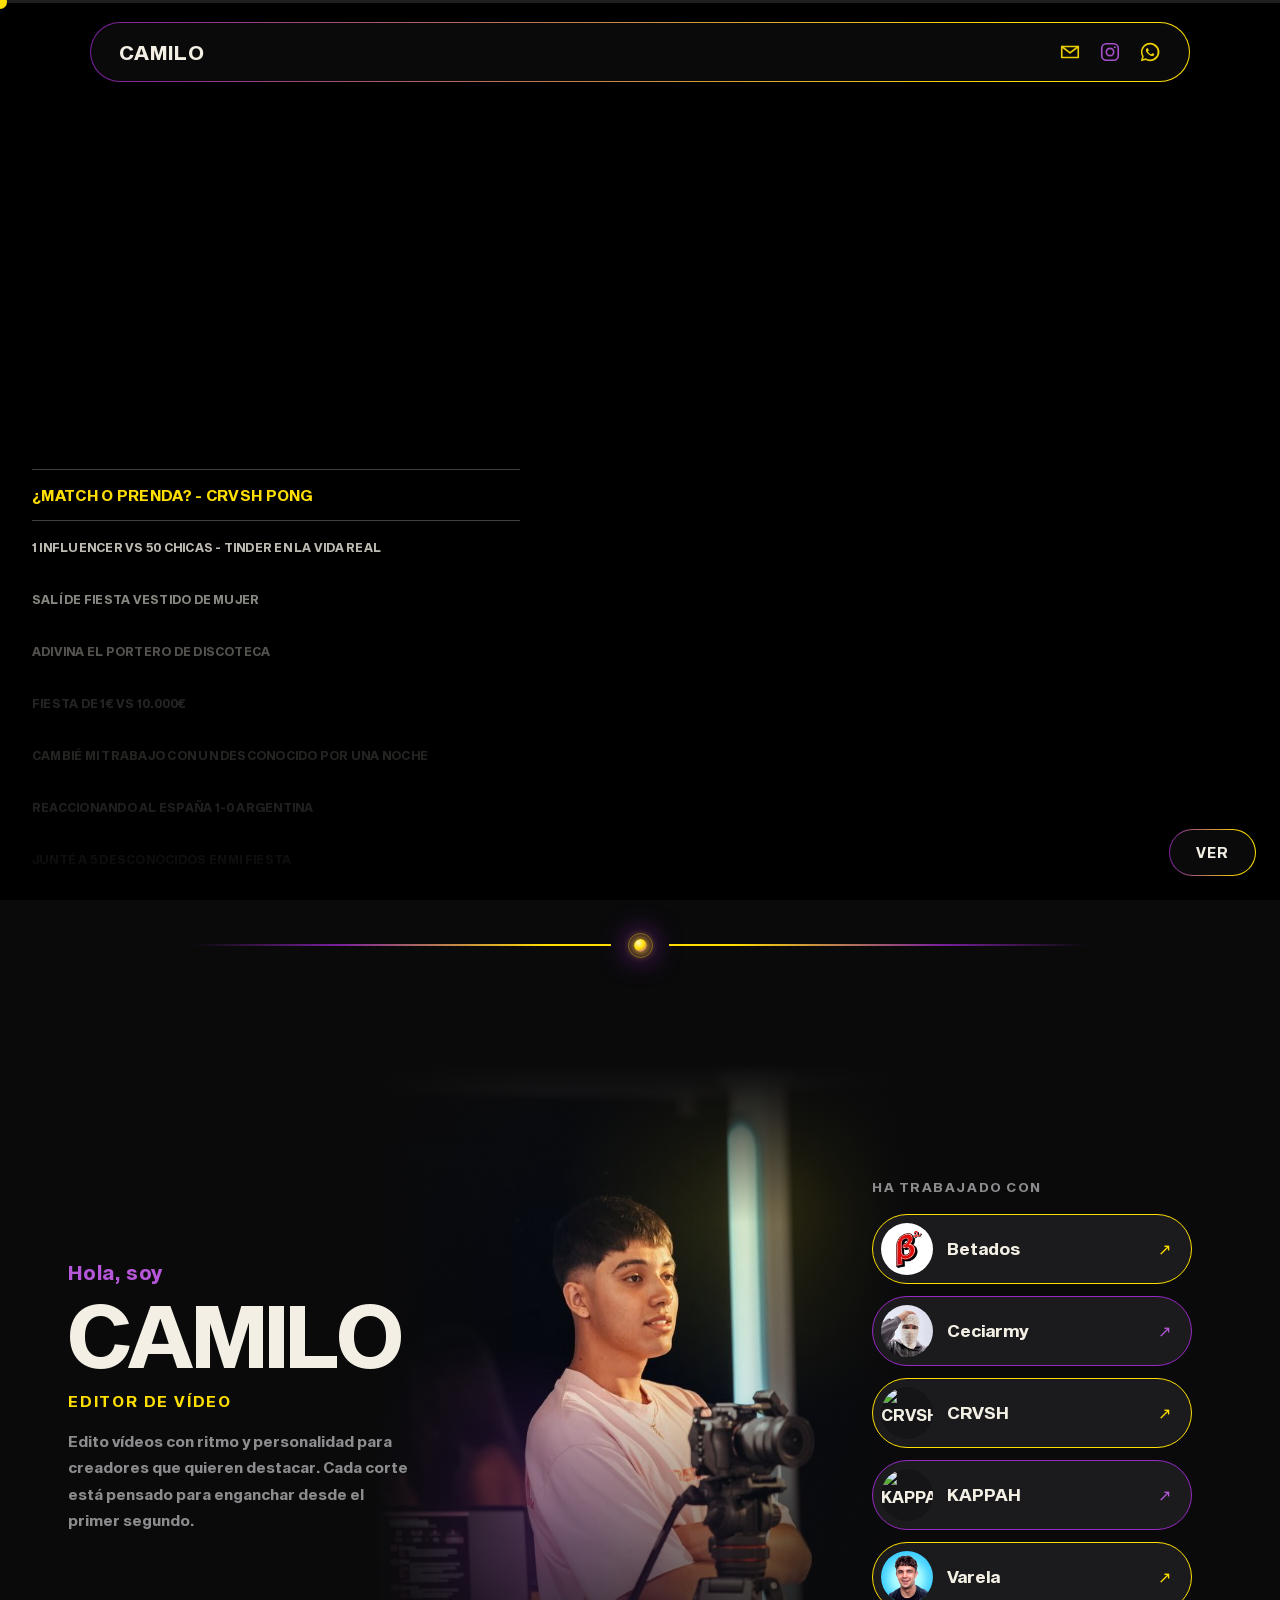
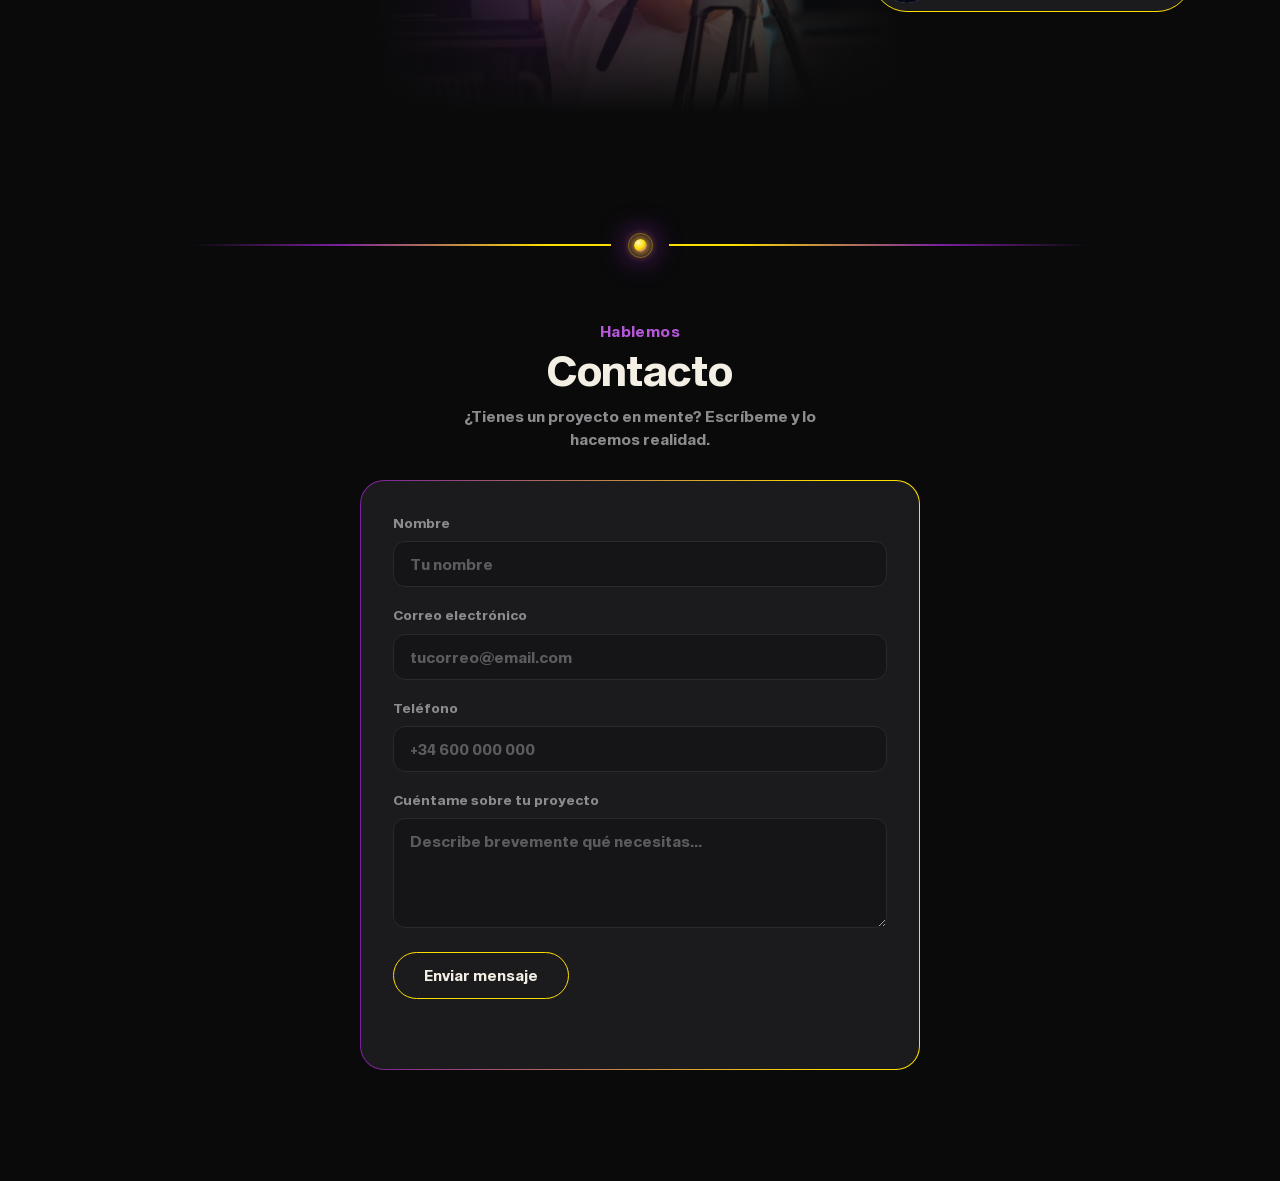
==== commit 34435751: "test: adapt tests to user update by id;" ====
--- a/index.html
+++ b/index.html
@@ -1,2634 +1,2057 @@
 <!doctype html>
 <html lang="es">
-
-<head>
-  <meta charset="UTF-8" />
-  <meta name="viewport" content="width=device-width, initial-scale=1, viewport-fit=cover" />
-  <title>Sección Trabajo — Videos / Lista</title>
-  <style>
-    @font-face {
-      font-family: "Sequel Sans Display";
-      src: url("./font/sequel-sans-display-bold.ttf") format("truetype");
-      font-weight: bold;
-      font-style: normal;
-      font-display: swap;
-    }
-
-    :root {
-      /* --- NEGRO (secundario) y variantes --- */
-      --black: #0a0a0b;
-      --black-soft: #151517;
-      --black-card: #1b1b1d;
-      --gray-line: #2a2a2c;
-      --gray: #8c8c8f;
-      --cream: #f3efe4;
-
-      /* --- AMARILLO (principal) y variantes --- */
-      --yellow: #ffdf00;
-      --yellow-dim: #c9b000;
-      --yellow-dark: #8f7c00;
-      --yellow-light: #ffe94d;
-      --yellow-pale: #fff3a3;
-
-      /* --- MORADO (semi principal) y variantes --- */
-      --purple: #9729c4;
-      --purple-dim: #7a1f9e;
-      --purple-dark: #591675;
-      --purple-light: #b657da;
-      --purple-pale: #dba6f0;
-
-      --font-display: "Sequel Sans Display", sans-serif;
-      --font-body: "Sequel Sans Display", sans-serif;
-
-      /* SEPARACIÓN DE LAS LISTAS LATERALES */
-      --gap-lg: clamp(4rem, 12vw, 15rem);
-
-      /* ANCHO DEL CONTENEDOR VERTICAL */
-      --v-container-w: clamp(340px, 32vw, 480px);
-      /* ANCHO DE LAS TARJETAS VERTICALES */
-      --v-card-w: clamp(260px, 22vw, 360px);
-    }
-
-    * {
-      box-sizing: border-box;
-    }
-
-    html,
-    body {
-      margin: 0;
-      padding: 0;
-      min-height: 100vh;
-      min-height: 100dvh;
-      width: 100%;
-      max-width: 100vw;
-      overflow-x: hidden;
-      /* Evita scroll horizontal, pero permite scroll vertical */
-      background: radial-gradient(circle at 50% 50%,
-          var(--black-soft),
-          var(--black));
-      font-family: var(--font-body);
-      position: relative;
-      -webkit-text-size-adjust: 100%;
-      text-size-adjust: 100%;
-    }
-
-    img,
-    video {
-      max-width: 100%;
-    }
-
-    h1,
-    h2,
-    h3 {
-      font-family: var(--font-display);
-      letter-spacing: 0.02em;
-      margin: 0;
-      color: var(--cream);
-    }
-
-    ul {
-      list-style: none;
-      margin: 0;
-      padding: 0;
-    }
-
-    a,
-    button {
-      color: inherit;
-    }
-
-    /* ========================================================
-   INTRO ANIMADA / CENTRADO ABSOLUTO AJUSTADO
-   ======================================================== */
-    .intro-wallpaper-container {
-      position: fixed;
-      inset: 0;
-      width: 100vw;
-      height: 100vh;
-      height: 100dvh;
-      display: flex;
-      align-items: center;
-      justify-content: center;
-      z-index: 1;
-      pointer-events: none;
-      overflow: hidden;
-    }
-
-    /* Capa de relámpagos ambientales */
-    .lightning-flash {
-      position: absolute;
-      inset: 0;
-      background: #fff;
-      opacity: 0;
-      z-index: 1;
-      pointer-events: none;
-      mix-blend-mode: color-dodge;
-      animation: storm-lightning 2.2s cubic-bezier(0.15, 0.85, 0.3, 1) 0.2s forwards;
-    }
-
-    .intro-name {
-      position: relative;
-      z-index: 2;
-      font-family: var(--font-display);
-      color: var(--cream);
-      text-align: center;
-      white-space: nowrap;
-      text-transform: uppercase;
-
-      /* Reducimos el tamaño de 24vw a 14vw (puedes ajustarlo a tu gusto) */
-      font-size: 14vw;
-      line-height: 0.85;
-
-      /* Eliminamos el margin-top para que quede 100% centrado */
-
-      will-change: transform, opacity;
-      animation:
-        intro-electricity 1.6s cubic-bezier(0.25, 1, 0.5, 1) 0.3s forwards,
-        transform-to-wallpaper 2.5s cubic-bezier(0.25, 1, 0.3, 1) 1.9s forwards;
-      max-width: 100vw;
-    }
-
-    /* Animación: Descarga de rayos ambientales */
-    @keyframes storm-lightning {
-
-      0%,
-      11%,
-      15%,
-      45%,
-      49%,
-      100% {
+  <head>
+    <meta charset="UTF-8" />
+    <meta name="viewport" content="width=device-width, initial-scale=1.0" />
+    <title>Camilo — Editor de Video</title>
+    <style>
+      @font-face {
+        font-family: "Sequel Sans";
+        src: url("./font/sequel-sans-display-bold.ttf") format("truetype");
+        font-weight: 700;
+        font-style: normal;
+        font-display: swap;
+      }
+
+      /* ============ TOKENS ============ */
+      :root {
+        --black: #0a0a0b;
+        --black-soft: #151517;
+        --black-card: #1b1b1d;
+        --gray-line: #2a2a2c;
+        --gray: #8c8c8f;
+        --cream: #f3efe4;
+
+        --yellow: #ffdf00;
+        --yellow-pale: #fff6c2;
+        --yellow-dim: #c9b000;
+
+        --purple: #9729c4;
+        --purple-light: #b657da;
+        --purple-dim: #7a1f9e;
+        --font: "Sequel Sans", "Arial Black", Arial, sans-serif;
+        --grad: linear-gradient(to right, var(--purple-dim), var(--yellow) 85%);
+      }
+
+      * {
+        margin: 0;
+        padding: 0;
+        box-sizing: border-box;
+      }
+
+      body {
+        background: var(--black);
+        color: var(--cream);
+        font-family: var(--font);
+        line-height: 1.5;
+        -webkit-font-smoothing: antialiased;
+        overflow-x: hidden;
+      }
+
+      body.lock-scroll {
+        overflow: hidden;
+        height: 100vh;
+      }
+
+      ::selection {
+        background: var(--yellow-dim);
+        color: var(--black);
+      }
+
+      a {
+        color: inherit;
+        text-decoration: none;
+      }
+
+      img {
+        display: block;
+        max-width: 100%;
+      }
+
+      @media (prefers-reduced-motion: reduce) {
+        *,
+        *::before,
+        *::after {
+          animation-duration: 0.001ms !important;
+          animation-iteration-count: 1 !important;
+          transition-duration: 0.001ms !important;
+        }
+      }
+
+      /* ============ INTRO LOADER ============ */
+      #intro-loader {
+        position: fixed;
+        inset: 0;
+        z-index: 200;
+        background: var(--black);
+        display: flex;
+        flex-direction: column;
+        overflow: hidden;
+        transition: opacity 0.7s ease;
+      }
+
+      #intro-loader.fade-out {
         opacity: 0;
-      }
-
-      12% {
-        opacity: 0.9;
-        background: radial-gradient(circle,
-            #ffffff 10%,
-            var(--purple-light) 70%,
-            transparent 100%);
-      }
-
-      14% {
-        opacity: 0.3;
-      }
-
-      16% {
-        opacity: 0.95;
-        background: radial-gradient(circle,
-            #ffffff 15%,
-            var(--purple) 55%,
-            var(--yellow) 100%);
-      }
-
-      46% {
-        opacity: 0.85;
-        background: radial-gradient(circle,
-            #ffffff 10%,
-            var(--yellow) 55%,
-            var(--purple) 100%);
-      }
-
-      48% {
-        opacity: 0.2;
-      }
-    }
-
-    /* Animación: Sobrecarga eléctrica en las letras sin saltos 3D */
-    @keyframes intro-electricity {
-      0% {
+        pointer-events: none;
+      }
+
+      #dark-overlay {
+        position: absolute;
+        inset: 0;
+        background: var(--black);
         opacity: 0;
-        transform: scale(0.85);
-        text-shadow: 0 0 50px rgba(255, 223, 0, 0.8);
-      }
-
-      11% {
-        opacity: 0.1;
-        text-shadow: none;
-      }
-
-      12% {
+        z-index: 5;
+        transition: opacity 0.5s ease;
+      }
+
+      #dark-overlay.active {
+        opacity: 0.86;
+      }
+
+      /* Cada fila ocupa un tercio exacto de la altura de la pantalla */
+      .reel-track {
+        flex: 1 1 0;
+        min-height: 0;
+        overflow: hidden;
+        position: relative;
+        border-bottom: 1px solid var(--black-soft);
+        padding-top: 5px;
+        padding-bottom: 5px;
+        box-sizing: border-box;
+      }
+
+      .reel-track:last-child {
+        border-bottom: none;
+      }
+
+      .reel-row {
+        display: flex;
+        height: 100%;
+        width: max-content;
+        gap: 6px;
+        will-change: transform;
+      }
+
+      .reel-row.dir-left {
+        animation: scroll-left 34s linear infinite;
+      }
+      .reel-row.dir-right {
+        animation: scroll-right 40s linear infinite;
+      }
+      .reel-row.dir-slow {
+        animation: scroll-left 52s linear infinite;
+      }
+
+      @keyframes scroll-left {
+        from {
+          transform: translateX(0);
+        }
+        to {
+          transform: translateX(-50%);
+        }
+      }
+      @keyframes scroll-right {
+        from {
+          transform: translateX(-50%);
+        }
+        to {
+          transform: translateX(0);
+        }
+      }
+
+      .thumb {
+        position: relative;
+        flex: 0 0 auto;
+        height: 100%;
+        aspect-ratio: 16 / 10;
+        overflow: hidden;
+        background: var(--black-card);
+        border: 3px solid var(--yellow);
+        border-radius: 16px;
+        box-sizing: border-box;
+      }
+
+      .thumb.alt {
+        border-color: var(--purple);
+      }
+
+      .thumb-img {
+        width: 100%;
+        height: 100%;
+        object-fit: cover;
+      }
+
+      /* ============ LOGO REVEAL ============ */
+      #logo-reveal {
+        position: fixed;
+        inset: 0;
+        z-index: 300;
+        display: flex;
+        align-items: center;
+        justify-content: center;
+        pointer-events: none;
+        opacity: 0;
+        transform: translateY(-130vh) rotate(-6deg);
+      }
+
+      #logo-reveal.drop {
         opacity: 1;
-        text-shadow:
-          0 0 10px #fff,
-          0 0 30px var(--purple-light),
-          0 0 60px var(--purple);
-      }
-
-      14% {
-        text-shadow:
-          0 0 5px #fff,
-          0 0 15px var(--purple-light);
-      }
-
-      16% {
-        text-shadow:
-          0 0 20px #fff,
-          0 0 40px var(--yellow),
-          0 0 70px var(--purple);
-      }
-
-      25% {
+        animation: fall-in 0.75s cubic-bezier(0.34, 1.2, 0.5, 1) forwards;
+      }
+
+      #logo-reveal.zoom-out {
+        animation: zoom-away 0.7s cubic-bezier(0.6, 0, 0.9, 0.3) forwards;
+      }
+
+      @keyframes fall-in {
+        0% {
+          transform: translateY(-130vh) rotate(-6deg);
+        }
+        58% {
+          transform: translateY(18px) rotate(2deg);
+        }
+        75% {
+          transform: translateY(-10px) rotate(-1deg);
+        }
+        100% {
+          transform: translateY(0) rotate(0deg);
+        }
+      }
+
+      @keyframes zoom-away {
+        0% {
+          transform: scale(1);
+          opacity: 1;
+        }
+        100% {
+          transform: scale(7);
+          opacity: 0;
+        }
+      }
+
+      .logo-container {
+        background: transparent;
+        display: flex;
+        justify-content: center;
+        align-items: center;
+        width: min(94vw, 1350px);
+      }
+
+      .logo-svg {
+        display: block;
+        width: 100%;
+        font-family: var(--font);
+        font-size: 180px;
+        font-weight: 900;
+        letter-spacing: 14px;
+      }
+
+      .text-base {
+        fill: #ffffff;
+      }
+
+      .text-glow {
+        fill: transparent;
+        stroke: url(#light-beam);
+        stroke-width: 4px;
+        stroke-dasharray: 150 400;
+        stroke-dashoffset: 400;
+        animation: sweep 4s ease-in-out infinite alternate;
+      }
+
+      @keyframes sweep {
+        0% {
+          stroke-dashoffset: 400;
+        }
+        100% {
+          stroke-dashoffset: -400;
+        }
+      }
+
+      /* ============ MAIN PAGE ============ */
+      #main-page {
+        position: relative;
+        z-index: 1;
+        opacity: 0;
+        transform: scale(1.06);
+        transition:
+          opacity 0.9s ease,
+          transform 0.9s cubic-bezier(0.2, 0.7, 0.3, 1);
+      }
+
+      /* El header vive fuera de #main-page: así no hereda su animación de
+     entrada y queda libre para desplazarse con el scroll de la página. */
+      #header-float {
+        position: relative;
+        z-index: 51;
+        opacity: 0;
+        transition: opacity 0.6s ease 0.15s;
+      }
+
+      #header-float.visible {
         opacity: 1;
-        transform: scale(1);
-        text-shadow: 0 0 15px rgba(255, 255, 255, 0.4);
-      }
-
-      45% {
-        text-shadow: 0 0 10px rgba(255, 255, 255, 0.4);
-      }
-
-      46% {
-        text-shadow:
-          0 0 20px #fff,
-          0 0 45px var(--yellow),
-          0 0 75px var(--purple);
-      }
-
-      48% {
-        text-shadow: none;
-      }
-
-      100% {
+      }
+
+      #main-page.visible {
         opacity: 1;
-        transform: scale(1);
-        text-shadow: 0 0 15px rgba(243, 239, 228, 0.15);
-      }
-    }
-
-    /* Animación: Transición de zoom */
-    @keyframes transform-to-wallpaper {
-      0% {
-        opacity: 1;
-        transform: scale(1);
-        letter-spacing: 0.05em;
-      }
-
-      100% {
-        opacity: 0;
-        transform: scaleX(1.5) scaleY(2.4);
-        letter-spacing: 0.1em;
-        text-shadow: none;
-      }
-    }
-
-    /* Video de fondo que sustituye al texto "CAMILO" cuando arranca el carrusel */
-    .intro-bg-video {
-      position: absolute;
-      inset: 0;
-      width: 100%;
-      height: 100%;
-      object-fit: cover;
-      z-index: 0;
-      opacity: 0;
-      transition: opacity 2.6s ease-in-out;
-    }
-
-    /* Al activarse (cuando arranca el carrusel): el video va apareciendo poco a poco,
-       en armonía con el propio desvanecimiento de "CAMILO", que ya se apaga solo
-       gracias a su animación de zoom (transform-to-wallpaper) */
-    .intro-wallpaper-container.video-active .intro-bg-video {
-      opacity: 1;
-    }
-
-    /* ========================================================
-   SECTION - TRABAJO (Diseño con Centrado Absoluto del Carrusel)
-   ======================================================== */
-    .trabajo {
-      position: relative;
-      height: 100vh;
-      height: 100dvh;
-      width: 100%;
-      z-index: 2;
-      overflow: hidden;
-      display: flex;
-      align-items: center;
-      justify-content: center;
-    }
-
-    /* --- Toggle superior (Sin left especificado) --- */
-    .trabajo-toggle {
-      position: absolute;
-      top: 40px;
-      display: flex;
-      gap: 6px;
-      padding: 6px;
-      border: 1px solid var(--gray-line);
-      border-radius: 999px;
-      background: var(--black-soft);
-      z-index: 10;
-
-      opacity: 0;
-      transform: translateY(-10px);
-      animation: toggle-fade-in 1.2s cubic-bezier(0.16, 1, 0.3, 1) 2.6s forwards;
-      transition:
-        opacity 0.32s cubic-bezier(0.16, 1, 0.3, 1),
-        visibility 0s linear 0s;
-    }
-
-    @keyframes toggle-fade-in {
-      100% {
-        opacity: 1;
-        transform: translateY(0);
-      }
-    }
-
-    .toggle-btn {
-      font-family: var(--font-body);
-      font-size: 0.8rem;
-      letter-spacing: 0.12em;
-      text-transform: uppercase;
-      padding: 10px 24px;
-      border-radius: 999px;
-      border: none;
-      background: transparent;
-      color: var(--gray);
-      cursor: pointer;
-      transition:
-        background 0.25s ease,
-        color 0.25s ease;
-    }
-
-    .toggle-btn.active {
-      background: var(--yellow);
-      color: var(--black);
-      font-weight: 600;
-    }
-
-    .toggle-btn:hover:not(.active) {
-      color: var(--purple-light);
-    }
-
-    .toggle-btn:focus-visible {
-      outline: 2px solid var(--yellow);
-      outline-offset: 3px;
-    }
-
-    /* --- Contenedor de vistas (Entrada de carrete físico: derecha a izquierda, sin fade) --- */
-    .view-stage {
-      width: 100%;
-      height: 100%;
-      max-width: 1690px;
-      position: relative;
-      perspective: 1400px;
-      display: flex;
-      align-items: center;
-      justify-content: center;
-
-      /* Empieza completamente fuera de pantalla (derecha) Y con opacity:0.
-   Así queda garantizado que no se pueda ver nada del carrusel en ningún
-   momento antes de que arranque su propia animación (que se dispara justo
-   cuando termina el zoom del nombre, vía el delay de abajo). En cuanto la
-   animación arranca, pasa a opacity:1 de golpe (ya en movimiento) y se
-   desliza hasta el centro. */
-      opacity: 0;
-      transform: translateX(100vw);
-      will-change: transform, opacity;
-      animation: carousel-slide-in 2.4s cubic-bezier(0.1, 0.85, 0.25, 1) 2.2s forwards;
-    }
-
-    @keyframes carousel-slide-in {
-      0% {
-        opacity: 1;
-        transform: translateX(100vw);
-      }
-
-      100% {
-        opacity: 1;
-        transform: translateX(0);
-        /* Se desliza hasta su posición centrada de forma gradual */
-      }
-    }
-
-    .view {
-      position: absolute;
-      inset: 0;
-      display: flex;
-      align-items: center;
-      justify-content: center;
-      transition:
-        opacity 0.65s cubic-bezier(0.65, 0, 0.35, 1),
-        transform 0.65s cubic-bezier(0.65, 0, 0.35, 1);
-      will-change: opacity, transform;
-      backface-visibility: hidden;
-    }
-
-    .view-lista {
-      gap: var(--gap-lg);
-    }
-
-    .trabajo[data-view="videos"] .view-videos {
-      opacity: 1;
-      transform: none;
-      pointer-events: auto;
-      z-index: 2;
-    }
-
-    .trabajo[data-view="videos"] .view-lista {
-      opacity: 0;
-      transform: scaleX(0.3) rotateY(8deg);
-      pointer-events: none;
-      z-index: 1;
-    }
-
-    .trabajo[data-view="lista"] .view-lista {
-      opacity: 1;
-      transform: none;
-      pointer-events: auto;
-      z-index: 2;
-    }
-
-    .trabajo[data-view="lista"] .view-videos {
-      opacity: 0;
-      transform: scaleX(0.3) rotateY(-8deg);
-      pointer-events: none;
-      z-index: 1;
-    }
-
-    /* --- Vista VIDEOS: carrusel centrado --- */
-    .h-carousel {
-      width: 100%;
-      padding: 60px 0;
-      display: flex;
-      align-items: center;
-      /* Base tal cual: SIN overflow:hidden y SIN mask-image.
-   Así, durante toda la animación de carrete se ve el carrusel completo,
-   sin recortar ni cortar ninguna tarjeta. */
-    }
-
-    .h-carousel.reel-done {
-      /* El overflow se activa al instante; el mask-image (la sombra) lo controla
-   el JS con un fade manual (ver initReelShadow) para que aparezca poco a
-   poco en vez de de golpe. */
-      overflow: hidden;
-    }
-
-    .h-track {
-      display: flex;
-      align-items: center;
-      gap: 14px;
-      width: max-content;
-      will-change: transform;
-      backface-visibility: hidden;
-      transform: translateX(0);
-    }
-
-    /* --- CONTENEDOR DE TARJETA EXTERNA --- */
-    .h-card-wrapper {
-      display: flex;
-      flex-direction: column;
-      gap: 12px;
-      flex-shrink: 0;
-      transition:
-        transform 0.7s cubic-bezier(0.34, 1.56, 0.64, 1),
-        opacity 0.4s ease;
-      transform: scale(0.92);
-      opacity: 0.55;
-    }
-
-    /* --- Metadatos Superiores Externos --- */
-    .h-card-meta {
-      display: flex;
-      justify-content: space-between;
-      align-items: center;
-      padding: 0 4px;
-      font-family: var(--font-body);
-      color: var(--cream);
-      font-size: 0.72rem;
-      letter-spacing: 0.05em;
-      text-transform: uppercase;
-      opacity: 0;
-      transform: translateY(5px);
-      transition:
-        opacity 0.35s cubic-bezier(0.25, 1, 0.5, 1),
-        transform 0.35s cubic-bezier(0.25, 1, 0.5, 1);
-    }
-
-    .h-card-views {
-      display: flex;
-      align-items: center;
-      gap: 4px;
-    }
-
-    .h-card-views svg {
-      width: 12px;
-      height: 12px;
-      fill: currentColor;
-    }
-
-    .h-card-wrapper:hover .h-card-meta {
-      opacity: 1;
-      transform: translateY(0);
-    }
-
-    .h-card-wrapper.is-selected .h-card-meta {
-      opacity: 1;
-      transform: translateY(0);
-    }
-
-    /* --- El Recuadro del Video / Tarjeta --- */
-    .h-item {
-      position: relative;
-      width: min(30vw, 300px);
-      aspect-ratio: 16 / 10;
-      border-radius: 14px;
-      overflow: hidden;
-      border: 1px solid var(--gray-line);
-      cursor: pointer;
-      filter: grayscale(35%);
-      transition:
-        filter 0.4s ease,
-        border-color 0.4s ease,
-        box-shadow 0.4s ease;
-    }
-
-    .h-item video {
-      width: 100%;
-      height: 100%;
-      object-fit: cover;
-      display: block;
-    }
-
-    .h-thumb {
-      position: absolute;
-      inset: 0;
-      width: 100%;
-      height: 100%;
-      object-fit: cover;
-      display: block;
-      opacity: 1;
-      transition: opacity 0.35s ease;
-      pointer-events: none;
-    }
-
-    .h-item.is-playing .h-thumb {
-      opacity: 0;
-    }
-
-    .h-card-wrapper.is-selected {
-      opacity: 1;
-      transform: scale(1.22);
-      z-index: 4;
-    }
-
-    .h-card-wrapper.is-selected .h-item {
-      filter: grayscale(0);
-      border-color: var(--yellow);
-      box-shadow: 0 25px 50px rgba(0, 0, 0, 0.55);
-    }
-
-    .h-card-wrapper.item-alt.is-selected .h-item {
-      border-color: var(--purple-light);
-      box-shadow:
-        0 25px 50px rgba(0, 0, 0, 0.55),
-        0 0 0 1px rgba(151, 41, 196, 0.35);
-    }
-
-    /* SEPARACIÓN INTELIGENTE CON GPU */
-    .h-card-wrapper:has(~ .h-card-wrapper.is-selected) {
-      transform: scale(0.92) translateX(-22px);
-    }
-
-    .h-card-wrapper.is-selected~.h-card-wrapper {
-      transform: scale(0.92) translateX(22px);
-    }
-
-    /* EFFECT RIPPLE
-   Optimización: se anima transform:scale (solo compositor) en vez de
-   width/height (que obligaría a recalcular layout en cada frame). El
-   tamaño final se fija ya en la propia regla (320px) y se "esconde"
-   con scale(0), así el resultado visual es idéntico pero mucho más fluido. */
-    .ripple-drop {
-      position: absolute;
-      width: 448px;
-      height: 448px;
-      border-radius: 50%;
-      background: rgba(255, 223, 0, 0.35);
-      transform: translate(-50%, -50%) scale(0);
-      opacity: 0.9;
-      pointer-events: none;
-      z-index: 10;
-      animation: ripple-water 0.75s cubic-bezier(0.1, 0.8, 0.3, 1) forwards;
-    }
-
-    @keyframes ripple-water {
-      0% {
-        transform: translate(-50%, -50%) scale(0);
-        opacity: 0.9;
-        box-shadow:
-          0 0 0 0px rgba(255, 223, 0, 0.4),
-          inset 0 0 15px rgba(255, 255, 255, 0.4);
-      }
-
-      100% {
-        transform: translate(-50%, -50%) scale(1);
-        opacity: 0;
-        box-shadow:
-          0 0 0 30px rgba(255, 223, 0, 0),
-          inset 0 0 30px rgba(255, 255, 255, 0);
-      }
-    }
-
-    .ripple-drop.ripple-alt {
-      background: rgba(151, 41, 196, 0.35);
-    }
-
-    .ripple-drop.ripple-alt {
-      animation-name: ripple-water-alt;
-    }
-
-    @keyframes ripple-water-alt {
-      0% {
-        transform: translate(-50%, -50%) scale(0);
-        opacity: 0.9;
-        box-shadow:
-          0 0 0 0px rgba(151, 41, 196, 0.4),
-          inset 0 0 15px rgba(255, 255, 255, 0.4);
-      }
-
-      100% {
-        transform: translate(-50%, -50%) scale(1);
-        opacity: 0;
-        box-shadow:
-          0 0 0 30px rgba(151, 41, 196, 0),
-          inset 0 0 30px rgba(255, 255, 255, 0);
-      }
-    }
-
-    /* Botones Expandir */
-    .h-expand,
-    .v-expand {
-      position: absolute;
-      top: 50%;
-      left: 50%;
-      transform: translate(-50%, -50%) scale(0.7);
-      display: flex;
-      align-items: center;
-      gap: 8px;
-      padding: 10px 18px;
-      border-radius: 999px;
-      border: 1px solid rgba(243, 239, 228, 0.4);
-      background: rgba(10, 10, 11, 0.75);
-      backdrop-filter: blur(6px);
-      color: var(--cream);
-      font-family: var(--font-body);
-      font-size: 0.78rem;
-      letter-spacing: 0.1em;
-      text-transform: uppercase;
-      cursor: pointer;
-      opacity: 0;
-      pointer-events: none;
-      transition:
-        opacity 0.3s ease,
-        transform 0.3s ease,
-        background 0.25s ease,
-        border-color 0.25s ease;
-      z-index: 5;
-    }
-
-    .h-card-wrapper.is-selected .h-expand,
-    .v-item.active .v-expand {
-      opacity: 1;
-      pointer-events: auto;
-      transform: translate(-50%, -50%) scale(1);
-    }
-
-    .h-expand:hover,
-    .v-expand:hover {
-      background: var(--yellow);
-      border-color: var(--yellow);
-      color: var(--black);
-    }
-
-    .h-card-wrapper.item-alt .h-expand:hover,
-    .v-item.item-alt .v-expand:hover {
-      background: var(--purple);
-      border-color: var(--purple);
-      color: var(--cream);
-    }
-
-    /* --- Vista LISTA --- */
-    .side-list {
-      display: flex;
-      flex-direction: column;
-      justify-content: center;
-      gap: 2px;
-      width: 230px;
-      z-index: 5;
-    }
-
-    .side-left {
-      align-items: flex-end;
-      text-align: right;
-    }
-
-    .side-right {
-      align-items: flex-start;
-      text-align: left;
-    }
-
-    .side-list li {
-      display: flex;
-      align-items: baseline;
-      gap: 8px;
-      font-family: var(--font-display);
-      font-size: 1.4rem;
-      color: var(--gray);
-      opacity: 0.4;
-      padding: 10px 6px;
-      cursor: pointer;
-      transition:
-        color 0.3s ease,
-        opacity 0.3s ease,
-        transform 0.3s ease;
-    }
-
-    .side-left li {
-      transform-origin: right center;
-      justify-content: flex-end;
-    }
-
-    .side-right li {
-      transform-origin: left center;
-      justify-content: flex-start;
-    }
-
-    .side-list li:hover:not(.active) {
-      color: var(--cream);
-      opacity: 0.65;
-    }
-
-    .side-list li.active {
-      color: var(--yellow);
-      opacity: 1;
-      transform: scale(1.08);
-    }
-
-    .side-list li.item-alt.active {
-      color: var(--purple-light);
-    }
-
-    .side-views {
-      display: inline-flex;
-      align-items: center;
-      gap: 4px;
-      font-family: var(--font-body);
-      font-size: 0.74rem;
-      letter-spacing: 0.04em;
-      text-transform: none;
-      color: inherit;
-      opacity: 0.8;
-    }
-
-    .side-views svg {
-      width: 12px;
-      height: 12px;
-      fill: currentColor;
-    }
-
-    /* CONTENEDOR VERTICAL */
-    .v-carousel {
-      position: relative;
-      width: var(--v-container-w);
-      height: min(68vh, 700px);
-      overflow: hidden;
-      -webkit-mask-image: linear-gradient(180deg,
-          transparent,
-          #000 8%,
-          #000 92%,
-          transparent);
-      mask-image: linear-gradient(180deg,
-          transparent,
-          #000 8%,
-          #000 92%,
-          transparent);
-      z-index: 4;
-    }
-
-    .v-track {
-      display: flex;
-      flex-direction: column;
-      align-items: center;
-      gap: var(--v-gap, 22px);
-      width: 100%;
-      will-change: transform;
-      backface-visibility: hidden;
-      transform: translateY(0);
-    }
-
-    /* TARJETAS VERTICALES */
-    .v-item {
-      position: relative;
-      width: var(--v-card-w);
-      aspect-ratio: 16 / 10;
-      border-radius: 14px;
-      overflow: hidden;
-      border: 2px solid var(--gray-line);
-      background: var(--black-card);
-      cursor: pointer;
-      flex-shrink: 0;
-      opacity: 0.5;
-      transform: scale(0.9);
-      transition:
-        border-color 0.35s ease,
-        transform 0.5s cubic-bezier(0.34, 1.56, 0.64, 1),
-        opacity 0.35s ease,
-        box-shadow 0.35s ease;
-    }
-
-    .v-item video {
-      width: 100%;
-      height: 100%;
-      object-fit: cover;
-      display: block;
-    }
-
-    .v-thumb {
-      position: absolute;
-      inset: 0;
-      width: 100%;
-      height: 100%;
-      object-fit: cover;
-      display: block;
-      opacity: 1;
-      transition: opacity 0.35s ease;
-      pointer-events: none;
-    }
-
-    .v-item.is-playing .v-thumb {
-      opacity: 0;
-    }
-
-    .v-item.active {
-      opacity: 1;
-      border-color: var(--yellow);
-      transform: scale(1.06);
-      box-shadow: 0 20px 40px rgba(0, 0, 0, 0.65);
-    }
-
-    .v-item.item-alt.active {
-      border-color: var(--purple-light);
-      box-shadow:
-        0 20px 40px rgba(0, 0, 0, 0.65),
-        0 0 0 1px rgba(151, 41, 196, 0.35);
-    }
-
-    /* ========================================================
-   MODAL DE VIDEO A PANTALLA COMPLETA
-   ======================================================== */
-    .video-modal {
-      position: fixed;
-      inset: 0;
-      background: var(--black);
-      display: flex;
-      align-items: center;
-      justify-content: center;
-      z-index: 2000;
-      opacity: 0;
-      pointer-events: none;
-      transition: opacity 0.9s cubic-bezier(0.25, 1, 0.5, 1);
-    }
-
-    .video-modal.open {
-      opacity: 1;
-      pointer-events: auto;
-      transition: opacity 1.2s cubic-bezier(0.16, 1, 0.3, 1);
-    }
-
-    .video-modal video {
-      width: 100vw;
-      height: 100vh;
-      height: 100dvh;
-      object-fit: cover;
-      transform: scale(0.85);
-      transition: transform 0.9s cubic-bezier(0.25, 1, 0.5, 1);
-      cursor: pointer;
-    }
-
-    @media (max-width: 768px) {
-      .video-modal video {
-        width: auto;
-        height: auto;
-        max-width: 100vw;
-        max-height: 100vh;
-        max-height: 100dvh;
-        object-fit: contain;
-      }
-    }
-
-    .video-modal.open video {
-      transform: scale(1);
-      transition: transform 1.2s cubic-bezier(0.16, 1, 0.3, 1);
-    }
-
-    .modal-header {
-      position: absolute;
-      top: 0;
-      left: 0;
-      width: 100%;
-      display: grid;
-      grid-template-columns: 1fr auto 1fr;
-      align-items: center;
-      padding: 24px 32px;
-      z-index: 10;
-      background: linear-gradient(180deg,
-          rgba(10, 10, 11, 0.85) 0%,
-          rgba(10, 10, 11, 0) 100%);
-      pointer-events: none;
-      opacity: 0;
-      transform: translateY(-10px);
-      transition:
-        opacity 0.8s cubic-bezier(0.25, 1, 0.5, 1),
-        transform 0.8s cubic-bezier(0.25, 1, 0.5, 1);
-    }
-
-    .video-modal.open .modal-header {
-      pointer-events: auto;
-      opacity: 1;
-      transform: translateY(0);
-      transition-delay: 0.3s;
-    }
-
-    .modal-info-wrapper {
-      justify-self: start;
-      position: relative;
-      display: flex;
-      align-items: center;
-      height: 44px;
-      max-width: 44px;
-      background: rgba(10, 10, 11, 0.55);
-      backdrop-filter: blur(8px);
-      border: 1px solid rgba(243, 239, 228, 0.2);
-      border-radius: 999px;
-      overflow: hidden;
-      transition:
-        max-width 0.5s cubic-bezier(0.25, 1, 0.5, 1),
-        border-color 0.25s ease;
-    }
-
-    .modal-info-wrapper.open {
-      max-width: 320px;
-      border-color: var(--yellow);
-    }
-
-    .modal-info-toggle {
-      display: flex;
-      align-items: center;
-      justify-content: center;
-      width: 42px;
-      height: 42px;
-      flex-shrink: 0;
-      border-radius: 50%;
-      border: none;
-      background: transparent;
-      color: var(--cream);
-      cursor: pointer;
-      transition: color 0.25s ease;
-    }
-
-    .modal-info-toggle svg {
-      width: 18px;
-      height: 18px;
-      fill: currentColor;
-      transition: transform 0.35s cubic-bezier(0.25, 1, 0.5, 1);
-    }
-
-    .modal-info-wrapper.open .modal-info-toggle {
-      color: var(--yellow);
-    }
-
-    .modal-info-wrapper.open .modal-info-toggle svg {
-      transform: rotate(180deg);
-    }
-
-    .modal-info-banner {
-      white-space: nowrap;
-      font-family: var(--font-body);
-      font-size: 0.78rem;
-      letter-spacing: 0.05em;
-      color: var(--cream);
-      text-decoration: none;
-      padding-right: 20px;
-      opacity: 0;
-      transform: translateX(-10px);
-      transition:
-        opacity 0.4s cubic-bezier(0.25, 1, 0.5, 1),
-        transform 0.4s cubic-bezier(0.25, 1, 0.5, 1);
-    }
-
-    .modal-info-wrapper.open .modal-info-banner {
-      opacity: 1;
-      transform: translateX(0);
-      transition-delay: 0.1s;
-    }
-
-    .modal-title {
-      grid-column: 2;
-      text-align: center;
-      font-family: var(--font-display);
-      font-size: 2.2rem;
-      color: var(--cream);
-      letter-spacing: 0.04em;
-      text-shadow: 0 4px 10px rgba(0, 0, 0, 0.5);
-      max-width: 100%;
-      overflow: hidden;
-      text-overflow: ellipsis;
-      white-space: nowrap;
-    }
-
-    .modal-close {
-      grid-column: 3;
-      justify-self: end;
-      background: rgba(10, 10, 11, 0.55);
-      backdrop-filter: blur(8px);
-      border: 1px solid rgba(243, 239, 228, 0.2);
-      color: var(--cream);
-      font-size: 1.3rem;
-      width: 44px;
-      height: 44px;
-      border-radius: 50%;
-      cursor: pointer;
-      display: flex;
-      align-items: center;
-      justify-content: center;
-      transition: all 0.25s ease;
-    }
-
-    .modal-close:hover {
-      border-color: var(--yellow);
-      color: var(--yellow);
-      background: rgba(255, 223, 0, 0.1);
-    }
-
-    .modal-play-pause {
-      position: absolute;
-      top: 50%;
-      left: 50%;
-      transform: translate(-50%, -50%) scale(0.9);
-      width: 80px;
-      height: 80px;
-      border-radius: 50%;
-      background: rgba(10, 10, 11, 0.65);
-      backdrop-filter: blur(8px);
-      border: 2px solid rgba(243, 239, 228, 0.25);
-      color: var(--yellow);
-      display: flex;
-      align-items: center;
-      justify-content: center;
-      cursor: pointer;
-      z-index: 15;
-      opacity: 0;
-      pointer-events: none;
-      transition:
-        opacity 0.4s cubic-bezier(0.25, 1, 0.5, 1),
-        transform 0.4s cubic-bezier(0.175, 0.885, 0.32, 1.275),
-        background 0.25s ease,
-        border-color 0.25s ease;
-    }
-
-    .modal-play-pause svg {
-      width: 32px;
-      height: 32px;
-      fill: currentColor;
-    }
-
-    .modal-play-pause:hover {
-      background: rgba(255, 223, 0, 0.15);
-      border-color: var(--yellow);
-      transform: translate(-50%, -50%) scale(1.05);
-    }
-
-    .modal-play-pause .icon-pause {
-      display: none;
-    }
-
-    .modal-play-pause.is-playing .icon-play {
-      display: none;
-    }
-
-    .modal-play-pause.is-playing .icon-pause {
-      display: block;
-    }
-
-    .modal-play-pause.visible {
-      opacity: 1;
-      pointer-events: auto;
-      transform: translate(-50%, -50%) scale(1);
-    }
-
-    .modal-play-pause.flash {
-      animation: play-flash 0.75s cubic-bezier(0.25, 1, 0.5, 1) forwards;
-    }
-
-    @keyframes play-flash {
-      0% {
-        opacity: 1;
-        transform: translate(-50%, -50%) scale(1);
-      }
-
-      100% {
-        opacity: 0;
-        transform: translate(-50%, -50%) scale(1.3);
-      }
-    }
-
-    .modal-watermark {
-      position: absolute;
-      bottom: 34px;
-      left: 50%;
-      transform: translateX(-50%);
-      font-family: var(--font-body);
-      font-size: 0.78rem;
-      letter-spacing: 0.18em;
-      text-transform: uppercase;
-      color: var(--gray);
-      pointer-events: none;
-      z-index: 10;
-      display: flex;
-      align-items: baseline;
-      gap: 10px;
-      opacity: 0;
-      transition: opacity 1.2s cubic-bezier(0.16, 1, 0.3, 1) 0.8s;
-    }
-
-    .modal-watermark span {
-      font-family: var(--font-display);
-      font-size: 1.9rem;
-      letter-spacing: 0.04em;
-      text-transform: none;
-      background: linear-gradient(100deg,
-          var(--yellow),
-          var(--purple-light));
-      -webkit-background-clip: text;
-      background-clip: text;
-      color: transparent;
-    }
-
-    .video-modal.open .modal-watermark {
-      opacity: 1;
-    }
-
-    @media (max-width: 1024px) {
-      :root {
-        --gap-lg: clamp(1.5rem, 4vw, 3rem);
-      }
-    }
-
-    @media (max-width: 768px) {
-      .trabajo-toggle {
-        opacity: 0 !important;
-        visibility: hidden;
-        pointer-events: none;
-        transition:
-          opacity 0.22s cubic-bezier(0.4, 0, 1, 1),
-          visibility 0s linear 0.22s;
-      }
-    }
-
-    @media (max-width: 860px) {
-      :root {
-        --v-container-w: 300px;
-        --v-card-w: 230px;
-        --v-gap: 16px;
-        --gap-lg: 18px;
-      }
-
-      .trabajo-toggle {
-        top: 20px;
-      }
-
-      .side-list {
-        width: 100px;
-      }
-
-      .side-list li {
-        font-size: 0.95rem;
-        padding: 7px 2px;
-      }
-
-      .v-carousel {
-        height: min(60vh, 560px);
-      }
-
-      .modal-title {
-        font-size: 1.5rem;
-      }
-
-      .modal-header {
-        padding: 16px 20px;
-      }
-
-      .modal-play-pause {
-        width: 64px;
-        height: 64px;
-      }
-
-      .modal-play-pause svg {
-        width: 24px;
-        height: 24px;
-      }
-    }
-
-    @media (max-width: 480px) {
-      :root {
-        --v-container-w: 190px;
-        --v-card-w: 130px;
-        --v-gap: 12px;
-        --gap-lg: 8px;
-      }
-
-      .side-list {
-        width: 68px;
-        gap: 0;
-      }
-
-      .side-list li {
-        font-size: 0.66rem;
-        padding: 5px 2px;
-        gap: 3px;
-      }
-
-      .side-title {
-        max-width: 60px;
-        overflow: hidden;
-        text-overflow: ellipsis;
-        white-space: nowrap;
-        display: inline-block;
-      }
-
-      .side-views {
-        display: none;
-      }
-
-      .v-carousel {
-        height: min(64vh, 500px);
-      }
-    }
-
-    @media (max-width: 360px) {
-      :root {
-        --v-container-w: 165px;
-        --v-card-w: 112px;
-        --v-gap: 10px;
-        --gap-lg: 4px;
-      }
-
-      .h-item {
-        width: min(36vw, 220px);
-      }
-
-      .side-list {
-        width: 54px;
-      }
-
-      .side-title {
-        max-width: 48px;
-      }
-
-      .v-carousel {
-        height: min(62vh, 460px);
-      }
-    }
-
-    @media (max-height: 520px) and (orientation: landscape) {
-      .intro-name {
-        font-size: 14vh;
-      }
-
-      .trabajo-toggle {
-        top: 10px;
-      }
-
-      .h-carousel {
-        padding: 20px 0;
-      }
-
-      .v-carousel {
-        height: min(80vh, 380px);
-      }
-
-      :root {
-        --v-container-w: 260px;
-        --v-card-w: 200px;
-        --v-gap: 14px;
-      }
-    }
-
-    /* ========================================================
-   SECTION - DESCRIPCIÓN (3 columnas)
-   ======================================================== */
-    .descripcion {
-      position: relative;
-      z-index: 2;
-      height: 100vh;
-      width: 99%;
-      margin: 0 auto;
-      display: grid;
-      grid-template-columns: 33% 33% 33%;
-      gap: 0;
-      padding: 0;
-      background: transparent;
-      /* deja ver el wallpaper de CAMILO detrás */
-    }
-
-    .descripcion-col {
-      position: relative;
-      z-index: 2;
-      height: 100%;
-      display: flex;
-      flex-direction: column;
-      justify-content: center;
-      padding: 0 2.5rem;
-    }
-
-    /* --- Columna 1: presentación --- */
-    .descripcion-intro h3 {
-      font-family: var(--font-body);
-      text-transform: uppercase;
-      letter-spacing: 0.25em;
-      font-size: 0.85rem;
-      font-weight: 500;
-      color: var(--yellow);
-      margin-bottom: 0.6rem;
-    }
-
-    .descripcion-intro h1 {
-      font-family: var(--font-display);
-      font-size: clamp(3rem, 6vw, 6rem);
-      line-height: 0.88;
-      color: var(--cream);
-      text-transform: uppercase;
-      letter-spacing: 0.02em;
-      margin-bottom: 1.2rem;
-    }
-
-    .descripcion-intro p {
-      font-family: var(--font-body);
-      font-size: 1rem;
-      line-height: 1.6;
-      color: var(--gray);
-      max-width: 380px;
-    }
-
-    /* --- Columna 2: foto de perfil (placeholder) --- */
-    .descripcion-col-foto {
-      align-items: center;
-    }
-
-    .foto-placeholder {
-      height: 90%;
-      width: 90%;
-      background: #e4e0bc;
-      /* recuadro rojo temporal */
-      border-radius: 16px;
-    }
-
-    /* --- Columna 3: descripción breve + fichas youtubers --- */
-    .descripcion-texto {
-      font-family: var(--font-body);
-      font-size: 0.95rem;
-      line-height: 1.6;
-      color: var(--gray);
-      margin-bottom: 2rem;
-    }
-
-    .youtuber-grid {
-      display: grid;
-      grid-template-columns: repeat(2, 1fr);
-      gap: 1rem;
-    }
-
-    .youtuber-card {
-      background: var(--black-card);
-      border: 1px solid var(--gray-line);
-      border-radius: 10px;
-      padding: 1.4rem 1rem;
-      text-align: center;
-      font-family: var(--font-body);
-      font-weight: 600;
-      letter-spacing: 0.04em;
-      color: var(--cream);
-      transition:
-        border-color 0.25s ease,
-        color 0.25s ease;
-    }
-
-    .youtuber-card:hover {
-      border-color: var(--yellow);
-      color: var(--yellow);
-    }
-
-    .youtuber-card:nth-child(even):hover {
-      border-color: var(--purple-light);
-      color: var(--purple-light);
-    }
-
-    @media (max-width: 900px) {
-      .descripcion {
-        height: auto;
+        transform: none;
+      }
+
+      .wrap {
+        max-width: 1100px;
+        margin: 0 auto;
+        padding: 0 32px;
+      }
+
+      .section {
+        height: calc(100vh - 90px);
         width: 100%;
-        grid-template-columns: 1fr;
-        gap: 2.5rem;
-        text-align: center;
-        padding: 4rem 8vw;
-      }
-
-      .descripcion-col {
-        height: auto;
+        display: flex;
         align-items: center;
-      }
-
-      .descripcion-col-foto {
+        justify-content: center;
+      }
+
+      /* ========================================================
+     SEPARADOR ENTRE SECCIONES
+     ======================================================== */
+      .section-divider {
+        position: relative;
+        z-index: 2;
         width: 100%;
-        order: 0;
-      }
-
-      .foto-placeholder {
-        width: min(70vw, 320px);
-        height: min(70vw, 320px);
-        aspect-ratio: 1 / 1;
-      }
-
-      .descripcion-intro p {
+        max-width: 1100px;
         margin: 0 auto;
-      }
-    }
-
-    @media (max-width: 480px) {
-      .descripcion {
-        padding: 3rem 6vw;
-        gap: 2rem;
-      }
-
-      .youtuber-grid {
-        gap: 0.7rem;
-      }
-
-      .descripcion-intro h1 {
-        font-size: clamp(2.4rem, 12vw, 4rem);
-      }
-    }
-
-    @media (max-width: 360px) {
-      .youtuber-grid {
-        grid-template-columns: 1fr;
-      }
-    }
-
-    /* ========================================================
-   SEPARADOR ENTRE SECCIONES
-   ======================================================== */
-    .section-divider {
-      position: relative;
-      z-index: 2;
-      width: 100%;
-      max-width: 1100px;
-      margin: 0 auto;
-      display: flex;
-      align-items: center;
-      justify-content: center;
-      padding: 0 8vw;
-    }
-
-    .section-divider::before,
-    .section-divider::after {
-      content: "";
-      flex: 1;
-      height: 2px;
-      background: linear-gradient(to right,
+        height: 90px;
+        display: flex;
+        align-items: center;
+        justify-content: center;
+        padding: 0 8vw;
+      }
+
+      .section-divider::before,
+      .section-divider::after {
+        content: "";
+        flex: 1;
+        height: 2px;
+        background: linear-gradient(
+          to right,
           transparent,
           var(--purple-dim) 35%,
           var(--yellow) 85%,
-          var(--yellow));
-    }
-
-    .section-divider::after {
-      background: linear-gradient(to left,
+          var(--yellow)
+        );
+      }
+
+      .section-divider::after {
+        background: linear-gradient(
+          to left,
           transparent,
           var(--purple-dim) 35%,
           var(--yellow) 85%,
-          var(--yellow));
-    }
-
-    .section-divider .divider-spark {
-      position: relative;
-      width: 13px;
-      height: 13px;
-      margin: 0 1.4rem;
-      border-radius: 50%;
-      background: radial-gradient(circle at 35% 30%,
+          var(--yellow)
+        );
+      }
+
+      .section-divider .divider-spark {
+        position: relative;
+        width: 13px;
+        height: 13px;
+        margin: 0 1.4rem;
+        border-radius: 50%;
+        background: radial-gradient(
+          circle at 35% 30%,
           var(--yellow-pale),
           var(--yellow) 45%,
-          var(--purple) 100%);
-      box-shadow:
-        0 0 10px 2px rgba(255, 223, 0, 0.75),
-        0 0 26px 8px rgba(151, 41, 196, 0.55);
-      flex-shrink: 0;
-    }
-
-    .section-divider .divider-spark::before {
-      content: "";
-      position: absolute;
-      inset: -6px;
-      border-radius: 50%;
-      border: 1px solid rgba(255, 223, 0, 0.35);
-    }
-
-    @media (max-width: 600px) {
-      .section-divider {
-        padding: 0 6vw;
-      }
-
-      .section-divider .divider-spark {
-        width: 11px;
-        height: 11px;
-        margin: 0 0.9rem;
-      }
-    }
-
-    /* ========================================================
-   SECTION - CONTACTO (Redes sociales + formulario)
-   ======================================================== */
-    .contacto {
-      position: relative;
-      z-index: 2;
-      min-height: 100vh;
-      width: 100%;
-      display: flex;
-      flex-direction: column;
-      align-items: center;
-      justify-content: center;
-      gap: 2.6rem;
-      padding: 7rem 8vw;
-      background: transparent;
-    }
-
-    .contacto-header {
-      text-align: center;
-      max-width: 560px;
-    }
-
-    .contacto-header h3 {
-      font-family: var(--font-body);
-      text-transform: uppercase;
-      letter-spacing: 0.25em;
-      font-size: 0.85rem;
-      font-weight: 500;
-      color: var(--yellow);
-      margin-bottom: 0.6rem;
-    }
-
-    .contacto-header h1 {
-      font-family: var(--font-display);
-      font-size: clamp(2.6rem, 5vw, 4.5rem);
-      line-height: 0.9;
-      color: var(--cream);
-      text-transform: uppercase;
-      letter-spacing: 0.02em;
-      margin-bottom: 1rem;
-    }
-
-    .contacto-header p {
-      font-family: var(--font-body);
-      font-size: 1rem;
-      line-height: 1.6;
-      color: var(--gray);
-      margin: 0 auto;
-    }
-
-    /* --- Iconos de redes sociales --- */
-    .contacto-social {
-      display: flex;
-      flex-wrap: wrap;
-      justify-content: center;
-      gap: 1.1rem;
-    }
-
-    .social-icon {
-      width: 52px;
-      height: 52px;
-      border-radius: 50%;
-      border: 1px solid var(--gray-line);
-      background: var(--black-card);
-      display: flex;
-      align-items: center;
-      justify-content: center;
-      text-decoration: none;
-      transition:
-        border-color 0.25s ease,
-        background 0.25s ease,
-        transform 0.25s ease;
-    }
-
-    .social-icon svg {
-      width: 20px;
-      height: 20px;
-      fill: var(--cream);
-      transition: fill 0.25s ease;
-    }
-
-    .social-icon:hover {
-      border-color: var(--yellow);
-      background: var(--yellow);
-      transform: translateY(-4px);
-    }
-
-    .social-icon:hover svg {
-      fill: var(--black);
-    }
-
-    .social-icon:nth-child(even):hover {
-      border-color: var(--purple);
-      background: var(--purple);
-    }
-
-    .social-icon:nth-child(even):hover svg {
-      fill: var(--cream);
-    }
-
-    /* --- Formulario de contacto --- */
-    .contacto-form {
-      position: relative;
-      width: 100%;
-      max-width: 520px;
-      display: flex;
-      flex-direction: column;
-      gap: 1.3rem;
-      background: var(--black-card);
-      border: 1px solid var(--gray-line);
-      border-radius: 16px;
-      padding: 2.6rem;
-      overflow: hidden;
-    }
-
-    .contacto-form::before {
-      content: "";
-      position: absolute;
-      top: 0;
-      left: 0;
-      right: 0;
-      height: 3px;
-      background: linear-gradient(to right,
-          var(--purple),
-          var(--yellow));
-    }
-
-    .form-group {
-      display: flex;
-      flex-direction: column;
-      gap: 0.5rem;
-    }
-
-    .form-group label {
-      font-family: var(--font-body);
-      font-size: 0.75rem;
-      text-transform: uppercase;
-      letter-spacing: 0.15em;
-      color: var(--gray);
-    }
-
-    .form-group input,
-    .form-group textarea {
-      font-family: var(--font-body);
-      font-size: 0.95rem;
-      color: var(--cream);
-      background: var(--black-soft);
-      border: 1px solid var(--gray-line);
-      border-radius: 8px;
-      padding: 0.85rem 1rem;
-      outline: none;
-      resize: none;
-      transition: border-color 0.25s ease;
-    }
-
-    .form-group input::placeholder,
-    .form-group textarea::placeholder {
-      color: var(--gray);
-      opacity: 0.7;
-    }
-
-    .form-group input:focus,
-    .form-group textarea:focus {
-      border-color: var(--yellow);
-    }
-
-    .form-group textarea {
-      min-height: 130px;
-      line-height: 1.5;
-    }
-
-    .form-submit {
-      margin-top: 0.4rem;
-      padding: 0.95rem 1.5rem;
-      border: none;
-      border-radius: 999px;
-      background: var(--yellow);
-      color: var(--black);
-      font-family: var(--font-body);
-      font-weight: 600;
-      letter-spacing: 0.08em;
-      text-transform: uppercase;
-      font-size: 0.85rem;
-      cursor: pointer;
-      transition:
-        background 0.25s ease,
-        transform 0.2s ease;
-    }
-
-    .form-submit:hover {
-      background: var(--yellow-dim);
-      transform: translateY(-2px);
-    }
-
-    .form-submit:active {
-      transform: translateY(0);
-    }
-
-    @media (max-width: 600px) {
-      .contacto {
-        padding: 5rem 6vw;
-      }
-
-      .contacto-form {
-        padding: 2rem 1.4rem;
-      }
-
-      .social-icon {
-        width: 46px;
-        height: 46px;
-      }
-
-      .form-group input,
-      .form-group textarea {
+          var(--purple) 100%
+        );
+        box-shadow:
+          0 0 10px 2px rgba(255, 223, 0, 0.75),
+          0 0 26px 8px rgba(151, 41, 196, 0.55);
+        flex-shrink: 0;
+      }
+
+      .section-divider .divider-spark::before {
+        content: "";
+        position: absolute;
+        inset: -6px;
+        border-radius: 50%;
+        border: 1px solid rgba(255, 223, 0, 0.35);
+      }
+
+      @media (max-width: 600px) {
+        .section-divider {
+          padding: 0 6vw;
+        }
+
+        .section-divider .divider-spark {
+          width: 11px;
+          height: 11px;
+          margin: 0 0.9rem;
+        }
+      }
+
+      /* ============ HEADER (fijo) ============ */
+      .site-header {
+        position: fixed;
+        top: 22px;
+        left: 50%;
+        transform: translateX(-50%);
+        z-index: 50;
+        width: min(92vw, 1100px);
+        display: flex;
+        align-items: center;
+        justify-content: space-between;
+        gap: 20px;
+        padding: 14px 28px;
+        border-radius: 999px;
+        border: 1.5px solid transparent;
+        background:
+          linear-gradient(var(--black), var(--black)) padding-box,
+          var(--grad) border-box;
+      }
+
+      .header-mark {
+        font-family: var(--font);
+        font-size: 20px;
+        letter-spacing: 0.05em;
+        color: var(--cream);
+      }
+
+      .header-icons {
+        display: flex;
+        align-items: center;
+        gap: 18px;
+      }
+
+      .header-icons a {
+        display: flex;
+        align-items: center;
+        justify-content: center;
+        width: 22px;
+        height: 22px;
+        opacity: 0.92;
+        transition:
+          opacity 0.2s ease,
+          transform 0.2s ease,
+          filter 0.2s ease;
+      }
+
+      .header-icons a svg {
+        width: 100%;
+        height: 100%;
+      }
+
+      /* Iconos alternando amarillo y morado */
+      .header-icons a:nth-child(odd) {
+        color: var(--yellow);
+      }
+      .header-icons a:nth-child(even) {
+        color: var(--purple-light);
+      }
+
+      .header-icons a:hover {
+        opacity: 1;
+        filter: brightness(1.25);
+        transform: translateY(-2px);
+      }
+
+      @media (max-width: 560px) {
+        .site-header {
+          padding: 12px 18px;
+          top: 14px;
+        }
+        .header-icons {
+          gap: 14px;
+        }
+        .header-icons a {
+          width: 19px;
+          height: 19px;
+        }
+      }
+
+      /* ============ DESCRIPCIÓN: NOMBRE | FOTO | CANALES ============ */
+      #descripcion .wrap {
+        max-width: 1280px;
+      }
+
+      .descripcion-grid {
+        display: grid;
+        grid-template-columns: minmax(0, 1fr) auto minmax(0, 1fr);
+        gap: 32px;
+        align-items: center;
+        width: 100%;
+      }
+
+      /* El texto queda por encima de la foto, que se solapa un poco con él */
+      .descripcion-col {
+        position: relative;
+        z-index: 1;
+      }
+
+      .descripcion-kicker {
+        display: block;
+        font-size: 20px;
+        letter-spacing: 0.04em;
+        color: var(--purple-light);
+        margin-bottom: 6px;
+      }
+
+      .descripcion-nombre {
+        font-size: clamp(56px, 6.8vw, 104px);
+        line-height: 0.95;
+        text-transform: uppercase;
+        color: var(--cream);
+      }
+
+      .descripcion-rol {
+        margin: 14px 0 16px;
+        font-size: 15px;
+        letter-spacing: 0.12em;
+        text-transform: uppercase;
+        color: var(--yellow);
+      }
+
+      .descripcion-texto {
+        color: var(--gray);
+        font-size: 15px;
+        line-height: 1.75;
+        max-width: 340px;
+      }
+
+      /* Foto central con resplandor morado/amarillo y bordes difuminados */
+      .descripcion-foto-wrap {
+        position: relative;
+        isolation: isolate;
+        height: min(80vh, 660px);
+        aspect-ratio: 4 / 5;
+        margin: 0 -64px;
+      }
+
+      .descripcion-foto-wrap::before {
+        content: "";
+        position: absolute;
+        inset: 0;
+        z-index: 1;
+        pointer-events: none;
+        background:
+          radial-gradient(ellipse 50% 40% at 22% 82%, rgba(151, 41, 196, 0.45), transparent),
+          radial-gradient(ellipse 45% 35% at 80% 18%, rgba(255, 223, 0, 0.18), transparent);
+      }
+
+      /* Capa por encima de la foto: funde los cuatro bordes con el fondo negro */
+      .descripcion-foto-wrap::after {
+        content: "";
+        position: absolute;
+        inset: -1px;
+        z-index: 2;
+        pointer-events: none;
+        background:
+          linear-gradient(to bottom, var(--black) 0%, transparent 24%, transparent 50%, var(--black) 98%),
+          linear-gradient(to right, var(--black) 0%, transparent 30%, transparent 70%, var(--black) 100%);
+      }
+
+      .descripcion-foto {
+        position: relative;
+        width: 100%;
+        height: 100%;
+        object-fit: cover;
+        object-position: center top;
+      }
+
+      .clientes-titulo {
+        margin-bottom: 16px;
+        font-size: 13px;
+        letter-spacing: 0.12em;
+        text-transform: uppercase;
+        color: var(--gray);
+      }
+
+      .clientes-grid {
+        display: flex;
+        flex-direction: column;
+        gap: 12px;
+        max-width: 320px;
+      }
+
+      /* Cada canal es un botón con borde amarillo/morado alterno */
+      .cliente-card {
+        display: flex;
+        align-items: center;
+        gap: 14px;
+        padding: 8px 20px 8px 8px;
+        border-radius: 999px;
+        border: 1.5px solid var(--yellow);
+        background: var(--black-card);
+        transition:
+          transform 0.25s ease,
+          background 0.25s ease;
+      }
+
+      .cliente-card.alt {
+        border-color: var(--purple);
+      }
+
+      .cliente-card::after {
+        content: "↗";
+        margin-left: auto;
+        color: var(--yellow);
+      }
+
+      .cliente-card.alt::after {
+        color: var(--purple-light);
+      }
+
+      .cliente-card:hover {
+        transform: translateX(-6px);
+        background: var(--black-soft);
+      }
+
+      .cliente-img-wrap {
+        width: 52px;
+        height: 52px;
+        border-radius: 50%;
+        overflow: hidden;
+        background: var(--black-soft);
+        flex-shrink: 0;
+      }
+
+      .cliente-img-wrap img {
+        width: 100%;
+        height: 100%;
+        object-fit: cover;
+      }
+
+      .cliente-nombre {
+        font-size: 17px;
+        color: var(--cream);
+      }
+
+      @media (max-width: 800px) {
+        #descripcion {
+          height: auto;
+          min-height: calc(100vh - 90px);
+          padding: 96px 0 40px;
+        }
+        .descripcion-grid {
+          grid-template-columns: minmax(0, 1fr);
+          gap: 20px;
+          text-align: center;
+        }
+        .descripcion-texto {
+          margin: 0 auto;
+        }
+        .descripcion-foto-wrap {
+          height: min(54vh, 400px);
+          margin: 0 auto;
+        }
+        .clientes-titulo {
+          text-align: center;
+        }
+
+        /* Canales: 3 + 2 en dos filas, todos visibles */
+        .clientes-grid {
+          flex-direction: row;
+          flex-wrap: wrap;
+          justify-content: center;
+          gap: 10px;
+          max-width: 340px;
+          margin: 0 auto;
+        }
+        .cliente-card {
+          flex: 0 0 calc((100% - 20px) / 3);
+          flex-direction: column;
+          gap: 6px;
+          padding: 12px 6px;
+          border-radius: 18px;
+        }
+        .cliente-card::after {
+          display: none;
+        }
+        .cliente-card:hover {
+          transform: none;
+        }
+        .cliente-img-wrap {
+          width: 48px;
+          height: 48px;
+        }
+        .cliente-nombre {
+          font-size: 13px;
+        }
+      }
+
+      /* ============ VÍDEOS MÁS VISTOS ============ */
+      #videos-mas-vistos {
+        position: relative;
+        display: block;
+        height: 100vh;
+        height: 100svh;
+        min-height: 360px;
+        overflow: hidden;
+        background: #000;
+      }
+
+      .vmv-videos {
+        position: absolute;
+        inset: 0;
+      }
+
+      .vmv-videos video {
+        position: absolute;
+        inset: 0;
+        width: 100%;
+        height: 100%;
+        object-fit: cover;
+        opacity: 0;
+        transition: opacity 0.6s ease;
+      }
+
+      .vmv-videos video.on {
+        opacity: 1;
+      }
+
+      .vmv-sombra {
+        position: absolute;
+        inset: 0;
+        pointer-events: none;
+        background:
+          linear-gradient(
+            to right,
+            rgba(0, 0, 0, 0.7),
+            rgba(0, 0, 0, 0.15) 55%,
+            transparent
+          ),
+          linear-gradient(to top, rgba(0, 0, 0, 0.5), transparent 30%);
+      }
+
+      .vmv-progreso {
+        position: absolute;
+        top: 0;
+        left: 0;
+        right: 0;
+        z-index: 3;
+        height: 3px;
+        background: rgba(255, 255, 255, 0.12);
+      }
+
+      .vmv-progreso-fill {
+        width: 0;
+        height: 100%;
+        background: var(--yellow);
+      }
+
+      .vmv-punto {
+        position: absolute;
+        top: 50%;
+        left: 0;
+        width: 14px;
+        height: 14px;
+        border-radius: 50%;
+        background: var(--yellow);
+        transform: translate(-50%, -50%);
+      }
+
+      .vmv-lista {
+        --h: 52px;
+        position: absolute;
+        left: 0;
+        top: 0;
+        bottom: 0;
+        width: min(520px, 80vw);
+        z-index: 2;
+        overflow: hidden;
+        cursor: grab;
+        user-select: none;
+        -webkit-user-select: none;
+        touch-action: pan-x;
+        -webkit-mask-image: linear-gradient(
+          to bottom,
+          transparent,
+          #000 22%,
+          #000 88%,
+          transparent
+        );
+        mask-image: linear-gradient(
+          to bottom,
+          transparent,
+          #000 22%,
+          #000 88%,
+          transparent
+        );
+      }
+
+      .vmv-lista.drag {
+        cursor: grabbing;
+      }
+
+      .vmv-items {
+        position: absolute;
+        left: 32px;
+        right: 0;
+        top: 0;
+        transition: transform 0.6s cubic-bezier(0.2, 0.7, 0.3, 1);
+      }
+
+      .vmv-item {
+        display: flex;
+        align-items: center;
+        width: 100%;
+        height: var(--h);
+        padding: 0;
+        border: 0;
+        border-top: 1px solid transparent;
+        border-bottom: 1px solid transparent;
+        background: none;
+        cursor: pointer;
+        text-align: left;
+        -webkit-tap-highlight-color: transparent;
+        font-family: var(--font);
+        font-size: 12px;
+        letter-spacing: 0.02em;
+        text-transform: uppercase;
+        color: var(--cream);
+        opacity: max(0.15, calc(1 - var(--d, 0) * 0.22));
+        transition:
+          opacity 0.4s,
+          font-size 0.4s,
+          color 0.4s;
+      }
+
+      .vmv-item:hover {
+        opacity: 1;
+      }
+
+      .vmv-item.on {
+        border-top-color: rgba(255, 255, 255, 0.25);
+        border-bottom-color: rgba(255, 255, 255, 0.25);
+        color: var(--yellow);
+        font-size: 15px;
+        opacity: 1;
+      }
+
+      .vmv-watch {
+        position: absolute;
+        right: 24px;
+        bottom: 24px;
+        z-index: 3;
+        padding: 14px 26px;
+        border: 1.5px solid transparent;
+        border-radius: 999px;
+        font-family: var(--font);
+        font-size: 14px;
+        letter-spacing: 0.08em;
+        color: var(--cream);
+        cursor: pointer;
+        background:
+          linear-gradient(var(--black), var(--black)) padding-box,
+          var(--grad) border-box;
+        transition: color 0.2s;
+      }
+
+      .vmv-watch:hover {
+        color: var(--yellow);
+      }
+
+      body.vmv-modal-open {
+        overflow: hidden;
+      }
+
+      .vmv-modal {
+        position: fixed;
+        width: min(1000px, 92vw);
+        max-height: 92vh;
+        margin: auto;
+        padding: 0;
+        overflow: hidden;
+        color: var(--cream);
+        border: 1.5px solid transparent;
+        border-radius: 16px;
+        background:
+          linear-gradient(#000, #000) padding-box,
+          var(--grad) border-box;
+      }
+
+      .vmv-modal::backdrop {
+        background: rgba(0, 0, 0, 0.88);
+      }
+
+      .vmv-modal video {
+        display: block;
+        width: 100%;
+        max-height: 80vh;
+        background: #000;
+      }
+
+      .vmv-modal-titulo {
+        padding: 14px 20px;
+        font-family: var(--font);
+        font-size: 15px;
+        text-transform: uppercase;
+        letter-spacing: 0.04em;
+      }
+
+      .vmv-modal-cerrar {
+        position: absolute;
+        top: 10px;
+        right: 10px;
+        z-index: 2;
+        width: 38px;
+        height: 38px;
+        border: 0;
+        border-radius: 50%;
+        background: rgba(0, 0, 0, 0.65);
+        color: var(--cream);
         font-size: 16px;
-      }
-    }
-  </style>
-</head>
-
-<body>
-  <!-- CAPA DE INTRO CON ZOOM DE CENTRADO ABSOLUTO AJUSTADO -->
-  <div class="intro-wallpaper-container">
-    <video class="intro-bg-video" autoplay muted loop playsinline preload="auto">
-      <source src="./videos/wallpaper1.mp4" type="video/mp4">
-    </video>
-    <div class="lightning-flash"></div>
-    <div class="intro-name">Camilo</div>
-  </div>
-
-  <section id="trabajo" class="trabajo" data-view="videos">
-    <div class="trabajo-toggle" role="tablist" aria-label="Cambiar vista de trabajo">
-      <button class="toggle-btn active" data-view-btn="videos" role="tab" aria-selected="true">
-        Videos
-      </button>
-      <button class="toggle-btn" data-view-btn="lista" role="tab" aria-selected="false">
-        Lista
-      </button>
+        cursor: pointer;
+        transition: color 0.2s;
+      }
+
+      .vmv-modal-cerrar:hover {
+        color: var(--yellow);
+      }
+
+      @media (max-height: 500px) {
+        .vmv-lista {
+          --h: 38px;
+        }
+
+        .vmv-items {
+          left: 20px;
+        }
+
+        .vmv-item {
+          font-size: 11px;
+        }
+
+        .vmv-item.on {
+          font-size: 13px;
+        }
+
+        .vmv-watch {
+          right: 16px;
+          bottom: 16px;
+          padding: 10px 20px;
+        }
+      }
+
+      @media (max-width: 800px) and (min-height: 501px), (max-aspect-ratio: 1/1) {
+        #videos-mas-vistos {
+          display: flex;
+          flex-direction: column;
+          justify-content: center;
+          height: auto;
+          min-height: 100svh;
+          padding: 96px 0 40px;
+        }
+
+        .vmv-videos {
+          position: relative;
+          inset: auto;
+          order: 1;
+          width: 100%;
+          aspect-ratio: 16 / 9;
+        }
+
+        .vmv-videos video {
+          object-fit: contain;
+        }
+
+        .vmv-sombra {
+          display: none;
+        }
+
+        .vmv-progreso {
+          position: relative;
+          inset: auto;
+          order: 2;
+        }
+
+        .vmv-lista {
+          --h: 56px;
+          position: relative;
+          inset: auto;
+          order: 3;
+          width: 100%;
+          height: var(--h);
+          margin-top: 18px;
+          touch-action: pan-y;
+          -webkit-mask-image: linear-gradient(
+            to right,
+            transparent,
+            #000 18%,
+            #000 82%,
+            transparent
+          );
+          mask-image: linear-gradient(
+            to right,
+            transparent,
+            #000 18%,
+            #000 82%,
+            transparent
+          );
+        }
+
+        .vmv-items {
+          left: 0;
+          right: auto;
+          display: flex;
+          width: max-content;
+          height: 100%;
+        }
+
+        .vmv-item {
+          flex: none;
+          width: auto;
+          max-width: calc(100vw - 40px);
+          padding: 0 20px;
+          border-top: 0;
+          border-bottom: 2px solid transparent;
+          overflow: hidden;
+          text-overflow: ellipsis;
+          font-size: 13px;
+          white-space: nowrap;
+        }
+
+        .vmv-item.on {
+          border-bottom-color: var(--yellow);
+          font-size: 13px;
+        }
+
+        .vmv-watch {
+          position: static;
+          order: 4;
+          align-self: center;
+          margin-top: 22px;
+        }
+      }
+
+      @media (max-width: 800px) {
+        .vmv-modal video {
+          max-height: 70svh;
+        }
+      }
+
+      /* ============ CONTACTO: TÍTULO ============ */
+      .contact-wrap {
+        width: min(90vw, 560px);
+        display: flex;
+        flex-direction: column;
+        align-items: center;
+        gap: 30px;
+      }
+
+      .contact-heading {
+        text-align: center;
+      }
+
+      .contact-kicker {
+        display: block;
+        font-family: var(--font);
+        font-size: 15px;
+        letter-spacing: 0.03em;
+        color: var(--purple-light);
+        margin-bottom: 4px;
+      }
+
+      .contact-title {
+        font-family: var(--font);
+        font-size: 42px;
+        line-height: 1.1;
+        color: var(--cream);
+        margin-bottom: 12px;
+      }
+
+      .contact-subtitle {
+        color: var(--gray);
+        font-size: 15px;
+        max-width: 420px;
+        margin: 0 auto;
+      }
+
+      /* ============ FORMULARIO DE CONTACTO ============ */
+      .contact-box {
+        width: 100%;
+        border-radius: 24px;
+        border: 1.5px solid transparent;
+        background:
+          linear-gradient(var(--black-card), var(--black-card)) padding-box,
+          var(--grad) border-box;
+        padding: 32px;
+      }
+
+      .contact-form {
+        width: 100%;
+        display: flex;
+        flex-direction: column;
+        gap: 18px;
+      }
+
+      .field {
+        display: flex;
+        flex-direction: column;
+        gap: 8px;
+      }
+
+      .field label {
+        font-size: 13.5px;
+        font-weight: 700;
+        color: var(--gray);
+      }
+
+      .field input,
+      .field textarea {
+        font-family: var(--font);
+        font-size: 15px;
+        color: var(--cream);
+        background: var(--black-soft);
+        border: 1.5px solid var(--gray-line);
+        border-radius: 12px;
+        padding: 13px 16px;
+        outline: none;
+        transition: border-color 0.2s ease;
+      }
+
+      .field textarea {
+        resize: vertical;
+        min-height: 110px;
+      }
+
+      .field:nth-child(odd) input:focus,
+      .field:nth-child(odd) textarea:focus {
+        border-color: var(--yellow);
+      }
+
+      .field:nth-child(even) input:focus,
+      .field:nth-child(even) textarea:focus {
+        border-color: var(--purple);
+      }
+
+      .field input::placeholder,
+      .field textarea::placeholder {
+        color: var(--gray);
+        opacity: 0.6;
+      }
+
+      .contact-submit {
+        margin-top: 6px;
+        align-self: flex-start;
+        padding: 14px 30px;
+        border-radius: 999px;
+        border: 1.5px solid var(--yellow);
+        background: transparent;
+        color: var(--cream);
+        font-family: var(--font);
+        font-weight: 700;
+        font-size: 14.5px;
+        cursor: pointer;
+        transition:
+          background 0.25s ease,
+          color 0.25s ease;
+      }
+
+      .contact-submit:hover {
+        background: var(--yellow);
+        color: var(--black);
+      }
+
+      .hp {
+        position: absolute;
+        left: -9999px;
+      }
+
+      .contact-submit:disabled {
+        opacity: 0.6;
+        cursor: wait;
+      }
+
+      .contact-status {
+        min-height: 1.4em;
+        font-size: 14px;
+        color: var(--gray);
+      }
+
+      .contact-status.ok {
+        color: var(--yellow);
+      }
+
+      .contact-status.error {
+        color: var(--purple-light);
+      }
+    </style>
+  </head>
+  <body class="lock-scroll">
+    <!-- ======================================================= -->
+    <!-- MAIN PAGE (debajo, se revela tras la intro)               -->
+    <!-- ======================================================= -->
+    <div id="header-float">
+      <header class="site-header" id="site-header">
+        <span class="header-mark">CAMILO</span>
+        <nav class="header-icons">
+          <!-- Cada enlace es editable: cambia el href por el contacto real -->
+          <a
+            href="mailto:info.camilobotero@gmail.com"
+            aria-label="Gmail"
+            title="Escríbeme un correo"
+          >
+            <svg
+              viewBox="0 0 24 24"
+              fill="none"
+              stroke="currentColor"
+              stroke-width="1.8"
+              stroke-linecap="round"
+              stroke-linejoin="round"
+            >
+              <path d="M3 6h18v12H3z" />
+              <path d="M3 6l9 7 9-7" />
+            </svg>
+          </a>
+          <a
+            href="https://www.instagram.com/camiloboterooo/"
+            target="_blank"
+            rel="noopener"
+            aria-label="Instagram"
+            title="Instagram"
+          >
+            <svg
+              viewBox="0 0 24 24"
+              fill="none"
+              stroke="currentColor"
+              stroke-width="1.8"
+            >
+              <rect x="3" y="3" width="18" height="18" rx="5" />
+              <circle cx="12" cy="12" r="4" />
+              <circle
+                cx="17.2"
+                cy="6.8"
+                r="1.1"
+                fill="currentColor"
+                stroke="none"
+              />
+            </svg>
+          </a>
+          <a
+            href="https://wa.me/34605075110"
+            target="_blank"
+            rel="noopener"
+            aria-label="WhatsApp"
+            title="WhatsApp"
+          >
+            <svg viewBox="0 0 24 24" fill="currentColor">
+              <path
+                d="M12 2a10 10 0 0 0-8.6 15L2 22l5.2-1.4A10 10 0 1 0 12 2zm0 18.2a8.1 8.1 0 0 1-4.2-1.2l-.3-.2-3.1.8.8-3-.2-.3A8.2 8.2 0 1 1 12 20.2zm4.5-6.1c-.2-.1-1.4-.7-1.6-.8-.2-.1-.4-.1-.5.1-.2.2-.6.8-.8 1-.1.2-.3.2-.5.1-.2-.1-1-.4-1.9-1.2-.7-.6-1.2-1.4-1.3-1.6-.1-.2 0-.4.1-.5l.4-.5c.1-.1.1-.2.2-.4 0-.1 0-.3 0-.4l-.7-1.7c-.2-.4-.4-.4-.5-.4h-.5c-.2 0-.4.1-.6.3-.2.2-.8.8-.8 1.9s.8 2.2.9 2.4c.1.2 1.6 2.4 3.8 3.4.5.2.9.4 1.3.5.5.2 1 .1 1.4.1.4-.1 1.4-.6 1.6-1.1.2-.5.2-1 .1-1.1-.1-.1-.2-.1-.4-.2z"
+              />
+            </svg>
+          </a>
+        </nav>
+      </header>
     </div>
-    <div class="view-stage">
-      <div class="view view-videos">
-        <div class="h-carousel">
-          <div class="h-track" id="hTrack"></div>
+
+    <div id="main-page">
+      <section class="section" id="videos-mas-vistos">
+        <div class="vmv-videos" id="vmv-videos"></div>
+        <div class="vmv-sombra"></div>
+        <div class="vmv-progreso">
+          <div class="vmv-progreso-fill" id="vmv-fill"></div>
+          <span class="vmv-punto" id="vmv-punto"></span>
         </div>
+        <div class="vmv-lista" id="vmv-lista">
+          <div class="vmv-items" id="vmv-items"></div>
+        </div>
+        <button type="button" class="vmv-watch" id="vmv-watch">VER</button>
+      </section>
+
+      <div class="section-divider"><span class="divider-spark"></span></div>
+
+      <section class="section" id="descripcion">
+        <div class="wrap">
+          <div class="descripcion-grid">
+            <div class="descripcion-col">
+              <span class="descripcion-kicker">Hola, soy</span>
+              <h1 class="descripcion-nombre">Camilo</h1>
+              <p class="descripcion-rol">Editor de vídeo</p>
+              <p class="descripcion-texto">
+                Edito vídeos con ritmo y personalidad para creadores que quieren
+                destacar. Cada corte está pensado para enganchar desde el primer
+                segundo.
+              </p>
+            </div>
+
+            <div class="descripcion-foto-wrap">
+              <img
+                class="descripcion-foto"
+                src="./img/fotoPerfil.jpeg"
+                alt="Camilo"
+              />
+            </div>
+
+            <div class="descripcion-col">
+              <h2 class="clientes-titulo">Ha trabajado con</h2>
+              <div class="clientes-grid" id="clientes-grid"></div>
+            </div>
+          </div>
+        </div>
+      </section>
+
+      <div class="section-divider"><span class="divider-spark"></span></div>
+
+      <section class="section" id="contacto">
+        <div class="contact-wrap">
+          <div class="contact-heading">
+            <span class="contact-kicker">Hablemos</span>
+            <h2 class="contact-title">Contacto</h2>
+            <p class="contact-subtitle">
+              ¿Tienes un proyecto en mente? Escríbeme y lo hacemos realidad.
+            </p>
+          </div>
+          <div class="contact-box">
+            <form class="contact-form" id="contact-form">
+              <input type="text" name="_honey" class="hp" tabindex="-1" autocomplete="off" aria-hidden="true" />
+              <div class="field">
+                <label for="cf-nombre">Nombre</label>
+                <input
+                  type="text"
+                  id="cf-nombre"
+                  name="nombre"
+                  required
+                  placeholder="Tu nombre"
+                />
+              </div>
+              <div class="field">
+                <label for="cf-correo">Correo electrónico</label>
+                <input
+                  type="email"
+                  id="cf-correo"
+                  name="correo"
+                  required
+                  placeholder="tucorreo@email.com"
+                />
+              </div>
+              <div class="field">
+                <label for="cf-telefono">Teléfono</label>
+                <input
+                  type="tel"
+                  id="cf-telefono"
+                  name="telefono"
+                  placeholder="+34 600 000 000"
+                />
+              </div>
+              <div class="field">
+                <label for="cf-descripcion">Cuéntame sobre tu proyecto</label>
+                <textarea
+                  id="cf-descripcion"
+                  name="descripcion"
+                  required
+                  placeholder="Describe brevemente qué necesitas..."
+                ></textarea>
+              </div>
+              <button type="submit" class="contact-submit">
+                Enviar mensaje
+              </button>
+              <p class="contact-status" id="contact-status" role="status" aria-live="polite"></p>
+            </form>
+          </div>
+        </div>
+      </section>
+    </div>
+
+    <!-- ======================================================= -->
+    <!-- INTRO LOADER: 3 filas de carruseles                       -->
+    <!-- ======================================================= -->
+    <div id="intro-loader">
+      <div class="reel-track">
+        <div class="reel-row dir-left" id="row-1"></div>
       </div>
-      <div class="view view-lista">
-        <ul class="side-list side-left" id="sideLeft"></ul>
-        <div class="v-carousel">
-          <div class="v-track" id="vTrack"></div>
-        </div>
-        <ul class="side-list side-right" id="sideRight"></ul>
+      <div class="reel-track">
+        <div class="reel-row dir-right" id="row-2"></div>
       </div>
+      <div class="reel-track">
+        <div class="reel-row dir-slow" id="row-3"></div>
+      </div>
+
+      <div id="dark-overlay"></div>
     </div>
-  </section>
-
-  <div class="section-divider"><span class="divider-spark"></span></div>
-
-  <section id="descripcion" class="descripcion">
-    <!-- Contenido Descripción -->
-    <div class="descripcion-col descripcion-intro">
-      <h3>Hola soy</h3>
-      <h1>Camilo</h1>
-      <p>Editor de los mejores youtubers de España.</p>
+
+    <!-- ======================================================= -->
+    <!-- LOGO REVEAL: CAMILO cayendo                                -->
+    <!-- ======================================================= -->
+    <div id="logo-reveal">
+      <div class="logo-container">
+        <svg viewBox="0 0 1350 270" class="logo-svg">
+          <text
+            x="50%"
+            y="55%"
+            dominant-baseline="middle"
+            text-anchor="middle"
+            class="text-base"
+          >
+            CAMILO
+          </text>
+          <text
+            x="50%"
+            y="55%"
+            dominant-baseline="middle"
+            text-anchor="middle"
+            class="text-glow"
+          >
+            CAMILO
+          </text>
+        </svg>
+      </div>
+
+      <svg width="0" height="0" style="position: absolute">
+        <defs>
+          <linearGradient id="light-beam" x1="0%" y1="0%" x2="100%" y2="0%">
+            <stop offset="0%" stop-color="var(--purple)" />
+            <stop offset="49.9%" stop-color="var(--purple)" />
+            <stop offset="50%" stop-color="var(--yellow)" />
+            <stop offset="100%" stop-color="var(--yellow)" />
+          </linearGradient>
+        </defs>
+      </svg>
     </div>
 
-    <div class="descripcion-col descripcion-col-foto">
-      <div class="foto-placeholder"></div>
-    </div>
-
-    <div class="descripcion-col descripcion-col-info">
-      <p class="descripcion-texto">
-        Lorem ipsum dolor sit amet, consectetur adipiscing elit.
-      </p>
-      <div class="youtuber-grid">
-        <div class="youtuber-card">Youtuber 1</div>
-        <div class="youtuber-card">Youtuber 2</div>
-        <div class="youtuber-card">Youtuber 3</div>
-        <div class="youtuber-card">Youtuber 4</div>
-      </div>
-    </div>
-  </section>
-
-  <div class="section-divider"><span class="divider-spark"></span></div>
-
-  <section id="contacto" class="contacto">
-    <div class="contacto-header">
-      <h3>Hablemos</h3>
-      <h1>Contacto</h1>
-      <p>¿Tienes un proyecto en mente? Escríbeme y lo hacemos realidad.</p>
-    </div>
-
-    <div class="contacto-social">
-      <a href="#" class="social-icon" aria-label="X (Twitter)" target="_blank" rel="noopener">
-        <svg viewBox="0 0 24 24">
-          <path
-            d="M18.24 2.25h3.31l-7.23 8.26 8.5 11.24h-6.66l-5.22-6.82-5.97 6.82H1.66l7.73-8.84L1.25 2.25h6.83l4.71 6.23zm-1.16 17.52h1.83L7.08 4.13H5.12z" />
-        </svg>
-      </a>
-      <a href="#" class="social-icon" aria-label="Instagram" target="_blank" rel="noopener">
-        <svg viewBox="0 0 24 24">
-          <path
-            d="M12 2.2c3.15 0 3.52 0 4.77.07 1.2.06 1.85.24 2.28.4.57.22.98.49 1.4.92.43.42.7.83.93 1.4.16.42.34 1.08.4 2.28.06 1.25.07 1.62.07 4.77s0 3.52-.07 4.77c-.06 1.2-.24 1.85-.4 2.28-.22.57-.5.98-.92 1.4-.43.43-.84.7-1.4.93-.44.16-1.09.34-2.29.4-1.25.06-1.62.07-4.77.07s-3.52 0-4.77-.07c-1.2-.06-1.85-.24-2.28-.4-.57-.22-.98-.5-1.4-.93a3.9 3.9 0 0 1-.93-1.4c-.16-.42-.34-1.08-.4-2.28C2.21 15.52 2.2 15.15 2.2 12s0-3.52.07-4.77c.06-1.2.24-1.85.4-2.28.22-.57.5-.98.93-1.4.42-.43.83-.7 1.4-.93.42-.16 1.08-.34 2.28-.4C8.48 2.21 8.85 2.2 12 2.2zm0 1.8c-3.1 0-3.47 0-4.68.07-.96.05-1.48.2-1.83.34-.46.18-.78.39-1.13.74-.35.34-.56.66-.74 1.12-.14.36-.3.87-.34 1.83C3.21 8.53 3.2 8.9 3.2 12s.01 3.47.07 4.7c.05.95.2 1.46.34 1.82.18.46.39.78.74 1.12.35.35.67.56 1.13.74.35.14.87.3 1.83.34 1.21.06 1.58.07 4.68.07s3.47 0 4.68-.07c.96-.05 1.48-.2 1.83-.34.46-.18.78-.39 1.13-.74.35-.34.56-.66.74-1.12.14-.36.3-.87.34-1.83.06-1.22.07-1.59.07-4.7s-.01-3.47-.07-4.7c-.05-.95-.2-1.46-.34-1.82a2.98 2.98 0 0 0-.74-1.12 3.06 3.06 0 0 0-1.13-.74c-.35-.14-.87-.3-1.83-.34-1.21-.07-1.58-.07-4.68-.07zm0 3.5a4.5 4.5 0 1 1 0 9 4.5 4.5 0 0 1 0-9zm0 1.8a2.7 2.7 0 1 0 0 5.4 2.7 2.7 0 0 0 0-5.4zm4.7-2.1a1.05 1.05 0 1 1 0 2.1 1.05 1.05 0 0 1 0-2.1z" />
-        </svg>
-      </a>
-      <a href="#" class="social-icon" aria-label="WhatsApp" target="_blank" rel="noopener">
-        <svg viewBox="0 0 24 24">
-          <path
-            d="M17.5 14.38c-.3-.15-1.76-.86-2.03-.96-.27-.1-.47-.15-.67.15-.2.3-.77.96-.94 1.16-.17.2-.35.22-.65.07-.3-.15-1.25-.46-2.38-1.47-.88-.78-1.47-1.75-1.64-2.05-.17-.3-.02-.46.13-.6.13-.14.3-.35.44-.52.15-.17.2-.3.3-.5.1-.2.05-.37-.02-.52-.07-.15-.66-1.61-.9-2.2-.24-.58-.48-.5-.66-.5h-.56c-.2 0-.52.07-.79.37-.27.3-1.04 1.02-1.04 2.5s1.07 2.9 1.22 3.1c.15.2 2.1 3.24 5.1 4.55.71.31 1.27.5 1.7.63.72.23 1.37.2 1.88.12.57-.09 1.76-.72 2-1.4.24-.7.24-1.28.17-1.4-.07-.13-.27-.2-.57-.36zM12.02 2C6.5 2 2 6.5 2 12.02c0 1.9.53 3.7 1.44 5.22L2 22l4.94-1.4a10.03 10.03 0 0 0 5.08 1.38h.01c5.52 0 10-4.5 10-10.02C22.02 6.5 17.53 2 12.02 2zm0 18.13c-1.7 0-3.28-.5-4.6-1.35l-.33-.2-3.06.87.85-3.03-.2-.32a8.13 8.13 0 0 1-1.28-4.08c0-4.5 3.65-8.15 8.13-8.15 4.48 0 8.12 3.65 8.12 8.15s-3.64 8.14-8.12 8.14z" />
-        </svg>
-      </a>
-      <a href="#" class="social-icon" aria-label="Gmail" target="_blank" rel="noopener">
-        <svg viewBox="0 0 24 24">
-          <path
-            d="M20 4H4c-1.1 0-1.99.9-1.99 2L2 18c0 1.1.9 2 2 2h16c1.1 0 2-.9 2-2V6c0-1.1-.9-2-2-2zm0 4-8 5-8-5V6l8 5 8-5v2z" />
-        </svg>
-      </a>
-    </div>
-
-    <form class="contacto-form" id="contactoForm">
-      <div class="form-group">
-        <label for="contacto-nombre">Nombre completo</label>
-        <input type="text" id="contacto-nombre" name="nombre" placeholder="Tu nombre y apellidos" required />
-      </div>
-      <div class="form-group">
-        <label for="contacto-email">Correo electrónico</label>
-        <input type="email" id="contacto-email" name="email" placeholder="tucorreo@ejemplo.com" required />
-      </div>
-      <div class="form-group">
-        <label for="contacto-descripcion">Descripción</label>
-        <textarea id="contacto-descripcion" name="descripcion" placeholder="Cuéntame sobre tu proyecto..."
-          required></textarea>
-      </div>
-      <button type="submit" class="form-submit">Enviar mensaje</button>
-    </form>
-  </section>
-
-  <div class="video-modal" id="videoModal" aria-hidden="true">
-    <div class="modal-header">
-      <div class="modal-info-wrapper" id="modalInfoWrapper">
-        <button class="modal-info-toggle" id="modalInfoToggle" type="button"
-          aria-label="Mostrar enlace al proyecto original" aria-expanded="false">
-          <svg viewBox="0 0 24 24">
-            <path d="M8.59 16.59 13.17 12 8.59 7.41 10 6l6 6-6 6z" />
-          </svg>
-        </button>
-        <a href="#" class="modal-info-banner" id="modalInfoLink" target="_blank" rel="noopener">Ir al proyecto
-          original</a>
-      </div>
-
-      <span class="modal-title" id="modalTitle"></span>
-      <button class="modal-close" id="modalClose" aria-label="Cerrar vídeo">
+    <dialog class="vmv-modal" id="vmv-modal">
+      <button
+        type="button"
+        class="vmv-modal-cerrar"
+        id="vmv-modal-cerrar"
+        aria-label="Cerrar"
+      >
         ✕
       </button>
-    </div>
-
-    <video id="modalVideo" playsinline></video>
-
-    <button class="modal-play-pause" id="modalPlayPause" aria-label="Reproducir o pausar">
-      <svg class="icon-play" viewBox="0 0 24 24">
-        <path d="M8 5v14l11-7z" />
-      </svg>
-      <svg class="icon-pause" viewBox="0 0 24 24">
-        <path d="M6 19h4V5H6v14zm8-14v14h4V5h-4z" />
-      </svg>
-    </button>
-
-    <div class="modal-watermark">Editado por <span>Camilo</span></div>
-  </div>
-
-  <script>
-    (function () {
-      // --- Reactivar recorte + sombra del carrusel al terminar la animación de carrete ---
-      // Mientras .view-stage hace el "carousel-slide-in" el carrusel se ve completo
-      // (sin overflow:hidden ni mask-image). En cuanto esa animación termina:
-      //   1) se añade .reel-done a .h-carousel -> reactiva overflow:hidden al instante.
-      //   2) se anima a mano (requestAnimationFrame) el MISMO mask-image original,
-      //      yendo de "sin sombra" a la sombra real, con un ease-out, porque
-      //      transicionar mask-image por CSS no se interpola de forma fiable
-      //      entre navegadores (por eso antes aparecía de golpe).
-      (function initReelShadow() {
-        const viewStage = document.querySelector(".view-stage");
-        const hCarouselEl = document.querySelector(".h-carousel");
-        if (!viewStage || !hCarouselEl) return;
-
-        const ORIGINAL_MASK =
-          "linear-gradient(90deg, transparent, #000 6%, #000 94%, transparent)";
-
-        function fadeInShadow(el, duration = 900) {
-          el.style.willChange = "mask-image, -webkit-mask-image";
-          const start = performance.now();
-          function step(now) {
-            const t = Math.min(1, (now - start) / duration);
-            const eased = 1 - Math.pow(1 - t, 3); // ease-out cúbico
-            const edgeAlpha = 1 - eased; // 1 (sin sombra) -> 0 (sombra completa, igual que el original)
-            const gradient = `linear-gradient(90deg, rgba(0,0,0,${edgeAlpha}), #000 6%, #000 94%, rgba(0,0,0,${edgeAlpha}))`;
-            el.style.webkitMaskImage = gradient;
-            el.style.maskImage = gradient;
-            if (t < 1) {
-              requestAnimationFrame(step);
-            } else {
-              // Al terminar, fija EXACTAMENTE el degradado original (sin redondeos de alpha)
-              el.style.webkitMaskImage = ORIGINAL_MASK;
-              el.style.maskImage = ORIGINAL_MASK;
-              el.style.willChange = "auto"; // libera la capa GPU, ya no hace falta
+      <video id="vmv-modal-video" controls playsinline loop></video>
+      <p class="vmv-modal-titulo" id="vmv-modal-titulo"></p>
+    </dialog>
+
+    <script>
+      (function () {
+        /* ---------- Miniaturas del carrusel de carga ---------- */
+        const IMG_POR_DEFECTO = "./img/NoFotoTarjeta.png";
+
+        const miniaturas = [
+          "./img/MINIATURES/Miniaturas BETADOS/Hicimos los retos más extremos en un pantano.webp",
+          "./img/MINIATURES/Miniatures CRVSH/Reaccionando a vuestros videos de fiesta.webp",
+          "./img/MINIATURES/Miniatures CRVSH/10 chicas VS 10 chicos - Verdad o reto extremo.webp",
+          "./img/MINIATURES/Miniaturas VARELA/Adivina el rumano.webp",
+          "./img/MINIATURES/Miniatures CRVSH/Fiesta de 1€ VS 10000€.webp",
+          "./img/MINIATURES/Miniatures CRVSH/Salí de fiesta vestido de mujer.webp",
+          "./img/MINIATURES/Miniaturas BETADOS/Estos Karts no deberían existir.webp",
+          "./img/MINIATURES/Miniatures CRVSH/5 chicas VS 15 chicos - Globo caliente.webp",
+          "./img/MINIATURES/Miniatures CRVSH/Adivina el DJ.webp",
+          "./img/MINIATURES/Miniatures CRVSH/Retos acuáticos extremos de fiesta.webp",
+          "./img/MINIATURES/Miniaturas Ceciarmy/Investigué una infidelidad (real).webp",
+          "./img/MINIATURES/Miniatures CRVSH/Live set CRVSH x Beltry & Tonitega.webp",
+          "./img/MINIATURES/Miniatures CRVSH/10 chicas VS 10 chicos - Citas a ciegas.webp",
+          "./img/MINIATURES/Miniaturas BETADOS/Abrimos Lucky Blocks en la vida real.webp",
+          "./img/MINIATURES/Miniatures CRVSH/La peor fiesta de nuestra vida.webp",
+          "./img/MINIATURES/Miniatures CRVSH/Nuestra primera fiesta se nos fue de las manos.webp",
+          "./img/MINIATURES/Miniatures CRVSH/7 chicas VS 15 chicos - Globo caliente.webp",
+          "./img/MINIATURES/Miniaturas VARELA/Adivina la gitana.webp",
+          "./img/MINIATURES/Miniatures CRVSH/Se acostó con mi ex y con mi hermana - Confesionario del Amor #1.webp",
+          "./img/MINIATURES/Miniatures CRVSH/Cambié mi trabajo con un desconocido por una noche.webp",
+          "./img/MINIATURES/Miniaturas BETADOS/Escondite Extremo en un Centro Comercial.webp",
+          "./img/MINIATURES/Miniatures CRVSH/Reaccionando al España 1-0 Argentina Campeones del Mundo.webp",
+          "./img/MINIATURES/Miniatures CRVSH/10 chicas VS 10 chicos - Semáforo del amor.webp",
+          "./img/MINIATURES/Miniatures CRVSH/Una noche del revés.webp",
+          "./img/MINIATURES/Miniaturas KAPPAH/Quien tiene más drip_.webp",
+          "./img/MINIATURES/Miniatures CRVSH/Junté a 5 desconocidos en mi fiesta.webp",
+          "./img/MINIATURES/Miniatures CRVSH/48 horas sin dormir para montar 2 fiestas.webp",
+          "./img/MINIATURES/Miniaturas BETADOS/Jugamos al Wii Sports en la vida Real.webp",
+          "./img/MINIATURES/Miniatures CRVSH/Clasificando mujeres por su atractivo - 5 chicas VS 5 chicos.webp",
+          "./img/MINIATURES/Miniatures CRVSH/Las olimpiadas del amor descontrol total.webp",
+          "./img/MINIATURES/Miniaturas VARELA/Respondiendo a Haters - VTEAM.webp",
+          "./img/MINIATURES/Miniatures CRVSH/1 influencer VS 50 chicas - Tinder en la vida real.webp",
+          "./img/MINIATURES/Miniatures CRVSH/Adivina el portero de discoteca.webp",
+          "./img/MINIATURES/Miniatures CRVSH/10 chicas VS 10 chicos - Globo caliente.webp",
+          "./img/MINIATURES/Miniaturas BETADOS/Adivina el personaje - Nivel Imposible.webp",
+          "./img/MINIATURES/Miniatures CRVSH/MATCH O PRENDA - CRVSHPONG.webp",
+          "./img/MINIATURES/Miniatures CRVSH/5 chicos VS 1 influencer - Citas en bañador.webp",
+          "./img/MINIATURES/Miniaturas BETADOS/El escondite más extremo que hemos hecho.webp",
+          "./img/MINIATURES/Miniatures CRVSH/Retos extremos en directo - Directo.webp",
+          "./img/MINIATURES/Miniatures CRVSH/La ruleta de la muerte - Directo CRVSH.webp",
+          "./img/MINIATURES/Miniaturas VARELA/Quien es más listo_ Pasapalabra - VTEAM.webp",
+          "./img/MINIATURES/Miniaturas BETADOS/Pensábamos que surfear era fácil....webp",
+          "./img/MINIATURES/Miniatures CRVSH/6 chicas VS 12 chicos - Globo caliente.webp",
+          "./img/MINIATURES/Miniatures CRVSH/10 chicas VS 10 chicos - Globo caliente.webp",
+        ].map((img) => ({
+          img,
+          nombre: img
+            .split("/")
+            .pop()
+            .replace(/\.[^.]+$/, ""),
+        }));
+
+        // Baraja aleatoriamente en cada carga de página (Fisher-Yates)
+        function barajar(arr) {
+          const a = [...arr];
+          for (let i = a.length - 1; i > 0; i--) {
+            const j = Math.floor(Math.random() * (i + 1));
+            [a[i], a[j]] = [a[j], a[i]];
+          }
+          return a;
+        }
+
+        const miniaturasBarajadas = barajar(miniaturas);
+
+        const proyectosFila1 = miniaturasBarajadas.slice(0, 15);
+        const proyectosFila2 = miniaturasBarajadas.slice(15, 29);
+        const proyectosFila3 = miniaturasBarajadas.slice(29);
+        
+        function construirFila(elId, proyectos, altStart) {
+          const frag = document.createDocumentFragment();
+          [...proyectos, ...proyectos].forEach((p, i) => { // duplicado: loop continuo
+            const thumb = document.createElement("div");
+            thumb.className = (i + altStart) % 2 === 0 ? "thumb alt" : "thumb";
+            const img = new Image();
+            img.className = "thumb-img";
+            img.decoding = "async";
+            img.alt = p.nombre;
+            img.src = p.img.split("/").map(encodeURIComponent).join("/");
+            thumb.append(img);
+            frag.append(thumb);
+          });
+          document.getElementById(elId).append(frag);
+        }
+
+        construirFila("row-1", proyectosFila1, 0);
+        construirFila("row-2", proyectosFila2, 1);
+        construirFila("row-3", proyectosFila3, 0);
+
+        /* ---------- Tarjetas de clientes (sección Descripción) ---------- */
+
+        const clientes = [
+          { nombre: "Betados", handle: "@Betados0" },
+          { nombre: "Ceciarmy", handle: "@Ceciarmy" },
+          { nombre: "CRVSH", handle: "@CrvshExperience" },
+          { nombre: "KAPPAH", handle: "@Kappahhh" },
+          { nombre: "Varela", handle: "@vareela._" },
+        ].map((c) => ({
+          ...c,
+          img: `./img/Canales/${c.nombre}.jpg`,
+          url: `https://www.youtube.com/${c.handle}`,
+        }));
+
+        function construirClientes(elId, lista) {
+          const el = document.getElementById(elId);
+          lista.forEach((cliente, i) => {
+            const card = document.createElement("a");
+            card.className = "cliente-card" + (i % 2 === 1 ? " alt" : "");
+            card.href = cliente.url;
+            card.target = "_blank";
+            card.rel = "noopener";
+            card.title = `${cliente.nombre} en YouTube`;
+            card.innerHTML = `
+              <div class="cliente-img-wrap">
+                <img src="${cliente.img || IMG_POR_DEFECTO}" alt="${cliente.nombre}" loading="lazy">
+              </div>
+              <span class="cliente-nombre">${cliente.nombre}</span>`;
+            el.appendChild(card);
+          });
+        }
+        construirClientes("clientes-grid", clientes);
+
+        /* ---------- Vídeos más vistos (pantalla completa) ---------- */
+        const TIEMPO_MAX = 6;
+                const videosMasVistos = barajar([
+          {
+            src: "./videos/CLIPS/CRVSH/FIESTA DE 1€ VS 10.000€.mp4",
+            titulo: "Fiesta de 1€ VS 10.000€",
+          },
+          {
+            src: "./videos/CLIPS/CECIARMY/Clip Investigué Una Infidelidad (real).mp4",
+            titulo: "Investigué una infidelidad (real)",
+          },
+          {
+            src: "./videos/CLIPS/CRVSH/10 CHICAS VS 10 CHICOS  VERDAD O RETO EXTREMO.mp4",
+            titulo: "10 chicas VS 10 chicos - Verdad o reto extremo",
+          },
+          {
+            src: "./videos/CLIPS/CRVSH/SALÍ DE FIESTA VESTIDO DE MUJER me pillan.mp4",
+            titulo: "Salí de fiesta vestido de mujer",
+          },
+          {
+            src: "./videos/CLIPS/CRVSH/5 CHICOS VS 1 INFLUENCER - CITAS EN BAÑADOR.mp4",
+            titulo: "5 chicos VS 1 influencer - Citas en bañador",
+          },
+          {
+            src: "./videos/CLIPS/CRVSH/ADIVINA EL PORTERO DE DISCOTECA.mp4",
+            titulo: "Adivina el portero de discoteca",
+          },
+          {
+            src: "./videos/CLIPS/KAPPAH/Clip Kappah Quién tiene más drip.mp4",
+            titulo: "Kappah - Quién tiene más drip",
+          },
+          {
+            src: "./videos/CLIPS/CRVSH/6 CHICAS VS 12 CHICOS - GLOBO CALIENTE.mp4",
+            titulo: "6 chicas VS 12 chicos - Globo caliente",
+          },
+          {
+            src: "./videos/CLIPS/CRVSH/JUNTÉ A 5 DESCONOCIDOS EN MI FIESTA -sale mal.mp4",
+            titulo: "Junté a 5 desconocidos en mi fiesta",
+          },
+          {
+            src: "./videos/CLIPS/CRVSH/REACCIONANDO al ESPAÑA 1-0 ARGENTINA -CAMPEONES del MUNDO.mp4",
+            titulo: "Reaccionando al España 1-0 Argentina",
+          },
+          {
+            src: "./videos/CLIPS/CRVSH/1 INFLUENCER VS 50 CHICAS - TINDER EN LA VIDA REAL.mp4",
+            titulo: "1 influencer VS 50 chicas - Tinder en la vida real",
+          },
+          {
+            src: "./videos/CLIPS/CRVSH/UNA NOCHE DEL REVÉS -literalmente.mp4",
+            titulo: "Una noche del revés",
+          },
+          {
+            src: "./videos/CLIPS/CRVSH/10 CHICAS vs 10 CHICOS - SEMÁFORO DEL AMOR.mp4",
+            titulo: "10 chicas VS 10 chicos - Semáforo del amor",
+          },
+          {
+            src: "./videos/CLIPS/CRVSH/48 HORAS SIN DORMIR PARA MONTAR 2 FIESTAS -casi nos detienen.mp4",
+            titulo: "48 horas sin dormir para montar 2 fiestas",
+          },
+          {
+            src: "./videos/CLIPS/CRVSH/¿MATCH O PRENDA- - CRVSHPONG.mp4",
+            titulo: "¿Match o prenda? - CRVSH Pong",
+          },
+          {
+            src: "./videos/CLIPS/CRVSH/LA PEOR FIESTA DE NUESTRA VIDA no vino nadie.mp4",
+            titulo: "La peor fiesta de nuestra vida",
+          },
+          {
+            src: "./videos/CLIPS/CRVSH/7 CHICAS VS 15 CHICOS - GLOBO CALIENTE.mp4",
+            titulo: "7 chicas VS 15 chicos - Globo caliente",
+          },
+          {
+            src: "./videos/CLIPS/CRVSH/CAMBIÉ MI TRABAJO CON UN DESCONOCIDO POR UNA NOCHE.mp4",
+            titulo: "Cambié mi trabajo con un desconocido por una noche",
+          },
+          {
+            src: "./videos/CLIPS/CRVSH/CLASIFICANDO MUJERES POR SU ATRACTIVO  5 CHICAS VS 5 CHICOS.mp4",
+            titulo: "Clasificando mujeres por su atractivo - 5 chicas VS 5 chicos",
+          },
+        ]);
+
+        const vmvVideos = document.getElementById("vmv-videos");
+        const vmvItems = document.getElementById("vmv-items");
+        const vmvLista = document.getElementById("vmv-lista");
+        const vmvFill = document.getElementById("vmv-fill");
+        const vmvPunto = document.getElementById("vmv-punto");
+        const vmvWatch = document.getElementById("vmv-watch");
+        const vmvN = videosMasVistos.length;
+        const VMV_MQ =
+          "(max-width: 800px) and (min-height: 501px), (max-aspect-ratio: 1/1)";
+        const vmvHoriz = () => window.matchMedia(VMV_MQ).matches;
+        let vmvActual = 0;
+        let vmvArrastrando = false;
+        let vmvPausado = false;
+        let vmvIniciado = false;
+
+        const vmvVideoEls = videosMasVistos.map((data, index) => {
+          const video = document.createElement("video");
+          video.muted = true;
+          video.playsInline = true;
+          video.preload = index === 0 ? "auto" : "none";
+          video.src = encodeURI(data.src);
+          video.addEventListener("ended", () => {
+            if (vmvIniciado && !vmvArrastrando && index === vmvActual) {
+              vmvActivar((index + 1) % vmvN);
+            }
+          });
+          video.addEventListener("error", () => {
+            if (vmvIniciado && index === vmvActual) {
+              window.setTimeout(() => {
+                if (vmvIniciado && !vmvPausado && index === vmvActual) {
+                  vmvActivar((index + 1) % vmvN);
+                }
+              }, 1500);
+            }
+          });
+          vmvVideos.appendChild(video);
+          return video;
+        });
+
+        const vmvItemEls = videosMasVistos.map((data, index) => {
+          const button = document.createElement("button");
+          button.type = "button";
+          button.className = "vmv-item";
+          button.textContent = data.titulo;
+          button.title = data.titulo;
+          button.addEventListener("click", () => vmvActivar(index));
+          vmvItems.appendChild(button);
+          return button;
+        });
+
+        function vmvResaltar(index) {
+          vmvItemEls.forEach((item, itemIndex) => {
+            const distance = Math.abs(itemIndex - index);
+            item.style.setProperty("--d", distance);
+            item.classList.toggle("on", itemIndex === index);
+          });
+        }
+
+        function vmvCentrar(index, delta = 0, animate = true) {
+          const item = vmvItemEls[index];
+          vmvItems.style.transition = animate ? "" : "none";
+          if (vmvHoriz()) {
+            const center = item.offsetLeft + item.offsetWidth / 2;
+            vmvItems.style.transform = `translate(${vmvLista.clientWidth / 2 - center + delta}px, 0)`;
+          } else {
+            const center = item.offsetTop + item.offsetHeight / 2;
+            vmvItems.style.transform = `translate(0, ${vmvLista.clientHeight * 0.55 - center + delta}px)`;
+          }
+        }
+
+        function vmvMarcar(index, animate = true) {
+          vmvResaltar(index);
+          vmvCentrar(index, 0, animate);
+          vmvFill.style.width = "0%";
+          vmvPunto.style.left = "0%";
+        }
+
+        function vmvActivar(index) {
+          vmvActual = index;
+          vmvMarcar(index);
+          vmvVideoEls.forEach((video, videoIndex) => {
+            video.classList.toggle("on", videoIndex === index);
+            if (videoIndex !== index) video.pause();
+          });
+
+          const video = vmvVideoEls[index];
+          video.currentTime = 0;
+          video.play().catch((error) => {
+            console.warn("No se pudo reproducir el vídeo seleccionado:", error);
+          });
+          vmvVideoEls[(index + 1) % vmvN].preload = "auto";
+        }
+
+        let vmvRaf = 0;
+        let vmvVisible = true;
+        function vmvArrancar() {
+          if (!vmvRaf) vmvRaf = requestAnimationFrame(vmvTick);
+        }
+
+        function vmvTick() {
+          vmvRaf = 0;
+          if (vmvPausado || !vmvVisible) return;
+          const video = vmvVideoEls[vmvActual];
+          if (video.duration && Number.isFinite(video.duration)) {
+            const limit = Math.min(TIEMPO_MAX, video.duration);
+            const progress = Math.min(video.currentTime / limit, 1);
+            vmvFill.style.width = `${progress * 100}%`;
+            vmvPunto.style.left = `${progress * 100}%`;
+            if (progress >= 1 && !vmvArrastrando && !video.ended) {
+              vmvActivar((vmvActual + 1) % vmvN);
             }
           }
-          requestAnimationFrame(step);
-        }
-
-        viewStage.addEventListener("animationend", (e) => {
-          if (e.animationName === "carousel-slide-in") {
-            viewStage.style.willChange = "auto"; // la animación de entrada ya terminó, liberar
-            hCarouselEl.classList.add("reel-done");
-            fadeInShadow(hCarouselEl, 900);
-            document.documentElement.style.overflowY = ""; // libera el scroll en cuanto aparece el carrusel horizontal
-            document.body.style.overflowY = "";
+          vmvArrancar();
+        }
+
+        function iniciarVmv() {
+          if (vmvIniciado) return;
+          vmvIniciado = true;
+          vmvActivar(0);
+          vmvArrancar();
+        }
+
+        vmvVideoEls[0].classList.add("on");
+        vmvMarcar(0);
+
+        /* ---------- Arrastrar la lista (ratón y táctil) ---------- */
+        let vmvMovido = false;
+        let vmvInicio = 0;
+        let vmvDest = 0;
+
+        const vmvCentroItem = (index) => {
+          const item = vmvItemEls[index];
+          return vmvHoriz()
+            ? item.offsetLeft + item.offsetWidth / 2
+            : item.offsetTop + item.offsetHeight / 2;
+        };
+
+        vmvLista.addEventListener("pointerdown", (event) => {
+          if (event.pointerType === "mouse" && event.button !== 0) return;
+          vmvArrastrando = true;
+          vmvMovido = false;
+          vmvDest = vmvActual;
+          vmvInicio = vmvHoriz() ? event.clientX : event.clientY;
+        });
+
+        window.addEventListener("pointermove", (event) => {
+          if (!vmvArrastrando) return;
+          const delta =
+            (vmvHoriz() ? event.clientX : event.clientY) - vmvInicio;
+          if (!vmvMovido && Math.abs(delta) < 6) return;
+          if (!vmvMovido) {
+            vmvMovido = true;
+            vmvLista.classList.add("drag");
+          }
+          vmvCentrar(vmvActual, delta, false);
+
+          const reference = vmvCentroItem(vmvActual) - delta;
+          let closest = 0;
+          let closestDistance = Infinity;
+          for (let index = 0; index < vmvN; index++) {
+            const distance = Math.abs(vmvCentroItem(index) - reference);
+            if (distance < closestDistance) {
+              closestDistance = distance;
+              closest = index;
+            }
+          }
+          if (closest !== vmvDest) {
+            vmvDest = closest;
+            vmvResaltar(closest);
           }
         });
-      })();
-      // --- El video de fondo aparece poco a poco cuando ARRANCA la animación del carrusel ---
-      (function initIntroBgVideo() {
-        const introContainer = document.querySelector(".intro-wallpaper-container");
-        const viewStage = document.querySelector(".view-stage");
-        const bgVideo = document.querySelector(".intro-bg-video");
-        if (!introContainer || !viewStage || !bgVideo) return;
-
-        // Arrancamos el video ya (aunque esté con opacity:0) para que llegue
-        // "calentado" -cargado y reproduciéndose- al momento del cross-fade,
-        // y así no haya espera ni salto al mostrarlo.
-        bgVideo.play().catch(() => { });
-
-        viewStage.addEventListener("animationstart", (e) => {
-          if (e.animationName === "carousel-slide-in") {
-            introContainer.classList.add("video-active");
+
+        function vmvSoltar() {
+          if (!vmvArrastrando) return;
+          vmvArrastrando = false;
+          vmvLista.classList.remove("drag");
+          if (!vmvMovido) {
+            if (vmvVideoEls[vmvActual].ended) {
+              vmvActivar((vmvActual + 1) % vmvN);
+            }
+            return;
+          }
+          if (vmvDest !== vmvActual) vmvActivar(vmvDest);
+          else if (vmvVideoEls[vmvActual].ended) {
+            vmvActivar((vmvActual + 1) % vmvN);
+          } else {
+            vmvMarcar(vmvActual);
+          }
+        }
+
+        window.addEventListener("pointerup", vmvSoltar);
+        window.addEventListener("pointercancel", vmvSoltar);
+
+        vmvLista.addEventListener(
+          "click",
+          (event) => {
+            if (vmvMovido && event.detail !== 0) {
+              event.stopPropagation();
+              event.preventDefault();
+              vmvMovido = false;
+            }
+          },
+          true,
+        );
+
+        window.addEventListener("resize", () => vmvMarcar(vmvActual, false));
+        if (document.fonts) {
+          document.fonts.ready.then(() => vmvMarcar(vmvActual, false));
+        }
+
+        new IntersectionObserver(
+          ([entry]) => {
+            vmvVisible = entry.isIntersecting;
+            if (!vmvIniciado || vmvPausado) return;
+            const video = vmvVideoEls[vmvActual];
+            if (vmvVisible) {
+              vmvArrancar();
+              video.play().catch((error) => {
+                console.warn("No se pudo reanudar el vídeo:", error);
+              });
+            } else {
+              video.pause();
+            }
+          },
+          { threshold: 0.2 },
+        ).observe(document.getElementById("videos-mas-vistos"));
+
+        /* ---------- Popup de vídeo ---------- */
+        const vmvModal = document.getElementById("vmv-modal");
+        const vmvModalVideo = document.getElementById("vmv-modal-video");
+        const vmvModalTitulo = document.getElementById("vmv-modal-titulo");
+
+        vmvWatch.addEventListener("click", () => {
+          const data = videosMasVistos[vmvActual];
+          vmvPausado = true;
+          vmvVideoEls[vmvActual].pause();
+          document.body.classList.add("vmv-modal-open");
+          vmvModalTitulo.textContent = data.titulo;
+          vmvModalVideo.src = encodeURI(data.src);
+          vmvModal.showModal();
+          vmvModalVideo.play().catch((error) => {
+            console.warn("No se pudo reproducir el vídeo del popup:", error);
+          });
+        });
+
+        vmvModal.addEventListener("keydown", (event) => {
+          if (event.key === "Escape" && vmvModal.open) {
+            event.preventDefault();
+            vmvModal.close();
           }
         });
-      })();
-
-      const PROYECTOS = [
-        {
-          id: "v1",
-          titulo: "Nocturno",
-          subtitulo: "prueba",
-          visitas: "1.2k",
-          link: "https://vimeo.com/ejemplo1",
-        },
-        {
-          id: "v2",
-          titulo: "Aura",
-          subtitulo: "prueba",
-          visitas: "1.2k",
-          link: "https://vimeo.com/ejemplo2",
-        },
-        {
-          id: "v3",
-          titulo: "Ríos",
-          subtitulo: "prueba",
-          visitas: "1.2k",
-          link: "https://vimeo.com/ejemplo3",
-        },
-        {
-          id: "v4",
-          titulo: "Umbral",
-          subtitulo: "prueba",
-          visitas: "1.2k",
-          link: "https://vimeo.com/ejemplo4",
-        },
-        {
-          id: "v5",
-          titulo: "Eco",
-          subtitulo: "prueba",
-          visitas: "1.2k",
-          link: "https://vimeo.com/ejemplo5",
-        },
-        {
-          id: "v6",
-          titulo: "Deriva",
-          subtitulo: "prueba",
-          visitas: "1.2k",
-          link: "https://vimeo.com/ejemplo6",
-        },
-        {
-          id: "v7",
-          titulo: "Latido",
-          subtitulo: "prueba",
-          visitas: "1.2k",
-          link: "https://vimeo.com/ejemplo7",
-        },
-        {
-          id: "v8",
-          titulo: "Marea",
-          subtitulo: "prueba",
-          visitas: "1.2k",
-          link: "https://vimeo.com/ejemplo8",
-        },
-        {
-          id: "v9",
-          titulo: "Fuego",
-          subtitulo: "prueba",
-          visitas: "1.2k",
-          link: "https://vimeo.com/ejemplo9",
-        },
-        {
-          id: "v10",
-          titulo: "Vigilia",
-          subtitulo: "prueba",
-          visitas: "1.2k",
-          link: "https://vimeo.com/ejemplo10",
-        },
-      ].map((p) => ({
-        ...p,
-        src: "./videos/prueba.mp4",
-        poster: "./img/NoFotoTarjeta.png",
-      }));
-
-      const section = document.getElementById("trabajo");
-      const hTrack = document.getElementById("hTrack");
-      const vTrack = document.getElementById("vTrack");
-      const sideLeft = document.getElementById("sideLeft");
-      const sideRight = document.getElementById("sideRight");
-      const modal = document.getElementById("videoModal");
-      const modalVideo = document.getElementById("modalVideo");
-      const modalTitle = document.getElementById("modalTitle");
-      const modalClose = document.getElementById("modalClose");
-      const modalPlayPause = document.getElementById("modalPlayPause");
-      const modalInfoWrapper = document.getElementById("modalInfoWrapper");
-      const modalInfoToggle = document.getElementById("modalInfoToggle");
-
-      document.documentElement.style.overflowY = "hidden";
-      document.body.style.overflowY = "hidden";
-
-      // --- Construcción de vistas ---
-      function altClass(p) {
-        const n = parseInt(String(p.id).replace(/\D/g, ""), 10) || 0;
-        return n % 2 === 0 ? " item-alt" : "";
-      }
-
-      function hItemHTML(p) {
-        return `
-<div class="h-card-wrapper${altClass(p)}" data-video="${p.id}">
-  <div class="h-card-meta">
-    <span class="h-card-name">${p.subtitulo}</span>
-    <span class="h-card-views">
-      <svg viewBox="0 0 24 24">
-        <path d="M12 4.5C7 4.5 2.73 7.61 1 12c1.73 4.39 6 7.5 11 7.5s9.27-3.11 11-7.5c-1.73-4.39-6-7.5-11-7.5zM12 17c-2.76 0-5-2.24-5-5s2.24-5 5-5 5 2.24 5 5-2.24 5-5 5zm0-8c-1.66 0-3 1.34-3 3s1.34 3 3 3 3-1.34 3-3-1.34-3-3-3z"/>
-      </svg>
-      ${p.visitas}
-    </span>
-  </div>
-  <div class="h-item">
-    <video muted playsinline preload="metadata" src="${p.src}"></video>
-    <img class="h-thumb" src="${p.poster}" alt="${p.titulo}" loading="lazy">
-    <button class="h-expand" type="button">Expandir</button>
-  </div>
-</div>`;
-      }
-
-      function vItemHTML(p) {
-        return `<div class="v-item${altClass(p)}" data-video="${p.id}">
-<video muted loop playsinline preload="metadata" src="${p.src}"></video>
-<img class="v-thumb" src="${p.poster}" alt="${p.titulo}" loading="lazy">
-<button class="v-expand" type="button">Expandir</button>
-</div>`;
-      }
-
-      function sideLiHTML(p) {
-        return `<li class="${altClass(p).trim()}" data-video="${p.id}">
-<span class="side-title">${p.titulo}</span>
-<span class="side-views">- ${p.visitas}
-<svg viewBox="0 0 24 24">
-<path d="M12 4.5C7 4.5 2.73 7.61 1 12c1.73 4.39 6 7.5 11 7.5s9.27-3.11 11-7.5c-1.73-4.39-6-7.5-11-7.5zM12 17c-2.76 0-5-2.24-5-5s2.24-5 5-5 5 2.24 5 5-2.24 5-5 5zm0-8c-1.66 0-3 1.34-3 3s1.34 3 3 3 3-1.34 3-3-1.34-3-3-3z"/>
-</svg>
-</span>
-</li>`;
-      }
-
-      vTrack.innerHTML = PROYECTOS.map(vItemHTML).join("");
-      const mitad = Math.ceil(PROYECTOS.length / 2);
-      const izquierda = PROYECTOS.slice(0, mitad);
-      const derecha = PROYECTOS.slice(mitad);
-      sideLeft.innerHTML = izquierda.map(sideLiHTML).join("");
-      sideRight.innerHTML = derecha.map(sideLiHTML).join("");
-
-      // --- Toggles ---
-      document.querySelectorAll(".toggle-btn").forEach((btn) => {
-        btn.addEventListener("click", () => {
-          if (isViewSwitching) return;
-          userChoseView = true;
-          document.querySelectorAll(".toggle-btn").forEach((b) => {
-            b.classList.remove("active");
-            b.setAttribute("aria-selected", "false");
+
+        vmvModal.addEventListener("close", () => {
+          vmvModalVideo.pause();
+          vmvModalVideo.removeAttribute("src");
+          vmvModalVideo.load();
+          document.body.classList.remove("vmv-modal-open");
+          vmvPausado = false;
+          vmvVideoEls[vmvActual].play().catch((error) => {
+            console.warn("No se pudo reanudar el vídeo de fondo:", error);
           });
-          btn.classList.add("active");
-          btn.setAttribute("aria-selected", "true");
-          switchView(btn.dataset.viewBtn);
+          vmvArrancar();
         });
-      });
-
-      // --- Transformación Videos <-> Lista ---
-      let isViewSwitching = false;
-      let userChoseView = false;
-      const VIEW_SWITCH_MS = 700;
-
-      function setHCardsCollapsed(collapsed) {
-        hItems.forEach((item, i) => {
-          if (collapsed) {
-            const offset = Math.abs(i - CENTER_DOM_INDEX);
-            const dir = i % 2 === 0 ? -1 : 1;
-            item.style.transitionDelay = `${Math.min(offset * 30, 260)}ms`;
-            item.style.transform = `scale(.32) translateY(${dir * 90}px)`;
-            item.style.opacity = "0";
-          } else {
-            item.style.transitionDelay = "";
-            item.style.transform = "";
-            item.style.opacity = "";
+
+        document
+          .getElementById("vmv-modal-cerrar")
+          .addEventListener("click", () => vmvModal.close());
+        vmvModal.addEventListener("click", (event) => {
+          if (event.target === vmvModal) vmvModal.close();
+        });
+
+        /* ---------- Orquestación de la secuencia de intro ---------- */
+        const loader = document.getElementById("intro-loader");
+        const overlay = document.getElementById("dark-overlay");
+        const logoWrap = document.getElementById("logo-reveal");
+        const mainPage = document.getElementById("main-page");
+        const headerFloat = document.getElementById("header-float");
+        const body = document.body;
+
+        const reduceMotion = window.matchMedia(
+          "(prefers-reduced-motion: reduce)",
+        ).matches;
+
+        function mostrarPaginaPrincipal() {
+          loader.remove();
+          logoWrap.remove();
+          body.classList.remove("lock-scroll");
+          mainPage.classList.add("visible");
+          headerFloat.classList.add("visible");
+          iniciarVmv();
+        }
+
+        if (reduceMotion) {
+          mostrarPaginaPrincipal();
+        } else {
+          const T_CARRUSEL = 1000; // 1s de carrusel antes del logo
+          const T_CAIDA = 750; // duración de la caída del logo
+          const T_ESPERA = 1000; // 1s el logo se queda mostrando el barrido
+          const T_ZOOM = 700; // duración del zoom de transición
+
+          // 1) A los 2s: oscurece el fondo y deja caer el logo
+          setTimeout(() => {
+            overlay.classList.add("active");
+            logoWrap.classList.add("drop");
+          }, T_CARRUSEL);
+
+          // 2) Tras la caída + 1s mostrando el logo: zoom de transición
+          setTimeout(
+            () => {
+              logoWrap.classList.add("zoom-out");
+              loader.classList.add("fade-out");
+            },
+            T_CARRUSEL + T_CAIDA + T_ESPERA,
+          );
+
+          // 3) Al terminar el zoom: revelar la página principal
+          setTimeout(
+            () => {
+              mostrarPaginaPrincipal();
+            },
+            T_CARRUSEL + T_CAIDA + T_ESPERA + T_ZOOM,
+          );
+        }
+        /* ---------- Formulario de contacto (envío por FormSubmit) ---------- */
+        const EMAIL_CONTACTO = "info.camilobotero@gmail.com";
+        const form = document.getElementById("contact-form");
+        const estado = document.getElementById("contact-status");
+
+        form.addEventListener("submit", async (e) => {
+          e.preventDefault();
+          const boton = form.querySelector("button[type=submit]");
+          const datos = Object.fromEntries(new FormData(form));
+          if (datos._honey) return; // anti-spam: lo rellenan solo los bots
+          delete datos._honey;
+
+          boton.disabled = true;
+          estado.className = "contact-status";
+          estado.textContent = "Enviando…";
+          try {
+            const r = await fetch(`https://formsubmit.co/ajax/${EMAIL_CONTACTO}`, {
+              method: "POST",
+              headers: { "Content-Type": "application/json", Accept: "application/json" },
+              body: JSON.stringify({
+                ...datos,
+                _subject: `Nuevo mensaje de ${datos.nombre} desde la web`,
+                _template: "table",
+                _replyto: datos.correo,
+              }),
+            });
+            const res = await r.json();
+            if (!r.ok || String(res.success) === "false") throw new Error(res.message);
+            form.reset();
+            estado.textContent = "¡Mensaje enviado! Te responderé lo antes posible.";
+            estado.classList.add("ok");
+          } catch {
+            estado.textContent = `No se pudo enviar. Escríbeme directamente a ${EMAIL_CONTACTO}`;
+            estado.classList.add("error");
+          } finally {
+            boton.disabled = false;
           }
         });
-      }
-
-      function switchView(target) {
-        if (isViewSwitching || section.dataset.view === target) return;
-        isViewSwitching = true;
-
-        setHCardsCollapsed(target === "lista");
-        section.dataset.view = target;
-
-        setTimeout(() => {
-          isViewSwitching = false;
-        }, VIEW_SWITCH_MS);
-      }
-
-      // --- Carrusel horizontal ---
-      const hCarousel = document.querySelector(".h-carousel");
-      let isTransitioning = false;
-
-      hTrack.innerHTML = PROYECTOS.map(hItemHTML).join("");
-      let hItems = Array.from(hTrack.querySelectorAll(".h-card-wrapper"));
-
-      const CENTER_DOM_INDEX = 4;
-
-      function initializeCircularOrder(targetId) {
-        const currentIndex = hItems.findIndex(
-          (item) => item.dataset.video === targetId,
-        );
-        const diff = currentIndex - CENTER_DOM_INDEX;
-
-        if (diff > 0) {
-          for (let i = 0; i < diff; i++) {
-            hTrack.appendChild(hTrack.firstElementChild);
+
+        /* ---------- Scroll suave (rueda y teclado; en táctil se usa el nativo) ---------- */
+        if (!reduceMotion && !matchMedia("(pointer: coarse)").matches) {
+          const root = document.documentElement;
+          const TAU = 110; // ms: más bajo = más ágil, más alto = más "flotante"
+          let objetivo = 0;
+          let actual = 0;
+          let raf = 0;
+          let t0 = 0;
+          const base = () => (raf ? objetivo : scrollY);
+          const bloqueado = () => body.classList.contains("lock-scroll") || vmvModal.open;
+
+          function paso(t) {
+            actual += (objetivo - actual) * (1 - Math.exp(-Math.max(0, t - t0) / TAU));
+            t0 = t;
+            if (Math.abs(objetivo - actual) < 0.5) actual = objetivo;
+            scrollTo(0, actual);
+            raf = actual === objetivo ? 0 : requestAnimationFrame(paso);
           }
-        } else if (diff < 0) {
-          for (let i = 0; i < Math.abs(diff); i++) {
-            hTrack.insertBefore(
-              hTrack.lastElementChild,
-              hTrack.firstElementChild,
-            );
+
+          function ir(valor) {
+            if (!raf) {
+              actual = scrollY;
+              t0 = performance.now();
+              raf = requestAnimationFrame(paso);
+            }
+            objetivo = Math.max(0, Math.min(valor, root.scrollHeight - innerHeight));
           }
-        }
-        hItems = Array.from(hTrack.querySelectorAll(".h-card-wrapper"));
-      }
-
-      initializeCircularOrder("v3");
-
-      function updateSelectedItemClasses() {
-        hItems.forEach((item, i) => {
-          const isSel = i === CENTER_DOM_INDEX;
-          item.classList.toggle("is-selected", isSel);
-        });
-      }
-
-      function centerSelected(animate = true) {
-        updateSelectedItemClasses();
-        const centerItem = hItems[CENTER_DOM_INDEX];
-        const containerWidth = hCarousel.clientWidth;
-        const itemOffsetLeft = centerItem.offsetLeft;
-        const itemWidth = centerItem.offsetWidth;
-        const targetX = containerWidth / 2 - (itemOffsetLeft + itemWidth / 2);
-
-        hTrack.style.transition = animate
-          ? "transform .7s cubic-bezier(0.34, 1.56, 0.64, 1)"
-          : "none";
-        hTrack.style.transform = `translateX(${targetX}px)`;
-      }
-
-      function rotateCarousel(steps) {
-        if (steps === 0 || isTransitioning) return;
-        isTransitioning = true;
-
-        const animateShift = () => {
-          const targetDomIndex = CENTER_DOM_INDEX + steps;
-          const targetItem = hItems[targetDomIndex];
-          const containerWidth = hCarousel.clientWidth;
-          const targetX =
-            containerWidth / 2 -
-            (targetItem.offsetLeft + targetItem.offsetWidth / 2);
-
-          hTrack.style.transition =
-            "transform .7s cubic-bezier(0.34, 1.56, 0.64, 1)";
-          hTrack.style.transform = `translateX(${targetX}px)`;
-
-          hItems.forEach((item, i) => {
-            item.classList.toggle("is-selected", i === targetDomIndex);
+
+          addEventListener(
+            "wheel",
+            (e) => {
+              if (e.ctrlKey || bloqueado() || e.target.closest("textarea")) return;
+              e.preventDefault();
+              const f = e.deltaMode === 1 ? 32 : e.deltaMode === 2 ? innerHeight : 1;
+              ir(base() + e.deltaY * f);
+            },
+            { passive: false },
+          );
+
+          const TECLAS = { ArrowDown: 80, ArrowUp: -80, PageDown: 0.9, PageUp: -0.9, " ": 0.9 };
+          addEventListener("keydown", (e) => {
+            if (e.altKey || e.ctrlKey || e.metaKey || bloqueado()) return;
+            if (e.target.closest("input, textarea, select, button, video, [contenteditable]")) return;
+            const v = TECLAS[e.key];
+            if (e.key === "Home" || e.key === "End") ir(e.key === "Home" ? 0 : root.scrollHeight);
+            else if (v !== undefined) {
+              const signo = e.shiftKey && e.key === " " ? -1 : 1;
+              ir(base() + (Math.abs(v) < 1 ? v * innerHeight : v) * signo);
+            } else return;
+            e.preventDefault();
           });
 
-          setTimeout(() => {
-            if (steps > 0) {
-              for (let i = 0; i < steps; i++)
-                hTrack.appendChild(hTrack.firstElementChild);
-            } else {
-              for (let i = 0; i < Math.abs(steps); i++)
-                hTrack.insertBefore(
-                  hTrack.lastElementChild,
-                  hTrack.firstElementChild,
-                );
+          // Si algo externo mueve el scroll (barra, anclas), se cancela la animación
+          addEventListener("scroll", () => {
+            if (raf && Math.abs(scrollY - actual) > 3) {
+              cancelAnimationFrame(raf);
+              raf = 0;
             }
-            hItems = Array.from(hTrack.querySelectorAll(".h-card-wrapper"));
-            centerSelected(false);
-            isTransitioning = false;
-          }, 600);
-        };
-        requestAnimationFrame(animateShift);
-      }
-
-      function attachHItemEvents() {
-        hItems.forEach((wrapper) => {
-          const item = wrapper.querySelector(".h-item");
-          const video = wrapper.querySelector("video");
-          const expandBtn = wrapper.querySelector(".h-expand");
-
-          wrapper.addEventListener("mouseenter", () => {
-            item.classList.add("is-playing");
-            video.currentTime = 0;
-            video.play().catch(() => { });
-          });
-
-          wrapper.addEventListener("mouseleave", () => {
-            item.classList.remove("is-playing");
-            video.pause();
-          });
-
-          wrapper.addEventListener("click", (e) => {
-            if (isTransitioning) return;
-            const rect = item.getBoundingClientRect();
-            const x = e.clientX - rect.left;
-            const y = e.clientY - rect.top;
-
-            const ripple = document.createElement("span");
-            ripple.className = wrapper.classList.contains("item-alt")
-              ? "ripple-drop ripple-alt"
-              : "ripple-drop";
-            ripple.style.left = `${x}px`;
-            ripple.style.top = `${y}px`;
-            item.appendChild(ripple);
-            setTimeout(() => ripple.remove(), 750);
-
-            const clickedIndex = hItems.indexOf(wrapper);
-            rotateCarousel(clickedIndex - CENTER_DOM_INDEX);
-          });
-
-          expandBtn.addEventListener("click", (e) => {
-            e.stopPropagation();
-            openModal(wrapper.dataset.video);
-          });
-        });
-      }
-
-      attachHItemEvents();
-      centerSelected(false);
-
-      let resizeTimer;
-      window.addEventListener("resize", () => {
-        clearTimeout(resizeTimer);
-        resizeTimer = setTimeout(() => centerSelected(false), 150);
-      });
-
-      // --- Vista Lista: carrusel vertical ---
-      const vCarousel = document.querySelector(".v-carousel");
-      let isVTransitioning = false;
-      let vItems = Array.from(vTrack.querySelectorAll(".v-item"));
-      const V_CENTER_DOM_INDEX = 4;
-
-      function initializeVCircularOrder(targetId) {
-        const currentIndex = vItems.findIndex(
-          (item) => item.dataset.video === targetId,
-        );
-        const diff = currentIndex - V_CENTER_DOM_INDEX;
-        if (diff > 0) {
-          for (let i = 0; i < diff; i++)
-            vTrack.appendChild(vTrack.firstElementChild);
-        } else if (diff < 0) {
-          for (let i = 0; i < Math.abs(diff); i++)
-            vTrack.insertBefore(
-              vTrack.lastElementChild,
-              vTrack.firstElementChild,
-            );
-        }
-        vItems = Array.from(vTrack.querySelectorAll(".v-item"));
-      }
-
-      function markActiveVideo(id) {
-        vItems.forEach((item) =>
-          item.classList.toggle("active", item.dataset.video === id),
-        );
-        document
-          .querySelectorAll(".side-list li")
-          .forEach((li) =>
-            li.classList.toggle("active", li.dataset.video === id),
-          );
-      }
-
-      function centerVSelected(animate = true) {
-        const centerItem = vItems[V_CENTER_DOM_INDEX];
-        markActiveVideo(centerItem.dataset.video);
-        const containerHeight = vCarousel.clientHeight;
-        const itemOffsetTop = centerItem.offsetTop;
-        const itemHeight = centerItem.offsetHeight;
-        const targetY =
-          containerHeight / 2 - (itemOffsetTop + itemHeight / 2);
-
-        vTrack.style.transition = animate
-          ? "transform .7s cubic-bezier(0.34, 1.56, 0.64, 1)"
-          : "none";
-        vTrack.style.transform = `translateY(${targetY}px)`;
-      }
-
-      function rotateVCarousel(steps) {
-        if (steps === 0 || isVTransitioning) return;
-        isVTransitioning = true;
-
-        const animateShift = () => {
-          const targetDomIndex = V_CENTER_DOM_INDEX + steps;
-          const targetItem = vItems[targetDomIndex];
-          const containerHeight = vCarousel.clientHeight;
-          const targetY =
-            containerHeight / 2 -
-            (targetItem.offsetTop + targetItem.offsetHeight / 2);
-
-          vTrack.style.transition =
-            "transform .7s cubic-bezier(0.34, 1.56, 0.64, 1)";
-          vTrack.style.transform = `translateY(${targetY}px)`;
-          markActiveVideo(targetItem.dataset.video);
-
-          setTimeout(() => {
-            if (steps > 0) {
-              for (let i = 0; i < steps; i++)
-                vTrack.appendChild(vTrack.firstElementChild);
-            } else {
-              for (let i = 0; i < Math.abs(steps); i++)
-                vTrack.insertBefore(
-                  vTrack.lastElementChild,
-                  vTrack.firstElementChild,
-                );
-            }
-            vItems = Array.from(vTrack.querySelectorAll(".v-item"));
-            centerVSelected(false);
-            isVTransitioning = false;
-          }, 600);
-        };
-        requestAnimationFrame(animateShift);
-      }
-
-      function goToVideoInVCarousel(id) {
-        if (isVTransitioning) return;
-        const idx = vItems.findIndex((item) => item.dataset.video === id);
-        if (idx === -1) return;
-        if (idx !== V_CENTER_DOM_INDEX) {
-          rotateVCarousel(idx - V_CENTER_DOM_INDEX);
-        }
-      }
-
-      vItems.forEach((item) => {
-        const video = item.querySelector("video");
-        const expandBtn = item.querySelector(".v-expand");
-
-        item.addEventListener("click", () =>
-          goToVideoInVCarousel(item.dataset.video),
-        );
-        item.addEventListener("mouseenter", () => {
-          item.classList.add("is-playing");
-          video.currentTime = 0;
-          video.play().catch(() => { });
-        });
-        item.addEventListener("mouseleave", () => {
-          item.classList.remove("is-playing");
-          video.pause();
-        });
-
-        expandBtn.addEventListener("click", (e) => {
-          e.stopPropagation();
-          openModal(item.dataset.video);
-        });
-      });
-
-      document.querySelectorAll(".side-list li").forEach((li) => {
-        li.addEventListener("click", () =>
-          goToVideoInVCarousel(li.dataset.video),
-        );
-      });
-
-      let vWheelLocked = false;
-      vCarousel.addEventListener(
-        "wheel",
-        (e) => {
-          e.preventDefault();
-          if (isVTransitioning || vWheelLocked) return;
-          const dir = e.deltaY > 0 ? 1 : -1;
-          vWheelLocked = true;
-          rotateVCarousel(dir);
-          setTimeout(() => {
-            vWheelLocked = false;
-          }, 180);
-        },
-        { passive: false },
-      );
-
-      // --- Swipe táctil (pasar el dedo) en el carrusel vertical ---
-      // Se comporta igual que la rueda del ratón: cada cierta distancia
-      // arrastrada con el dedo, avanza/retrocede un elemento.
-      const V_SWIPE_THRESHOLD = 42; // px de arrastre necesarios por paso
-      let vTouchLastY = null;
-      let vTouchAccum = 0;
-
-      vCarousel.addEventListener(
-        "touchstart",
-        (e) => {
-          vTouchLastY = e.touches[0].clientY;
-          vTouchAccum = 0;
-        },
-        { passive: true },
-      );
-
-      vCarousel.addEventListener(
-        "touchmove",
-        (e) => {
-          if (vTouchLastY === null) return;
-          e.preventDefault(); // evita que la página haga scroll en su lugar
-          const currentY = e.touches[0].clientY;
-          const delta = vTouchLastY - currentY; // dedo hacia arriba = avanzar (igual que deltaY > 0)
-          vTouchLastY = currentY;
-          if (isVTransitioning) return;
-
-          vTouchAccum += delta;
-          if (Math.abs(vTouchAccum) >= V_SWIPE_THRESHOLD) {
-            rotateVCarousel(vTouchAccum > 0 ? 1 : -1);
-            vTouchAccum = 0;
-          }
-        },
-        { passive: false },
-      );
-
-      vCarousel.addEventListener(
-        "touchend",
-        () => {
-          vTouchLastY = null;
-          vTouchAccum = 0;
-        },
-        { passive: true },
-      );
-
-      initializeVCircularOrder("v3");
-      centerVSelected(false);
-
-      let vResizeTimer;
-      window.addEventListener("resize", () => {
-        clearTimeout(vResizeTimer);
-        vResizeTimer = setTimeout(() => centerVSelected(false), 150);
-      });
-
-      // --- Vista automática en móvil: por debajo de 768px arranca en modo Lista ---
-      // Si el usuario cambia manualmente el toggle, dejamos de forzar la vista
-      // para respetar su elección.
-      function setActiveToggle(view) {
-        document.querySelectorAll(".toggle-btn").forEach((b) => {
-          const active = b.dataset.viewBtn === view;
-          b.classList.toggle("active", active);
-          b.setAttribute("aria-selected", active ? "true" : "false");
-        });
-      }
-
-      const MOBILE_VIEW_QUERY = window.matchMedia("(max-width: 768px)");
-
-      function applyResponsiveView() {
-        if (userChoseView) return;
-        const target = MOBILE_VIEW_QUERY.matches ? "lista" : "videos";
-        setActiveToggle(target);
-        switchView(target);
-      }
-
-      applyResponsiveView();
-      if (MOBILE_VIEW_QUERY.addEventListener) {
-        MOBILE_VIEW_QUERY.addEventListener("change", applyResponsiveView);
-      } else {
-        // Fallback para navegadores muy antiguos
-        MOBILE_VIEW_QUERY.addListener(applyResponsiveView);
-      }
-
-      // --- Manejo del Modal ---
-      function openModal(id) {
-        const proyecto = PROYECTOS.find((p) => p.id === id);
-        if (!proyecto) return;
-        modalVideo.src = proyecto.src;
-        modalTitle.textContent = proyecto.titulo;
-
-        document.getElementById("modalInfoLink").href = proyecto.link || "#";
-        modalInfoWrapper.classList.remove("open");
-        modalInfoToggle.setAttribute("aria-expanded", "false");
-
-        modal.classList.add("open");
-        modal.setAttribute("aria-hidden", "true");
-
-        modalVideo
-          .play()
-          .then(() => {
-            modalPlayPause.classList.remove("visible");
-            modalPlayPause.classList.add("is-playing");
-          })
-          .catch(() => {
-            modalPlayPause.classList.add("visible");
-            modalPlayPause.classList.remove("is-playing");
-          });
-      }
-
-      function closeModal() {
-        modal.classList.remove("open");
-        modalVideo.pause();
-        modalVideo.removeAttribute("src");
-        modalVideo.load();
-        modalPlayPause.classList.remove("visible", "is-playing", "flash");
-        modalInfoWrapper.classList.remove("open");
-        modalInfoToggle.setAttribute("aria-expanded", "false");
-      }
-
-      function togglePlay() {
-        modalPlayPause.classList.remove("flash");
-
-        if (modalVideo.paused) {
-          modalVideo
-            .play()
-            .then(() => {
-              modalPlayPause.classList.remove("visible");
-              modalPlayPause.classList.add("is-playing");
-              void modalPlayPause.offsetWidth;
-              modalPlayPause.classList.add("flash");
-              setTimeout(() => {
-                modalPlayPause.classList.remove("flash");
-              }, 750);
-            })
-            .catch(() => { });
-        } else {
-          modalVideo.pause();
-          modalPlayPause.classList.remove("is-playing");
-          modalPlayPause.classList.add("visible");
-        }
-      }
-
-      modalVideo.addEventListener("click", togglePlay);
-      modalPlayPause.addEventListener("click", (e) => {
-        e.stopPropagation();
-        togglePlay();
-      });
-
-      modalVideo.addEventListener("ended", closeModal);
-      modalClose.addEventListener("click", closeModal);
-      modalInfoToggle.addEventListener("click", (e) => {
-        e.stopPropagation();
-        const isOpen = modalInfoWrapper.classList.toggle("open");
-        modalInfoToggle.setAttribute("aria-expanded", String(isOpen));
-      });
-      modal.addEventListener("click", (e) => {
-        if (e.target === modal) closeModal();
-      });
-      document.addEventListener("keydown", (e) => {
-        if (e.key === "Escape") closeModal();
-      });
-
-      // --- Formulario de contacto (de momento solo maqueta, sin envío real) ---
-      const contactoForm = document.getElementById("contactoForm");
-      if (contactoForm) {
-        contactoForm.addEventListener("submit", (e) => {
-          e.preventDefault();
-        });
-      }
-    })();
-  </script>
-</body>
-
-</html>
+          }, { passive: true });
+        }
+      })();
+    </script>
+  </body>
+</html>
